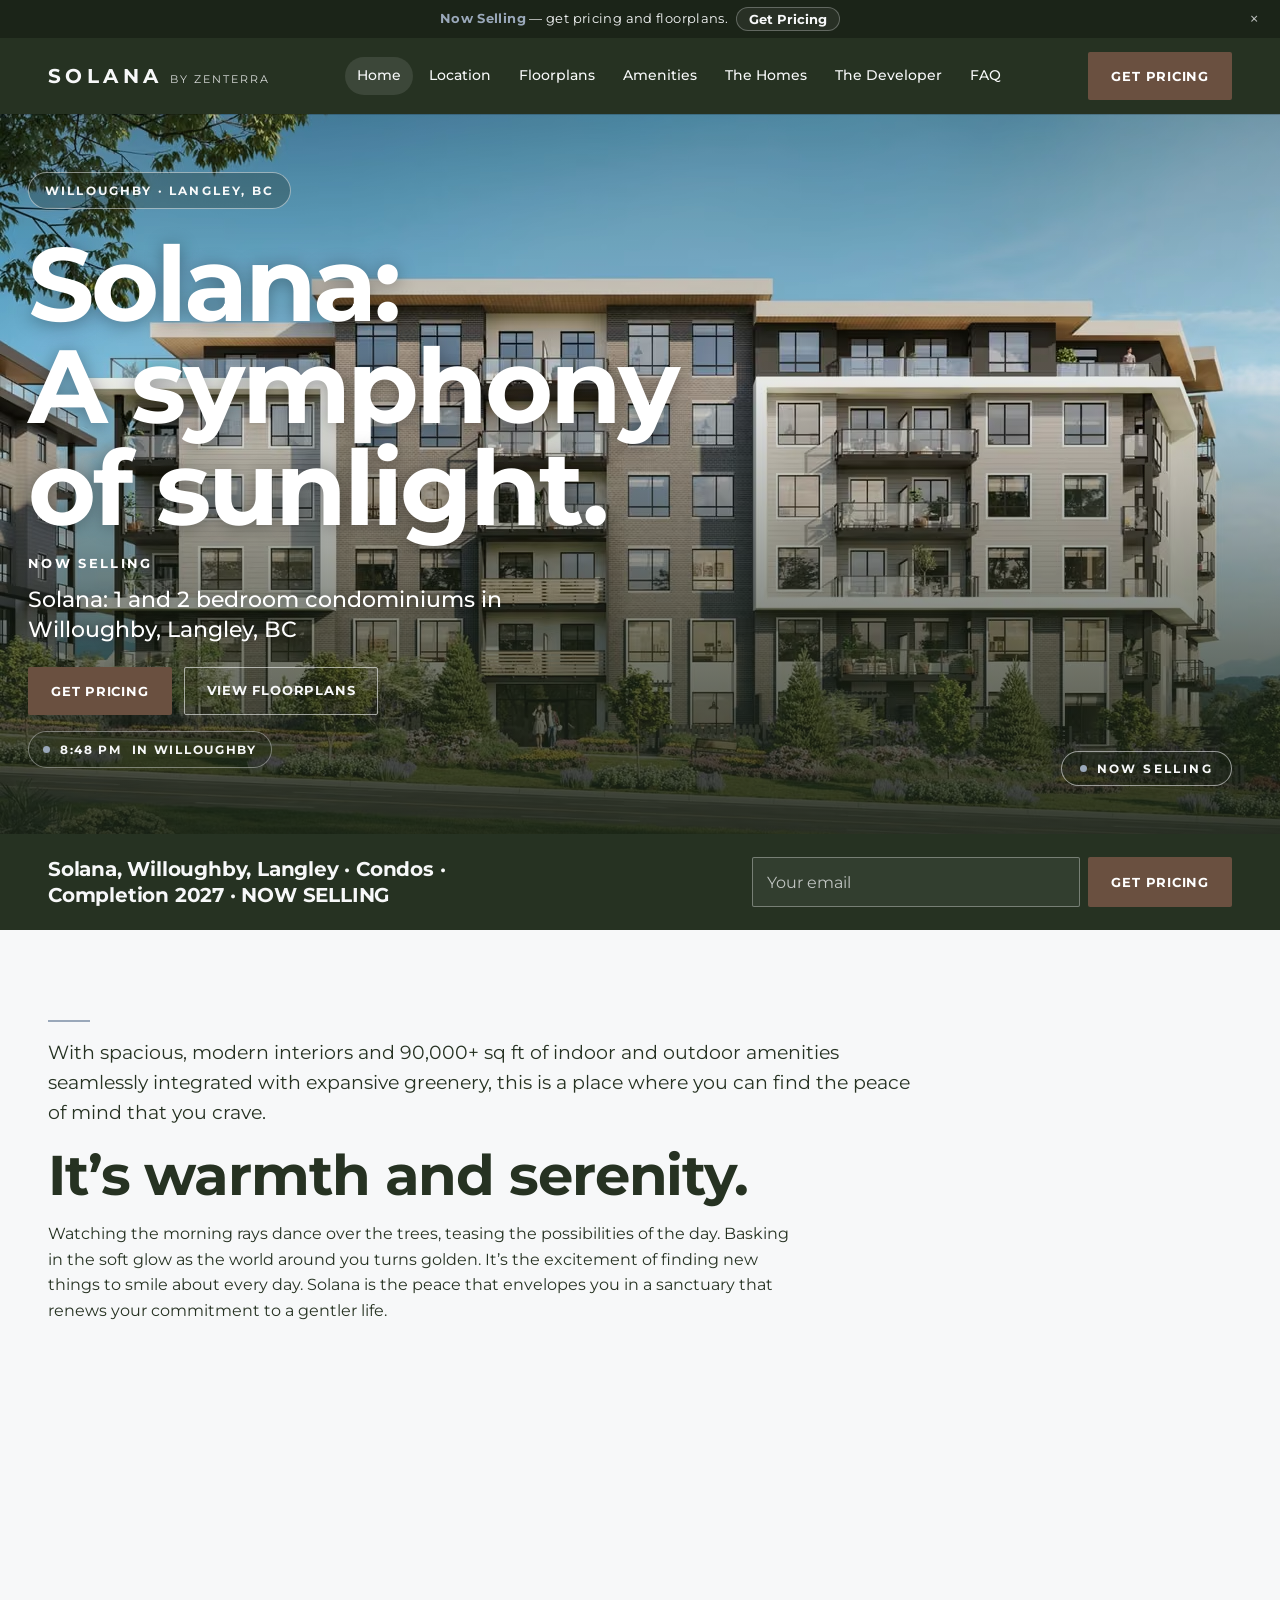
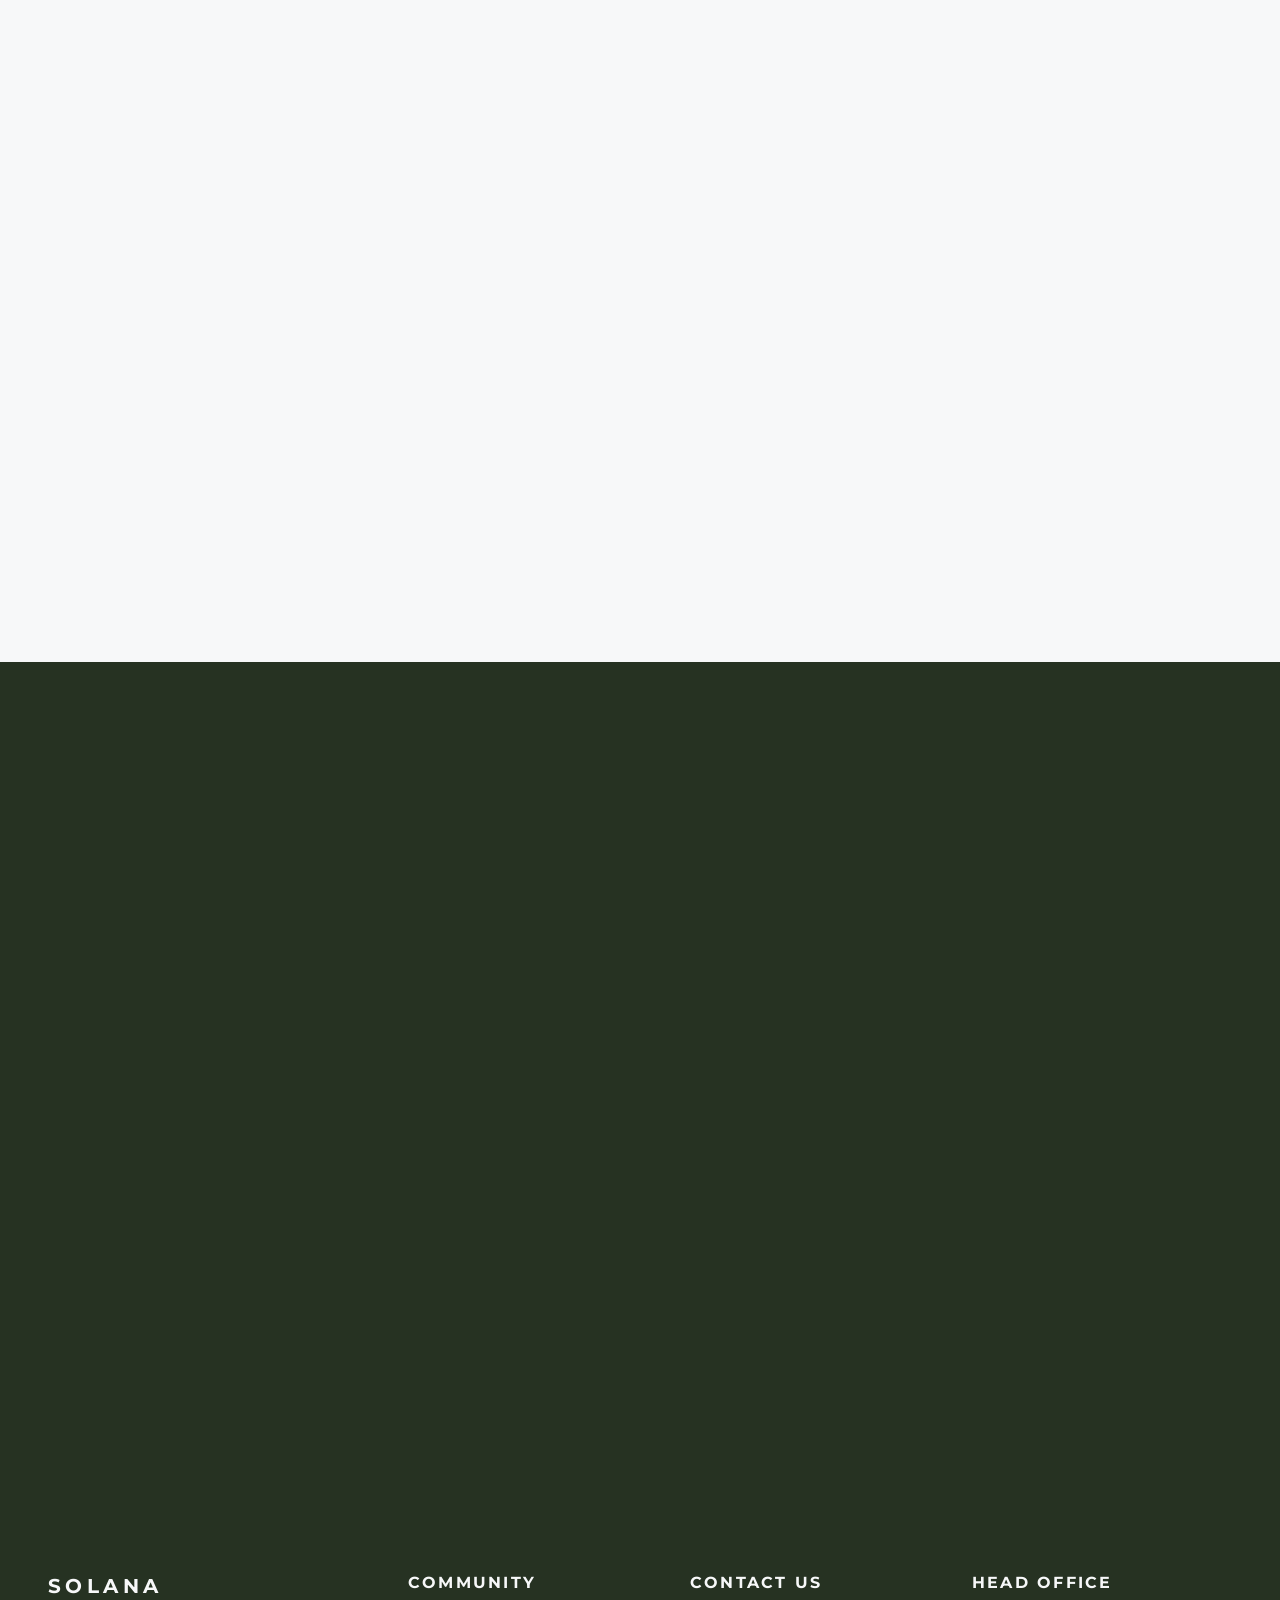
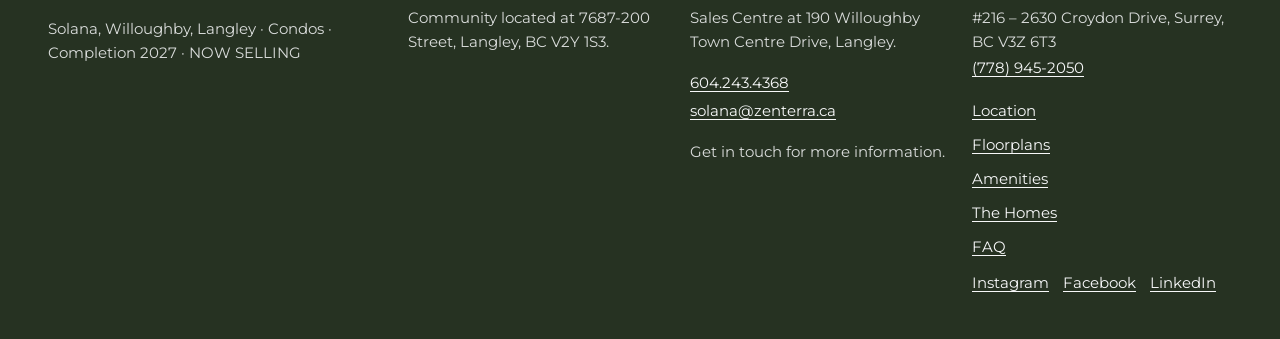
==== index.html @ 67f63400 "Add a static Solana design preview. Replace the Eden pages on this branch with a noindex Solana site" ====
<!DOCTYPE html>
<html lang="en">
<head>
<meta charset="utf-8">
<meta name="viewport" content="width=device-width, initial-scale=1">
<meta http-equiv="Content-Security-Policy" content="default-src 'self'; script-src 'self'; style-src 'self'; img-src 'self' data:; font-src 'self'; connect-src 'self'; object-src 'none'; base-uri 'self'; form-action 'self'">
<meta name="robots" content="noindex, nofollow">
<title>Solana by Zenterra | Condos in Willoughby, Langley BC</title>
<meta name="description" content="Solana offers modern condos featuring 90,000+ sq ft of outdoor amenities and integrated greenery. Now selling! Ready to move-in Spring 2027.">
<meta property="og:title" content="Solana by Zenterra | Condos in Willoughby, Langley BC">
<meta property="og:description" content="Solana offers modern condos featuring 90,000+ sq ft of outdoor amenities and integrated greenery. Now selling! Ready to move-in Spring 2027.">
<meta property="og:type" content="website">
<meta property="og:site_name" content="Solana by Zenterra">
<meta property="og:locale" content="en_CA">
<meta property="og:image" content="/assets/images/og.jpg">
<meta property="og:image:width" content="1200">
<meta property="og:image:height" content="630">
<meta property="og:image:alt" content="Rendering of the Solana condo building front elevation on a sunny day with landscaped gardens">
<meta name="twitter:card" content="summary_large_image">
<meta name="twitter:title" content="Solana by Zenterra | Condos in Willoughby, Langley BC">
<meta name="twitter:description" content="Solana offers modern condos featuring 90,000+ sq ft of outdoor amenities and integrated greenery. Now selling! Ready to move-in Spring 2027.">
<meta name="twitter:image" content="/assets/images/og.jpg">
<meta name="theme-color" content="#263222">
<link rel="icon" href="/favicon.ico" sizes="any">
<link rel="icon" type="image/png" sizes="32x32" href="/favicon-32x32.png">
<link rel="apple-touch-icon" sizes="180x180" href="/apple-touch-icon.png">
<link rel="manifest" href="/site.webmanifest">
<link rel="preload" href="/assets/fonts/montserrat-latin.woff2" as="font" type="font/woff2" crossorigin>
<link rel="preload" as="image" type="image/avif" href="/assets/images/solana-exterior-front-elevation-day-960.avif" imagesrcset="/assets/images/solana-exterior-front-elevation-day-640.avif 640w, /assets/images/solana-exterior-front-elevation-day-960.avif 960w, /assets/images/solana-exterior-front-elevation-day-1280.avif 1280w, /assets/images/solana-exterior-front-elevation-day-1920.avif 1920w" imagesizes="100vw" fetchpriority="high">
<link rel="stylesheet" href="/assets/css/solana.css">
<noscript><link rel="stylesheet" href="/assets/css/noscript.css"></noscript>
<script type="application/ld+json">
{"@context":"https://schema.org","@graph":[{"@type":"ApartmentComplex","@id":"/#solana","name":"Solana by Zenterra","description":"Solana offers modern condos featuring 90,000+ sq ft of outdoor amenities and integrated greenery. Now selling! Ready to move-in Spring 2027.","url":"/","telephone":"+1-604-243-4368","email":"solana@zenterra.ca","numberOfBedroomsAvailable":["1","2"],"address":{"@type":"PostalAddress","streetAddress":"7687-200 Street","addressLocality":"Langley","addressRegion":"BC","postalCode":"V2Y 1S3","addressCountry":"CA"},"builder":{"@id":"https://zenterra.ca/#organization"},"developer":{"@id":"https://zenterra.ca/#organization"}},{"@type":["Organization","RealEstateDeveloper"],"@id":"https://zenterra.ca/#organization","name":"Zenterra Developments","url":"https://zenterra.ca","telephone":"+1-778-945-2050","email":"solana@zenterra.ca","address":{"@type":"PostalAddress","streetAddress":"#216 – 2630 Croydon Drive","addressLocality":"Surrey","addressRegion":"BC","postalCode":"V3Z 6T3","addressCountry":"CA"},"sameAs":["https://www.instagram.com/zenterra/","https://www.linkedin.com/company/zenterra-developments-ltd","https://www.facebook.com/ZenterraDevelopments/"]},{"@type":"FAQPage","mainEntity":[{"@type":"Question","name":"Where is Solana being built?","acceptedAnswer":{"@type":"Answer","text":"Community located at 7687-200 Street, Langley, BC V2Y 1S3."}},{"@type":"Question","name":"What homes does Solana offer?","acceptedAnswer":{"@type":"Answer","text":"Solana offers 1 and 2 bedroom condominiums."}},{"@type":"Question","name":"When will Solana be ready to move in?","acceptedAnswer":{"@type":"Answer","text":"Ready to move-in Spring 2027. Completion 2027."}},{"@type":"Question","name":"Who is building Solana?","acceptedAnswer":{"@type":"Answer","text":"Zenterra Developments. Head office: #216 – 2630 Croydon Drive, Surrey, BC V3Z 6T3. (778) 945-2050."}},{"@type":"Question","name":"Where is the sales centre?","acceptedAnswer":{"@type":"Answer","text":"Sales Centre at 190 Willoughby Town Centre Drive, Langley. 604.243.4368. solana@zenterra.ca."}},{"@type":"Question","name":"How much amenity space is there?","acceptedAnswer":{"@type":"Answer","text":"90,000+ sq ft of indoor and outdoor amenity space."}},{"@type":"Question","name":"How can I get pricing?","acceptedAnswer":{"@type":"Answer","text":"Pricing is not published on this page. Send the form and the sales team can follow up, or contact solana@zenterra.ca or call 604.243.4368."}},{"@type":"Question","name":"How do I get in touch?","acceptedAnswer":{"@type":"Answer","text":"Get in touch for more information. solana@zenterra.ca. 604.243.4368."}}]}]}
</script>
<script defer src="/assets/js/solana.js"></script>
</head>
<body>
<a class="skip" href="#main">Skip to content</a>
<header class="header">
  <div class="ann">
    <span class="ann-full"><strong>Now Selling</strong> <!-- EXTRAPOLATED --> — get pricing and floorplans.</span>
    <span class="ann-short"><strong>Now Selling</strong></span>
    <button type="button" class="ann-cta" data-open-drawer data-location="announcement">Get Pricing</button>
    <button type="button" class="ann-x" id="ann-x" aria-label="Dismiss">×</button>
  </div>
  <div class="nav">
    <a class="logo" href="#home" data-nav="home" aria-label="Solana by Zenterra home">
      <span class="logo-word">Solana</span>
      <span class="logo-by">By Zenterra</span>
    </a>
    <nav class="nav-links" aria-label="Primary">
      <a href="#home" data-nav="home">Home</a>
      <a href="#location" data-nav="location">Location</a>
      <a href="#floorplans" data-nav="floorplans">Floorplans</a>
      <a href="#amenities" data-nav="amenities">Amenities</a>
      <a href="#homes" data-nav="homes">The Homes</a>
      <a href="#developer" data-nav="developer">The Developer</a>
      <a href="#faq" data-nav="faq">FAQ</a>
    </nav>
    <button type="button" class="btn nav-cta" data-open-drawer data-location="header">Get Pricing</button>
    <button type="button" class="burger" id="burger" aria-label="Menu" aria-expanded="false" aria-controls="menu">
      <span></span><span></span><span></span>
    </button>
  </div>
  <div class="menu" id="menu">
    <a href="#home" data-nav="home">Home</a>
    <a href="#location" data-nav="location">Location</a>
    <a href="#floorplans" data-nav="floorplans">Floorplans</a>
    <a href="#amenities" data-nav="amenities">Amenities</a>
    <a href="#homes" data-nav="homes">The Homes</a>
    <a href="#developer" data-nav="developer">The Developer</a>
    <a href="#faq" data-nav="faq">FAQ</a>
    <button type="button" class="btn" data-open-drawer data-location="mobile_menu">Get Pricing</button>
  </div>
</header>
<main id="main">
  <div class="page is-on" id="page-home">
    <section class="hero" aria-label="Introduction">
      <div class="hero-media">
        <picture>
          <source type="image/avif" srcset="/assets/images/solana-exterior-front-elevation-day-640.avif 640w, /assets/images/solana-exterior-front-elevation-day-960.avif 960w, /assets/images/solana-exterior-front-elevation-day-1280.avif 1280w, /assets/images/solana-exterior-front-elevation-day-1920.avif 1920w" sizes="100vw">
          <source type="image/webp" srcset="/assets/images/solana-exterior-front-elevation-day-640.webp 640w, /assets/images/solana-exterior-front-elevation-day-960.webp 960w, /assets/images/solana-exterior-front-elevation-day-1280.webp 1280w, /assets/images/solana-exterior-front-elevation-day-1920.webp 1920w" sizes="100vw">
          <img src="/assets/images/solana-exterior-front-elevation-day-960.jpg" srcset="/assets/images/solana-exterior-front-elevation-day-640.jpg 640w, /assets/images/solana-exterior-front-elevation-day-960.jpg 960w, /assets/images/solana-exterior-front-elevation-day-1280.jpg 1280w, /assets/images/solana-exterior-front-elevation-day-1920.jpg 1920w" sizes="100vw" width="2000" height="1500" alt="Rendering of the Solana condo building front elevation on a sunny day with landscaped gardens" fetchpriority="high">
        </picture>
      </div>
      <div class="hero-shade"></div>
      <div class="hero-copy">
        <div class="wrap">
          <p class="eyebrow">Willoughby · Langley, BC</p>
          <p class="display">Solana:<br>A symphony<br>of sunlight.</p>
          <p class="kicker">Now Selling</p>
          <!-- EXTRAPOLATED: source heading named an additional home type this preview does not use -->
          <h1>Solana: 1 and 2 bedroom condominiums in Willoughby, Langley, BC</h1>
          <div class="hero-actions">
            <button type="button" class="btn" data-open-drawer data-location="hero">Get Pricing</button>
            <a class="btn btn-mist hero-secondary" href="#floorplans" data-nav="floorplans">View floorplans</a>
          </div>
          <p class="hero-meta"><span class="dot" aria-hidden="true"></span> <span id="clock">–</span> in Willoughby</p>
        </div>
      </div>
      <button type="button" class="now-pill" data-open-drawer data-location="hero_tile"><span class="dot" aria-hidden="true"></span> Now Selling</button>
    </section>
    <section class="band">
      <div class="wrap band-row">
        <p class="card-line">Solana, Willoughby, Langley · Condos · Completion 2027 · NOW SELLING</p>
        <form class="quick" id="quick-email">
          <input type="email" name="email" inputmode="email" autocomplete="email" autocapitalize="off" placeholder="Your email" aria-label="Your email">
          <button type="submit" class="btn">Get Pricing</button>
        </form>
      </div>
    </section>
    <section class="section">
      <div class="wrap prose">
        <hr class="rule">
        <p class="lede">With spacious, modern interiors and 90,000+ sq ft of indoor and outdoor amenities seamlessly integrated with expansive greenery, this is a place where you can find the peace of mind that you crave.</p>
        <h2>It’s warmth and serenity.</h2>
        <p>Watching the morning rays dance over the trees, teasing the possibilities of the day. Basking in the soft glow as the world around you turns golden. It’s the excitement of finding new things to smile about every day. Solana is the peace that envelopes you in a sanctuary that renews your commitment to a gentler life.</p>
      </div>
    </section>
    <section class="section flush fold">
      <div class="wrap split">
        <div class="frame r43">
          <picture>
            <source type="image/avif" srcset="/assets/images/solana-interior-bedside-window-trees-640.avif 640w, /assets/images/solana-interior-bedside-window-trees-1280.avif 1280w, /assets/images/solana-interior-bedside-window-trees-1920.avif 1920w" sizes="(min-width:1080px) 560px, calc(100vw - 48px)">
            <source type="image/webp" srcset="/assets/images/solana-interior-bedside-window-trees-640.webp 640w, /assets/images/solana-interior-bedside-window-trees-1280.webp 1280w, /assets/images/solana-interior-bedside-window-trees-1920.webp 1920w" sizes="(min-width:1080px) 560px, calc(100vw - 48px)">
            <img class="pos-right" src="/assets/images/solana-interior-bedside-window-trees-1280.jpg" alt="Bedside nightstand in a Solana bedroom beside a window overlooking evergreen trees" width="2304" height="1842" loading="lazy" decoding="async">
          </picture>
        </div>
        <div class="prose">
          <p class="eyebrow">A space to be mindful</p>
          <h2>A softer side of life awaits.</h2>
          <p>What does it mean to live a softer life? In our opinion, a good life isn’t about acquiring status symbols or leaning in, it’s more about laying back—prioritizing rest, the feel of grass under your feet, and the smell of fresh coffee being brewed while you’re still in bed. Be mindful. Embrace simplicity. Spend time in nature. Do these things and a softer, more enjoyable life awaits.</p>
        </div>
      </div>
    </section>
    <section class="section flush fold">
      <div class="wrap">
        <!-- EXTRAPOLATED -->
        <p class="eyebrow">Explore</p>
        <h2>Find your way through Solana</h2>
        <div class="explore">
          <a href="#location" data-nav="location"><picture><source type="image/avif" srcset="/assets/images/solana-exterior-streetscape-road-640.avif 640w, /assets/images/solana-exterior-streetscape-road-1280.avif 1280w" sizes="(min-width:1080px) 400px, calc(100vw - 48px)"><source type="image/webp" srcset="/assets/images/solana-exterior-streetscape-road-640.webp 640w, /assets/images/solana-exterior-streetscape-road-1280.webp 1280w" sizes="(min-width:1080px) 400px, calc(100vw - 48px)"><img src="/assets/images/solana-exterior-streetscape-road-640.jpg" alt="Rendering of the Solana buildings along a landscaped road with sidewalks" width="2000" height="1500" loading="lazy" decoding="async"></picture><span><small>01</small><b>Location</b></span></a>
          <a href="#floorplans" data-nav="floorplans"><picture><source type="image/avif" srcset="/assets/images/solana-interior-living-kitchen-panorama-640.avif 640w, /assets/images/solana-interior-living-kitchen-panorama-1280.avif 1280w" sizes="(min-width:1080px) 400px, calc(100vw - 48px)"><source type="image/webp" srcset="/assets/images/solana-interior-living-kitchen-panorama-640.webp 640w, /assets/images/solana-interior-living-kitchen-panorama-1280.webp 1280w" sizes="(min-width:1080px) 400px, calc(100vw - 48px)"><img src="/assets/images/solana-interior-living-kitchen-panorama-640.jpg" alt="Bright open-plan Solana living room, dining area and kitchen" width="1739" height="608" loading="lazy" decoding="async"></picture><span><small>02</small><b>Floorplans</b></span></a>
          <a href="#amenities" data-nav="amenities"><picture><source type="image/avif" srcset="/assets/images/solana-courtyard-seating-640.avif 640w, /assets/images/solana-courtyard-seating-1280.avif 1280w" sizes="(min-width:1080px) 400px, calc(100vw - 48px)"><source type="image/webp" srcset="/assets/images/solana-courtyard-seating-640.webp 640w, /assets/images/solana-courtyard-seating-1280.webp 1280w" sizes="(min-width:1080px) 400px, calc(100vw - 48px)"><img src="/assets/images/solana-courtyard-seating-640.jpg" alt="Rendering of Solana's landscaped courtyard with seating, trees and gardens between the buildings" width="5000" height="3750" loading="lazy" decoding="async"></picture><span><small>03</small><b>Amenities</b></span></a>
          <a href="#homes" data-nav="homes"><picture><source type="image/avif" srcset="/assets/images/solana-interior-bedroom-slat-wall-640.avif 640w, /assets/images/solana-interior-bedroom-slat-wall-1280.avif 1280w" sizes="(min-width:1080px) 400px, calc(100vw - 48px)"><source type="image/webp" srcset="/assets/images/solana-interior-bedroom-slat-wall-640.webp 640w, /assets/images/solana-interior-bedroom-slat-wall-1280.webp 1280w" sizes="(min-width:1080px) 400px, calc(100vw - 48px)"><img src="/assets/images/solana-interior-bedroom-slat-wall-640.jpg" alt="Solana bedroom with a wood slat feature wall, wall sconce and floating nightstand" width="2304" height="1842" loading="lazy" decoding="async"></picture><span><small>04</small><b>The Homes</b></span></a>
          <a href="#developer" data-nav="developer"><picture><source type="image/avif" srcset="/assets/images/solana-exterior-facade-entrance-dusk-640.avif 640w, /assets/images/solana-exterior-facade-entrance-dusk-1280.avif 1280w" sizes="(min-width:1080px) 400px, calc(100vw - 48px)"><source type="image/webp" srcset="/assets/images/solana-exterior-facade-entrance-dusk-640.webp 640w, /assets/images/solana-exterior-facade-entrance-dusk-1280.webp 1280w" sizes="(min-width:1080px) 400px, calc(100vw - 48px)"><img src="/assets/images/solana-exterior-facade-entrance-dusk-640.jpg" alt="Close-up rendering of the Solana building facade and entrance at dusk" width="2016" height="2102" loading="lazy" decoding="async"></picture><span><small>05</small><b>The Developer</b></span></a>
          <a href="#faq" data-nav="faq"><picture><source type="image/avif" srcset="/assets/images/solana-interior-bedding-texture-640.avif 640w, /assets/images/solana-interior-bedding-texture-1280.avif 1280w" sizes="(min-width:1080px) 400px, calc(100vw - 48px)"><source type="image/webp" srcset="/assets/images/solana-interior-bedding-texture-640.webp 640w, /assets/images/solana-interior-bedding-texture-1280.webp 1280w" sizes="(min-width:1080px) 400px, calc(100vw - 48px)"><img src="/assets/images/solana-interior-bedding-texture-640.jpg" alt="Close-up of soft grey bedding in a Solana bedroom" width="2304" height="1842" loading="lazy" decoding="async"></picture><span><small>06</small><b>FAQ</b></span></a>
        </div>
      </div>
    </section>
    <section class="section flush fold">
      <div class="wrap">
        <p class="eyebrow">Questions</p>
        <h2>A few answers</h2>
        <div class="faq-tease">
          <article>
            <h3>Where is Solana being built?</h3>
            <p>Community located at 7687-200 Street, Langley, BC V2Y 1S3.</p>
          </article>
          <article>
            <h3>When will Solana be ready to move in?</h3>
            <p>Ready to move-in Spring 2027. Completion 2027.</p>
          </article>
          <article>
            <h3>Who is building Solana?</h3>
            <p>Zenterra Developments. Head office: #216 – 2630 Croydon Drive, Surrey, BC V3Z 6T3. (778) 945-2050.</p>
          </article>
        </div>
        <p class="mt"><a href="#faq" data-nav="faq">Read the full FAQ</a></p>
      </div>
    </section>
    <section class="cta-band fold">
      <div class="wrap">
        <h2>Life at Solana awaits</h2>
        <p>Register to find out more about Solana.</p>
        <p class="mt"><a class="btn" href="#register" data-nav="register">Get Pricing</a></p>
      </div>
    </section>
  </div>

  <div class="page" id="page-location">
    <header class="page-hero">
      <picture>
        <source type="image/avif" srcset="/assets/images/solana-exterior-street-two-buildings-640.avif 640w, /assets/images/solana-exterior-street-two-buildings-1280.avif 1280w, /assets/images/solana-exterior-street-two-buildings-1920.avif 1920w" sizes="100vw">
        <source type="image/webp" srcset="/assets/images/solana-exterior-street-two-buildings-640.webp 640w, /assets/images/solana-exterior-street-two-buildings-1280.webp 1280w, /assets/images/solana-exterior-street-two-buildings-1920.webp 1920w" sizes="100vw">
        <img src="/assets/images/solana-exterior-street-two-buildings-1280.jpg" alt="Rendering of Solana's two condo buildings seen from a tree-lined Willoughby street" width="2000" height="1500" loading="lazy" decoding="async">
      </picture>
      <div class="shade"></div>
      <div class="wrap">
        <p class="eyebrow">Willoughby, Langley</p>
        <h1>Location</h1>
      </div>
    </header>
    <section class="section">
      <div class="wrap split">
        <div class="prose">
          <p class="lede">Community located at 7687-200 Street, Langley, BC V2Y 1S3.</p>
          <!-- EXTRAPOLATED -->
          <p>Solana is in Willoughby, Langley.</p>
          <h2>Sales Centre</h2>
          <p>Sales Centre at 190 Willoughby Town Centre Drive, Langley.</p>
          <p><a href="tel:+16042434368">604.243.4368</a><br><a href="mailto:solana@zenterra.ca">solana@zenterra.ca</a></p>
          <p>Get in touch for more information.</p>
          <!-- EXTRAPOLATED -->
          <p class="muted">Sales centre hours have not been published for this preview.</p>
        </div>
        <div class="frame r43">
          <picture>
            <source type="image/avif" srcset="/assets/images/solana-exterior-front-elevation-day-trees-640.avif 640w, /assets/images/solana-exterior-front-elevation-day-trees-1280.avif 1280w, /assets/images/solana-exterior-front-elevation-day-trees-1920.avif 1920w" sizes="(min-width:1080px) 560px, calc(100vw - 48px)">
            <source type="image/webp" srcset="/assets/images/solana-exterior-front-elevation-day-trees-640.webp 640w, /assets/images/solana-exterior-front-elevation-day-trees-1280.webp 1280w, /assets/images/solana-exterior-front-elevation-day-trees-1920.webp 1920w" sizes="(min-width:1080px) 560px, calc(100vw - 48px)">
            <img src="/assets/images/solana-exterior-front-elevation-day-trees-1280.jpg" alt="Rendering of a Solana condo building framed by trees on a sunny day" width="2000" height="1500" loading="lazy" decoding="async">
          </picture>
        </div>
      </div>
    </section>
  </div>

  <div class="page" id="page-floorplans">
    <header class="page-hero">
      <picture>
        <source type="image/avif" srcset="/assets/images/solana-exterior-front-elevation-day-trees-640.avif 640w, /assets/images/solana-exterior-front-elevation-day-trees-1280.avif 1280w, /assets/images/solana-exterior-front-elevation-day-trees-1920.avif 1920w" sizes="100vw">
        <source type="image/webp" srcset="/assets/images/solana-exterior-front-elevation-day-trees-640.webp 640w, /assets/images/solana-exterior-front-elevation-day-trees-1280.webp 1280w, /assets/images/solana-exterior-front-elevation-day-trees-1920.webp 1920w" sizes="100vw">
        <img src="/assets/images/solana-exterior-front-elevation-day-trees-1280.jpg" alt="Rendering of a Solana condo building framed by trees on a sunny day" width="2000" height="1500" loading="lazy" decoding="async">
      </picture>
      <div class="shade"></div>
      <div class="wrap">
        <p class="eyebrow">Building A and Building B</p>
        <h1>Floorplans</h1>
      </div>
    </header>
    <section class="section">
      <div class="wrap">
        <!-- EXTRAPOLATED -->
        <p class="lede">Five floorplans are available to view. Areas below are taken from the plan sheets.</p>
        <div id="plan-browser">
          <div class="filters" role="group" aria-label="Bedrooms">
            <button type="button" data-beds="all" aria-pressed="true">All plans</button>
            <button type="button" data-beds="1" aria-pressed="false">1 bedroom</button>
            <button type="button" data-beds="2" aria-pressed="false">2 bedroom</button>
          </div>
          <div class="filters" role="group" aria-label="Building">
            <button type="button" data-building="all" aria-pressed="true">Both buildings</button>
            <button type="button" data-building="A" aria-pressed="false">Building A</button>
            <button type="button" data-building="B" aria-pressed="false">Building B</button>
          </div>
          <p id="plan-count" class="muted">Showing 5 of 5</p>
          <div class="plan-grid">
            <article class="plan-card" data-id="b2-a" data-beds="1" data-building="A" data-plan="B2 · Building A" data-summary="1 Bedroom + 1 Bath · 635 sq ft interior">
              <button type="button" class="plan-media" data-open-detail="b2-a" aria-label="View Plan B2, Building A">
                <picture><source type="image/webp" srcset="/assets/plans/solana-plan-b2-bldg-a.webp"><img src="/assets/plans/solana-plan-b2-bldg-a.png" alt="Floorplan drawing for Solana Plan B2 in Building A, 1 bedroom and 1 bathroom" width="935" height="1210" loading="lazy" decoding="async"></picture>
              </button>
              <div class="plan-body">
                <p class="eyebrow">Building A</p>
                <h3>Plan B2</h3>
                <p>1 Bedroom + 1 Bath</p>
                <p class="sq">635 sq ft <span>interior · exterior not printed on this sheet</span></p>
                <div class="plan-actions">
                  <button type="button" class="btn btn-line" data-compare="b2-a" aria-pressed="false">Compare</button>
                  <a class="btn btn-line" href="/assets/plans/solana-plan-b2-bldg-a.pdf" download>Download PDF</a>
                  <button type="button" class="btn" data-open-drawer data-location="floorplan_card" data-plan="B2 · Building A">Get Pricing</button>
                </div>
              </div>
            </article>
            <article class="plan-card" data-id="b2a-a" data-beds="1" data-building="A" data-plan="B2a · Building A" data-summary="1 Bedroom + 1 Bath · 752 sq ft total">
              <button type="button" class="plan-media" data-open-detail="b2a-a" aria-label="View Plan B2a, Building A">
                <picture><source type="image/webp" srcset="/assets/plans/solana-plan-b2a-bldg-a.webp"><img src="/assets/plans/solana-plan-b2a-bldg-a.png" alt="Floorplan drawing for Solana Plan B2a in Building A, 1 bedroom and 1 bathroom" width="935" height="1210" loading="lazy" decoding="async"></picture>
              </button>
              <div class="plan-body">
                <p class="eyebrow">Building A</p>
                <h3>Plan B2a</h3>
                <p>1 Bedroom + 1 Bath</p>
                <p class="sq">752 sq ft <span>total · 635 interior + 115 exterior</span></p>
                <div class="plan-actions">
                  <button type="button" class="btn btn-line" data-compare="b2a-a" aria-pressed="false">Compare</button>
                  <a class="btn btn-line" href="/assets/plans/solana-plan-b2a-bldg-a.pdf" download>Download PDF</a>
                  <button type="button" class="btn" data-open-drawer data-location="floorplan_card" data-plan="B2a · Building A">Get Pricing</button>
                </div>
              </div>
            </article>
            <article class="plan-card" data-id="b9-a" data-beds="1" data-building="A" data-plan="B9 · Building A" data-summary="1 Bedroom + 1 Bath · 684 sq ft total">
              <button type="button" class="plan-media" data-open-detail="b9-a" aria-label="View Plan B9, Building A">
                <picture><source type="image/webp" srcset="/assets/plans/solana-plan-b9-bldg-a.webp"><img src="/assets/plans/solana-plan-b9-bldg-a.png" alt="Floorplan drawing for Solana Plan B9 in Building A, 1 bedroom and 1 bathroom" width="935" height="1210" loading="lazy" decoding="async"></picture>
              </button>
              <div class="plan-body">
                <p class="eyebrow">Building A</p>
                <h3>Plan B9</h3>
                <p>1 Bedroom + 1 Bath</p>
                <p class="sq">684 sq ft <span>total · 648 interior + 36 exterior</span></p>
                <div class="plan-actions">
                  <button type="button" class="btn btn-line" data-compare="b9-a" aria-pressed="false">Compare</button>
                  <a class="btn btn-line" href="/assets/plans/solana-plan-b9-bldg-a.pdf" download>Download PDF</a>
                  <button type="button" class="btn" data-open-drawer data-location="floorplan_card" data-plan="B9 · Building A">Get Pricing</button>
                </div>
              </div>
            </article>
            <article class="plan-card" data-id="b2-b" data-beds="1" data-building="B" data-plan="B2 · Building B" data-summary="1 Bedroom + 1 Bath · 742 sq ft total">
              <button type="button" class="plan-media" data-open-detail="b2-b" aria-label="View Plan B2, Building B">
                <picture><source type="image/webp" srcset="/assets/plans/solana-plan-b2-bldg-b.webp"><img src="/assets/plans/solana-plan-b2-bldg-b.png" alt="Floorplan drawing for Solana Plan B2 in Building B, 1 bedroom and 1 bathroom" width="935" height="1210" loading="lazy" decoding="async"></picture>
              </button>
              <div class="plan-body">
                <p class="eyebrow">Building B</p>
                <h3>Plan B2</h3>
                <p>1 Bedroom + 1 Bath</p>
                <p class="sq">742 sq ft <span>total · 635 interior + 107 exterior</span></p>
                <div class="plan-actions">
                  <button type="button" class="btn btn-line" data-compare="b2-b" aria-pressed="false">Compare</button>
                  <a class="btn btn-line" href="/assets/plans/solana-plan-b2-bldg-b.pdf" download>Download PDF</a>
                  <button type="button" class="btn" data-open-drawer data-location="floorplan_card" data-plan="B2 · Building B">Get Pricing</button>
                </div>
              </div>
            </article>
            <article class="plan-card" data-id="d1-b" data-beds="2" data-building="B" data-plan="D1 · Building B" data-summary="2 Bedroom + 2 Bath · 928 sq ft total">
              <button type="button" class="plan-media" data-open-detail="d1-b" aria-label="View Plan D1, Building B">
                <picture><source type="image/webp" srcset="/assets/plans/solana-plan-d1-bldg-b.webp"><img src="/assets/plans/solana-plan-d1-bldg-b.png" alt="Floorplan drawing for Solana Plan D1 in Building B, 2 bedroom and 2 bathroom" width="935" height="1210" loading="lazy" decoding="async"></picture>
              </button>
              <div class="plan-body">
                <p class="eyebrow">Building B</p>
                <h3>Plan D1</h3>
                <p>2 Bedroom + 2 Bath</p>
                <p class="sq">928 sq ft <span>total · 848 interior + 80 exterior</span></p>
                <div class="plan-actions">
                  <button type="button" class="btn btn-line" data-compare="d1-b" aria-pressed="false">Compare</button>
                  <a class="btn btn-line" href="/assets/plans/solana-plan-d1-bldg-b.pdf" download>Download PDF</a>
                  <button type="button" class="btn" data-open-drawer data-location="floorplan_card" data-plan="D1 · Building B">Get Pricing</button>
                </div>
              </div>
            </article>
          </div>
        </div>

        <article class="plan-detail" id="detail-b2-a" hidden>
          <picture><source type="image/webp" srcset="/assets/plans/solana-plan-b2-bldg-a.webp"><img src="/assets/plans/solana-plan-b2-bldg-a.png" alt="Floorplan drawing for Solana Plan B2 in Building A, 1 bedroom and 1 bathroom" width="935" height="1210" loading="lazy" decoding="async"></picture>
          <div class="spec">
            <button type="button" class="back" data-close-detail>Back to all plans</button>
            <h2 tabindex="-1">Plan B2 · Building A</h2>
            <p>1 Bedroom + 1 Bath</p>
            <dl>
              <div><dt>Interior</dt><dd>635 sq ft</dd></div>
              <div><dt>Exterior</dt><dd>Not printed on this plan</dd></div>
              <div><dt>Bathrooms</dt><dd>1</dd></div>
              <div><dt>Unit</dt><dd>110</dd></div>
            </dl>
            <p><a class="btn btn-line" href="/assets/plans/solana-plan-b2-bldg-a.pdf" download>Download PDF</a></p>
            <p><button type="button" class="btn" data-open-drawer data-location="plan_detail" data-plan="B2 · Building A">Get Pricing</button></p>
          </div>
        </article>
        <article class="plan-detail" id="detail-b2a-a" hidden>
          <picture><source type="image/webp" srcset="/assets/plans/solana-plan-b2a-bldg-a.webp"><img src="/assets/plans/solana-plan-b2a-bldg-a.png" alt="Floorplan drawing for Solana Plan B2a in Building A, 1 bedroom and 1 bathroom" width="935" height="1210" loading="lazy" decoding="async"></picture>
          <div class="spec">
            <button type="button" class="back" data-close-detail>Back to all plans</button>
            <h2 tabindex="-1">Plan B2a · Building A</h2>
            <p>1 Bedroom + 1 Bath</p>
            <dl>
              <div><dt>Interior</dt><dd>635 sq ft</dd></div>
              <div><dt>Exterior</dt><dd>115 sq ft</dd></div>
              <div><dt>Total</dt><dd>752 sq ft</dd></div>
              <div><dt>Unit</dt><dd>109</dd></div>
            </dl>
            <p><a class="btn btn-line" href="/assets/plans/solana-plan-b2a-bldg-a.pdf" download>Download PDF</a></p>
            <p><button type="button" class="btn" data-open-drawer data-location="plan_detail" data-plan="B2a · Building A">Get Pricing</button></p>
          </div>
        </article>
        <article class="plan-detail" id="detail-b9-a" hidden>
          <picture><source type="image/webp" srcset="/assets/plans/solana-plan-b9-bldg-a.webp"><img src="/assets/plans/solana-plan-b9-bldg-a.png" alt="Floorplan drawing for Solana Plan B9 in Building A, 1 bedroom and 1 bathroom" width="935" height="1210" loading="lazy" decoding="async"></picture>
          <div class="spec">
            <button type="button" class="back" data-close-detail>Back to all plans</button>
            <h2 tabindex="-1">Plan B9 · Building A</h2>
            <p>1 Bedroom + 1 Bath</p>
            <dl>
              <div><dt>Interior</dt><dd>648 sq ft</dd></div>
              <div><dt>Exterior</dt><dd>36 sq ft</dd></div>
              <div><dt>Total</dt><dd>684 sq ft</dd></div>
              <div><dt>Unit</dt><dd>104</dd></div>
            </dl>
            <p><a class="btn btn-line" href="/assets/plans/solana-plan-b9-bldg-a.pdf" download>Download PDF</a></p>
            <p><button type="button" class="btn" data-open-drawer data-location="plan_detail" data-plan="B9 · Building A">Get Pricing</button></p>
          </div>
        </article>
        <article class="plan-detail" id="detail-b2-b" hidden>
          <picture><source type="image/webp" srcset="/assets/plans/solana-plan-b2-bldg-b.webp"><img src="/assets/plans/solana-plan-b2-bldg-b.png" alt="Floorplan drawing for Solana Plan B2 in Building B, 1 bedroom and 1 bathroom" width="935" height="1210" loading="lazy" decoding="async"></picture>
          <div class="spec">
            <button type="button" class="back" data-close-detail>Back to all plans</button>
            <h2 tabindex="-1">Plan B2 · Building B</h2>
            <p>1 Bedroom + 1 Bath</p>
            <dl>
              <div><dt>Interior</dt><dd>635 sq ft</dd></div>
              <div><dt>Exterior</dt><dd>107 sq ft</dd></div>
              <div><dt>Total</dt><dd>742 sq ft</dd></div>
              <div><dt>Unit</dt><dd>110</dd></div>
              <div><dt>Mirrored unit</dt><dd>111</dd></div>
            </dl>
            <p><a class="btn btn-line" href="/assets/plans/solana-plan-b2-bldg-b.pdf" download>Download PDF</a></p>
            <p><button type="button" class="btn" data-open-drawer data-location="plan_detail" data-plan="B2 · Building B">Get Pricing</button></p>
          </div>
        </article>
        <article class="plan-detail" id="detail-d1-b" hidden>
          <picture><source type="image/webp" srcset="/assets/plans/solana-plan-d1-bldg-b.webp"><img src="/assets/plans/solana-plan-d1-bldg-b.png" alt="Floorplan drawing for Solana Plan D1 in Building B, 2 bedroom and 2 bathroom" width="935" height="1210" loading="lazy" decoding="async"></picture>
          <div class="spec">
            <button type="button" class="back" data-close-detail>Back to all plans</button>
            <h2 tabindex="-1">Plan D1 · Building B</h2>
            <p>2 Bedroom + 2 Bath</p>
            <dl>
              <div><dt>Interior</dt><dd>848 sq ft</dd></div>
              <div><dt>Exterior</dt><dd>80 sq ft</dd></div>
              <div><dt>Total</dt><dd>928 sq ft</dd></div>
              <div><dt>Units</dt><dd>108, 208, 308, 408, 508</dd></div>
              <div><dt>Mirrored units</dt><dd>109, 209, 309, 409, 509</dd></div>
            </dl>
            <p><a class="btn btn-line" href="/assets/plans/solana-plan-d1-bldg-b.pdf" download>Download PDF</a></p>
            <p><button type="button" class="btn" data-open-drawer data-location="plan_detail" data-plan="D1 · Building B">Get Pricing</button></p>
          </div>
        </article>

        <div class="compare-panel" id="compare-panel" hidden>
          <h2>Compare floorplans</h2>
          <div class="cmp-grid" id="compare-grid"></div>
          <p class="row-actions">
            <button type="button" class="btn" data-open-drawer data-location="compare" data-plan-compare>Get Pricing</button>
            <button type="button" class="btn btn-line" data-close-compare>Close</button>
            <button type="button" class="btn btn-line" data-clear-compare>Clear</button>
          </p>
        </div>

        <div class="form-card mt-xl" id="floorplans-slot" data-form-slot data-location="floorplans_inline">
          <div class="form-intro">
            <p class="eyebrow">Pricing and floorplans</p>
            <!-- EXTRAPOLATED -->
            <h2 data-form-title>Get Pricing</h2>
            <p>Current pricing and the Solana floorplans, sent to your inbox. No obligation.</p>
            <p class="plan-pill" data-plan-pill hidden>Preferred plan: <span></span></p>
          </div>
        </div>
      </div>
    </section>
  </div>

  <div class="page" id="page-amenities">
    <header class="page-hero">
      <picture>
        <source type="image/avif" srcset="/assets/images/solana-balcony-view-courtyard-sunset-640.avif 640w, /assets/images/solana-balcony-view-courtyard-sunset-1280.avif 1280w, /assets/images/solana-balcony-view-courtyard-sunset-1920.avif 1920w" sizes="100vw">
        <source type="image/webp" srcset="/assets/images/solana-balcony-view-courtyard-sunset-640.webp 640w, /assets/images/solana-balcony-view-courtyard-sunset-1280.webp 1280w, /assets/images/solana-balcony-view-courtyard-sunset-1920.webp 1920w" sizes="100vw">
        <img src="/assets/images/solana-balcony-view-courtyard-sunset-1280.jpg" alt="View from a Solana balcony over the landscaped courtyard and playground at sunset" width="2486" height="1728" loading="lazy" decoding="async">
      </picture>
      <div class="shade"></div>
      <div class="wrap">
        <p class="eyebrow">A space to play</p>
        <h1 class="long">90,000+ sq ft of indoor and outdoor amenity space.</h1>
      </div>
    </header>
    <section class="section">
      <div class="wrap">
        <p class="lede">For centuries, cultures around the world have prioritized spending time in nature. It relieves anxiety, reduces stress and creates a better sense of wellbeing. Being surrounded by fresh air and greenery encourages you to be more active and more social. It transforms you, strengthening both your body and your community.</p>
        <!-- SOURCED names from the September 2024 announcement. No per-item descriptions added. -->
        <div class="amen-grid mt-lg">
          <ul>
            <li>Playgrounds</li>
            <li>Table tennis</li>
            <li>BBQ dining</li>
            <li>Community gardens</li>
            <li>Dog park</li>
            <li>Pickleball</li>
            <li>Bocce</li>
            <li>Rock garden</li>
            <li>Sensory garden</li>
          </ul>
        </div>
        <div class="frame r43 mt-lg">
          <picture>
            <source type="image/avif" srcset="/assets/images/solana-courtyard-seating-640.avif 640w, /assets/images/solana-courtyard-seating-1280.avif 1280w, /assets/images/solana-courtyard-seating-1920.avif 1920w" sizes="(min-width:1080px) 1100px, 100vw">
            <source type="image/webp" srcset="/assets/images/solana-courtyard-seating-640.webp 640w, /assets/images/solana-courtyard-seating-1280.webp 1280w, /assets/images/solana-courtyard-seating-1920.webp 1920w" sizes="(min-width:1080px) 1100px, 100vw">
            <img src="/assets/images/solana-courtyard-seating-1280.jpg" alt="Rendering of Solana's landscaped courtyard with seating, trees and gardens between the buildings" width="5000" height="3750" loading="lazy" decoding="async">
          </picture>
        </div>
        <div class="form-card mt-xl" id="amenities-slot" data-form-slot data-location="amenities_inline">
          <div class="form-intro">
            <p class="eyebrow">Pricing and floorplans</p>
            <!-- EXTRAPOLATED -->
            <h2 data-form-title>Get Pricing</h2>
            <p>See the amenity spaces in the renderings. Pricing and floorplans are sent by request. No obligation.</p>
          </div>
        </div>
      </div>
    </section>
  </div>

  <div class="page" id="page-homes">
    <header class="page-hero">
      <picture>
        <source type="image/avif" srcset="/assets/images/solana-interior-bedroom-slat-wall-640.avif 640w, /assets/images/solana-interior-bedroom-slat-wall-1280.avif 1280w, /assets/images/solana-interior-bedroom-slat-wall-1920.avif 1920w" sizes="100vw">
        <source type="image/webp" srcset="/assets/images/solana-interior-bedroom-slat-wall-640.webp 640w, /assets/images/solana-interior-bedroom-slat-wall-1280.webp 1280w, /assets/images/solana-interior-bedroom-slat-wall-1920.webp 1920w" sizes="100vw">
        <img src="/assets/images/solana-interior-bedroom-slat-wall-1280.jpg" alt="Solana bedroom with a wood slat feature wall, wall sconce and floating nightstand" width="2304" height="1842" loading="lazy" decoding="async">
      </picture>
      <div class="shade"></div>
      <div class="wrap">
        <p class="eyebrow">A space to breathe</p>
        <!-- EXTRAPOLATED: the published heading named an additional home type this preview does not use -->
        <h1>1 and 2 bedroom condos.</h1>
      </div>
    </header>
    <section class="section">
      <div class="wrap">
        <p class="lede">It’s a beautiful feeling when you find a place that truly grounds you. A space where you can be unburdened by the outside world. Where you can celebrate life’s simple joys like watching your favourite tree as it blooms and changes colours. When you find a space to breathe, it’s easier to put your wellbeing first. Because, suddenly, you realize that slowing down just means you have more time to stop and smell the flowers.</p>
        <div class="gallery mt-lg">
          <div class="frame wide">
            <picture>
              <source type="image/avif" srcset="/assets/images/solana-interior-living-kitchen-panorama-640.avif 640w, /assets/images/solana-interior-living-kitchen-panorama-1280.avif 1280w, /assets/images/solana-interior-living-kitchen-panorama-1739.avif 1739w" sizes="(min-width:1080px) 1100px, 100vw">
              <source type="image/webp" srcset="/assets/images/solana-interior-living-kitchen-panorama-640.webp 640w, /assets/images/solana-interior-living-kitchen-panorama-1280.webp 1280w, /assets/images/solana-interior-living-kitchen-panorama-1739.webp 1739w" sizes="(min-width:1080px) 1100px, 100vw">
              <img src="/assets/images/solana-interior-living-kitchen-panorama-1280.jpg" alt="Bright open-plan Solana living room, dining area and kitchen" width="1739" height="608" loading="lazy" decoding="async">
            </picture>
          </div>
          <div class="frame r43">
            <picture>
              <source type="image/avif" srcset="/assets/images/solana-interior-bedside-window-trees-640.avif 640w, /assets/images/solana-interior-bedside-window-trees-1280.avif 1280w" sizes="(min-width:720px) 50vw, 100vw">
              <source type="image/webp" srcset="/assets/images/solana-interior-bedside-window-trees-640.webp 640w, /assets/images/solana-interior-bedside-window-trees-1280.webp 1280w" sizes="(min-width:720px) 50vw, 100vw">
              <img class="pos-right" src="/assets/images/solana-interior-bedside-window-trees-1280.jpg" alt="Bedside nightstand in a Solana bedroom beside a window overlooking evergreen trees" width="2304" height="1842" loading="lazy" decoding="async">
            </picture>
          </div>
          <div class="frame r43">
            <picture>
              <source type="image/avif" srcset="/assets/images/solana-interior-bedding-texture-640.avif 640w, /assets/images/solana-interior-bedding-texture-1280.avif 1280w" sizes="(min-width:720px) 50vw, 100vw">
              <source type="image/webp" srcset="/assets/images/solana-interior-bedding-texture-640.webp 640w, /assets/images/solana-interior-bedding-texture-1280.webp 1280w" sizes="(min-width:720px) 50vw, 100vw">
              <img src="/assets/images/solana-interior-bedding-texture-1280.jpg" alt="Close-up of soft grey bedding in a Solana bedroom" width="2304" height="1842" loading="lazy" decoding="async">
            </picture>
          </div>
        </div>
        <!-- EXTRAPOLATED: facts named in the September 2024 announcement, wording composed for this page -->
        <div class="stats mt-lg">
          <div><b>Six storeys</b><span class="muted">Condominium buildings</span></div>
          <div><b>230 homes</b><span class="muted">In the community</span></div>
          <div><b>Focus Architecture</b><span class="muted">Design</span></div>
          <div><b>Sand and Slate</b><span class="muted">Colour schemes</span></div>
        </div>
      </div>
    </section>
  </div>

  <div class="page" id="page-developer">
    <header class="page-hero">
      <picture>
        <source type="image/avif" srcset="/assets/images/solana-exterior-facade-entrance-dusk-640.avif 640w, /assets/images/solana-exterior-facade-entrance-dusk-1280.avif 1280w, /assets/images/solana-exterior-facade-entrance-dusk-1920.avif 1920w" sizes="100vw">
        <source type="image/webp" srcset="/assets/images/solana-exterior-facade-entrance-dusk-640.webp 640w, /assets/images/solana-exterior-facade-entrance-dusk-1280.webp 1280w, /assets/images/solana-exterior-facade-entrance-dusk-1920.webp 1920w" sizes="100vw">
        <img src="/assets/images/solana-exterior-facade-entrance-dusk-1280.jpg" alt="Close-up rendering of the Solana building facade and entrance at dusk" width="2016" height="2102" loading="lazy" decoding="async">
      </picture>
      <div class="shade"></div>
      <div class="wrap">
        <p class="eyebrow">Zenterra Developments</p>
        <h1>The Developer</h1>
      </div>
    </header>
    <section class="section">
      <div class="wrap prose">
        <h2>Zenterra Developments</h2>
        <p>Head office: #216 – 2630 Croydon Drive, Surrey, BC V3Z 6T3.</p>
        <p><a href="tel:+17789452050">(778) 945-2050</a></p>
        <!-- EXTRAPOLATED -->
        <p>Zenterra Developments is the builder of Solana and the marketing and sales agent for the community.</p>
        <p><a href="https://zenterra.ca" rel="noopener">zenterra.ca</a></p>
      </div>
    </section>
  </div>

  <div class="page" id="page-faq">
    <header class="page-hero">
      <picture>
        <source type="image/avif" srcset="/assets/images/solana-exterior-front-elevation-sunset-640.avif 640w, /assets/images/solana-exterior-front-elevation-sunset-1280.avif 1280w, /assets/images/solana-exterior-front-elevation-sunset-1600.avif 1600w" sizes="100vw">
        <source type="image/webp" srcset="/assets/images/solana-exterior-front-elevation-sunset-640.webp 640w, /assets/images/solana-exterior-front-elevation-sunset-1280.webp 1280w, /assets/images/solana-exterior-front-elevation-sunset-1600.webp 1600w" sizes="100vw">
        <img src="/assets/images/solana-exterior-front-elevation-sunset-1280.jpg" alt="Rendering of the Solana condo building front elevation glowing at sunset" width="1600" height="1200" loading="lazy" decoding="async">
      </picture>
      <div class="shade"></div>
      <div class="wrap">
        <p class="eyebrow">Solana</p>
        <h1>Frequently asked questions</h1>
      </div>
    </header>
    <section class="section">
      <div class="wrap faq">
        <details open>
          <summary>Where is Solana being built?</summary>
          <p>Community located at 7687-200 Street, Langley, BC V2Y 1S3.</p>
        </details>
        <!-- EXTRAPOLATED -->
        <details>
          <summary>What homes does Solana offer?</summary>
          <p>Solana offers 1 and 2 bedroom condominiums.</p>
        </details>
        <details>
          <summary>When will Solana be ready to move in?</summary>
          <p>Ready to move-in Spring 2027. Completion 2027.</p>
        </details>
        <details>
          <summary>Who is building Solana?</summary>
          <p>Zenterra Developments. Head office: #216 – 2630 Croydon Drive, Surrey, BC V3Z 6T3. (778) 945-2050.</p>
        </details>
        <details>
          <summary>Where is the sales centre?</summary>
          <p>Sales Centre at 190 Willoughby Town Centre Drive, Langley. 604.243.4368. solana@zenterra.ca.</p>
        </details>
        <details>
          <summary>How much amenity space is there?</summary>
          <p>90,000+ sq ft of indoor and outdoor amenity space.</p>
        </details>
        <!-- EXTRAPOLATED -->
        <details>
          <summary>How can I get pricing?</summary>
          <p>Pricing is not published on this page. Send the form and the sales team can follow up, or contact solana@zenterra.ca or call 604.243.4368.</p>
        </details>
        <details>
          <summary>How do I get in touch?</summary>
          <p>Get in touch for more information. solana@zenterra.ca. 604.243.4368.</p>
        </details>
      </div>
    </section>
  </div>

  <div class="page" id="page-register">
    <section class="section">
      <div class="wrap reg-grid">
        <div class="reg-copy">
          <p class="eyebrow">Register Today</p>
          <h1>Life at Solana awaits</h1>
          <p class="lede">Register to find out more about Solana.</p>
        </div>
        <div class="form-card reg-form" id="register-slot" data-form-slot data-location="register_page">
          <div class="form-intro">
            <p class="eyebrow">Pricing and floorplans</p>
            <h2 data-form-title>Get Pricing</h2>
            <!-- EXTRAPOLATED -->
            <p>Current pricing and the Solana floorplans, sent to your inbox. No obligation.</p>
            <p class="plan-pill" data-plan-pill hidden>Preferred plan: <span></span></p>
          </div>
        </div>
        <div class="reg-meta prose">
          <h2>Sales Centre</h2>
          <p>Sales Centre at 190 Willoughby Town Centre Drive, Langley.</p>
          <p><a href="tel:+16042434368">604.243.4368</a><br><a href="mailto:solana@zenterra.ca">solana@zenterra.ca</a></p>
          <p>Community located at 7687-200 Street, Langley, BC V2Y 1S3.</p>
          <div class="frame r43">
            <picture>
              <source type="image/avif" srcset="/assets/images/solana-exterior-front-elevation-sunset-640.avif 640w, /assets/images/solana-exterior-front-elevation-sunset-1280.avif 1280w, /assets/images/solana-exterior-front-elevation-sunset-1600.avif 1600w" sizes="(min-width:1080px) 520px, 100vw">
              <source type="image/webp" srcset="/assets/images/solana-exterior-front-elevation-sunset-640.webp 640w, /assets/images/solana-exterior-front-elevation-sunset-1280.webp 1280w, /assets/images/solana-exterior-front-elevation-sunset-1600.webp 1600w" sizes="(min-width:1080px) 520px, 100vw">
              <img src="/assets/images/solana-exterior-front-elevation-sunset-1280.jpg" alt="Rendering of the Solana condo building front elevation glowing at sunset" width="1600" height="1200" loading="lazy" decoding="async">
            </picture>
          </div>
        </div>
      </div>
    </section>
  </div>
</main>

<footer class="footer">
  <div class="wrap">
    <div class="foot-grid">
      <div>
        <a class="logo logo-foot" href="#home" data-nav="home" aria-label="Solana by Zenterra home"><span class="logo-word">Solana</span></a>
        <p>Solana, Willoughby, Langley · Condos · Completion 2027 · NOW SELLING</p>
      </div>
      <div>
        <h2>Community</h2>
        <p>Community located at 7687-200 Street, Langley, BC V2Y 1S3.</p>
      </div>
      <div>
        <h2>Contact us</h2>
        <p>Sales Centre at 190 Willoughby Town Centre Drive, Langley.</p>
        <p><a href="tel:+16042434368">604.243.4368</a><br><a href="mailto:solana@zenterra.ca">solana@zenterra.ca</a></p>
        <p>Get in touch for more information.</p>
      </div>
      <div>
        <h2>Head office</h2>
        <p>#216 – 2630 Croydon Drive, Surrey, BC V3Z 6T3<br><a href="tel:+17789452050">(778) 945-2050</a></p>
        <nav aria-label="Footer">
          <ul>
            <li><a href="#location" data-nav="location">Location</a></li>
            <li><a href="#floorplans" data-nav="floorplans">Floorplans</a></li>
            <li><a href="#amenities" data-nav="amenities">Amenities</a></li>
            <li><a href="#homes" data-nav="homes">The Homes</a></li>
            <li><a href="#faq" data-nav="faq">FAQ</a></li>
          </ul>
        </nav>
        <p class="socials">
          <a href="https://www.instagram.com/zenterra/" rel="noopener">Instagram</a>
          <a href="https://www.facebook.com/ZenterraDevelopments/" rel="noopener">Facebook</a>
          <a href="https://www.linkedin.com/company/zenterra-developments-ltd" rel="noopener">LinkedIn</a>
        </p>
      </div>
    </div>
    <!-- EXTRAPOLATED: placeholder until final realtor and REDMA wording is supplied -->
    <p class="disclaimer">This is not an offering for sale. Renderings are artistic representations. E.&amp;O.E. Zenterra Developments is the marketing and sales agent for Solana. Realtors may offer buyer representation only. Final realtor, privacy and REDMA disclaimer text to be confirmed. © 2026 Zenterra Developments.</p>
  </div>
</footer>

<div class="sticky-bar" id="sticky-bar">
  <p>Now Selling</p>
  <button type="button" class="btn" data-open-drawer data-location="sticky">Get Pricing</button>
</div>
<div class="compare-bar" id="compare-bar">
  <p id="compare-label">Compare floorplans</p>
  <button type="button" class="btn" data-open-compare>Compare</button>
</div>

<div class="drawer" id="drawer" hidden>
  <div class="drawer-backdrop" data-close-drawer></div>
  <div class="drawer-sheet" role="dialog" aria-modal="true" aria-labelledby="drawer-heading" tabindex="-1">
    <button type="button" class="drawer-x" data-close-drawer aria-label="Close">×</button>
    <div id="drawer-slot" data-form-slot data-location="drawer">
      <div class="form-intro">
        <p class="eyebrow">Pricing and floorplans</p>
        <h2 id="drawer-heading" data-form-title>Get Pricing</h2>
        <!-- EXTRAPOLATED -->
        <p>Current pricing and the Solana floorplans, sent to your inbox. No obligation.</p>
        <p class="plan-pill" data-plan-pill hidden>Preferred plan: <span></span></p>
      </div>
    </div>
  </div>
</div>

<div class="nudge" id="nudge" hidden>
  <div class="nudge-card">
    <div class="nudge-top">
      <!-- EXTRAPOLATED -->
      <h2>Want pricing and floorplans?</h2>
      <button type="button" class="ann-x nudge-x" data-close-nudge aria-label="Dismiss">×</button>
    </div>
    <div id="nudge-slot" data-form-slot data-location="nudge">
      <div class="form-intro">
        <p class="plan-pill" data-plan-pill hidden>Preferred plan: <span></span></p>
      </div>
    </div>
  </div>
</div>

<template id="lead-tpl">
  <form class="lead-form" novalidate>
    <input type="hidden" name="preferred_plan" value="">
    <div class="lead-grid">
      <label class="field">First name *
        <input name="firstName" required autocomplete="given-name" autocapitalize="words" placeholder="First name">
        <span class="err"></span>
      </label>
      <label class="field">Last name *
        <input name="lastName" required autocomplete="family-name" autocapitalize="words" placeholder="Last name">
        <span class="err"></span>
      </label>
      <label class="field">Email *
        <input type="email" name="email" required inputmode="email" autocomplete="email" autocapitalize="off" spellcheck="false" placeholder="you@email.com">
        <span class="err"></span>
      </label>
      <label class="field">Phone number *
        <input type="tel" name="phone" required inputmode="tel" autocomplete="tel" placeholder="Phone number">
        <span class="err"></span>
      </label>
    </div>
    <fieldset class="segset">
      <legend>Are you a realtor? *</legend>
      <div class="seg" data-seg="realtor" role="radiogroup" aria-label="Are you a realtor?">
        <button type="button" role="radio" value="Yes" aria-checked="false">Yes</button>
        <button type="button" role="radio" value="No" aria-checked="false">No</button>
      </div>
      <span class="err"></span>
    </fieldset>
    <fieldset class="segset" data-wrap="working" hidden>
      <legend>Are you working with a realtor? *</legend>
      <div class="seg" data-seg="working" role="radiogroup" aria-label="Are you working with a realtor?">
        <button type="button" role="radio" value="Yes" aria-checked="false">Yes</button>
        <button type="button" role="radio" value="No" aria-checked="false">No</button>
      </div>
      <span class="err"></span>
    </fieldset>
    <button type="submit" class="btn btn-block lead-submit" data-submit>Get Pricing</button>
    <!-- EXTRAPOLATED -->
    <p class="fine">No obligation. Willoughby, Langley. Built by Zenterra.</p>
    <p class="consent">I consent to receiving marketing and customer service calls, as well as text messages from Zenterra Developments. Consent is not a condition of purchase. Standard message and data rates may apply, and message frequency may vary. To opt out, simply reply STOP. Please refer to our Privacy Policy and Terms of Service for more information.</p>
  </form>
  <div class="lead-done" hidden tabindex="-1" role="status">
    <div class="check" aria-hidden="true">✓</div>
    <h3>Thanks, pricing is on its way.</h3>
    <p>Your request is in. Here is what happens next.</p>
    <ol>
      <!-- EXTRAPOLATED -->
      <li><span>1</span> The Solana floorplan package is sent to your inbox.</li>
      <!-- EXTRAPOLATED -->
      <li><span>2</span> A member of the Solana sales team follows up by phone or email.</li>
      <li><span>3</span> Sales Centre at 190 Willoughby Town Centre Drive, Langley. <a href="tel:+16042434368">604.243.4368</a></li>
    </ol>
  </div>
</template>
<noscript><p class="noscript-note">Call <a href="tel:+16042434368">604.243.4368</a> or email <a href="mailto:solana@zenterra.ca">solana@zenterra.ca</a>.</p></noscript>
</body>
</html>
---- assets/css/solana.css ----
@font-face{
  font-family:"Montserrat";
  font-style:normal;
  font-weight:400 700;
  font-display:swap;
  src:url("../fonts/montserrat-latin.woff2") format("woff2");
  unicode-range:U+0000-00FF,U+0131,U+0152-0153,U+02BB-02BC,U+02C6,U+02DA,U+02DC,U+0304,U+0308,U+0329,U+2000-206F,U+20AC,U+2122,U+2191,U+2193,U+2212,U+2215,U+FEFF,U+FFFD;
}
:root{
  --charcoal:#263222;
  --charcoal-deep:#1b2418;
  --taupe:#6A5040;
  --rose:#8F776F;
  --olive:#949575;
  --sky:#9AA8BA;
  --mist:#F7F8F9;
  --white:#fff;
  --line:rgba(38,50,34,.14);
  --err:#7A3418;
  --maxw:1240px;
  --font:"Montserrat","Helvetica Neue",Arial,sans-serif;
  --header:114px;
  --nav:76px;
  --ann:38px;
}
*{box-sizing:border-box}
html,body{margin:0;padding:0}
html{scroll-behavior:auto}
body{
  font-family:var(--font);
  font-weight:400;
  color:var(--charcoal);
  background:var(--mist);
  font-size:16px;
  line-height:1.6;
  -webkit-font-smoothing:antialiased;
}
img{max-width:100%;height:auto}
button,input{font-family:inherit}
a{color:var(--taupe);text-decoration-thickness:1px;text-underline-offset:3px}
a:hover{color:var(--charcoal)}
:focus-visible{outline:3px solid var(--charcoal);outline-offset:2px}
.header :focus-visible,.hero :focus-visible,.page-hero :focus-visible,.sticky-bar :focus-visible{outline-color:var(--mist)}
.skip{
  position:absolute;left:12px;top:-48px;z-index:300;
  background:var(--white);color:var(--charcoal);padding:10px 14px;font-weight:700;
}
.skip:focus{top:8px}
.wrap{max-width:var(--maxw);margin:0 auto;width:100%;padding:0 28px}
.eyebrow{
  margin:0 0 10px;
  font-size:12px;letter-spacing:.18em;text-transform:uppercase;font-weight:700;color:var(--taupe);
}
h1,h2,h3{font-weight:700;letter-spacing:-.02em;line-height:1.08;margin:0}
.lede{font-size:clamp(17px,2vw,19px);line-height:1.6;max-width:68ch}
.muted{color:var(--taupe)}
.page{display:none}
.page.is-on{display:block}
html.is-ready .page.is-on{animation:solFade .4s ease both}
@keyframes solFade{from{opacity:0;transform:translateY(8px)}to{opacity:1;transform:none}}
@media (prefers-reduced-motion:reduce){
  html.is-ready .page.is-on{animation:none}
  *{scroll-behavior:auto!important}
}

/* Header */
.header{position:fixed;top:0;left:0;right:0;z-index:140;background:var(--charcoal);box-shadow:0 1px 0 rgba(0,0,0,.18)}
.ann{
  background:var(--charcoal-deep);color:var(--mist);
  height:var(--ann);padding:0 44px;display:flex;align-items:center;justify-content:center;gap:8px;
  font-size:12.5px;letter-spacing:.03em;white-space:nowrap;position:relative;
}
.ann strong{color:var(--sky);font-weight:700}
.ann-full{display:none}
.ann-short{display:inline}
.ann-cta{
  display:none;color:var(--mist);font-weight:700;border:1px solid rgba(247,248,249,.28);
  border-radius:999px;padding:3px 12px;text-decoration:none;background:rgba(255,255,255,.06);
}
.ann-x{
  position:absolute;right:10px;top:50%;transform:translateY(-50%);
  background:none;border:none;color:rgba(247,248,249,.7);cursor:pointer;
  width:32px;height:32px;border-radius:999px;font-size:18px;
}
.nav{
  max-width:var(--maxw);margin:0 auto;padding:0 28px;height:var(--nav);
  display:flex;align-items:center;justify-content:space-between;gap:18px;
}
.logo{display:flex;align-items:flex-end;gap:12px;text-decoration:none;color:var(--mist);flex:none;min-width:0}
.logo-word{font-weight:700;letter-spacing:.22em;text-transform:uppercase;font-size:20px;line-height:1;margin-right:-.22em}
.logo-by{font-weight:400;letter-spacing:.18em;text-transform:uppercase;font-size:11px;line-height:1;opacity:.85;padding-bottom:1px}
.nav-links{display:none;align-items:center;gap:4px}
.nav-links a{
  color:var(--mist);text-decoration:none;padding:8px 12px;font-size:13.5px;font-weight:500;
  border-radius:999px;white-space:nowrap;
}
.nav-links a[aria-current="page"]{background:rgba(255,255,255,.1);color:var(--mist)}
.nav-links a:hover{background:rgba(255,255,255,.14)}
.btn{
  display:inline-flex;align-items:center;justify-content:center;min-height:48px;
  padding:12px 22px;border-radius:2px;border:1px solid transparent;cursor:pointer;
  font-weight:700;letter-spacing:.06em;text-transform:uppercase;font-size:13px;
  text-decoration:none;background:var(--taupe);color:var(--white);
}
.btn:hover{background:#563f32;color:var(--white)}
.btn-mist{background:transparent;color:var(--mist);border-color:rgba(247,248,249,.6)}
.btn-mist:hover{background:rgba(255,255,255,.12);color:var(--white)}
.btn-line{background:transparent;color:var(--charcoal);border-color:rgba(38,50,34,.28)}
.btn-line:hover{background:var(--charcoal);color:var(--mist)}
.btn-block{width:100%}
.nav-cta{display:none;flex:none}
.burger{
  display:block;background:none;border:none;cursor:pointer;padding:8px;color:var(--mist);width:44px;height:44px;
}
.burger span{display:block;width:22px;height:2px;background:currentColor;margin:5px 0}
.menu{
  display:none;background:var(--charcoal);padding:8px 22px 22px;
}
.menu.is-on{display:block}
.menu a{
  display:block;color:var(--mist);text-decoration:none;padding:14px 8px;
  border-bottom:1px solid rgba(247,248,249,.12);font-weight:600;
}
.menu .btn{margin-top:16px;width:100%}
body.ann-off{--header:var(--nav)}
body.ann-off .ann{display:none}
main{padding-top:var(--header)}

/* Hero */
.hero{position:relative;height:calc(100svh - var(--header));min-height:440px;overflow:hidden;color:var(--white)}
.hero-media,.hero-media picture{position:absolute;inset:0}
.hero-media img{width:100%;height:100%;object-fit:cover;display:block}
.hero-shade{position:absolute;inset:0;background:linear-gradient(180deg,rgba(24,33,22,.30) 0%,rgba(24,33,22,.08) 36%,rgba(24,33,22,.58) 74%,rgba(24,33,22,.84) 100%)}
.hero-copy{position:absolute;inset:0;display:flex;flex-direction:column;justify-content:flex-end;padding:0 28px clamp(24px,6vh,72px)}
.hero-copy .wrap{padding:0}
.hero .eyebrow{color:var(--mist);border:1px solid rgba(247,248,249,.5);display:inline-block;border-radius:999px;padding:8px 16px;background:rgba(27,36,24,.28)}
.display{
  font-weight:700;letter-spacing:-.03em;line-height:.98;
  font-size:clamp(46px,8.4vw,104px);margin:14px 0 0;text-shadow:0 2px 18px rgba(0,0,0,.35);
}
.kicker{margin:14px 0 0;letter-spacing:.18em;text-transform:uppercase;font-weight:700;font-size:13px}
.hero h1{font-weight:500;letter-spacing:0;font-size:clamp(17px,2.2vw,22px);line-height:1.35;max-width:40ch;margin-top:12px;text-shadow:0 1px 8px rgba(0,0,0,.4)}
.hero-actions{display:flex;flex-wrap:wrap;gap:12px;margin-top:22px}
.hero-actions .btn{flex:1 1 100%}
.hero-secondary{display:none}
.hero-meta{
  display:inline-flex;margin-top:16px;align-items:center;gap:10px;
  font-size:12px;letter-spacing:.14em;text-transform:uppercase;font-weight:700;color:var(--mist);
  border:1px solid rgba(247,248,249,.4);border-radius:999px;padding:8px 14px;background:rgba(27,36,24,.28);
}
.dot{width:7px;height:7px;border-radius:50%;background:var(--sky);display:inline-block}
.now-pill{display:none}

/* Band */
.band{background:var(--charcoal);color:var(--mist);padding:22px 0}
.band-row{display:flex;flex-wrap:wrap;gap:16px;align-items:center;justify-content:space-between}
.band p{margin:0}
.band .card-line{font-weight:700;font-size:clamp(16px,2vw,20px);letter-spacing:-.01em;line-height:1.3;max-width:36ch}
.quick{display:flex;gap:8px;flex:1 1 280px;max-width:480px}
.quick input{
  flex:1;min-width:0;min-height:50px;padding:12px 14px;border-radius:2px;
  border:1px solid rgba(247,248,249,.35);background:rgba(255,255,255,.06);color:var(--mist);font-size:16px;
}
.quick input::placeholder{color:rgba(247,248,249,.72)}

/* Sections */
.section{padding:clamp(48px,7vw,96px) 0}
.fold{content-visibility:auto;contain-intrinsic-size:auto 720px}
.section.flush{padding-top:0}
.mt{margin-top:18px}
.mt-lg{margin-top:28px}
.mt-xl{margin-top:36px}
.row-actions{display:flex;gap:8px;flex-wrap:wrap;margin-top:14px}
.plan-media{display:block;width:100%;padding:0;border:0;background:var(--white);cursor:pointer}
.plan-media img{width:100%;height:auto;display:block}
img.pos-right{object-position:72% center}
.nudge-x{position:static;transform:none;color:var(--charcoal);background:transparent}
.page-hero h1.long{font-size:clamp(28px,4vw,46px);max-width:14em;line-height:1.08}
.footer li{margin:10px 0}
.footer a{display:inline-block;padding:2px 0}
.section h2{font-size:clamp(32px,5vw,56px);margin:0 0 16px}
.split{display:grid;gap:28px;align-items:center}
.split img,.frame img{width:100%;height:100%;object-fit:cover;display:block}
.frame picture,.explore picture,.page-hero picture,.hero-media picture{display:block;height:100%}
.frame{overflow:hidden;border-radius:3px;background:var(--charcoal)}
.frame.r43{aspect-ratio:4/3}
.frame.wide{aspect-ratio:1739/608}
.prose p{margin:0 0 16px;max-width:68ch}
.rule{width:42px;height:2px;background:var(--sky);border:0;margin:0 0 16px}

/* Explore */
.explore{display:grid;gap:12px}
.explore a{
  position:relative;display:block;aspect-ratio:16/10;overflow:hidden;text-decoration:none;color:var(--white);
  background:var(--charcoal);border-radius:3px;
}
.explore img{width:100%;height:100%;object-fit:cover;display:block;transition:transform .4s ease}
.explore a:hover img{transform:scale(1.04)}
.explore span{
  position:absolute;left:0;right:0;bottom:0;padding:16px 18px;
  background:linear-gradient(180deg,transparent,rgba(27,36,24,.82));
  display:flex;flex-direction:column;gap:2px;
}
.explore b{font-size:18px;letter-spacing:-.01em}
.explore small{font-size:12px;letter-spacing:.14em;text-transform:uppercase;font-weight:700;color:var(--mist)}
.faq-tease{display:grid;gap:12px}
.faq-tease article,.faq details{
  background:var(--white);border:1px solid var(--line);border-radius:3px;padding:18px 20px;
}
.faq-tease h3{font-size:18px;margin-bottom:8px}
.cta-band{
  background:var(--charcoal);color:var(--mist);padding:clamp(40px,6vw,72px) 0;text-align:left;
}
.cta-band h2{color:var(--white);font-size:clamp(32px,5vw,52px);margin-bottom:12px}
.cta-band p{max-width:46ch}

/* Interior heroes */
.page-hero{position:relative;min-height:clamp(320px,48vh,480px);display:flex;align-items:flex-end;color:var(--white);overflow:hidden}
.page-hero picture{position:absolute;inset:0}
.page-hero img{width:100%;height:100%;object-fit:cover}
.page-hero .shade{position:absolute;inset:0;background:linear-gradient(180deg,rgba(27,36,24,.15),rgba(27,36,24,.78))}
.page-hero .wrap{position:relative;padding-bottom:36px;padding-top:36px}
.page-hero h1{font-size:clamp(36px,6vw,68px);text-shadow:0 2px 12px rgba(0,0,0,.35)}
.page-hero .eyebrow{color:var(--mist)}

/* Floorplans */
.filters{display:flex;flex-wrap:wrap;gap:8px;margin:8px 0 22px}
.filters button{
  min-height:44px;padding:10px 16px;border-radius:2px;cursor:pointer;font-weight:700;
  letter-spacing:.04em;text-transform:uppercase;font-size:12px;
  border:1px solid rgba(38,50,34,.28);background:transparent;color:var(--charcoal);
}
.filters button[aria-pressed="true"]{background:var(--charcoal);color:var(--mist);border-color:var(--charcoal)}
.plan-grid{display:grid;gap:16px}
.plan-card{background:var(--white);border:1px solid var(--line);border-radius:3px;overflow:hidden;display:flex;flex-direction:column}
.plan-card img{width:100%;height:auto;background:var(--white);display:block}
.plan-body{padding:16px 16px 18px;display:flex;flex-direction:column;gap:6px;flex:1}
.plan-body h3{font-size:22px}
.sq{font-weight:700;font-size:18px;margin:4px 0}
.sq span{display:block;font-weight:500;font-size:13px;color:var(--taupe);letter-spacing:.04em}
.plan-actions{display:flex;flex-wrap:wrap;gap:8px;margin-top:auto;padding-top:10px}
.plan-actions .btn,.plan-actions a.btn{flex:1 1 auto}
.plan-detail{display:none;background:var(--white);border:1px solid var(--line);border-radius:3px;overflow:hidden}
.plan-detail.is-on{display:grid}
.plan-detail .spec{padding:22px}
.plan-detail dl{display:grid;grid-template-columns:1fr 1fr;gap:10px 18px;margin:16px 0}
.plan-detail dt{font-size:12px;letter-spacing:.12em;text-transform:uppercase;font-weight:700;color:var(--taupe)}
.plan-detail dd{margin:0 0 8px}
.back{background:none;border:none;color:var(--taupe);font-weight:700;cursor:pointer;padding:0 0 12px;min-height:44px}

/* Amenities + homes */
.amen-grid{display:grid;gap:12px}
.amen-grid li{
  list-style:none;background:var(--white);border:1px solid var(--line);border-radius:3px;
  padding:18px 16px;display:flex;align-items:center;gap:12px;font-weight:700;
}
.amen-grid ul{margin:0;padding:0}
.icon{width:36px;height:36px;flex:none;color:var(--taupe)}
.gallery{display:grid;gap:12px}
.gallery .wide{grid-column:1/-1}
.stats{display:grid;gap:12px}
.stats div{background:var(--white);border:1px solid var(--line);border-radius:3px;padding:18px}
.stats b{display:block;font-size:22px;letter-spacing:-.02em;margin-bottom:4px}

/* FAQ */
.faq details{padding:0;margin-bottom:10px}
.faq summary{
  cursor:pointer;font-weight:700;padding:18px 20px;list-style:none;font-size:17px;
}
.faq summary::-webkit-details-marker{display:none}
.faq summary:after{content:"+";float:right;color:var(--taupe);font-weight:500}
.faq details[open] summary:after{content:"–"}
.faq details p{margin:0;padding:0 20px 18px;max-width:70ch}

/* Register + forms */
.reg-grid{display:grid;gap:22px}
.form-card{background:var(--white);border:1px solid var(--line);border-radius:4px;padding:22px 18px}
.form-card h2,.form-card h3{font-size:clamp(26px,3vw,34px);margin-bottom:8px}
.lead-grid{display:grid;gap:14px}
label.field{display:block;font-size:12px;letter-spacing:.06em;text-transform:uppercase;font-weight:700;color:var(--taupe)}
.field input{
  display:block;width:100%;min-height:50px;margin-top:6px;padding:12px 14px;
  border:1px solid rgba(38,50,34,.28);border-radius:2px;background:var(--white);
  font-size:16px;color:var(--charcoal);
}
.field input[aria-invalid="true"]{border-color:var(--err)}
.err{display:block;min-height:0;color:var(--err);font-size:14px;letter-spacing:0;text-transform:none;font-weight:500;margin-top:6px}
.err:empty{display:none}
fieldset.segset{border:none;margin:16px 0 0;padding:0;min-width:0}
.segset legend{font-size:12px;letter-spacing:.06em;text-transform:uppercase;font-weight:700;color:var(--taupe);padding:0}
.seg{display:flex;gap:8px;margin-top:8px}
.seg button{
  flex:1;min-height:50px;border-radius:2px;border:1px solid rgba(38,50,34,.28);
  background:var(--white);color:var(--charcoal);font-weight:700;font-size:16px;cursor:pointer;
}
.seg button[aria-checked="true"]{background:var(--charcoal);color:var(--mist);border-color:var(--charcoal)}
.plan-pill{
  display:inline-flex;margin:0 0 12px;padding:7px 12px;border-radius:999px;
  border:1px solid var(--line);background:var(--mist);font-weight:700;font-size:14px;
}
.lead-submit{margin-top:16px}
.fine{font-size:13px;line-height:1.5;color:var(--taupe);margin:12px 0 0}
.consent{font-size:12px;line-height:1.5;color:var(--taupe);margin:12px 0 0}
.lead-done h3{font-size:28px;margin:8px 0}
.lead-done ol{margin:12px 0 0;padding:0;list-style:none;display:grid;gap:10px}
.lead-done li{display:grid;grid-template-columns:28px 1fr;gap:8px}
.lead-done li span{color:var(--taupe);font-weight:700}
.check{
  width:48px;height:48px;border-radius:50%;background:var(--charcoal);color:var(--mist);
  display:flex;align-items:center;justify-content:center;font-size:22px;margin-bottom:8px;
}

/* Footer */
.footer{background:var(--charcoal);color:var(--mist);padding:48px 0 28px;font-size:15px}
.footer a{color:var(--mist)}
.foot-grid{display:grid;gap:22px}
.footer h2{font-size:16px;letter-spacing:.14em;text-transform:uppercase;margin-bottom:8px}
.footer p,.footer li{color:rgba(247,248,249,.86)}
.footer ul{list-style:none;margin:0;padding:0}
.footer li{margin:6px 0}
.disclaimer{margin-top:28px;padding-top:16px;border-top:1px solid rgba(247,248,249,.16);font-size:12.5px;line-height:1.55;color:rgba(247,248,249,.75)}
.socials{display:flex;gap:14px;flex-wrap:wrap;margin-top:8px}
.logo-foot{color:var(--mist);text-decoration:none}

/* Drawer, nudge, sticky */
.drawer{position:fixed;inset:0;z-index:200;display:none}
.drawer.is-on{display:block}
.drawer-backdrop{position:absolute;inset:0;background:rgba(20,28,18,.55)}
.drawer-sheet{
  position:absolute;left:0;right:0;bottom:0;max-height:92dvh;overflow:auto;
  background:var(--mist);border-radius:12px 12px 0 0;padding:18px 18px calc(18px + env(safe-area-inset-bottom));
  box-shadow:0 -10px 40px rgba(20,28,18,.35);outline:none;
}
.drawer-x{
  position:sticky;top:0;float:right;z-index:2;width:40px;height:40px;border:none;border-radius:999px;
  background:var(--white);cursor:pointer;font-size:20px;color:var(--charcoal);
}
.drawer-sheet .lead-submit{position:sticky;bottom:0;z-index:2;box-shadow:0 -14px 14px -6px var(--mist)}
.nudge{position:fixed;z-index:160;display:none;left:0;right:0;bottom:0}
.nudge.is-on{display:block}
.nudge-card{
  background:var(--mist);border-radius:12px 12px 0 0;padding:12px 16px calc(16px + env(safe-area-inset-bottom));
  box-shadow:0 -10px 40px rgba(20,28,18,.3);max-height:86dvh;overflow:auto;
}
.nudge-top{display:flex;justify-content:space-between;align-items:flex-start;gap:8px}
.sticky-bar{
  display:none;position:fixed;left:0;right:0;bottom:0;z-index:120;
  padding:10px 14px calc(10px + env(safe-area-inset-bottom));
  background:rgba(247,248,249,.94);border-top:1px solid var(--line);
  gap:10px;align-items:center;justify-content:space-between;
}
.sticky-bar p{margin:0;font-size:13px;font-weight:700}
.sticky-bar .btn{min-height:46px;padding:10px 16px}
.compare-bar{
  display:none;position:fixed;left:14px;right:14px;bottom:84px;z-index:130;
  background:var(--charcoal);color:var(--mist);border-radius:4px;padding:12px 14px;
  align-items:center;justify-content:space-between;gap:10px;
}
.compare-bar.is-on{display:flex}
.compare-panel{display:none;margin-top:18px}
.compare-panel.is-on{display:block}
.cmp-grid{display:grid;gap:12px}
.cmp-card{background:var(--white);border:1px solid var(--line);border-radius:3px;padding:12px}
.cmp-card img{width:100%;height:auto}

@media (max-width:1079px){
  body{padding-bottom:74px}
  .sticky-bar{display:flex}
  body.bar-off .sticky-bar, body.menu-open .sticky-bar{visibility:hidden}
  .logo{flex-direction:column;align-items:flex-start;justify-content:center;gap:3px}
  .logo-word{font-size:18px;letter-spacing:.18em}
  .logo-by{font-size:10px;letter-spacing:.16em;padding:0}
}
@media (min-width:720px){
  .explore{grid-template-columns:1fr 1fr}
  .plan-grid{grid-template-columns:1fr 1fr}
  .amen-grid ul{display:grid;grid-template-columns:1fr 1fr;gap:12px}
  .stats{grid-template-columns:1fr 1fr}
  .gallery{grid-template-columns:1fr 1fr}
  .lead-grid{grid-template-columns:1fr 1fr}
  .foot-grid{grid-template-columns:1fr 1fr}
  .plan-detail.is-on{grid-template-columns:1.1fr .9fr}
  .split{grid-template-columns:1.05fr .95fr}
}
@media (min-width:1080px){
  .ann-full{display:inline}
  .ann-short{display:none}
  .ann-cta{display:inline-block}
  .nav-links{display:flex}
  .nav-cta{display:inline-flex}
  .burger,.menu{display:none!important}
  .hero{height:80vh;min-height:640px}
  .hero-actions .btn{flex:0 0 auto}
  .hero-secondary{display:inline-flex}
  .now-pill{
    display:flex;position:absolute;right:clamp(20px,4vw,48px);bottom:clamp(20px,4vw,48px);
    align-items:center;gap:10px;color:var(--mist);text-decoration:none;font-size:12px;font-weight:700;
    letter-spacing:.2em;text-transform:uppercase;border:1px solid rgba(247,248,249,.55);
    border-radius:999px;padding:9px 18px;background:rgba(27,36,24,.28);
  }
  .explore{grid-template-columns:repeat(3,1fr)}
  .explore a{aspect-ratio:1/1}
  .amen-grid ul{grid-template-columns:repeat(3,1fr)}
  .stats{grid-template-columns:repeat(4,1fr)}
  .reg-grid{grid-template-columns:1fr 1fr;align-items:start;column-gap:48px}
  .reg-form{grid-column:2;grid-row:1/span 2}
  .foot-grid{grid-template-columns:1.3fr 1fr 1fr 1fr}
  .nudge{left:auto;right:24px;bottom:24px;width:440px}
  .nudge-card{border-radius:4px;max-height:calc(100vh - 48px)}
  .drawer-sheet{
    left:50%;right:auto;bottom:auto;top:50%;transform:translate(-50%,-50%);
    width:min(620px,calc(100% - 48px));max-height:min(860px,calc(100vh - 48px));
    border-radius:4px;padding:28px 32px 32px;
  }
  .compare-bar{bottom:22px;left:50%;right:auto;transform:translateX(-50%);width:min(720px,calc(100% - 48px))}
  .cmp-grid{grid-template-columns:repeat(3,1fr)}
  body{padding-bottom:0}
}
@media (prefers-reduced-motion:reduce){
  .explore img{transition:none}
}
---- assets/css/noscript.css ----
.page{display:block!important}
.drawer,.nudge,.sticky-bar,.menu,.compare-bar,.plan-detail{display:none!important}
.noscript-note{padding:16px 28px;background:#263222;color:#F7F8F9}
.noscript-note a{color:#F7F8F9}
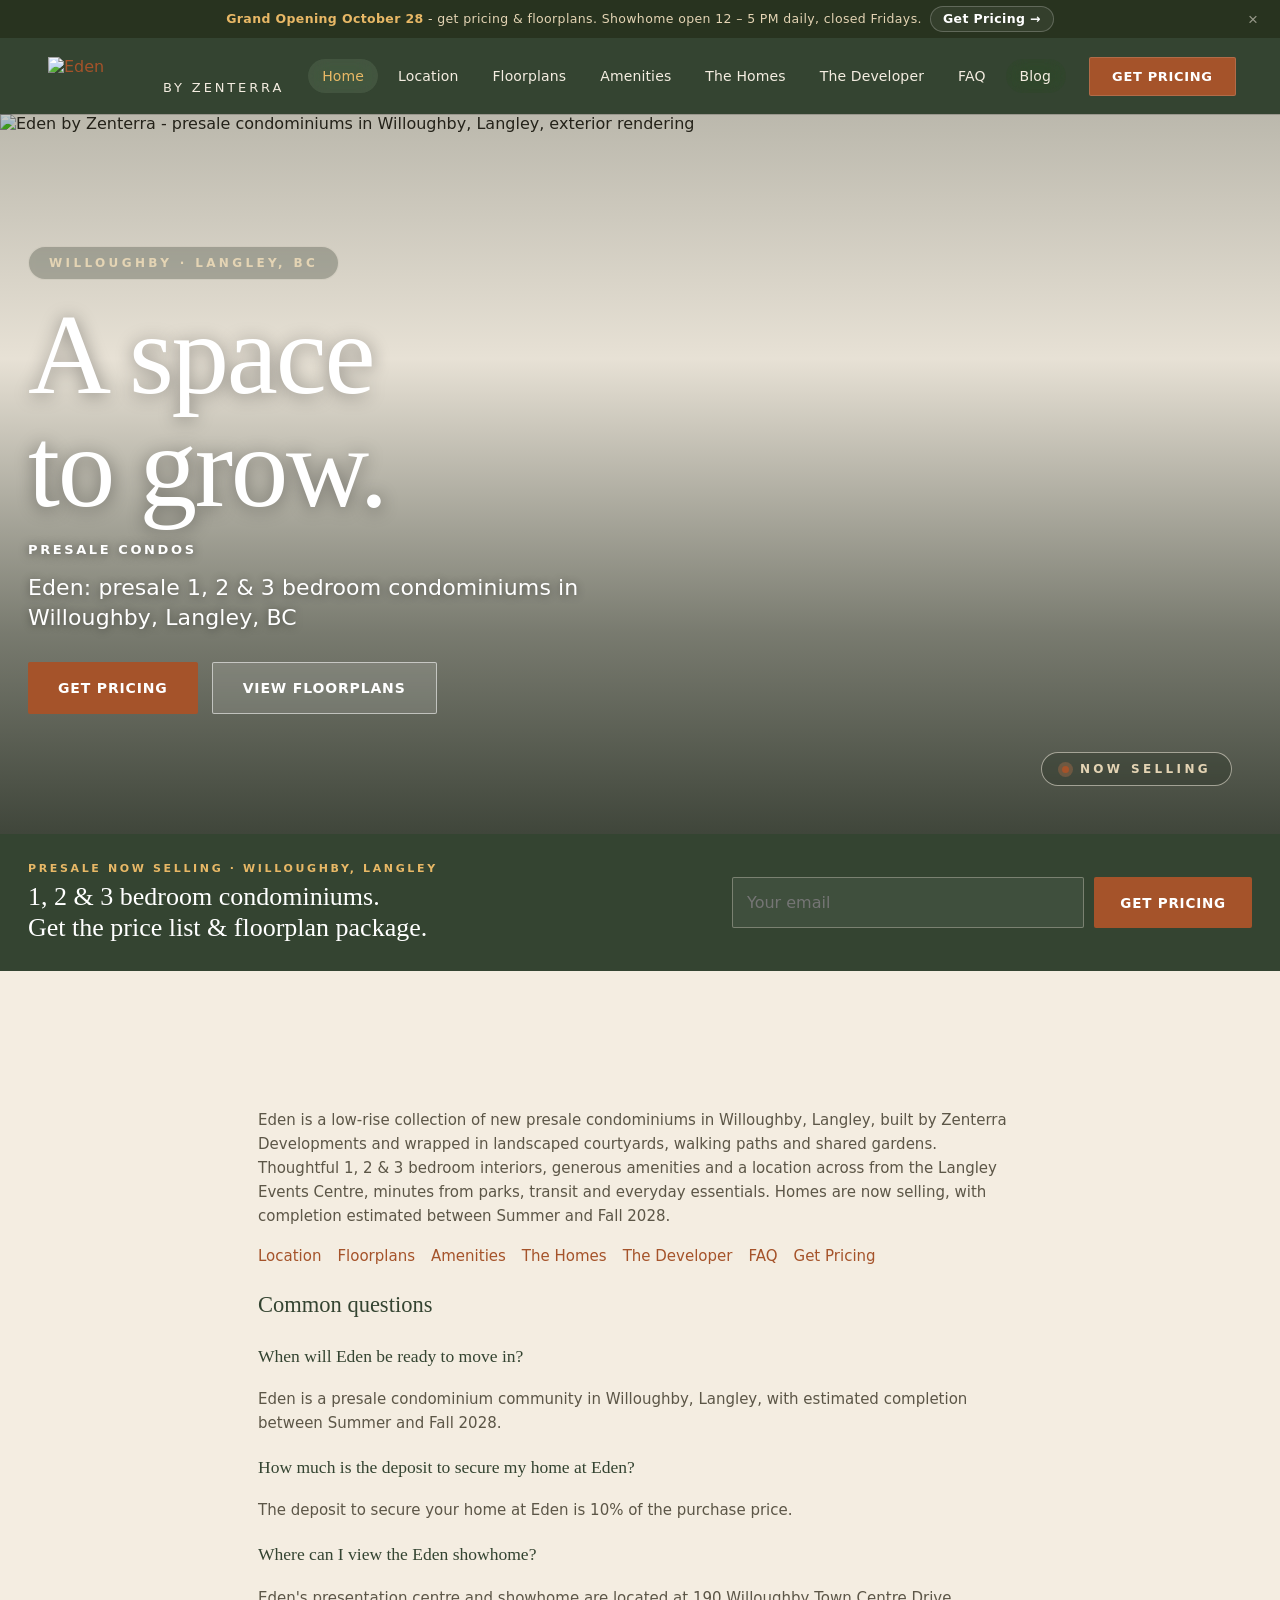
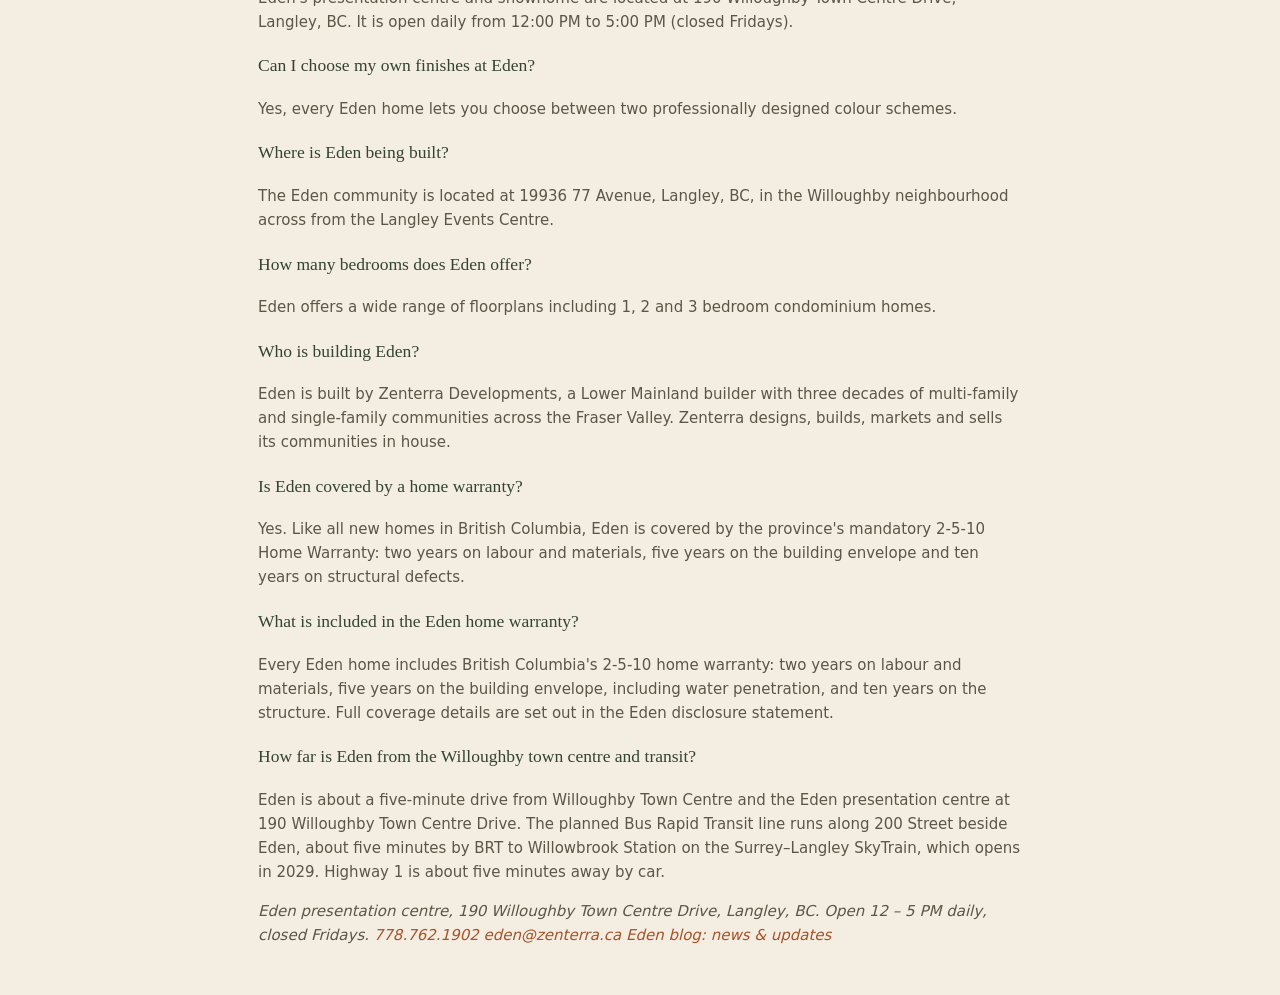
==== commit 4e17eebb: "Update the top banner lead to Grand Opening October 28. Replace the gold "Now selling" announcement " ====
--- a/index.html
+++ b/index.html
@@ -3,786 +3,169 @@
 <head>
 <meta charset="utf-8">
 <meta name="viewport" content="width=device-width, initial-scale=1">
-<meta http-equiv="Content-Security-Policy" content="default-src 'self'; script-src 'self'; style-src 'self'; img-src 'self' data:; font-src 'self'; connect-src 'self'; object-src 'none'; base-uri 'self'; form-action 'self'">
-<meta name="robots" content="noindex, nofollow">
-<title>Solana by Zenterra | Condos in Willoughby, Langley BC</title>
-<meta name="description" content="Solana offers modern condos featuring 90,000+ sq ft of outdoor amenities and integrated greenery. Now selling! Ready to move-in Spring 2027.">
-<meta property="og:title" content="Solana by Zenterra | Condos in Willoughby, Langley BC">
-<meta property="og:description" content="Solana offers modern condos featuring 90,000+ sq ft of outdoor amenities and integrated greenery. Now selling! Ready to move-in Spring 2027.">
+<!-- Google Tag Manager -->
+<script>(function(w,d,s,l,i){w[l]=w[l]||[];w[l].push({'gtm.start':new Date().getTime(),event:'gtm.js'});var f=d.getElementsByTagName(s)[0],j=d.createElement(s),dl=l!='dataLayer'?'&l='+l:'';j.async=true;j.src='https://www.googletagmanager.com/gtm.js?id='+i+dl;f.parentNode.insertBefore(j,f);})(window,document,'script','dataLayer','GTM-M4MNHS77');</script>
+<!-- End Google Tag Manager -->
+<!-- Google Ads AW-16577438747, GA4 G-QF7ZLEP0B3 and Microsoft Clarity yisp6n61s6 fire from inside GTM-M4MNHS77. A second gtag.js config for AW-16577438747 is not loaded here, because the live container already sends that tag and a duplicate would double-count. -->
+<title>Eden by Zenterra | Presale 1, 2 &amp; 3 Bedroom Condos in Willoughby, Langley BC</title>
+<meta name="description" content="Eden by Zenterra is a new presale condominium community in Willoughby, Langley, BC - 1, 2 &amp; 3 bedroom condos across from the Langley Events Centre. Completion estimated Summer–Fall 2028. Now selling - book a private appointment to view current pricing and floorplans.">
+<meta property="og:title" content="Eden by Zenterra | Presale Condos in Willoughby, Langley BC">
+<meta property="og:description" content="New 1, 2 &amp; 3 bedroom presale condominiums in Willoughby, Langley. Completion Summer–Fall 2028. Now selling - book your appointment today.">
 <meta property="og:type" content="website">
-<meta property="og:site_name" content="Solana by Zenterra">
+<meta property="og:url" content="https://www.edenbyzenterra.ca/">
+<meta property="og:site_name" content="Eden by Zenterra">
 <meta property="og:locale" content="en_CA">
-<meta property="og:image" content="/assets/images/og.jpg">
+<meta name="twitter:card" content="summary_large_image">
+<meta name="twitter:title" content="Eden by Zenterra | Presale Condos in Willoughby, Langley BC">
+<meta name="twitter:description" content="New 1, 2 &amp; 3 bedroom presale condominiums in Willoughby, Langley. Completion Summer–Fall 2028. Now selling - book your appointment today.">
+<link rel="alternate" type="application/rss+xml" title="Eden by Zenterra Blog" href="https://www.edenbyzenterra.ca/blog/feed.xml">
+<link rel="canonical" href="https://www.edenbyzenterra.ca/">
+
+<meta property="og:image" content="https://res.cloudinary.com/jvsvq2qw/image/upload/c_fill,w_1200,h_630,f_jpg,q_80/v1787252254/home-hero-exterior_a0ieal.jpg">
 <meta property="og:image:width" content="1200">
 <meta property="og:image:height" content="630">
-<meta property="og:image:alt" content="Rendering of the Solana condo building front elevation on a sunny day with landscaped gardens">
-<meta name="twitter:card" content="summary_large_image">
-<meta name="twitter:title" content="Solana by Zenterra | Condos in Willoughby, Langley BC">
-<meta name="twitter:description" content="Solana offers modern condos featuring 90,000+ sq ft of outdoor amenities and integrated greenery. Now selling! Ready to move-in Spring 2027.">
-<meta name="twitter:image" content="/assets/images/og.jpg">
-<meta name="theme-color" content="#263222">
+<meta property="og:image:alt" content="Eden by Zenterra presale condominiums in Willoughby, Langley">
+<meta name="twitter:image" content="https://res.cloudinary.com/jvsvq2qw/image/upload/c_fill,w_1200,h_630,f_jpg,q_80/v1787252254/home-hero-exterior_a0ieal.jpg">
 <link rel="icon" href="/favicon.ico" sizes="any">
 <link rel="icon" type="image/png" sizes="32x32" href="/favicon-32x32.png">
 <link rel="apple-touch-icon" sizes="180x180" href="/apple-touch-icon.png">
 <link rel="manifest" href="/site.webmanifest">
-<link rel="preload" href="/assets/fonts/montserrat-latin.woff2" as="font" type="font/woff2" crossorigin>
-<link rel="preload" as="image" type="image/avif" href="/assets/images/solana-exterior-front-elevation-day-960.avif" imagesrcset="/assets/images/solana-exterior-front-elevation-day-640.avif 640w, /assets/images/solana-exterior-front-elevation-day-960.avif 960w, /assets/images/solana-exterior-front-elevation-day-1280.avif 1280w, /assets/images/solana-exterior-front-elevation-day-1920.avif 1920w" imagesizes="100vw" fetchpriority="high">
-<link rel="stylesheet" href="/assets/css/solana.css">
-<noscript><link rel="stylesheet" href="/assets/css/noscript.css"></noscript>
+<meta name="theme-color" content="#344431">
 <script type="application/ld+json">
-{"@context":"https://schema.org","@graph":[{"@type":"ApartmentComplex","@id":"/#solana","name":"Solana by Zenterra","description":"Solana offers modern condos featuring 90,000+ sq ft of outdoor amenities and integrated greenery. Now selling! Ready to move-in Spring 2027.","url":"/","telephone":"+1-604-243-4368","email":"solana@zenterra.ca","numberOfBedroomsAvailable":["1","2"],"address":{"@type":"PostalAddress","streetAddress":"7687-200 Street","addressLocality":"Langley","addressRegion":"BC","postalCode":"V2Y 1S3","addressCountry":"CA"},"builder":{"@id":"https://zenterra.ca/#organization"},"developer":{"@id":"https://zenterra.ca/#organization"}},{"@type":["Organization","RealEstateDeveloper"],"@id":"https://zenterra.ca/#organization","name":"Zenterra Developments","url":"https://zenterra.ca","telephone":"+1-778-945-2050","email":"solana@zenterra.ca","address":{"@type":"PostalAddress","streetAddress":"#216 – 2630 Croydon Drive","addressLocality":"Surrey","addressRegion":"BC","postalCode":"V3Z 6T3","addressCountry":"CA"},"sameAs":["https://www.instagram.com/zenterra/","https://www.linkedin.com/company/zenterra-developments-ltd","https://www.facebook.com/ZenterraDevelopments/"]},{"@type":"FAQPage","mainEntity":[{"@type":"Question","name":"Where is Solana being built?","acceptedAnswer":{"@type":"Answer","text":"Community located at 7687-200 Street, Langley, BC V2Y 1S3."}},{"@type":"Question","name":"What homes does Solana offer?","acceptedAnswer":{"@type":"Answer","text":"Solana offers 1 and 2 bedroom condominiums."}},{"@type":"Question","name":"When will Solana be ready to move in?","acceptedAnswer":{"@type":"Answer","text":"Ready to move-in Spring 2027. Completion 2027."}},{"@type":"Question","name":"Who is building Solana?","acceptedAnswer":{"@type":"Answer","text":"Zenterra Developments. Head office: #216 – 2630 Croydon Drive, Surrey, BC V3Z 6T3. (778) 945-2050."}},{"@type":"Question","name":"Where is the sales centre?","acceptedAnswer":{"@type":"Answer","text":"Sales Centre at 190 Willoughby Town Centre Drive, Langley. 604.243.4368. solana@zenterra.ca."}},{"@type":"Question","name":"How much amenity space is there?","acceptedAnswer":{"@type":"Answer","text":"90,000+ sq ft of indoor and outdoor amenity space."}},{"@type":"Question","name":"How can I get pricing?","acceptedAnswer":{"@type":"Answer","text":"Pricing is not published on this page. Send the form and the sales team can follow up, or contact solana@zenterra.ca or call 604.243.4368."}},{"@type":"Question","name":"How do I get in touch?","acceptedAnswer":{"@type":"Answer","text":"Get in touch for more information. solana@zenterra.ca. 604.243.4368."}}]}]}
+{"@context":"https://schema.org","@type":"ApartmentComplex","@id":"https://www.edenbyzenterra.ca/#eden","name":"Eden by Zenterra","description":"New presale condominium community in Willoughby, Langley, BC offering 1, 2 and 3 bedroom condominium homes across from the Langley Events Centre. Estimated completion Summer to Fall 2028.","url":"https://www.edenbyzenterra.ca/","image":"https://res.cloudinary.com/jvsvq2qw/image/upload/f_auto,q_auto,w_1600/v1787252254/home-hero-exterior_a0ieal.jpg","telephone":"+1-778-762-1902","email":"eden@zenterra.ca","numberOfBedroomsAvailable":["1","2","3"],"petsAllowed":true,"areaServed":[{"@type":"Place","name":"Willoughby, Langley, BC"},{"@type":"Place","name":"Langley, BC"},{"@type":"Place","name":"Fraser Valley, BC"}],"address":{"@type":"PostalAddress","streetAddress":"19936 77 Avenue","addressLocality":"Langley","addressRegion":"BC","postalCode":"V2Y 1S3","addressCountry":"CA"},"builder":{"@id":"https://zenterra.ca/#organization"},"developer":{"@id":"https://zenterra.ca/#organization"},"offers":{"@type":"AggregateOffer","lowPrice":374990,"priceCurrency":"CAD","availability":"https://schema.org/PreSale","url":"https://www.edenbyzenterra.ca/"}}
 </script>
-<script defer src="/assets/js/solana.js"></script>
+<script type="application/ld+json">
+{"@context":"https://schema.org","@type":["Organization","RealEstateDeveloper"],"@id":"https://zenterra.ca/#organization","name":"Zenterra Developments","url":"https://zenterra.ca","logo":"https://res.cloudinary.com/jvsvq2qw/image/upload/f_auto,q_auto,w_600/v1787251810/zenterra-logo_qqwugd.png","telephone":"+1-778-945-2050","address":{"@type":"PostalAddress","streetAddress":"#216 - 2630 Croydon Drive","addressLocality":"Surrey","addressRegion":"BC","postalCode":"V3Z 6T3","addressCountry":"CA"},"sameAs":["https://www.instagram.com/zenterra/","https://www.linkedin.com/company/zenterra-developments-ltd","https://twitter.com/ZenterraDev","https://www.facebook.com/ZenterraDevelopments/"]}
+</script>
+<script type="application/ld+json">
+{"@context":"https://schema.org","@type":"FAQPage","mainEntity":[{"@type":"Question","name":"When will Eden be ready to move in?","acceptedAnswer":{"@type":"Answer","text":"Eden is a presale condominium community in Willoughby, Langley, with estimated completion between Summer and Fall 2028."}},{"@type":"Question","name":"How much is the deposit to secure my home at Eden?","acceptedAnswer":{"@type":"Answer","text":"The deposit to secure your home at Eden is 10% of the purchase price."}},{"@type":"Question","name":"Where can I view the Eden showhome?","acceptedAnswer":{"@type":"Answer","text":"Eden's presentation centre and showhome are located at 190 Willoughby Town Centre Drive, Langley, BC. It is open daily from 12:00 PM to 5:00 PM (closed Fridays)."}},{"@type":"Question","name":"Can I choose my own finishes at Eden?","acceptedAnswer":{"@type":"Answer","text":"Yes, every Eden home lets you choose between two professionally designed colour schemes."}},{"@type":"Question","name":"Where is Eden being built?","acceptedAnswer":{"@type":"Answer","text":"The Eden community is located at 19936 77 Avenue, Langley, BC, in the Willoughby neighbourhood across from the Langley Events Centre."}},{"@type":"Question","name":"How many bedrooms does Eden offer?","acceptedAnswer":{"@type":"Answer","text":"Eden offers a wide range of floorplans including 1, 2 and 3 bedroom condominium homes."}},{"@type":"Question","name":"Who is building Eden?","acceptedAnswer":{"@type":"Answer","text":"Eden is built by Zenterra Developments, a Lower Mainland builder with three decades of multi-family and single-family communities across the Fraser Valley. Zenterra designs, builds, markets and sells its communities in house."}},{"@type":"Question","name":"Is Eden covered by a home warranty?","acceptedAnswer":{"@type":"Answer","text":"Yes. Like all new homes in British Columbia, Eden is covered by the province's mandatory 2-5-10 Home Warranty: two years on labour and materials, five years on the building envelope and ten years on structural defects."}},{"@type":"Question","name":"What is included in the Eden home warranty?","acceptedAnswer":{"@type":"Answer","text":"Every Eden home includes British Columbia's 2-5-10 home warranty: two years on labour and materials, five years on the building envelope, including water penetration, and ten years on the structure. Full coverage details are set out in the Eden disclosure statement."}},{"@type":"Question","name":"How far is Eden from the Willoughby town centre and transit?","acceptedAnswer":{"@type":"Answer","text":"Eden is about a five-minute drive from Willoughby Town Centre and the Eden presentation centre at 190 Willoughby Town Centre Drive. The planned Bus Rapid Transit line runs along 200 Street beside Eden, about five minutes by BRT to Willowbrook Station on the Surrey–Langley SkyTrain, which opens in 2029. Highway 1 is about five minutes away by car."}}]}
+</script>
+<link rel="preconnect" href="https://res.cloudinary.com">
+<link rel="preload" href="assets/fonts/newsreader-var.woff2" as="font" type="font/woff2" crossorigin>
+<script>(function () {
+  var BASE = "https://res.cloudinary.com/jvsvq2qw/image/upload/";
+  var MAP = {"dev-p8":"v1790965635/magazine_cover_soft_300dpi_6144x4096_vypal1.jpg","dev-p1":"v1790965635/dev-p1_lhbww4.webp","home-hero-exterior":"v1787252254/home-hero-exterior_a0ieal.jpg","home-explore-register":"v1787252253/home-explore-register_hnfi5p.png","home-explore-homes":"v1787252252/home-explore-homes_r9tg7i.png","home-explore-amenities":"v1787252250/home-explore-amenities_zxploq.png","fp-e2":"v1787252249/fp-e2_dkkzp5.webp","fp-e1":"v1787252247/fp-e1_vujb18.webp","fp-d1":"v1787252246/fp-d1_zr3dyu.webp","fp-c11a":"v1787252244/fp-c11a_oh5egl.webp","fp-c11":"v1787252243/fp-c11_htpmho.webp","fp-c9":"v1787252242/fp-c9_m0uyg4.webp","fp-c6":"v1787252240/fp-c6_xcvngc.webp","fp-c5e":"v1787252239/fp-c5e_ebk7ei.webp","fp-c5":"v1787252237/fp-c5_fp9e0t.webp","fp-c4":"v1787252236/fp-c4_g07om9.webp","fp-c2e":"v1787252235/fp-c2e_q5kjgw.webp","fp-c2":"v1787252233/fp-c2_yezw0s.webp","fp-b12":"v1787252232/fp-b12_u42cum.webp","fp-b11":"v1787252230/fp-b11_kwtrg6.webp","fp-b10":"v1787252229/fp-b10_mybwmv.webp","fp-b8d":"v1787252227/fp-b8d_rjiktq.webp","fp-b8":"v1787252226/fp-b8_zh5eqy.webp","fp-b5":"v1787252225/fp-b5_kmrwa4.webp","fp-b4":"v1787252223/fp-b4_u8yty2.webp","fp-b3a":"v1787252222/fp-b3a_zdmlus.webp","fp-b2":"v1787252221/fp-b2_k65xbt.webp","fp-b1":"v1787252219/fp-b1_n4fnxm.webp","fp-a7":"v1787252218/fp-a7_a1lxnp.webp","fp-a6":"v1787252216/fp-a6_zeigbd.webp","dev-p12":"v1787252215/dev-p12_ixeduq.webp","dev-p10":"v1787252214/dev-p10_qfztrh.webp","dev-p11":"v1787252212/dev-p11_z6kqxt.webp","dev-p7":"v1787252210/dev-p7_ukgkq9.webp","dev-p4":"v1787252208/dev-p4_rtbfmm.webp","dev-p3":"v1787252207/dev-p3_o3ruh0.webp","dev-p2":"v1787252206/dev-p2_sxfcva.webp","amen-g3":"v1787252203/amen-g3_qahsie.webp","amen-g2":"v1787252201/amen-g2_ad9g7e.webp","amen-g1":"v1787252199/amen-g1_r7ix70.webp","amen-6":"v1787252189/amen-3_sv5lg2.webp","amen-5":"v1787252192/amen-5_ixx4am.webp","homes-finishes":"v1787252185/homes-finishes_kcmica.webp","home-hero":"v1787252182/home-hero_wggmpw.webp","hero-homes":"v1787252179/hero-homes_whmyzx.webp","hero-floorplans":"v1787252178/hero-floorplans_gmstao.webp","hero-faq":"v1787252177/hero-faq_przlzm.webp","hero-developer":"v1787252175/hero-developer_qv26to.webp","hero-amenities":"v1787252174/hero-amenities_fxybri.webp","fp-pe":"v1787252172/fp-pe_eaagv1.webp","fp-pd":"v1787252171/fp-pd_t99kav.webp","fp-e4":"v1787252169/fp-e4_pgrw8r.webp","fp-e3":"v1787252168/fp-e3_wpppoz.webp","5-lawn":"v1787251898/5-lawn_vt3cs0.jpg","6-picnic-dog":"v1787251897/6-picnic-dog_ospeaj.jpg","4-playground":"v1787251891/4-playground_mowzkr.jpg","3-putting-green":"v1787251890/3-putting-green_sfxjhw.jpg","2-bocce":"v1787251889/2-bocce_ikfxd0.jpg","1-pickleball":"v1787251888/1-pickleball_i6ze1u.jpg","7-balcony-sunset":"v1787251888/7-balcony-sunset_bquyoa.jpg","GA-WINNER-V_2026":"v1787251916/GA-WINNER-V_2026_xxwgiv.png","GA-WINNER-V":"v1787251916/GA-WINNER-V_2026_xxwgiv.png","HAVAN_2026":"v1787251915/HAVAN_2026_jkltpn.png","HAVAN":"v1787251915/HAVAN_2026_jkltpn.png","GA-WINNER-H_2026":"v1787251914/GA-WINNER-H_2026_plosor.png","GA-WINNER-H":"v1787251914/GA-WINNER-H_2026_plosor.png","4-primary-bedroom":"v1787251959/4-primary-bedroom_qjb4r8.jpg","3-kitchen":"v1787251958/3-kitchen_jloji8.jpg","2-living-details":"v1787251957/2-living-details_kr1zrl.jpg","1-living-dining":"v1787251955/1-living-dining_zsiol4.jpg","8-living-outlook":"v1787251954/8-living-outlook_zeji7r.jpg","7-open-plan":"v1787251952/7-open-plan_ykpcuu.jpg","6-bath":"v1787251951/6-bath_y52ush.jpg","5-bedroom-outlook":"v1787251950/5-bedroom-outlook_cxxsma.jpg","10-kitchen-dark":"v1787251948/10-kitchen-dark_z5d94x.jpg","9-kitchen-light":"v1787251946/9-kitchen-light_lq7rlp.jpg","illustration-rabbit-jumping":"v1787251819/illustration-rabbit-jumping_yl3cic.png","illustration-rabbit-sitting":"v1787251819/illustration-rabbit-sitting_ugmuty.png","illustration-flower-vase":"v1787251818/illustration-flower-vase_mjscru.png","illustration-flower":"v1787251817/illustration-flower_kajo9s.png","illustration-door-flowers":"v1787251817/illustration-door-flowers_u4xu6f.png","eden-zenterra-stacked":"v1787251816/eden-zenterra-stacked_ojmohj.png","eden-zenterra-lockup":"v1787251815/eden-zenterra-lockup_vmxdtb.png","eden-logo-mark":"v1787251814/eden-logo-mark_vrwbeu.png","eden-logo":"v1787251813/eden-logo_bcs3k0.png","eden-logo-ivory":"v1787251813/eden-logo-ivory_pziaut.png","zenterra-logo-white":"v1787251812/zenterra-logo-white_isaqk7.png","zenterra-logo-black":"v1787251811/zenterra-logo-black_ouw5ht.png","zenterra-logo-green":"v1787251811/zenterra-logo-green_cnyalg.png","zenterra-logo":"v1787251810/zenterra-logo_qqwugd.png","5-yellow_1":"v1787252078/5-yellow_1_zi5puz.jpg","5-yellow":"v1787252078/5-yellow_1_zi5puz.jpg","6-sunset":"v1787251978/6-sunset_cxbiic.jpg","1-park":"v1787251977/1-park_f2cfqu.jpg","7-poppy":"v1787251974/7-poppy_wpb47g.jpg","4-meadow":"v1787251972/4-meadow_oast0x.jpg","3-putting":"v1787251970/3-putting_mri9vp.jpg","2-pickleball":"v1787251969/2-pickleball_o63jdt.jpg","C9":"v1784309878/C9_wbjdcd.jpg","C6":"v1784309876/C6_cjefvp.jpg","C5e":"v1784309875/C5e_i62kca.jpg","C5":"v1784309873/C5_ranxhh.jpg","C4":"v1784309872/C4_m82tqa.jpg","C2e":"v1784309870/C2e_xok4lo.jpg","C2":"v1784309869/C2_ecceaf.jpg","B12":"v1784309867/B12_i90pux.jpg","B11":"v1784309866/B11_iinb4x.jpg","B10":"v1784309864/B10_xmshhz.jpg","B8d":"v1784309863/B8d_abpxhg.jpg","B8":"v1784309861/B8_ek6xd4.jpg","B5":"v1784309860/B5_d0ub7g.jpg","B4":"v1784309858/B4_jhagaf.jpg","B3a":"v1784309856/B3a_xdotxj.jpg","B2":"v1784309854/B2_vymnl1.jpg","B1":"v1784309853/B1_shbay4.jpg","A7":"v1784309851/A7_ydy1it.jpg","A6":"v1784309850/A6_hfjpdq.jpg","E4":"v1784309849/E4_e9gb2p.jpg","E3":"v1784309847/E3_dkomru.jpg","E1":"v1784309846/E1_y3ueye.jpg","E2":"v1784309844/E2_w3kovo.jpg","E":"v1784309843/E_rtgdrl.jpg","D1":"v1784309842/D1_hqsrnb.jpg","C11a":"v1784309840/C11a_qiq7q1.jpg","D":"v1784309839/D_anabwx.jpg","C11":"v1784309838/C11_fqhs6j.jpg","loc-near-willowbrook":"v1787266930/loc-near-willowbrook_ikxyx9.webp","loc-near-wcp":"v1787266928/loc-near-wcp_kivo5t.webp","loc-near-remountain":"v1787266925/loc-near-remountain_w8ae3x.webp","loc-near-lec":"v1787266923/loc-near-lec_wp5cxc.webp","loc-near-hwy1":"v1787266920/loc-near-hwy1_xbmzgx.webp","loc-near-colossus":"v1787266917/loc-near-colossus_y69fyt.webp","loc-near-carvolth":"v1787266915/loc-near-carvolth_nerklf.webp","loc-map":"v1787266912/loc-map_un4bui.webp","loc-brt-station":"v1787266910/loc-brt-station_zbjjwt.webp","loc-brt-skytrain":"v1787266907/loc-brt-skytrain_xpw3dg.webp","loc-brt-lanes":"v1787266905/loc-brt-lanes_q44dnd.webp","home-slide-4":"v1787266902/home-slide-4_boop8m.webp","home-slide-3":"v1787266900/home-slide-3_ubvj7n.webp","home-slide-2":"v1787266898/home-slide-2_zncpvn.webp","home-slide-1":"v1787266894/home-slide-1_oogn3p.webp","home-slide-0":"v1787266892/home-slide-0_cotb8n.webp","loc-near-wtc":"v1787266890/loc-near-wtc_z5dqmh.webp","amen-7":"v1787345130/amen-7_a55pxw.webp","amen-4":"v1787345130/amen-4_hjnyzr.webp","amen-3":"v1787345130/amen-3_zzw226.webp","hero-location":"v1787345130/hero-location_dsuduo.webp","amen-2":"v1787345130/amen-2_joetp2.webp","amen-1":"v1787345130/amen-1_iqsqvd.webp","dev-p5":"v1787345130/dev-p5_vksbhi.webp","amen-8":"v1787345129/amen-8_ytya2f.webp","home-hero-lateafternoon":"v1788189621/home-hero-lateafternoon_fmco42.jpg","home-hero-afternoon":"v1788189621/home-hero-afternoon_qz1i1w.jpg","home-hero-evening-v2":"v1788189621/home-hero-evening-v2_jy736x.jpg","home-hero-morning":"v1788189622/home-hero-morning_aqjgp4.jpg","home-hero-latemorning":"v1788189622/home-hero-latemorning_z1m8zj.png"};
+  var HERO = { morning:"home-hero-morning", latemorning:"home-hero-latemorning",
+    afternoon:"home-hero-afternoon", lateafternoon:"home-hero-lateafternoon",
+    evening:"home-hero-evening-v2" };
+  var LAT = 49.1044, LON = -122.6603;
+
+  function cdn(id, tr) {
+    var p = MAP[id];
+    return p ? BASE + (tr || "f_auto,q_auto") + "/" + p : "";
+  }
+  function phase(now) {
+    now = now || new Date();
+    var rad = Math.PI / 180;
+    var d = (now.getTime() / 86400000) + 2440587.5 - 2451545.0;
+    var g = (357.529 + 0.98560028 * d) * rad;
+    var q = 280.459 + 0.98564736 * d;
+    var L = (q + 1.915 * Math.sin(g) + 0.020 * Math.sin(2 * g)) * rad;
+    var e = (23.439 - 0.00000036 * d) * rad;
+    var dec = Math.asin(Math.sin(e) * Math.sin(L));
+    var ra = Math.atan2(Math.cos(e) * Math.sin(L), Math.cos(L)) / rad / 15;
+    var gmst = (18.697374558 + 24.06570982441908 * d) % 24;
+    var lst = ((gmst + LON / 15) % 24 + 24) % 24;
+    var haH = lst - ra;
+    while (haH < -12) haH += 24;
+    while (haH > 12) haH -= 24;
+    var ha = haH * 15 * rad;
+    var alt = Math.asin(Math.sin(LAT * rad) * Math.sin(dec) +
+      Math.cos(LAT * rad) * Math.cos(dec) * Math.cos(ha)) / rad;
+    var rising = haH < 0;
+    var maxAlt = Math.max(6, 90 - LAT + dec / rad);
+    var frac = alt / maxAlt;
+    if (alt < -2) return "evening";
+    if (rising) return frac < 0.55 ? "morning" : "latemorning";
+    if (frac > 0.55) return "afternoon";
+    if (frac > 0.18) return "lateafternoon";
+    return "evening";
+  }
+  var WIDTHS = [640, 960, 1280, 1600, 2000];
+  function heroSrc(p, w) { return cdn(HERO[p] || HERO.morning, "f_auto,q_auto,w_" + (w || 1600)); }
+  function heroSrcset(p) {
+    return WIDTHS.map(function (w) { return heroSrc(p, w) + " " + w + "w"; }).join(", ");
+  }
+  function preloadHero() {
+    try {
+      if (document.querySelector('link[data-eden-hero]')) return;
+      var p = phase();
+      var l = document.createElement("link");
+      l.rel = "preload"; l.as = "image"; l.setAttribute("data-eden-hero", "");
+      l.href = heroSrc(p, 1600);
+      l.setAttribute("imagesrcset", heroSrcset(p));
+      l.setAttribute("imagesizes", "100vw");
+      l.setAttribute("fetchpriority", "high");
+      document.head.appendChild(l);
+    } catch (err) { /* preload is best-effort */ }
+  }
+  window.EdenBoot = { BASE: BASE, MAP: MAP, HERO: HERO, cdn: cdn, phase: phase,
+    heroSrc: heroSrc, heroSrcset: heroSrcset, preloadHero: preloadHero };
+})();
+if(window.EdenBoot)window.EdenBoot.preloadHero();</script>
+<style>
+@font-face{font-family:'Newsreader';font-style:normal;font-weight:300 500;font-display:swap;src:url(assets/fonts/newsreader-var.woff2) format('woff2');unicode-range:U+0000-00FF,U+0131,U+0152-0153,U+02BB-02BC,U+02C6,U+02DA,U+02DC,U+0304,U+0308,U+0329,U+2000-206F,U+20AC,U+2122,U+2191,U+2193,U+2212,U+2215,U+FEFF,U+FFFD;}
+@font-face{font-family:'Newsreader';font-style:italic;font-weight:400;font-display:swap;src:url(assets/fonts/newsreader-italic-var.woff2) format('woff2');unicode-range:U+0000-00FF,U+0131,U+0152-0153,U+02BB-02BC,U+02C6,U+02DA,U+02DC,U+0304,U+0308,U+0329,U+2000-206F,U+20AC,U+2122,U+2191,U+2193,U+2212,U+2215,U+FEFF,U+FFFD;}
+@font-face{font-family:'Hanken Grotesk';font-style:normal;font-weight:300 700;font-display:swap;src:url(assets/fonts/hanken-grotesk-var.woff2) format('woff2');unicode-range:U+0000-00FF,U+0131,U+0152-0153,U+02BB-02BC,U+02C6,U+02DA,U+02DC,U+0304,U+0308,U+0329,U+2000-206F,U+20AC,U+2122,U+2191,U+2193,U+2212,U+2215,U+FEFF,U+FFFD;}
+:root{--eden-moss:#344431;--eden-moss-soft:#45583f;--eden-sage:#66674b;--eden-sage-soft:#a9aa8e;--eden-terracotta:#a5532a;--eden-clay:#b0765e;--eden-wheat:#e8b866;--eden-sand:#e4d4b4;--eden-ivory:#f4ede1;--eden-ivory-2:#efe6d6;--eden-ink:#2b2721;--font-serif:"Newsreader",Georgia,"Times New Roman",serif;--font-sans:"Hanken Grotesk",system-ui,-apple-system,sans-serif;--maxw:1240px}*{box-sizing:border-box}html,body{margin:0;padding:0}body{font-family:var(--font-sans);color:var(--eden-ink);background:var(--eden-ivory);-webkit-font-smoothing:antialiased;-moz-osx-font-smoothing:grayscale}a{color:var(--eden-terracotta);text-decoration:none}a:hover{color:var(--eden-clay)}image-slot::part(image){touch-action:pan-y pinch-zoom}@keyframes edenFade{from{opacity:0;transform:translateY(10px)}to{opacity:1;transform:none}}@keyframes edenBob{0%,100%{transform:translateY(0)}50%{transform:translateY(-6px)}}@keyframes edenDrawLine{from{stroke-dashoffset:1760}to{stroke-dashoffset:0}}@keyframes edenMapPulse{0%{opacity:.4;transform:scale(1)}70%,100%{opacity:0;transform:scale(2.1)}}@keyframes edenRide{from{offset-distance:0%}to{offset-distance:100%}}[data-eden-drawer] [data-eden-submit]{position:sticky;bottom:0;z-index:2;box-shadow:0 -14px 14px -6px #fff}@keyframes edenBusRoute{0%,4%{offset-distance:0%}28%,34%{offset-distance:50%}46%,52%{offset-distance:66.7%}60%,68%{offset-distance:75%}94%,100%{offset-distance:100%}}
+.p0:hover{background:rgba(255,255,255,.18) !important;border-color:rgba(255,255,255,.4) !important;-webkit-backdrop-filter:blur(14px) saturate(180%) !important;backdrop-filter:blur(14px) saturate(180%) !important;box-shadow:inset 0 1px 0 rgba(255,255,255,.5),0 6px 16px -6px rgba(0,0,0,.5) !important}.p1:hover{background:rgba(255,255,255,.16) !important;color:#fff !important;-webkit-backdrop-filter:blur(12px) saturate(170%) !important;backdrop-filter:blur(12px) saturate(170%) !important;box-shadow:inset 0 1px 0 rgba(255,255,255,.45) !important}.p2:hover{color:#fff !important;background:rgba(255,255,255,.16) !important;border-color:rgba(255,255,255,.34) !important;-webkit-backdrop-filter:blur(16px) saturate(180%) !important;backdrop-filter:blur(16px) saturate(180%) !important;box-shadow:inset 0 1px 0 rgba(255,255,255,.5),inset 0 -6px 12px -8px rgba(255,255,255,.35),0 8px 20px -6px rgba(20,28,18,.45) !important;transform:translateY(-1px) !important}.p3:hover{background:linear-gradient(180deg,rgba(255,255,255,.28),rgba(255,255,255,.04)),var(--eden-terracotta) !important;border-color:rgba(255,255,255,.42) !important;box-shadow:inset 0 1px 0 rgba(255,255,255,.55),0 10px 24px -8px rgba(20,28,18,.55) !important;transform:translateY(-1px) !important}.p4:hover{background:#8c4523 !important;color:#fff !important}.p5:hover{background:rgba(30,40,28,.42) !important;border-color:rgba(244,237,225,.8) !important}.p6:hover{border-color:rgba(52,68,49,.26) !important;box-shadow:0 12px 28px rgba(28,38,26,.1) !important;transform:translateY(-3px) !important}.p7:hover{border-color:rgba(52,68,49,.3) !important;box-shadow:0 10px 26px -14px rgba(28,38,26,.35) !important;transform:translateY(-4px) !important;background:var(--eden-ivory-2) !important}.p8:hover{background:#8c4523 !important}.p9:hover{border-color:rgba(52,68,49,.34) !important;box-shadow:0 10px 26px -14px rgba(28,38,26,.35) !important;transform:translateY(-4px) !important;background:var(--eden-ivory-2) !important}.pa:hover{border-color:rgba(52,68,49,.3) !important;box-shadow:0 10px 26px -14px rgba(28,38,26,.35) !important;transform:translateY(-4px) !important}.pb:hover{box-shadow:0 14px 32px rgba(28,38,26,.14) !important;border-color:rgba(52,68,49,.24) !important;transform:translateY(-4px) !important}
+#eden-ssr [data-hero=meta]{visibility:hidden}@media (min-width:1080px){#eden-ssr [data-nav=desktop]{display:flex!important}#eden-ssr [data-nav=cta]{display:inline-block!important}#eden-ssr [data-nav=burger]{display:none!important}#eden-ssr [data-hero=section]{height:80vh!important;min-height:640px!important}#eden-ssr [data-hero=tile]{display:flex!important}#eden-ssr [data-hero=secondary]{display:inline-flex!important}#eden-ssr [data-hero=primary]{flex:0 0 auto!important}#eden-ssr [data-ann=full]{display:block!important}#eden-ssr [data-ann=short]{display:none!important}}#eden-static{max-width:820px;margin:0 auto;padding:48px 28px;font-size:15px;line-height:1.6;color:#5c5647}#eden-static h2,#eden-static h3{font-family:var(--font-serif);font-weight:400;color:var(--eden-moss)}#eden-static nav{display:flex;flex-wrap:wrap;gap:8px 16px;margin:16px 0}
+</style>
+<script defer src="assets/js/react.3c3bdae9.js"></script>
+<script defer src="assets/js/eden.54565482.js"></script>
 </head>
 <body>
-<a class="skip" href="#main">Skip to content</a>
-<header class="header">
-  <div class="ann">
-    <span class="ann-full"><strong>Now Selling</strong> <!-- EXTRAPOLATED --> — get pricing and floorplans.</span>
-    <span class="ann-short"><strong>Now Selling</strong></span>
-    <button type="button" class="ann-cta" data-open-drawer data-location="announcement">Get Pricing</button>
-    <button type="button" class="ann-x" id="ann-x" aria-label="Dismiss">×</button>
+<!-- Google Tag Manager (noscript) -->
+<noscript><iframe src="https://www.googletagmanager.com/ns.html?id=GTM-M4MNHS77" height="0" width="0" style="display:none;visibility:hidden" title="Google Tag Manager"></iframe></noscript>
+<!-- End Google Tag Manager (noscript) -->
+<div id="eden-root"><div class="sc-host" id="eden-ssr" data-sc-name="Eden"><div style="min-height:100vh;display:flex;flex-direction:column"><header style="position:fixed;top:0;left:0;right:0;z-index:100;background:var(--eden-moss);box-shadow:0 1px 0 rgba(0,0,0,.18)">  <div style="background:#28331f;color:var(--eden-sand);font-size:12.5px;letter-spacing:.03em;height:38px;box-sizing:border-box;padding:0 44px;position:relative;line-height:1.4;display:flex;align-items:center;justify-content:center;gap:4px;white-space:nowrap;overflow:hidden"> <span data-ann="full" style="display:none;min-width:0;overflow:hidden;text-overflow:ellipsis;pointer-events:none;-webkit-user-select:none;user-select:none;-webkit-tap-highlight-color:transparent;cursor:default"><strong style="color:var(--eden-wheat);font-weight:600">Grand Opening October 28</strong> - get pricing &amp; floorplans. Showhome open 12 – 5 PM daily, closed Fridays.</span><span data-ann="short" style="display:block;min-width:0;overflow:hidden;text-overflow:ellipsis;pointer-events:none;-webkit-user-select:none;user-select:none;-webkit-tap-highlight-color:transparent;cursor:default"><strong style="color:var(--eden-wheat);font-weight:600">Grand Opening October 28</strong> · Showhome 12 – 5 PM, closed Fridays</span><a href="#" data-ann="full" style="display:none;flex:none;color:#fff;font-weight:600;border:1px solid rgba(255,255,255,.22);border-radius:999px;padding:3px 12px;margin-left:4px;background:rgba(255,255,255,.06);transition:background .28s ease,border-color .28s ease,box-shadow .28s ease" class="p0">Get Pricing →</a> <button aria-label="Dismiss" style="position:absolute;right:14px;top:50%;transform:translateY(-50%);background:none;border:none;color:rgba(244,237,225,.55);cursor:pointer;font-size:17px;line-height:1;padding:4px;width:26px;height:26px;border-radius:999px;transition:background .28s ease,color .28s ease,box-shadow .28s ease" class="p1">×</button> </div>  <div style="max-width:var(--maxw);margin:0 auto;padding:0 28px;height:76px;display:flex;align-items:center;justify-content:space-between;gap:24px"> <a href="#" aria-label="Eden by Zenterra home" style="display:flex;align-items:center;text-decoration:none;flex:none"> <img src="https://res.cloudinary.com/jvsvq2qw/image/upload/f_auto,q_auto,w_400/v1787251813/eden-logo-ivory_pziaut.png" alt="Eden" width="101" height="38" style="height:38px;width:101px;display:block"> <span style="align-self:flex-end;margin-left:14px;margin-bottom:0;font-size:13px;letter-spacing:.22em;text-transform:uppercase;font-weight:300;color:#f4ede1;white-space:nowrap">By Zenterra</span> </a> <nav style="display:none;align-items:center;gap:6px" data-nav="desktop">  <a href="#" style="position:relative;padding:8px 13px;font-size:14px;font-weight:500;white-space:nowrap;color:var(--eden-wheat);letter-spacing:.01em;border-radius:999px;border:1px solid transparent;background:rgba(255,255,255,.09);-webkit-backdrop-filter:blur(10px) saturate(150%);backdrop-filter:blur(10px) saturate(150%);transition:color .2s ease,background .28s ease,border-color .28s ease,box-shadow .28s ease,transform .28s cubic-bezier(.22,.9,.28,1)" class="p2"><span class="sc-interp">Home</span></a>  <a href="#" style="position:relative;padding:8px 13px;font-size:14px;font-weight:500;white-space:nowrap;color:var(--eden-ivory);letter-spacing:.01em;border-radius:999px;border:1px solid transparent;background:transparent;-webkit-backdrop-filter:none;backdrop-filter:none;transition:color .2s ease,background .28s ease,border-color .28s ease,box-shadow .28s ease,transform .28s cubic-bezier(.22,.9,.28,1)" class="p2"><span class="sc-interp">Location</span></a>  <a href="#" style="position:relative;padding:8px 13px;font-size:14px;font-weight:500;white-space:nowrap;color:var(--eden-ivory);letter-spacing:.01em;border-radius:999px;border:1px solid transparent;background:transparent;-webkit-backdrop-filter:none;backdrop-filter:none;transition:color .2s ease,background .28s ease,border-color .28s ease,box-shadow .28s ease,transform .28s cubic-bezier(.22,.9,.28,1)" class="p2"><span class="sc-interp">Floorplans</span></a>  <a href="#" style="position:relative;padding:8px 13px;font-size:14px;font-weight:500;white-space:nowrap;color:var(--eden-ivory);letter-spacing:.01em;border-radius:999px;border:1px solid transparent;background:transparent;-webkit-backdrop-filter:none;backdrop-filter:none;transition:color .2s ease,background .28s ease,border-color .28s ease,box-shadow .28s ease,transform .28s cubic-bezier(.22,.9,.28,1)" class="p2"><span class="sc-interp">Amenities</span></a>  <a href="#" style="position:relative;padding:8px 13px;font-size:14px;font-weight:500;white-space:nowrap;color:var(--eden-ivory);letter-spacing:.01em;border-radius:999px;border:1px solid transparent;background:transparent;-webkit-backdrop-filter:none;backdrop-filter:none;transition:color .2s ease,background .28s ease,border-color .28s ease,box-shadow .28s ease,transform .28s cubic-bezier(.22,.9,.28,1)" class="p2"><span class="sc-interp">The Homes</span></a>  <a href="#" style="position:relative;padding:8px 13px;font-size:14px;font-weight:500;white-space:nowrap;color:var(--eden-ivory);letter-spacing:.01em;border-radius:999px;border:1px solid transparent;background:transparent;-webkit-backdrop-filter:none;backdrop-filter:none;transition:color .2s ease,background .28s ease,border-color .28s ease,box-shadow .28s ease,transform .28s cubic-bezier(.22,.9,.28,1)" class="p2"><span class="sc-interp">The Developer</span></a>  <a href="#" style="position:relative;padding:8px 13px;font-size:14px;font-weight:500;white-space:nowrap;color:var(--eden-ivory);letter-spacing:.01em;border-radius:999px;border:1px solid transparent;background:transparent;-webkit-backdrop-filter:none;backdrop-filter:none;transition:color .2s ease,background .28s ease,border-color .28s ease,box-shadow .28s ease,transform .28s cubic-bezier(.22,.9,.28,1)" class="p2"><span class="sc-interp">FAQ</span></a>  <a href="#" style="position:relative;padding:8px 13px;font-size:14px;font-weight:500;white-space:nowrap;color:var(--eden-ivory);letter-spacing:.01em;border-radius:999px;border:1px solid transparent;background:transparent;-webkit-backdrop-filter:blur(10px) saturate(150%);backdrop-filter:blur(10px) saturate(150%);transition:color .2s ease,background .28s ease,border-color .28s ease,box-shadow .28s ease,transform .28s cubic-bezier(.22,.9,.28,1)" class="p2"><span class="sc-interp">Blog</span></a>  </nav> <a href="#" style="display:none;background:var(--eden-terracotta);color:#fff;padding:11px 22px;font-size:13px;letter-spacing:.05em;text-transform:uppercase;font-weight:600;border-radius:2px;flex:none;position:relative;overflow:hidden;border:1px solid rgba(255,255,255,.14);transition:background .28s ease,box-shadow .28s ease,border-color .28s ease,transform .28s cubic-bezier(.22,.9,.28,1)" data-nav="cta" class="p3">Get Pricing</a> <button aria-label="Menu" aria-expanded="false" data-nav="burger" style="display:block;background:none;border:none;cursor:pointer;padding:6px;color:var(--eden-ivory)"> <span style="display:block;width:22px;height:2px;background:currentColor;margin:4px 0"></span> <span style="display:block;width:22px;height:2px;background:currentColor;margin:4px 0"></span> <span style="display:block;width:22px;height:2px;background:currentColor;margin:4px 0"></span> </button> </div>  </header><main style="flex:1;display:flex;flex-direction:column;padding-top:114px;padding-bottom:74px"><div style="flex:1;"><section data-hero="section" style="position:relative;height:calc(100svh - 114px);min-height:440px;width:100%;overflow:hidden"> <div style="position:absolute;inset:0;filter:saturate(1.24) contrast(1.07) brightness(1.05)"> <img sizes="100vw" width="1600" height="900" fetchpriority="high" decoding="async" alt="Eden by Zenterra - presale condominiums in Willoughby, Langley, exterior rendering" style="position:absolute;inset:0;width:100%;height:100%;object-fit:cover" id="eden-hero-img">  </div> <div style="position:absolute;inset:0;background:linear-gradient(180deg,rgba(24,33,22,.26) 0%,rgba(24,33,22,.06) 34%,rgba(24,33,22,.56) 72%,rgba(24,33,22,.82) 100%);pointer-events:none"></div> <div style="position:absolute;inset:0;display:flex;flex-direction:column;justify-content:flex-end;padding:0 28px clamp(26px,7vh,86px);pointer-events:none"> <div style="max-width:var(--maxw);margin:0 auto;width:100%"> <p style="margin:0 0 clamp(12px,2vh,18px)"><span style="display:inline-block;font-size:12px;letter-spacing:.28em;text-transform:uppercase;color:var(--eden-sand);font-weight:600;border:1px solid rgba(244,237,225,.55);border-radius:999px;padding:9px 20px;background:rgba(30,40,28,.28);backdrop-filter:blur(3px);white-space:nowrap">Willoughby · Langley, BC</span></p> <p style="font-family:var(--font-serif);font-weight:300;color:#fff;font-size:clamp(48px,9vw,116px);line-height:.98;margin:0;letter-spacing:-.02em;text-shadow:0 2px 18px rgba(0,0,0,.4)">A space<br>to grow.</p> <p style="margin:clamp(12px,2vh,18px) 0 0;font-size:13px;letter-spacing:.2em;text-transform:uppercase;color:#fff;font-weight:700;text-shadow:0 1px 10px rgba(0,0,0,.55)">Presale condos</p> <h1 style="font-family:var(--font-sans);color:#fff;font-size:clamp(17px,2.3vw,22px);font-weight:500;line-height:1.35;max-width:620px;margin:clamp(10px,1.8vh,18px) 0 0;letter-spacing:.005em;text-shadow:0 1px 8px rgba(0,0,0,.45)">Eden: presale 1, 2 &amp; 3 bedroom condominiums in Willoughby, Langley, BC</h1>  <div style="display:flex;gap:14px;flex-wrap:wrap;margin-top:clamp(16px,3.2vh,34px);pointer-events:auto"> <a href="#" data-hero="primary" data-cta="hero" style="flex:1 1 100%;display:inline-flex;align-items:center;justify-content:center;min-height:52px;box-sizing:border-box;background:var(--eden-terracotta);color:#fff;padding:16px 30px;font-size:14px;letter-spacing:.06em;text-transform:uppercase;font-weight:600;border-radius:2px" class="p4">Get Pricing</a> <a href="#" data-hero="secondary" style="display:none;align-items:center;justify-content:center;min-height:52px;box-sizing:border-box;background:rgba(255,255,255,.12);border:1px solid rgba(255,255,255,.55);color:#fff;padding:16px 30px;font-size:14px;letter-spacing:.06em;text-transform:uppercase;font-weight:600;border-radius:2px;backdrop-filter:blur(2px)">View floorplans</a> </div> <div data-hero="meta" style="display:inline-flex;margin-top:clamp(12px,2.6vh,30px);align-items:center;gap:clamp(10px,2.4vw,14px);font-size:clamp(10px,2.7vw,12px);letter-spacing:.16em;text-transform:uppercase;color:var(--eden-sand);font-weight:600;border:1px solid rgba(244,237,225,.4);border-radius:999px;padding:clamp(7px,1.8vw,9px) clamp(13px,3.4vw,20px);background:rgba(30,40,28,.24);-webkit-backdrop-filter:blur(3px);backdrop-filter:blur(3px);white-space:nowrap"> <span style="display:flex;align-items:center;gap:8px"> <span style="width:6px;height:6px;border-radius:50%;background:var(--eden-wheat);opacity:.85"></span> <span class="sc-interp">1:06 PM</span> in Willoughby </span>  </div> </div> </div> <a href="#" data-hero="tile" style="display:none;position:absolute;right:clamp(20px,4vw,48px);bottom:clamp(20px,4vw,48px);z-index:3;align-items:center;gap:11px;font-size:12px;letter-spacing:.28em;text-transform:uppercase;color:var(--eden-sand);font-weight:600;text-decoration:none;border:1px solid rgba(244,237,225,.55);border-radius:999px;padding:9px 20px;background:rgba(30,40,28,.28);-webkit-backdrop-filter:blur(3px);backdrop-filter:blur(3px);white-space:nowrap;transition:background .3s ease,border-color .3s ease" class="p5"> <span style="width:7px;height:7px;border-radius:50%;background:var(--eden-terracotta);box-shadow:0 0 0 4px rgba(208,122,76,.3)"></span> Now selling </a> </section><section style="background:var(--eden-moss);padding:clamp(18px,3vw,28px) 28px"> <div style="max-width:var(--maxw);margin:0 auto;display:flex;align-items:center;justify-content:space-between;gap:clamp(14px,2.4vw,32px);flex-wrap:wrap"> <div style="min-width:0;flex:1 1 300px"> <p style="margin:0 0 6px;font-size:11px;letter-spacing:.24em;text-transform:uppercase;color:var(--eden-wheat);font-weight:700">Presale now selling · Willoughby, Langley</p> <p style="margin:0;font-family:var(--font-serif);font-size:clamp(19px,2.6vw,26px);line-height:1.2;color:#fff;font-weight:300">1, 2 &amp; 3 bedroom condominiums. <br>Get the price list &amp; floorplan package.</p> </div> <form style="display:flex;gap:10px;flex:1 1 320px;max-width:520px;flex-wrap:wrap"> <input type="email" name="email" inputmode="email" autocomplete="email" autocapitalize="off" placeholder="Your email" aria-label="Your email" style="flex:1 1 180px;min-width:0;min-height:50px;padding:15px 14px;border:1px solid rgba(244,237,225,.32);border-radius:2px;background:rgba(255,255,255,.06);font-family:var(--font-sans);font-size:16px;color:#fff;box-sizing:border-box" value=""> <button type="submit" style="flex:0 0 auto;min-height:50px;background:var(--eden-terracotta);color:#fff;padding:15px 26px;font-size:13.5px;letter-spacing:.06em;text-transform:uppercase;font-weight:600;border:none;border-radius:2px;cursor:pointer;font-family:var(--font-sans);white-space:nowrap">Get Pricing</button> </form> </div> </section></div></main></div></div></div>
+<script>(function(){var B=window.EdenBoot,im=document.getElementById("eden-hero-img");if(B&&im){var p=B.phase();im.srcset=B.heroSrcset(p);im.sizes="100vw";im.src=B.heroSrc(p,1600);im.setAttribute("data-eden-set","1");}
+document.addEventListener("click",function(e){if(window.__edenBooted)return;var a=e.target.closest&&e.target.closest("#eden-ssr a,#eden-ssr button");if(!a)return;e.preventDefault();
+if(a.getAttribute("data-hero")==="secondary"){location.hash="floorplans";return;}
+var s=a.getAttribute("data-hero")==="primary"?"hero":a.getAttribute("data-nav")==="cta"?"header":a.getAttribute("data-hero")==="tile"?"cta_band":a.getAttribute("data-ann")==="full"?"announcement":a.type==="submit"?"hero_band":null;
+if(s)window.__edenPending=s;},true);})();</script>
+<div id="eden-static">
+    <p>Eden is a low-rise collection of new presale condominiums in Willoughby, Langley, built by Zenterra Developments and wrapped in landscaped courtyards, walking paths and shared gardens. Thoughtful 1, 2 &amp; 3 bedroom interiors, generous amenities and a location across from the Langley Events Centre, minutes from parks, transit and everyday essentials. Homes are now selling, with completion estimated between Summer and Fall 2028.</p>
+    <nav aria-label="Sections">
+      <a href="#location">Location</a>
+      <a href="#floorplans">Floorplans</a>
+      <a href="#amenities">Amenities</a>
+      <a href="#homes">The Homes</a>
+      <a href="#developer">The Developer</a>
+      <a href="#faq">FAQ</a>
+      <a href="#register">Get Pricing</a>
+    </nav>
+    <section>
+      <h2>Common questions</h2>
+      <h3>When will Eden be ready to move in?</h3>
+      <p>Eden is a presale condominium community in Willoughby, Langley, with estimated completion between Summer and Fall 2028.</p>
+      <h3>How much is the deposit to secure my home at Eden?</h3>
+      <p>The deposit to secure your home at Eden is 10% of the purchase price.</p>
+      <h3>Where can I view the Eden showhome?</h3>
+      <p>Eden's presentation centre and showhome are located at 190 Willoughby Town Centre Drive, Langley, BC. It is open daily from 12:00 PM to 5:00 PM (closed Fridays).</p>
+      <h3>Can I choose my own finishes at Eden?</h3>
+      <p>Yes, every Eden home lets you choose between two professionally designed colour schemes.</p>
+      <h3>Where is Eden being built?</h3>
+      <p>The Eden community is located at 19936 77 Avenue, Langley, BC, in the Willoughby neighbourhood across from the Langley Events Centre.</p>
+      <h3>How many bedrooms does Eden offer?</h3>
+      <p>Eden offers a wide range of floorplans including 1, 2 and 3 bedroom condominium homes.</p>
+      <h3>Who is building Eden?</h3>
+      <p>Eden is built by Zenterra Developments, a Lower Mainland builder with three decades of multi-family and single-family communities across the Fraser Valley. Zenterra designs, builds, markets and sells its communities in house.</p>
+      <h3>Is Eden covered by a home warranty?</h3>
+      <p>Yes. Like all new homes in British Columbia, Eden is covered by the province's mandatory 2-5-10 Home Warranty: two years on labour and materials, five years on the building envelope and ten years on structural defects.</p>
+      <h3>What is included in the Eden home warranty?</h3>
+      <p>Every Eden home includes British Columbia's 2-5-10 home warranty: two years on labour and materials, five years on the building envelope, including water penetration, and ten years on the structure. Full coverage details are set out in the Eden disclosure statement.</p>
+      <h3>How far is Eden from the Willoughby town centre and transit?</h3>
+      <p>Eden is about a five-minute drive from Willoughby Town Centre and the Eden presentation centre at 190 Willoughby Town Centre Drive. The planned Bus Rapid Transit line runs along 200 Street beside Eden, about five minutes by BRT to Willowbrook Station on the Surrey–Langley SkyTrain, which opens in 2029. Highway 1 is about five minutes away by car.</p>
+    </section>
+    <address>
+      Eden presentation centre, 190 Willoughby Town Centre Drive, Langley, BC.
+      Open 12 &ndash; 5 PM daily, closed Fridays.
+      <a href="tel:+17787621902">778.762.1902</a>
+      <a href="mailto:eden@zenterra.ca">eden@zenterra.ca</a>
+      <a href="/blog">Eden blog: news &amp; updates</a>
+    </address>
   </div>
-  <div class="nav">
-    <a class="logo" href="#home" data-nav="home" aria-label="Solana by Zenterra home">
-      <span class="logo-word">Solana</span>
-      <span class="logo-by">By Zenterra</span>
-    </a>
-    <nav class="nav-links" aria-label="Primary">
-      <a href="#home" data-nav="home">Home</a>
-      <a href="#location" data-nav="location">Location</a>
-      <a href="#floorplans" data-nav="floorplans">Floorplans</a>
-      <a href="#amenities" data-nav="amenities">Amenities</a>
-      <a href="#homes" data-nav="homes">The Homes</a>
-      <a href="#developer" data-nav="developer">The Developer</a>
-      <a href="#faq" data-nav="faq">FAQ</a>
-    </nav>
-    <button type="button" class="btn nav-cta" data-open-drawer data-location="header">Get Pricing</button>
-    <button type="button" class="burger" id="burger" aria-label="Menu" aria-expanded="false" aria-controls="menu">
-      <span></span><span></span><span></span>
-    </button>
-  </div>
-  <div class="menu" id="menu">
-    <a href="#home" data-nav="home">Home</a>
-    <a href="#location" data-nav="location">Location</a>
-    <a href="#floorplans" data-nav="floorplans">Floorplans</a>
-    <a href="#amenities" data-nav="amenities">Amenities</a>
-    <a href="#homes" data-nav="homes">The Homes</a>
-    <a href="#developer" data-nav="developer">The Developer</a>
-    <a href="#faq" data-nav="faq">FAQ</a>
-    <button type="button" class="btn" data-open-drawer data-location="mobile_menu">Get Pricing</button>
-  </div>
-</header>
-<main id="main">
-  <div class="page is-on" id="page-home">
-    <section class="hero" aria-label="Introduction">
-      <div class="hero-media">
-        <picture>
-          <source type="image/avif" srcset="/assets/images/solana-exterior-front-elevation-day-640.avif 640w, /assets/images/solana-exterior-front-elevation-day-960.avif 960w, /assets/images/solana-exterior-front-elevation-day-1280.avif 1280w, /assets/images/solana-exterior-front-elevation-day-1920.avif 1920w" sizes="100vw">
-          <source type="image/webp" srcset="/assets/images/solana-exterior-front-elevation-day-640.webp 640w, /assets/images/solana-exterior-front-elevation-day-960.webp 960w, /assets/images/solana-exterior-front-elevation-day-1280.webp 1280w, /assets/images/solana-exterior-front-elevation-day-1920.webp 1920w" sizes="100vw">
-          <img src="/assets/images/solana-exterior-front-elevation-day-960.jpg" srcset="/assets/images/solana-exterior-front-elevation-day-640.jpg 640w, /assets/images/solana-exterior-front-elevation-day-960.jpg 960w, /assets/images/solana-exterior-front-elevation-day-1280.jpg 1280w, /assets/images/solana-exterior-front-elevation-day-1920.jpg 1920w" sizes="100vw" width="2000" height="1500" alt="Rendering of the Solana condo building front elevation on a sunny day with landscaped gardens" fetchpriority="high">
-        </picture>
-      </div>
-      <div class="hero-shade"></div>
-      <div class="hero-copy">
-        <div class="wrap">
-          <p class="eyebrow">Willoughby · Langley, BC</p>
-          <p class="display">Solana:<br>A symphony<br>of sunlight.</p>
-          <p class="kicker">Now Selling</p>
-          <!-- EXTRAPOLATED: source heading named an additional home type this preview does not use -->
-          <h1>Solana: 1 and 2 bedroom condominiums in Willoughby, Langley, BC</h1>
-          <div class="hero-actions">
-            <button type="button" class="btn" data-open-drawer data-location="hero">Get Pricing</button>
-            <a class="btn btn-mist hero-secondary" href="#floorplans" data-nav="floorplans">View floorplans</a>
-          </div>
-          <p class="hero-meta"><span class="dot" aria-hidden="true"></span> <span id="clock">–</span> in Willoughby</p>
-        </div>
-      </div>
-      <button type="button" class="now-pill" data-open-drawer data-location="hero_tile"><span class="dot" aria-hidden="true"></span> Now Selling</button>
-    </section>
-    <section class="band">
-      <div class="wrap band-row">
-        <p class="card-line">Solana, Willoughby, Langley · Condos · Completion 2027 · NOW SELLING</p>
-        <form class="quick" id="quick-email">
-          <input type="email" name="email" inputmode="email" autocomplete="email" autocapitalize="off" placeholder="Your email" aria-label="Your email">
-          <button type="submit" class="btn">Get Pricing</button>
-        </form>
-      </div>
-    </section>
-    <section class="section">
-      <div class="wrap prose">
-        <hr class="rule">
-        <p class="lede">With spacious, modern interiors and 90,000+ sq ft of indoor and outdoor amenities seamlessly integrated with expansive greenery, this is a place where you can find the peace of mind that you crave.</p>
-        <h2>It’s warmth and serenity.</h2>
-        <p>Watching the morning rays dance over the trees, teasing the possibilities of the day. Basking in the soft glow as the world around you turns golden. It’s the excitement of finding new things to smile about every day. Solana is the peace that envelopes you in a sanctuary that renews your commitment to a gentler life.</p>
-      </div>
-    </section>
-    <section class="section flush fold">
-      <div class="wrap split">
-        <div class="frame r43">
-          <picture>
-            <source type="image/avif" srcset="/assets/images/solana-interior-bedside-window-trees-640.avif 640w, /assets/images/solana-interior-bedside-window-trees-1280.avif 1280w, /assets/images/solana-interior-bedside-window-trees-1920.avif 1920w" sizes="(min-width:1080px) 560px, calc(100vw - 48px)">
-            <source type="image/webp" srcset="/assets/images/solana-interior-bedside-window-trees-640.webp 640w, /assets/images/solana-interior-bedside-window-trees-1280.webp 1280w, /assets/images/solana-interior-bedside-window-trees-1920.webp 1920w" sizes="(min-width:1080px) 560px, calc(100vw - 48px)">
-            <img class="pos-right" src="/assets/images/solana-interior-bedside-window-trees-1280.jpg" alt="Bedside nightstand in a Solana bedroom beside a window overlooking evergreen trees" width="2304" height="1842" loading="lazy" decoding="async">
-          </picture>
-        </div>
-        <div class="prose">
-          <p class="eyebrow">A space to be mindful</p>
-          <h2>A softer side of life awaits.</h2>
-          <p>What does it mean to live a softer life? In our opinion, a good life isn’t about acquiring status symbols or leaning in, it’s more about laying back—prioritizing rest, the feel of grass under your feet, and the smell of fresh coffee being brewed while you’re still in bed. Be mindful. Embrace simplicity. Spend time in nature. Do these things and a softer, more enjoyable life awaits.</p>
-        </div>
-      </div>
-    </section>
-    <section class="section flush fold">
-      <div class="wrap">
-        <!-- EXTRAPOLATED -->
-        <p class="eyebrow">Explore</p>
-        <h2>Find your way through Solana</h2>
-        <div class="explore">
-          <a href="#location" data-nav="location"><picture><source type="image/avif" srcset="/assets/images/solana-exterior-streetscape-road-640.avif 640w, /assets/images/solana-exterior-streetscape-road-1280.avif 1280w" sizes="(min-width:1080px) 400px, calc(100vw - 48px)"><source type="image/webp" srcset="/assets/images/solana-exterior-streetscape-road-640.webp 640w, /assets/images/solana-exterior-streetscape-road-1280.webp 1280w" sizes="(min-width:1080px) 400px, calc(100vw - 48px)"><img src="/assets/images/solana-exterior-streetscape-road-640.jpg" alt="Rendering of the Solana buildings along a landscaped road with sidewalks" width="2000" height="1500" loading="lazy" decoding="async"></picture><span><small>01</small><b>Location</b></span></a>
-          <a href="#floorplans" data-nav="floorplans"><picture><source type="image/avif" srcset="/assets/images/solana-interior-living-kitchen-panorama-640.avif 640w, /assets/images/solana-interior-living-kitchen-panorama-1280.avif 1280w" sizes="(min-width:1080px) 400px, calc(100vw - 48px)"><source type="image/webp" srcset="/assets/images/solana-interior-living-kitchen-panorama-640.webp 640w, /assets/images/solana-interior-living-kitchen-panorama-1280.webp 1280w" sizes="(min-width:1080px) 400px, calc(100vw - 48px)"><img src="/assets/images/solana-interior-living-kitchen-panorama-640.jpg" alt="Bright open-plan Solana living room, dining area and kitchen" width="1739" height="608" loading="lazy" decoding="async"></picture><span><small>02</small><b>Floorplans</b></span></a>
-          <a href="#amenities" data-nav="amenities"><picture><source type="image/avif" srcset="/assets/images/solana-courtyard-seating-640.avif 640w, /assets/images/solana-courtyard-seating-1280.avif 1280w" sizes="(min-width:1080px) 400px, calc(100vw - 48px)"><source type="image/webp" srcset="/assets/images/solana-courtyard-seating-640.webp 640w, /assets/images/solana-courtyard-seating-1280.webp 1280w" sizes="(min-width:1080px) 400px, calc(100vw - 48px)"><img src="/assets/images/solana-courtyard-seating-640.jpg" alt="Rendering of Solana's landscaped courtyard with seating, trees and gardens between the buildings" width="5000" height="3750" loading="lazy" decoding="async"></picture><span><small>03</small><b>Amenities</b></span></a>
-          <a href="#homes" data-nav="homes"><picture><source type="image/avif" srcset="/assets/images/solana-interior-bedroom-slat-wall-640.avif 640w, /assets/images/solana-interior-bedroom-slat-wall-1280.avif 1280w" sizes="(min-width:1080px) 400px, calc(100vw - 48px)"><source type="image/webp" srcset="/assets/images/solana-interior-bedroom-slat-wall-640.webp 640w, /assets/images/solana-interior-bedroom-slat-wall-1280.webp 1280w" sizes="(min-width:1080px) 400px, calc(100vw - 48px)"><img src="/assets/images/solana-interior-bedroom-slat-wall-640.jpg" alt="Solana bedroom with a wood slat feature wall, wall sconce and floating nightstand" width="2304" height="1842" loading="lazy" decoding="async"></picture><span><small>04</small><b>The Homes</b></span></a>
-          <a href="#developer" data-nav="developer"><picture><source type="image/avif" srcset="/assets/images/solana-exterior-facade-entrance-dusk-640.avif 640w, /assets/images/solana-exterior-facade-entrance-dusk-1280.avif 1280w" sizes="(min-width:1080px) 400px, calc(100vw - 48px)"><source type="image/webp" srcset="/assets/images/solana-exterior-facade-entrance-dusk-640.webp 640w, /assets/images/solana-exterior-facade-entrance-dusk-1280.webp 1280w" sizes="(min-width:1080px) 400px, calc(100vw - 48px)"><img src="/assets/images/solana-exterior-facade-entrance-dusk-640.jpg" alt="Close-up rendering of the Solana building facade and entrance at dusk" width="2016" height="2102" loading="lazy" decoding="async"></picture><span><small>05</small><b>The Developer</b></span></a>
-          <a href="#faq" data-nav="faq"><picture><source type="image/avif" srcset="/assets/images/solana-interior-bedding-texture-640.avif 640w, /assets/images/solana-interior-bedding-texture-1280.avif 1280w" sizes="(min-width:1080px) 400px, calc(100vw - 48px)"><source type="image/webp" srcset="/assets/images/solana-interior-bedding-texture-640.webp 640w, /assets/images/solana-interior-bedding-texture-1280.webp 1280w" sizes="(min-width:1080px) 400px, calc(100vw - 48px)"><img src="/assets/images/solana-interior-bedding-texture-640.jpg" alt="Close-up of soft grey bedding in a Solana bedroom" width="2304" height="1842" loading="lazy" decoding="async"></picture><span><small>06</small><b>FAQ</b></span></a>
-        </div>
-      </div>
-    </section>
-    <section class="section flush fold">
-      <div class="wrap">
-        <p class="eyebrow">Questions</p>
-        <h2>A few answers</h2>
-        <div class="faq-tease">
-          <article>
-            <h3>Where is Solana being built?</h3>
-            <p>Community located at 7687-200 Street, Langley, BC V2Y 1S3.</p>
-          </article>
-          <article>
-            <h3>When will Solana be ready to move in?</h3>
-            <p>Ready to move-in Spring 2027. Completion 2027.</p>
-          </article>
-          <article>
-            <h3>Who is building Solana?</h3>
-            <p>Zenterra Developments. Head office: #216 – 2630 Croydon Drive, Surrey, BC V3Z 6T3. (778) 945-2050.</p>
-          </article>
-        </div>
-        <p class="mt"><a href="#faq" data-nav="faq">Read the full FAQ</a></p>
-      </div>
-    </section>
-    <section class="cta-band fold">
-      <div class="wrap">
-        <h2>Life at Solana awaits</h2>
-        <p>Register to find out more about Solana.</p>
-        <p class="mt"><a class="btn" href="#register" data-nav="register">Get Pricing</a></p>
-      </div>
-    </section>
-  </div>
-
-  <div class="page" id="page-location">
-    <header class="page-hero">
-      <picture>
-        <source type="image/avif" srcset="/assets/images/solana-exterior-street-two-buildings-640.avif 640w, /assets/images/solana-exterior-street-two-buildings-1280.avif 1280w, /assets/images/solana-exterior-street-two-buildings-1920.avif 1920w" sizes="100vw">
-        <source type="image/webp" srcset="/assets/images/solana-exterior-street-two-buildings-640.webp 640w, /assets/images/solana-exterior-street-two-buildings-1280.webp 1280w, /assets/images/solana-exterior-street-two-buildings-1920.webp 1920w" sizes="100vw">
-        <img src="/assets/images/solana-exterior-street-two-buildings-1280.jpg" alt="Rendering of Solana's two condo buildings seen from a tree-lined Willoughby street" width="2000" height="1500" loading="lazy" decoding="async">
-      </picture>
-      <div class="shade"></div>
-      <div class="wrap">
-        <p class="eyebrow">Willoughby, Langley</p>
-        <h1>Location</h1>
-      </div>
-    </header>
-    <section class="section">
-      <div class="wrap split">
-        <div class="prose">
-          <p class="lede">Community located at 7687-200 Street, Langley, BC V2Y 1S3.</p>
-          <!-- EXTRAPOLATED -->
-          <p>Solana is in Willoughby, Langley.</p>
-          <h2>Sales Centre</h2>
-          <p>Sales Centre at 190 Willoughby Town Centre Drive, Langley.</p>
-          <p><a href="tel:+16042434368">604.243.4368</a><br><a href="mailto:solana@zenterra.ca">solana@zenterra.ca</a></p>
-          <p>Get in touch for more information.</p>
-          <!-- EXTRAPOLATED -->
-          <p class="muted">Sales centre hours have not been published for this preview.</p>
-        </div>
-        <div class="frame r43">
-          <picture>
-            <source type="image/avif" srcset="/assets/images/solana-exterior-front-elevation-day-trees-640.avif 640w, /assets/images/solana-exterior-front-elevation-day-trees-1280.avif 1280w, /assets/images/solana-exterior-front-elevation-day-trees-1920.avif 1920w" sizes="(min-width:1080px) 560px, calc(100vw - 48px)">
-            <source type="image/webp" srcset="/assets/images/solana-exterior-front-elevation-day-trees-640.webp 640w, /assets/images/solana-exterior-front-elevation-day-trees-1280.webp 1280w, /assets/images/solana-exterior-front-elevation-day-trees-1920.webp 1920w" sizes="(min-width:1080px) 560px, calc(100vw - 48px)">
-            <img src="/assets/images/solana-exterior-front-elevation-day-trees-1280.jpg" alt="Rendering of a Solana condo building framed by trees on a sunny day" width="2000" height="1500" loading="lazy" decoding="async">
-          </picture>
-        </div>
-      </div>
-    </section>
-  </div>
-
-  <div class="page" id="page-floorplans">
-    <header class="page-hero">
-      <picture>
-        <source type="image/avif" srcset="/assets/images/solana-exterior-front-elevation-day-trees-640.avif 640w, /assets/images/solana-exterior-front-elevation-day-trees-1280.avif 1280w, /assets/images/solana-exterior-front-elevation-day-trees-1920.avif 1920w" sizes="100vw">
-        <source type="image/webp" srcset="/assets/images/solana-exterior-front-elevation-day-trees-640.webp 640w, /assets/images/solana-exterior-front-elevation-day-trees-1280.webp 1280w, /assets/images/solana-exterior-front-elevation-day-trees-1920.webp 1920w" sizes="100vw">
-        <img src="/assets/images/solana-exterior-front-elevation-day-trees-1280.jpg" alt="Rendering of a Solana condo building framed by trees on a sunny day" width="2000" height="1500" loading="lazy" decoding="async">
-      </picture>
-      <div class="shade"></div>
-      <div class="wrap">
-        <p class="eyebrow">Building A and Building B</p>
-        <h1>Floorplans</h1>
-      </div>
-    </header>
-    <section class="section">
-      <div class="wrap">
-        <!-- EXTRAPOLATED -->
-        <p class="lede">Five floorplans are available to view. Areas below are taken from the plan sheets.</p>
-        <div id="plan-browser">
-          <div class="filters" role="group" aria-label="Bedrooms">
-            <button type="button" data-beds="all" aria-pressed="true">All plans</button>
-            <button type="button" data-beds="1" aria-pressed="false">1 bedroom</button>
-            <button type="button" data-beds="2" aria-pressed="false">2 bedroom</button>
-          </div>
-          <div class="filters" role="group" aria-label="Building">
-            <button type="button" data-building="all" aria-pressed="true">Both buildings</button>
-            <button type="button" data-building="A" aria-pressed="false">Building A</button>
-            <button type="button" data-building="B" aria-pressed="false">Building B</button>
-          </div>
-          <p id="plan-count" class="muted">Showing 5 of 5</p>
-          <div class="plan-grid">
-            <article class="plan-card" data-id="b2-a" data-beds="1" data-building="A" data-plan="B2 · Building A" data-summary="1 Bedroom + 1 Bath · 635 sq ft interior">
-              <button type="button" class="plan-media" data-open-detail="b2-a" aria-label="View Plan B2, Building A">
-                <picture><source type="image/webp" srcset="/assets/plans/solana-plan-b2-bldg-a.webp"><img src="/assets/plans/solana-plan-b2-bldg-a.png" alt="Floorplan drawing for Solana Plan B2 in Building A, 1 bedroom and 1 bathroom" width="935" height="1210" loading="lazy" decoding="async"></picture>
-              </button>
-              <div class="plan-body">
-                <p class="eyebrow">Building A</p>
-                <h3>Plan B2</h3>
-                <p>1 Bedroom + 1 Bath</p>
-                <p class="sq">635 sq ft <span>interior · exterior not printed on this sheet</span></p>
-                <div class="plan-actions">
-                  <button type="button" class="btn btn-line" data-compare="b2-a" aria-pressed="false">Compare</button>
-                  <a class="btn btn-line" href="/assets/plans/solana-plan-b2-bldg-a.pdf" download>Download PDF</a>
-                  <button type="button" class="btn" data-open-drawer data-location="floorplan_card" data-plan="B2 · Building A">Get Pricing</button>
-                </div>
-              </div>
-            </article>
-            <article class="plan-card" data-id="b2a-a" data-beds="1" data-building="A" data-plan="B2a · Building A" data-summary="1 Bedroom + 1 Bath · 752 sq ft total">
-              <button type="button" class="plan-media" data-open-detail="b2a-a" aria-label="View Plan B2a, Building A">
-                <picture><source type="image/webp" srcset="/assets/plans/solana-plan-b2a-bldg-a.webp"><img src="/assets/plans/solana-plan-b2a-bldg-a.png" alt="Floorplan drawing for Solana Plan B2a in Building A, 1 bedroom and 1 bathroom" width="935" height="1210" loading="lazy" decoding="async"></picture>
-              </button>
-              <div class="plan-body">
-                <p class="eyebrow">Building A</p>
-                <h3>Plan B2a</h3>
-                <p>1 Bedroom + 1 Bath</p>
-                <p class="sq">752 sq ft <span>total · 635 interior + 115 exterior</span></p>
-                <div class="plan-actions">
-                  <button type="button" class="btn btn-line" data-compare="b2a-a" aria-pressed="false">Compare</button>
-                  <a class="btn btn-line" href="/assets/plans/solana-plan-b2a-bldg-a.pdf" download>Download PDF</a>
-                  <button type="button" class="btn" data-open-drawer data-location="floorplan_card" data-plan="B2a · Building A">Get Pricing</button>
-                </div>
-              </div>
-            </article>
-            <article class="plan-card" data-id="b9-a" data-beds="1" data-building="A" data-plan="B9 · Building A" data-summary="1 Bedroom + 1 Bath · 684 sq ft total">
-              <button type="button" class="plan-media" data-open-detail="b9-a" aria-label="View Plan B9, Building A">
-                <picture><source type="image/webp" srcset="/assets/plans/solana-plan-b9-bldg-a.webp"><img src="/assets/plans/solana-plan-b9-bldg-a.png" alt="Floorplan drawing for Solana Plan B9 in Building A, 1 bedroom and 1 bathroom" width="935" height="1210" loading="lazy" decoding="async"></picture>
-              </button>
-              <div class="plan-body">
-                <p class="eyebrow">Building A</p>
-                <h3>Plan B9</h3>
-                <p>1 Bedroom + 1 Bath</p>
-                <p class="sq">684 sq ft <span>total · 648 interior + 36 exterior</span></p>
-                <div class="plan-actions">
-                  <button type="button" class="btn btn-line" data-compare="b9-a" aria-pressed="false">Compare</button>
-                  <a class="btn btn-line" href="/assets/plans/solana-plan-b9-bldg-a.pdf" download>Download PDF</a>
-                  <button type="button" class="btn" data-open-drawer data-location="floorplan_card" data-plan="B9 · Building A">Get Pricing</button>
-                </div>
-              </div>
-            </article>
-            <article class="plan-card" data-id="b2-b" data-beds="1" data-building="B" data-plan="B2 · Building B" data-summary="1 Bedroom + 1 Bath · 742 sq ft total">
-              <button type="button" class="plan-media" data-open-detail="b2-b" aria-label="View Plan B2, Building B">
-                <picture><source type="image/webp" srcset="/assets/plans/solana-plan-b2-bldg-b.webp"><img src="/assets/plans/solana-plan-b2-bldg-b.png" alt="Floorplan drawing for Solana Plan B2 in Building B, 1 bedroom and 1 bathroom" width="935" height="1210" loading="lazy" decoding="async"></picture>
-              </button>
-              <div class="plan-body">
-                <p class="eyebrow">Building B</p>
-                <h3>Plan B2</h3>
-                <p>1 Bedroom + 1 Bath</p>
-                <p class="sq">742 sq ft <span>total · 635 interior + 107 exterior</span></p>
-                <div class="plan-actions">
-                  <button type="button" class="btn btn-line" data-compare="b2-b" aria-pressed="false">Compare</button>
-                  <a class="btn btn-line" href="/assets/plans/solana-plan-b2-bldg-b.pdf" download>Download PDF</a>
-                  <button type="button" class="btn" data-open-drawer data-location="floorplan_card" data-plan="B2 · Building B">Get Pricing</button>
-                </div>
-              </div>
-            </article>
-            <article class="plan-card" data-id="d1-b" data-beds="2" data-building="B" data-plan="D1 · Building B" data-summary="2 Bedroom + 2 Bath · 928 sq ft total">
-              <button type="button" class="plan-media" data-open-detail="d1-b" aria-label="View Plan D1, Building B">
-                <picture><source type="image/webp" srcset="/assets/plans/solana-plan-d1-bldg-b.webp"><img src="/assets/plans/solana-plan-d1-bldg-b.png" alt="Floorplan drawing for Solana Plan D1 in Building B, 2 bedroom and 2 bathroom" width="935" height="1210" loading="lazy" decoding="async"></picture>
-              </button>
-              <div class="plan-body">
-                <p class="eyebrow">Building B</p>
-                <h3>Plan D1</h3>
-                <p>2 Bedroom + 2 Bath</p>
-                <p class="sq">928 sq ft <span>total · 848 interior + 80 exterior</span></p>
-                <div class="plan-actions">
-                  <button type="button" class="btn btn-line" data-compare="d1-b" aria-pressed="false">Compare</button>
-                  <a class="btn btn-line" href="/assets/plans/solana-plan-d1-bldg-b.pdf" download>Download PDF</a>
-                  <button type="button" class="btn" data-open-drawer data-location="floorplan_card" data-plan="D1 · Building B">Get Pricing</button>
-                </div>
-              </div>
-            </article>
-          </div>
-        </div>
-
-        <article class="plan-detail" id="detail-b2-a" hidden>
-          <picture><source type="image/webp" srcset="/assets/plans/solana-plan-b2-bldg-a.webp"><img src="/assets/plans/solana-plan-b2-bldg-a.png" alt="Floorplan drawing for Solana Plan B2 in Building A, 1 bedroom and 1 bathroom" width="935" height="1210" loading="lazy" decoding="async"></picture>
-          <div class="spec">
-            <button type="button" class="back" data-close-detail>Back to all plans</button>
-            <h2 tabindex="-1">Plan B2 · Building A</h2>
-            <p>1 Bedroom + 1 Bath</p>
-            <dl>
-              <div><dt>Interior</dt><dd>635 sq ft</dd></div>
-              <div><dt>Exterior</dt><dd>Not printed on this plan</dd></div>
-              <div><dt>Bathrooms</dt><dd>1</dd></div>
-              <div><dt>Unit</dt><dd>110</dd></div>
-            </dl>
-            <p><a class="btn btn-line" href="/assets/plans/solana-plan-b2-bldg-a.pdf" download>Download PDF</a></p>
-            <p><button type="button" class="btn" data-open-drawer data-location="plan_detail" data-plan="B2 · Building A">Get Pricing</button></p>
-          </div>
-        </article>
-        <article class="plan-detail" id="detail-b2a-a" hidden>
-          <picture><source type="image/webp" srcset="/assets/plans/solana-plan-b2a-bldg-a.webp"><img src="/assets/plans/solana-plan-b2a-bldg-a.png" alt="Floorplan drawing for Solana Plan B2a in Building A, 1 bedroom and 1 bathroom" width="935" height="1210" loading="lazy" decoding="async"></picture>
-          <div class="spec">
-            <button type="button" class="back" data-close-detail>Back to all plans</button>
-            <h2 tabindex="-1">Plan B2a · Building A</h2>
-            <p>1 Bedroom + 1 Bath</p>
-            <dl>
-              <div><dt>Interior</dt><dd>635 sq ft</dd></div>
-              <div><dt>Exterior</dt><dd>115 sq ft</dd></div>
-              <div><dt>Total</dt><dd>752 sq ft</dd></div>
-              <div><dt>Unit</dt><dd>109</dd></div>
-            </dl>
-            <p><a class="btn btn-line" href="/assets/plans/solana-plan-b2a-bldg-a.pdf" download>Download PDF</a></p>
-            <p><button type="button" class="btn" data-open-drawer data-location="plan_detail" data-plan="B2a · Building A">Get Pricing</button></p>
-          </div>
-        </article>
-        <article class="plan-detail" id="detail-b9-a" hidden>
-          <picture><source type="image/webp" srcset="/assets/plans/solana-plan-b9-bldg-a.webp"><img src="/assets/plans/solana-plan-b9-bldg-a.png" alt="Floorplan drawing for Solana Plan B9 in Building A, 1 bedroom and 1 bathroom" width="935" height="1210" loading="lazy" decoding="async"></picture>
-          <div class="spec">
-            <button type="button" class="back" data-close-detail>Back to all plans</button>
-            <h2 tabindex="-1">Plan B9 · Building A</h2>
-            <p>1 Bedroom + 1 Bath</p>
-            <dl>
-              <div><dt>Interior</dt><dd>648 sq ft</dd></div>
-              <div><dt>Exterior</dt><dd>36 sq ft</dd></div>
-              <div><dt>Total</dt><dd>684 sq ft</dd></div>
-              <div><dt>Unit</dt><dd>104</dd></div>
-            </dl>
-            <p><a class="btn btn-line" href="/assets/plans/solana-plan-b9-bldg-a.pdf" download>Download PDF</a></p>
-            <p><button type="button" class="btn" data-open-drawer data-location="plan_detail" data-plan="B9 · Building A">Get Pricing</button></p>
-          </div>
-        </article>
-        <article class="plan-detail" id="detail-b2-b" hidden>
-          <picture><source type="image/webp" srcset="/assets/plans/solana-plan-b2-bldg-b.webp"><img src="/assets/plans/solana-plan-b2-bldg-b.png" alt="Floorplan drawing for Solana Plan B2 in Building B, 1 bedroom and 1 bathroom" width="935" height="1210" loading="lazy" decoding="async"></picture>
-          <div class="spec">
-            <button type="button" class="back" data-close-detail>Back to all plans</button>
-            <h2 tabindex="-1">Plan B2 · Building B</h2>
-            <p>1 Bedroom + 1 Bath</p>
-            <dl>
-              <div><dt>Interior</dt><dd>635 sq ft</dd></div>
-              <div><dt>Exterior</dt><dd>107 sq ft</dd></div>
-              <div><dt>Total</dt><dd>742 sq ft</dd></div>
-              <div><dt>Unit</dt><dd>110</dd></div>
-              <div><dt>Mirrored unit</dt><dd>111</dd></div>
-            </dl>
-            <p><a class="btn btn-line" href="/assets/plans/solana-plan-b2-bldg-b.pdf" download>Download PDF</a></p>
-            <p><button type="button" class="btn" data-open-drawer data-location="plan_detail" data-plan="B2 · Building B">Get Pricing</button></p>
-          </div>
-        </article>
-        <article class="plan-detail" id="detail-d1-b" hidden>
-          <picture><source type="image/webp" srcset="/assets/plans/solana-plan-d1-bldg-b.webp"><img src="/assets/plans/solana-plan-d1-bldg-b.png" alt="Floorplan drawing for Solana Plan D1 in Building B, 2 bedroom and 2 bathroom" width="935" height="1210" loading="lazy" decoding="async"></picture>
-          <div class="spec">
-            <button type="button" class="back" data-close-detail>Back to all plans</button>
-            <h2 tabindex="-1">Plan D1 · Building B</h2>
-            <p>2 Bedroom + 2 Bath</p>
-            <dl>
-              <div><dt>Interior</dt><dd>848 sq ft</dd></div>
-              <div><dt>Exterior</dt><dd>80 sq ft</dd></div>
-              <div><dt>Total</dt><dd>928 sq ft</dd></div>
-              <div><dt>Units</dt><dd>108, 208, 308, 408, 508</dd></div>
-              <div><dt>Mirrored units</dt><dd>109, 209, 309, 409, 509</dd></div>
-            </dl>
-            <p><a class="btn btn-line" href="/assets/plans/solana-plan-d1-bldg-b.pdf" download>Download PDF</a></p>
-            <p><button type="button" class="btn" data-open-drawer data-location="plan_detail" data-plan="D1 · Building B">Get Pricing</button></p>
-          </div>
-        </article>
-
-        <div class="compare-panel" id="compare-panel" hidden>
-          <h2>Compare floorplans</h2>
-          <div class="cmp-grid" id="compare-grid"></div>
-          <p class="row-actions">
-            <button type="button" class="btn" data-open-drawer data-location="compare" data-plan-compare>Get Pricing</button>
-            <button type="button" class="btn btn-line" data-close-compare>Close</button>
-            <button type="button" class="btn btn-line" data-clear-compare>Clear</button>
-          </p>
-        </div>
-
-        <div class="form-card mt-xl" id="floorplans-slot" data-form-slot data-location="floorplans_inline">
-          <div class="form-intro">
-            <p class="eyebrow">Pricing and floorplans</p>
-            <!-- EXTRAPOLATED -->
-            <h2 data-form-title>Get Pricing</h2>
-            <p>Current pricing and the Solana floorplans, sent to your inbox. No obligation.</p>
-            <p class="plan-pill" data-plan-pill hidden>Preferred plan: <span></span></p>
-          </div>
-        </div>
-      </div>
-    </section>
-  </div>
-
-  <div class="page" id="page-amenities">
-    <header class="page-hero">
-      <picture>
-        <source type="image/avif" srcset="/assets/images/solana-balcony-view-courtyard-sunset-640.avif 640w, /assets/images/solana-balcony-view-courtyard-sunset-1280.avif 1280w, /assets/images/solana-balcony-view-courtyard-sunset-1920.avif 1920w" sizes="100vw">
-        <source type="image/webp" srcset="/assets/images/solana-balcony-view-courtyard-sunset-640.webp 640w, /assets/images/solana-balcony-view-courtyard-sunset-1280.webp 1280w, /assets/images/solana-balcony-view-courtyard-sunset-1920.webp 1920w" sizes="100vw">
-        <img src="/assets/images/solana-balcony-view-courtyard-sunset-1280.jpg" alt="View from a Solana balcony over the landscaped courtyard and playground at sunset" width="2486" height="1728" loading="lazy" decoding="async">
-      </picture>
-      <div class="shade"></div>
-      <div class="wrap">
-        <p class="eyebrow">A space to play</p>
-        <h1 class="long">90,000+ sq ft of indoor and outdoor amenity space.</h1>
-      </div>
-    </header>
-    <section class="section">
-      <div class="wrap">
-        <p class="lede">For centuries, cultures around the world have prioritized spending time in nature. It relieves anxiety, reduces stress and creates a better sense of wellbeing. Being surrounded by fresh air and greenery encourages you to be more active and more social. It transforms you, strengthening both your body and your community.</p>
-        <!-- SOURCED names from the September 2024 announcement. No per-item descriptions added. -->
-        <div class="amen-grid mt-lg">
-          <ul>
-            <li>Playgrounds</li>
-            <li>Table tennis</li>
-            <li>BBQ dining</li>
-            <li>Community gardens</li>
-            <li>Dog park</li>
-            <li>Pickleball</li>
-            <li>Bocce</li>
-            <li>Rock garden</li>
-            <li>Sensory garden</li>
-          </ul>
-        </div>
-        <div class="frame r43 mt-lg">
-          <picture>
-            <source type="image/avif" srcset="/assets/images/solana-courtyard-seating-640.avif 640w, /assets/images/solana-courtyard-seating-1280.avif 1280w, /assets/images/solana-courtyard-seating-1920.avif 1920w" sizes="(min-width:1080px) 1100px, 100vw">
-            <source type="image/webp" srcset="/assets/images/solana-courtyard-seating-640.webp 640w, /assets/images/solana-courtyard-seating-1280.webp 1280w, /assets/images/solana-courtyard-seating-1920.webp 1920w" sizes="(min-width:1080px) 1100px, 100vw">
-            <img src="/assets/images/solana-courtyard-seating-1280.jpg" alt="Rendering of Solana's landscaped courtyard with seating, trees and gardens between the buildings" width="5000" height="3750" loading="lazy" decoding="async">
-          </picture>
-        </div>
-        <div class="form-card mt-xl" id="amenities-slot" data-form-slot data-location="amenities_inline">
-          <div class="form-intro">
-            <p class="eyebrow">Pricing and floorplans</p>
-            <!-- EXTRAPOLATED -->
-            <h2 data-form-title>Get Pricing</h2>
-            <p>See the amenity spaces in the renderings. Pricing and floorplans are sent by request. No obligation.</p>
-          </div>
-        </div>
-      </div>
-    </section>
-  </div>
-
-  <div class="page" id="page-homes">
-    <header class="page-hero">
-      <picture>
-        <source type="image/avif" srcset="/assets/images/solana-interior-bedroom-slat-wall-640.avif 640w, /assets/images/solana-interior-bedroom-slat-wall-1280.avif 1280w, /assets/images/solana-interior-bedroom-slat-wall-1920.avif 1920w" sizes="100vw">
-        <source type="image/webp" srcset="/assets/images/solana-interior-bedroom-slat-wall-640.webp 640w, /assets/images/solana-interior-bedroom-slat-wall-1280.webp 1280w, /assets/images/solana-interior-bedroom-slat-wall-1920.webp 1920w" sizes="100vw">
-        <img src="/assets/images/solana-interior-bedroom-slat-wall-1280.jpg" alt="Solana bedroom with a wood slat feature wall, wall sconce and floating nightstand" width="2304" height="1842" loading="lazy" decoding="async">
-      </picture>
-      <div class="shade"></div>
-      <div class="wrap">
-        <p class="eyebrow">A space to breathe</p>
-        <!-- EXTRAPOLATED: the published heading named an additional home type this preview does not use -->
-        <h1>1 and 2 bedroom condos.</h1>
-      </div>
-    </header>
-    <section class="section">
-      <div class="wrap">
-        <p class="lede">It’s a beautiful feeling when you find a place that truly grounds you. A space where you can be unburdened by the outside world. Where you can celebrate life’s simple joys like watching your favourite tree as it blooms and changes colours. When you find a space to breathe, it’s easier to put your wellbeing first. Because, suddenly, you realize that slowing down just means you have more time to stop and smell the flowers.</p>
-        <div class="gallery mt-lg">
-          <div class="frame wide">
-            <picture>
-              <source type="image/avif" srcset="/assets/images/solana-interior-living-kitchen-panorama-640.avif 640w, /assets/images/solana-interior-living-kitchen-panorama-1280.avif 1280w, /assets/images/solana-interior-living-kitchen-panorama-1739.avif 1739w" sizes="(min-width:1080px) 1100px, 100vw">
-              <source type="image/webp" srcset="/assets/images/solana-interior-living-kitchen-panorama-640.webp 640w, /assets/images/solana-interior-living-kitchen-panorama-1280.webp 1280w, /assets/images/solana-interior-living-kitchen-panorama-1739.webp 1739w" sizes="(min-width:1080px) 1100px, 100vw">
-              <img src="/assets/images/solana-interior-living-kitchen-panorama-1280.jpg" alt="Bright open-plan Solana living room, dining area and kitchen" width="1739" height="608" loading="lazy" decoding="async">
-            </picture>
-          </div>
-          <div class="frame r43">
-            <picture>
-              <source type="image/avif" srcset="/assets/images/solana-interior-bedside-window-trees-640.avif 640w, /assets/images/solana-interior-bedside-window-trees-1280.avif 1280w" sizes="(min-width:720px) 50vw, 100vw">
-              <source type="image/webp" srcset="/assets/images/solana-interior-bedside-window-trees-640.webp 640w, /assets/images/solana-interior-bedside-window-trees-1280.webp 1280w" sizes="(min-width:720px) 50vw, 100vw">
-              <img class="pos-right" src="/assets/images/solana-interior-bedside-window-trees-1280.jpg" alt="Bedside nightstand in a Solana bedroom beside a window overlooking evergreen trees" width="2304" height="1842" loading="lazy" decoding="async">
-            </picture>
-          </div>
-          <div class="frame r43">
-            <picture>
-              <source type="image/avif" srcset="/assets/images/solana-interior-bedding-texture-640.avif 640w, /assets/images/solana-interior-bedding-texture-1280.avif 1280w" sizes="(min-width:720px) 50vw, 100vw">
-              <source type="image/webp" srcset="/assets/images/solana-interior-bedding-texture-640.webp 640w, /assets/images/solana-interior-bedding-texture-1280.webp 1280w" sizes="(min-width:720px) 50vw, 100vw">
-              <img src="/assets/images/solana-interior-bedding-texture-1280.jpg" alt="Close-up of soft grey bedding in a Solana bedroom" width="2304" height="1842" loading="lazy" decoding="async">
-            </picture>
-          </div>
-        </div>
-        <!-- EXTRAPOLATED: facts named in the September 2024 announcement, wording composed for this page -->
-        <div class="stats mt-lg">
-          <div><b>Six storeys</b><span class="muted">Condominium buildings</span></div>
-          <div><b>230 homes</b><span class="muted">In the community</span></div>
-          <div><b>Focus Architecture</b><span class="muted">Design</span></div>
-          <div><b>Sand and Slate</b><span class="muted">Colour schemes</span></div>
-        </div>
-      </div>
-    </section>
-  </div>
-
-  <div class="page" id="page-developer">
-    <header class="page-hero">
-      <picture>
-        <source type="image/avif" srcset="/assets/images/solana-exterior-facade-entrance-dusk-640.avif 640w, /assets/images/solana-exterior-facade-entrance-dusk-1280.avif 1280w, /assets/images/solana-exterior-facade-entrance-dusk-1920.avif 1920w" sizes="100vw">
-        <source type="image/webp" srcset="/assets/images/solana-exterior-facade-entrance-dusk-640.webp 640w, /assets/images/solana-exterior-facade-entrance-dusk-1280.webp 1280w, /assets/images/solana-exterior-facade-entrance-dusk-1920.webp 1920w" sizes="100vw">
-        <img src="/assets/images/solana-exterior-facade-entrance-dusk-1280.jpg" alt="Close-up rendering of the Solana building facade and entrance at dusk" width="2016" height="2102" loading="lazy" decoding="async">
-      </picture>
-      <div class="shade"></div>
-      <div class="wrap">
-        <p class="eyebrow">Zenterra Developments</p>
-        <h1>The Developer</h1>
-      </div>
-    </header>
-    <section class="section">
-      <div class="wrap prose">
-        <h2>Zenterra Developments</h2>
-        <p>Head office: #216 – 2630 Croydon Drive, Surrey, BC V3Z 6T3.</p>
-        <p><a href="tel:+17789452050">(778) 945-2050</a></p>
-        <!-- EXTRAPOLATED -->
-        <p>Zenterra Developments is the builder of Solana and the marketing and sales agent for the community.</p>
-        <p><a href="https://zenterra.ca" rel="noopener">zenterra.ca</a></p>
-      </div>
-    </section>
-  </div>
-
-  <div class="page" id="page-faq">
-    <header class="page-hero">
-      <picture>
-        <source type="image/avif" srcset="/assets/images/solana-exterior-front-elevation-sunset-640.avif 640w, /assets/images/solana-exterior-front-elevation-sunset-1280.avif 1280w, /assets/images/solana-exterior-front-elevation-sunset-1600.avif 1600w" sizes="100vw">
-        <source type="image/webp" srcset="/assets/images/solana-exterior-front-elevation-sunset-640.webp 640w, /assets/images/solana-exterior-front-elevation-sunset-1280.webp 1280w, /assets/images/solana-exterior-front-elevation-sunset-1600.webp 1600w" sizes="100vw">
-        <img src="/assets/images/solana-exterior-front-elevation-sunset-1280.jpg" alt="Rendering of the Solana condo building front elevation glowing at sunset" width="1600" height="1200" loading="lazy" decoding="async">
-      </picture>
-      <div class="shade"></div>
-      <div class="wrap">
-        <p class="eyebrow">Solana</p>
-        <h1>Frequently asked questions</h1>
-      </div>
-    </header>
-    <section class="section">
-      <div class="wrap faq">
-        <details open>
-          <summary>Where is Solana being built?</summary>
-          <p>Community located at 7687-200 Street, Langley, BC V2Y 1S3.</p>
-        </details>
-        <!-- EXTRAPOLATED -->
-        <details>
-          <summary>What homes does Solana offer?</summary>
-          <p>Solana offers 1 and 2 bedroom condominiums.</p>
-        </details>
-        <details>
-          <summary>When will Solana be ready to move in?</summary>
-          <p>Ready to move-in Spring 2027. Completion 2027.</p>
-        </details>
-        <details>
-          <summary>Who is building Solana?</summary>
-          <p>Zenterra Developments. Head office: #216 – 2630 Croydon Drive, Surrey, BC V3Z 6T3. (778) 945-2050.</p>
-        </details>
-        <details>
-          <summary>Where is the sales centre?</summary>
-          <p>Sales Centre at 190 Willoughby Town Centre Drive, Langley. 604.243.4368. solana@zenterra.ca.</p>
-        </details>
-        <details>
-          <summary>How much amenity space is there?</summary>
-          <p>90,000+ sq ft of indoor and outdoor amenity space.</p>
-        </details>
-        <!-- EXTRAPOLATED -->
-        <details>
-          <summary>How can I get pricing?</summary>
-          <p>Pricing is not published on this page. Send the form and the sales team can follow up, or contact solana@zenterra.ca or call 604.243.4368.</p>
-        </details>
-        <details>
-          <summary>How do I get in touch?</summary>
-          <p>Get in touch for more information. solana@zenterra.ca. 604.243.4368.</p>
-        </details>
-      </div>
-    </section>
-  </div>
-
-  <div class="page" id="page-register">
-    <section class="section">
-      <div class="wrap reg-grid">
-        <div class="reg-copy">
-          <p class="eyebrow">Register Today</p>
-          <h1>Life at Solana awaits</h1>
-          <p class="lede">Register to find out more about Solana.</p>
-        </div>
-        <div class="form-card reg-form" id="register-slot" data-form-slot data-location="register_page">
-          <div class="form-intro">
-            <p class="eyebrow">Pricing and floorplans</p>
-            <h2 data-form-title>Get Pricing</h2>
-            <!-- EXTRAPOLATED -->
-            <p>Current pricing and the Solana floorplans, sent to your inbox. No obligation.</p>
-            <p class="plan-pill" data-plan-pill hidden>Preferred plan: <span></span></p>
-          </div>
-        </div>
-        <div class="reg-meta prose">
-          <h2>Sales Centre</h2>
-          <p>Sales Centre at 190 Willoughby Town Centre Drive, Langley.</p>
-          <p><a href="tel:+16042434368">604.243.4368</a><br><a href="mailto:solana@zenterra.ca">solana@zenterra.ca</a></p>
-          <p>Community located at 7687-200 Street, Langley, BC V2Y 1S3.</p>
-          <div class="frame r43">
-            <picture>
-              <source type="image/avif" srcset="/assets/images/solana-exterior-front-elevation-sunset-640.avif 640w, /assets/images/solana-exterior-front-elevation-sunset-1280.avif 1280w, /assets/images/solana-exterior-front-elevation-sunset-1600.avif 1600w" sizes="(min-width:1080px) 520px, 100vw">
-              <source type="image/webp" srcset="/assets/images/solana-exterior-front-elevation-sunset-640.webp 640w, /assets/images/solana-exterior-front-elevation-sunset-1280.webp 1280w, /assets/images/solana-exterior-front-elevation-sunset-1600.webp 1600w" sizes="(min-width:1080px) 520px, 100vw">
-              <img src="/assets/images/solana-exterior-front-elevation-sunset-1280.jpg" alt="Rendering of the Solana condo building front elevation glowing at sunset" width="1600" height="1200" loading="lazy" decoding="async">
-            </picture>
-          </div>
-        </div>
-      </div>
-    </section>
-  </div>
-</main>
-
-<footer class="footer">
-  <div class="wrap">
-    <div class="foot-grid">
-      <div>
-        <a class="logo logo-foot" href="#home" data-nav="home" aria-label="Solana by Zenterra home"><span class="logo-word">Solana</span></a>
-        <p>Solana, Willoughby, Langley · Condos · Completion 2027 · NOW SELLING</p>
-      </div>
-      <div>
-        <h2>Community</h2>
-        <p>Community located at 7687-200 Street, Langley, BC V2Y 1S3.</p>
-      </div>
-      <div>
-        <h2>Contact us</h2>
-        <p>Sales Centre at 190 Willoughby Town Centre Drive, Langley.</p>
-        <p><a href="tel:+16042434368">604.243.4368</a><br><a href="mailto:solana@zenterra.ca">solana@zenterra.ca</a></p>
-        <p>Get in touch for more information.</p>
-      </div>
-      <div>
-        <h2>Head office</h2>
-        <p>#216 – 2630 Croydon Drive, Surrey, BC V3Z 6T3<br><a href="tel:+17789452050">(778) 945-2050</a></p>
-        <nav aria-label="Footer">
-          <ul>
-            <li><a href="#location" data-nav="location">Location</a></li>
-            <li><a href="#floorplans" data-nav="floorplans">Floorplans</a></li>
-            <li><a href="#amenities" data-nav="amenities">Amenities</a></li>
-            <li><a href="#homes" data-nav="homes">The Homes</a></li>
-            <li><a href="#faq" data-nav="faq">FAQ</a></li>
-          </ul>
-        </nav>
-        <p class="socials">
-          <a href="https://www.instagram.com/zenterra/" rel="noopener">Instagram</a>
-          <a href="https://www.facebook.com/ZenterraDevelopments/" rel="noopener">Facebook</a>
-          <a href="https://www.linkedin.com/company/zenterra-developments-ltd" rel="noopener">LinkedIn</a>
-        </p>
-      </div>
-    </div>
-    <!-- EXTRAPOLATED: placeholder until final realtor and REDMA wording is supplied -->
-    <p class="disclaimer">This is not an offering for sale. Renderings are artistic representations. E.&amp;O.E. Zenterra Developments is the marketing and sales agent for Solana. Realtors may offer buyer representation only. Final realtor, privacy and REDMA disclaimer text to be confirmed. © 2026 Zenterra Developments.</p>
-  </div>
-</footer>
-
-<div class="sticky-bar" id="sticky-bar">
-  <p>Now Selling</p>
-  <button type="button" class="btn" data-open-drawer data-location="sticky">Get Pricing</button>
-</div>
-<div class="compare-bar" id="compare-bar">
-  <p id="compare-label">Compare floorplans</p>
-  <button type="button" class="btn" data-open-compare>Compare</button>
-</div>
-
-<div class="drawer" id="drawer" hidden>
-  <div class="drawer-backdrop" data-close-drawer></div>
-  <div class="drawer-sheet" role="dialog" aria-modal="true" aria-labelledby="drawer-heading" tabindex="-1">
-    <button type="button" class="drawer-x" data-close-drawer aria-label="Close">×</button>
-    <div id="drawer-slot" data-form-slot data-location="drawer">
-      <div class="form-intro">
-        <p class="eyebrow">Pricing and floorplans</p>
-        <h2 id="drawer-heading" data-form-title>Get Pricing</h2>
-        <!-- EXTRAPOLATED -->
-        <p>Current pricing and the Solana floorplans, sent to your inbox. No obligation.</p>
-        <p class="plan-pill" data-plan-pill hidden>Preferred plan: <span></span></p>
-      </div>
-    </div>
-  </div>
-</div>
-
-<div class="nudge" id="nudge" hidden>
-  <div class="nudge-card">
-    <div class="nudge-top">
-      <!-- EXTRAPOLATED -->
-      <h2>Want pricing and floorplans?</h2>
-      <button type="button" class="ann-x nudge-x" data-close-nudge aria-label="Dismiss">×</button>
-    </div>
-    <div id="nudge-slot" data-form-slot data-location="nudge">
-      <div class="form-intro">
-        <p class="plan-pill" data-plan-pill hidden>Preferred plan: <span></span></p>
-      </div>
-    </div>
-  </div>
-</div>
-
-<template id="lead-tpl">
-  <form class="lead-form" novalidate>
-    <input type="hidden" name="preferred_plan" value="">
-    <div class="lead-grid">
-      <label class="field">First name *
-        <input name="firstName" required autocomplete="given-name" autocapitalize="words" placeholder="First name">
-        <span class="err"></span>
-      </label>
-      <label class="field">Last name *
-        <input name="lastName" required autocomplete="family-name" autocapitalize="words" placeholder="Last name">
-        <span class="err"></span>
-      </label>
-      <label class="field">Email *
-        <input type="email" name="email" required inputmode="email" autocomplete="email" autocapitalize="off" spellcheck="false" placeholder="you@email.com">
-        <span class="err"></span>
-      </label>
-      <label class="field">Phone number *
-        <input type="tel" name="phone" required inputmode="tel" autocomplete="tel" placeholder="Phone number">
-        <span class="err"></span>
-      </label>
-    </div>
-    <fieldset class="segset">
-      <legend>Are you a realtor? *</legend>
-      <div class="seg" data-seg="realtor" role="radiogroup" aria-label="Are you a realtor?">
-        <button type="button" role="radio" value="Yes" aria-checked="false">Yes</button>
-        <button type="button" role="radio" value="No" aria-checked="false">No</button>
-      </div>
-      <span class="err"></span>
-    </fieldset>
-    <fieldset class="segset" data-wrap="working" hidden>
-      <legend>Are you working with a realtor? *</legend>
-      <div class="seg" data-seg="working" role="radiogroup" aria-label="Are you working with a realtor?">
-        <button type="button" role="radio" value="Yes" aria-checked="false">Yes</button>
-        <button type="button" role="radio" value="No" aria-checked="false">No</button>
-      </div>
-      <span class="err"></span>
-    </fieldset>
-    <button type="submit" class="btn btn-block lead-submit" data-submit>Get Pricing</button>
-    <!-- EXTRAPOLATED -->
-    <p class="fine">No obligation. Willoughby, Langley. Built by Zenterra.</p>
-    <p class="consent">I consent to receiving marketing and customer service calls, as well as text messages from Zenterra Developments. Consent is not a condition of purchase. Standard message and data rates may apply, and message frequency may vary. To opt out, simply reply STOP. Please refer to our Privacy Policy and Terms of Service for more information.</p>
-  </form>
-  <div class="lead-done" hidden tabindex="-1" role="status">
-    <div class="check" aria-hidden="true">✓</div>
-    <h3>Thanks, pricing is on its way.</h3>
-    <p>Your request is in. Here is what happens next.</p>
-    <ol>
-      <!-- EXTRAPOLATED -->
-      <li><span>1</span> The Solana floorplan package is sent to your inbox.</li>
-      <!-- EXTRAPOLATED -->
-      <li><span>2</span> A member of the Solana sales team follows up by phone or email.</li>
-      <li><span>3</span> Sales Centre at 190 Willoughby Town Centre Drive, Langley. <a href="tel:+16042434368">604.243.4368</a></li>
-    </ol>
-  </div>
-</template>
-<noscript><p class="noscript-note">Call <a href="tel:+16042434368">604.243.4368</a> or email <a href="mailto:solana@zenterra.ca">solana@zenterra.ca</a>.</p></noscript>
+<noscript><p style="max-width:820px;margin:0 auto;padding:24px 28px;">Call <a href="tel:+17787621902">778.762.1902</a> or email <a href="mailto:eden@zenterra.ca">eden@zenterra.ca</a> for Eden pricing and floorplans.</p></noscript>
 </body>
 </html>
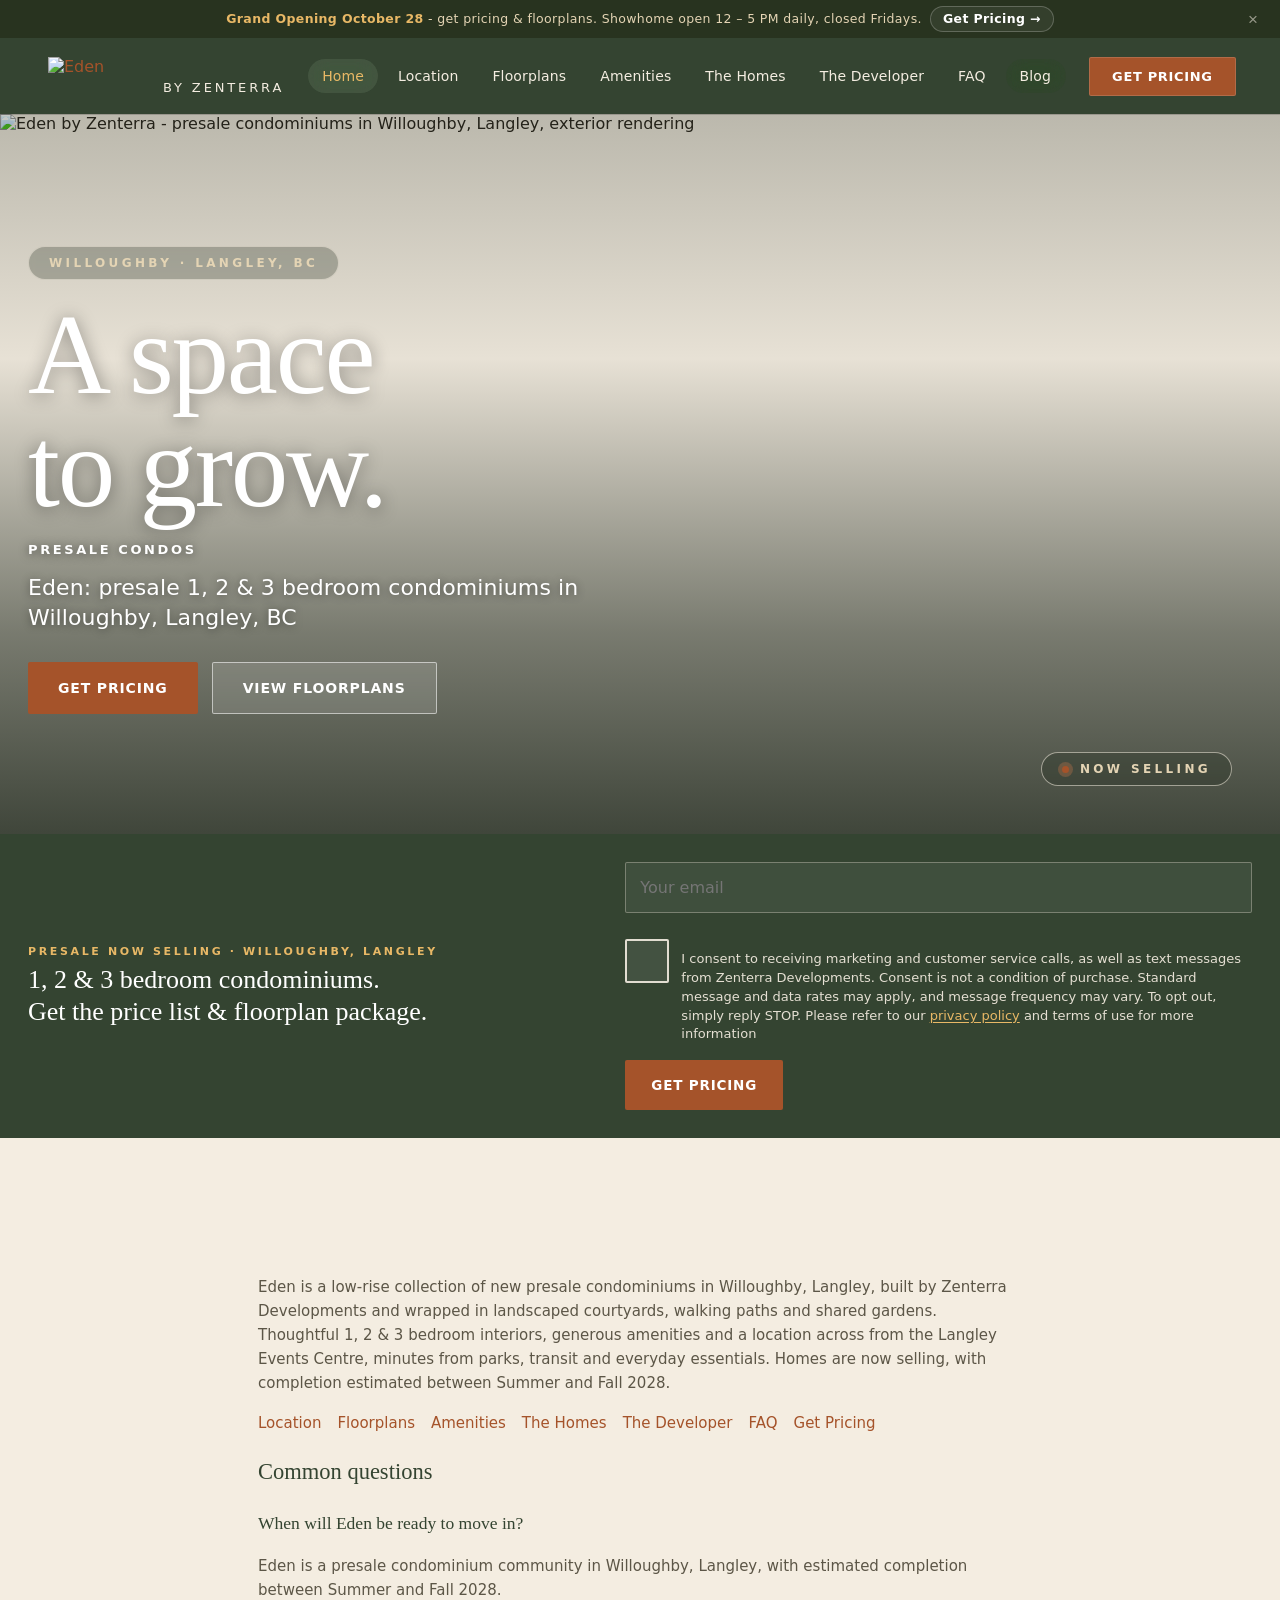
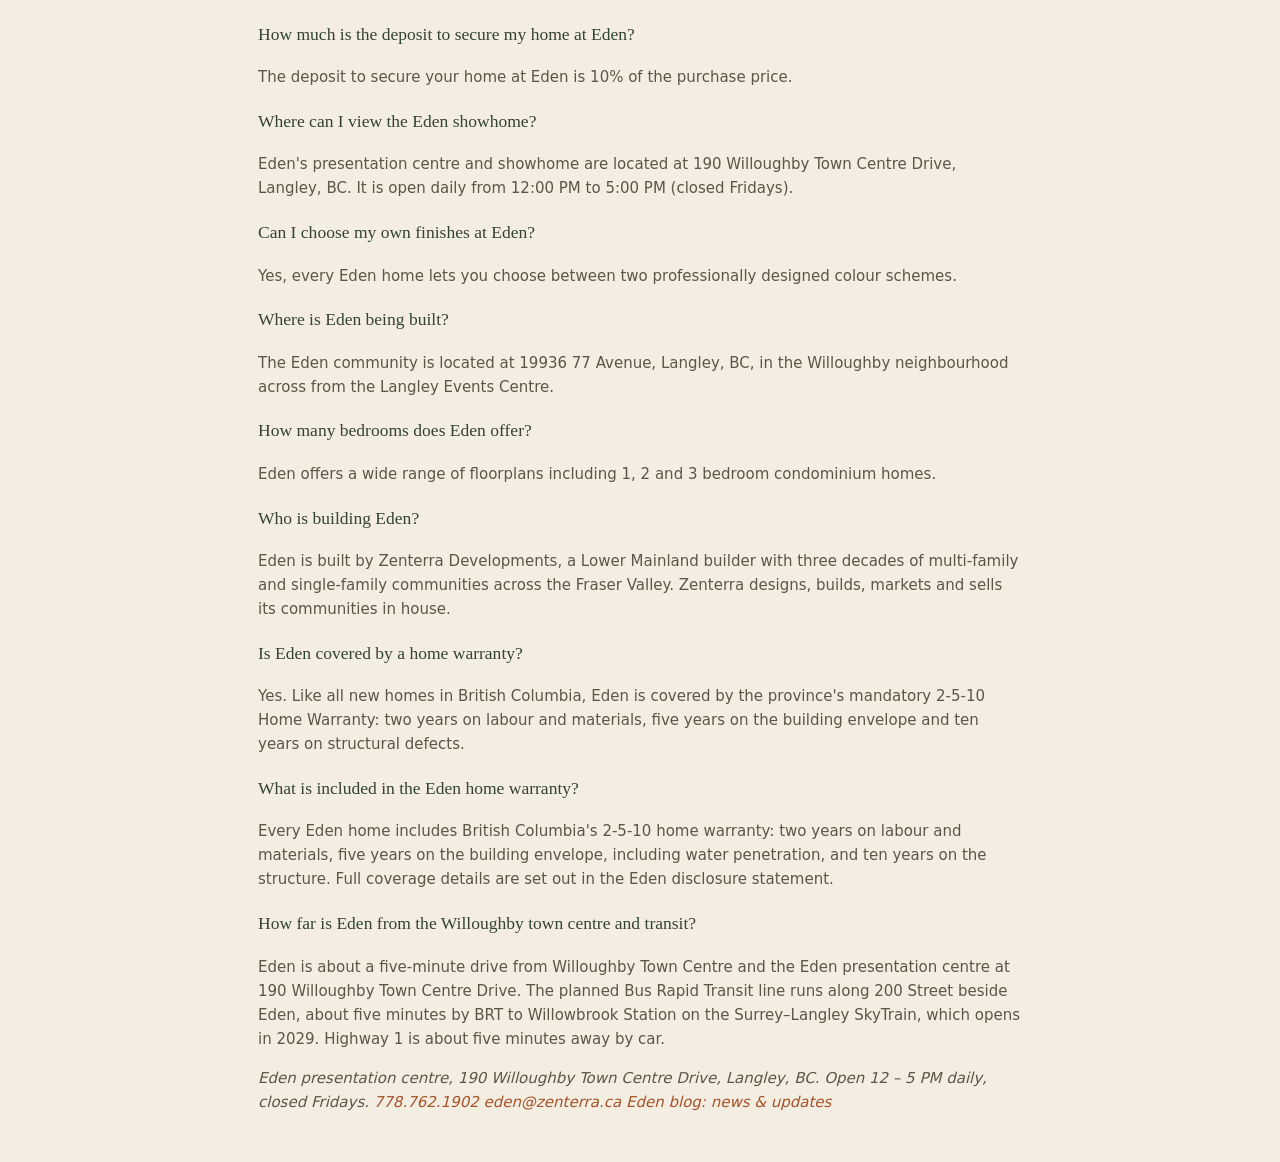
==== commit 38b585d1: "Add a required CASL consent checkbox to every Eden lead form. The checkbox blocks submit until it is" ====
--- a/index.html
+++ b/index.html
@@ -111,16 +111,34 @@
 .p0:hover{background:rgba(255,255,255,.18) !important;border-color:rgba(255,255,255,.4) !important;-webkit-backdrop-filter:blur(14px) saturate(180%) !important;backdrop-filter:blur(14px) saturate(180%) !important;box-shadow:inset 0 1px 0 rgba(255,255,255,.5),0 6px 16px -6px rgba(0,0,0,.5) !important}.p1:hover{background:rgba(255,255,255,.16) !important;color:#fff !important;-webkit-backdrop-filter:blur(12px) saturate(170%) !important;backdrop-filter:blur(12px) saturate(170%) !important;box-shadow:inset 0 1px 0 rgba(255,255,255,.45) !important}.p2:hover{color:#fff !important;background:rgba(255,255,255,.16) !important;border-color:rgba(255,255,255,.34) !important;-webkit-backdrop-filter:blur(16px) saturate(180%) !important;backdrop-filter:blur(16px) saturate(180%) !important;box-shadow:inset 0 1px 0 rgba(255,255,255,.5),inset 0 -6px 12px -8px rgba(255,255,255,.35),0 8px 20px -6px rgba(20,28,18,.45) !important;transform:translateY(-1px) !important}.p3:hover{background:linear-gradient(180deg,rgba(255,255,255,.28),rgba(255,255,255,.04)),var(--eden-terracotta) !important;border-color:rgba(255,255,255,.42) !important;box-shadow:inset 0 1px 0 rgba(255,255,255,.55),0 10px 24px -8px rgba(20,28,18,.55) !important;transform:translateY(-1px) !important}.p4:hover{background:#8c4523 !important;color:#fff !important}.p5:hover{background:rgba(30,40,28,.42) !important;border-color:rgba(244,237,225,.8) !important}.p6:hover{border-color:rgba(52,68,49,.26) !important;box-shadow:0 12px 28px rgba(28,38,26,.1) !important;transform:translateY(-3px) !important}.p7:hover{border-color:rgba(52,68,49,.3) !important;box-shadow:0 10px 26px -14px rgba(28,38,26,.35) !important;transform:translateY(-4px) !important;background:var(--eden-ivory-2) !important}.p8:hover{background:#8c4523 !important}.p9:hover{border-color:rgba(52,68,49,.34) !important;box-shadow:0 10px 26px -14px rgba(28,38,26,.35) !important;transform:translateY(-4px) !important;background:var(--eden-ivory-2) !important}.pa:hover{border-color:rgba(52,68,49,.3) !important;box-shadow:0 10px 26px -14px rgba(28,38,26,.35) !important;transform:translateY(-4px) !important}.pb:hover{box-shadow:0 14px 32px rgba(28,38,26,.14) !important;border-color:rgba(52,68,49,.24) !important;transform:translateY(-4px) !important}
 #eden-ssr [data-hero=meta]{visibility:hidden}@media (min-width:1080px){#eden-ssr [data-nav=desktop]{display:flex!important}#eden-ssr [data-nav=cta]{display:inline-block!important}#eden-ssr [data-nav=burger]{display:none!important}#eden-ssr [data-hero=section]{height:80vh!important;min-height:640px!important}#eden-ssr [data-hero=tile]{display:flex!important}#eden-ssr [data-hero=secondary]{display:inline-flex!important}#eden-ssr [data-hero=primary]{flex:0 0 auto!important}#eden-ssr [data-ann=full]{display:block!important}#eden-ssr [data-ann=short]{display:none!important}}#eden-static{max-width:820px;margin:0 auto;padding:48px 28px;font-size:15px;line-height:1.6;color:#5c5647}#eden-static h2,#eden-static h3{font-family:var(--font-serif);font-weight:400;color:var(--eden-moss)}#eden-static nav{display:flex;flex-wrap:wrap;gap:8px 16px;margin:16px 0}
 </style>
+<style id="eden-consent-css">
+.eden-consent{display:flex;align-items:flex-start;gap:12px;margin:16px 0 0;text-align:left}
+.eden-consent input[type=checkbox]{appearance:none;-webkit-appearance:none;width:44px;height:44px;min-width:44px;min-height:44px;margin:0;flex:none;box-sizing:border-box;cursor:pointer;border:2px solid #344431;border-radius:2px;background-color:#fff;background-repeat:no-repeat;background-position:center;background-size:22px 22px}
+.eden-consent input[type=checkbox]:checked{background-color:#344431;border-color:#344431;background-image:url("data:image/svg+xml;utf8,<svg xmlns='http://www.w3.org/2000/svg' viewBox='0 0 24 24' fill='none' stroke='%23fff' stroke-width='3' stroke-linecap='round' stroke-linejoin='round'><path d='M5 12.5 10 17.5 19 7'/></svg>")}
+.eden-consent input[type=checkbox]:focus,.eden-consent input[type=checkbox]:focus-visible{outline:2px solid #a5532a;outline-offset:2px}
+.eden-consent-copy{flex:1;min-width:0;padding-top:11px}
+.eden-consent label{display:block;margin:0;font-family:var(--font-sans),var(--sans),system-ui,sans-serif;font-size:13px;line-height:1.45;font-weight:400;letter-spacing:0;text-transform:none;color:#5c5647;cursor:pointer}
+.eden-consent a{color:#a5532a;text-decoration:underline;text-underline-offset:2px}
+.eden-consent a:focus-visible{outline:2px solid #a5532a;outline-offset:2px}
+.eden-consent-err{display:block;margin-top:6px;font-size:13.5px;line-height:1.4;color:#a3401f}
+.eden-consent.on-dark label{color:rgba(244,237,225,.92)}
+.eden-consent.on-dark a{color:#e8b866}
+.eden-consent.on-dark a:focus-visible{outline-color:#e8b866}
+.eden-consent.on-dark input[type=checkbox]{border-color:rgba(244,237,225,.9);background-color:rgba(255,255,255,.08)}
+.eden-consent.on-dark input[type=checkbox]:checked{background-color:#e4d4b4;border-color:#e4d4b4;background-image:url("data:image/svg+xml;utf8,<svg xmlns='http://www.w3.org/2000/svg' viewBox='0 0 24 24' fill='none' stroke='%23344431' stroke-width='3' stroke-linecap='round' stroke-linejoin='round'><path d='M5 12.5 10 17.5 19 7'/></svg>")}
+.eden-consent.on-dark input[type=checkbox]:focus,.eden-consent.on-dark input[type=checkbox]:focus-visible{outline-color:#e8b866}
+.eden-consent.on-dark .eden-consent-err{color:#ffd0c2}
+</style>
 <script defer src="assets/js/react.3c3bdae9.js"></script>
-<script defer src="assets/js/eden.54565482.js"></script>
+<script defer src="assets/js/eden.83d02ee7.js"></script>
 </head>
 <body>
 <!-- Google Tag Manager (noscript) -->
 <noscript><iframe src="https://www.googletagmanager.com/ns.html?id=GTM-M4MNHS77" height="0" width="0" style="display:none;visibility:hidden" title="Google Tag Manager"></iframe></noscript>
 <!-- End Google Tag Manager (noscript) -->
-<div id="eden-root"><div class="sc-host" id="eden-ssr" data-sc-name="Eden"><div style="min-height:100vh;display:flex;flex-direction:column"><header style="position:fixed;top:0;left:0;right:0;z-index:100;background:var(--eden-moss);box-shadow:0 1px 0 rgba(0,0,0,.18)">  <div style="background:#28331f;color:var(--eden-sand);font-size:12.5px;letter-spacing:.03em;height:38px;box-sizing:border-box;padding:0 44px;position:relative;line-height:1.4;display:flex;align-items:center;justify-content:center;gap:4px;white-space:nowrap;overflow:hidden"> <span data-ann="full" style="display:none;min-width:0;overflow:hidden;text-overflow:ellipsis;pointer-events:none;-webkit-user-select:none;user-select:none;-webkit-tap-highlight-color:transparent;cursor:default"><strong style="color:var(--eden-wheat);font-weight:600">Grand Opening October 28</strong> - get pricing &amp; floorplans. Showhome open 12 – 5 PM daily, closed Fridays.</span><span data-ann="short" style="display:block;min-width:0;overflow:hidden;text-overflow:ellipsis;pointer-events:none;-webkit-user-select:none;user-select:none;-webkit-tap-highlight-color:transparent;cursor:default"><strong style="color:var(--eden-wheat);font-weight:600">Grand Opening October 28</strong> · Showhome 12 – 5 PM, closed Fridays</span><a href="#" data-ann="full" style="display:none;flex:none;color:#fff;font-weight:600;border:1px solid rgba(255,255,255,.22);border-radius:999px;padding:3px 12px;margin-left:4px;background:rgba(255,255,255,.06);transition:background .28s ease,border-color .28s ease,box-shadow .28s ease" class="p0">Get Pricing →</a> <button aria-label="Dismiss" style="position:absolute;right:14px;top:50%;transform:translateY(-50%);background:none;border:none;color:rgba(244,237,225,.55);cursor:pointer;font-size:17px;line-height:1;padding:4px;width:26px;height:26px;border-radius:999px;transition:background .28s ease,color .28s ease,box-shadow .28s ease" class="p1">×</button> </div>  <div style="max-width:var(--maxw);margin:0 auto;padding:0 28px;height:76px;display:flex;align-items:center;justify-content:space-between;gap:24px"> <a href="#" aria-label="Eden by Zenterra home" style="display:flex;align-items:center;text-decoration:none;flex:none"> <img src="https://res.cloudinary.com/jvsvq2qw/image/upload/f_auto,q_auto,w_400/v1787251813/eden-logo-ivory_pziaut.png" alt="Eden" width="101" height="38" style="height:38px;width:101px;display:block"> <span style="align-self:flex-end;margin-left:14px;margin-bottom:0;font-size:13px;letter-spacing:.22em;text-transform:uppercase;font-weight:300;color:#f4ede1;white-space:nowrap">By Zenterra</span> </a> <nav style="display:none;align-items:center;gap:6px" data-nav="desktop">  <a href="#" style="position:relative;padding:8px 13px;font-size:14px;font-weight:500;white-space:nowrap;color:var(--eden-wheat);letter-spacing:.01em;border-radius:999px;border:1px solid transparent;background:rgba(255,255,255,.09);-webkit-backdrop-filter:blur(10px) saturate(150%);backdrop-filter:blur(10px) saturate(150%);transition:color .2s ease,background .28s ease,border-color .28s ease,box-shadow .28s ease,transform .28s cubic-bezier(.22,.9,.28,1)" class="p2"><span class="sc-interp">Home</span></a>  <a href="#" style="position:relative;padding:8px 13px;font-size:14px;font-weight:500;white-space:nowrap;color:var(--eden-ivory);letter-spacing:.01em;border-radius:999px;border:1px solid transparent;background:transparent;-webkit-backdrop-filter:none;backdrop-filter:none;transition:color .2s ease,background .28s ease,border-color .28s ease,box-shadow .28s ease,transform .28s cubic-bezier(.22,.9,.28,1)" class="p2"><span class="sc-interp">Location</span></a>  <a href="#" style="position:relative;padding:8px 13px;font-size:14px;font-weight:500;white-space:nowrap;color:var(--eden-ivory);letter-spacing:.01em;border-radius:999px;border:1px solid transparent;background:transparent;-webkit-backdrop-filter:none;backdrop-filter:none;transition:color .2s ease,background .28s ease,border-color .28s ease,box-shadow .28s ease,transform .28s cubic-bezier(.22,.9,.28,1)" class="p2"><span class="sc-interp">Floorplans</span></a>  <a href="#" style="position:relative;padding:8px 13px;font-size:14px;font-weight:500;white-space:nowrap;color:var(--eden-ivory);letter-spacing:.01em;border-radius:999px;border:1px solid transparent;background:transparent;-webkit-backdrop-filter:none;backdrop-filter:none;transition:color .2s ease,background .28s ease,border-color .28s ease,box-shadow .28s ease,transform .28s cubic-bezier(.22,.9,.28,1)" class="p2"><span class="sc-interp">Amenities</span></a>  <a href="#" style="position:relative;padding:8px 13px;font-size:14px;font-weight:500;white-space:nowrap;color:var(--eden-ivory);letter-spacing:.01em;border-radius:999px;border:1px solid transparent;background:transparent;-webkit-backdrop-filter:none;backdrop-filter:none;transition:color .2s ease,background .28s ease,border-color .28s ease,box-shadow .28s ease,transform .28s cubic-bezier(.22,.9,.28,1)" class="p2"><span class="sc-interp">The Homes</span></a>  <a href="#" style="position:relative;padding:8px 13px;font-size:14px;font-weight:500;white-space:nowrap;color:var(--eden-ivory);letter-spacing:.01em;border-radius:999px;border:1px solid transparent;background:transparent;-webkit-backdrop-filter:none;backdrop-filter:none;transition:color .2s ease,background .28s ease,border-color .28s ease,box-shadow .28s ease,transform .28s cubic-bezier(.22,.9,.28,1)" class="p2"><span class="sc-interp">The Developer</span></a>  <a href="#" style="position:relative;padding:8px 13px;font-size:14px;font-weight:500;white-space:nowrap;color:var(--eden-ivory);letter-spacing:.01em;border-radius:999px;border:1px solid transparent;background:transparent;-webkit-backdrop-filter:none;backdrop-filter:none;transition:color .2s ease,background .28s ease,border-color .28s ease,box-shadow .28s ease,transform .28s cubic-bezier(.22,.9,.28,1)" class="p2"><span class="sc-interp">FAQ</span></a>  <a href="#" style="position:relative;padding:8px 13px;font-size:14px;font-weight:500;white-space:nowrap;color:var(--eden-ivory);letter-spacing:.01em;border-radius:999px;border:1px solid transparent;background:transparent;-webkit-backdrop-filter:blur(10px) saturate(150%);backdrop-filter:blur(10px) saturate(150%);transition:color .2s ease,background .28s ease,border-color .28s ease,box-shadow .28s ease,transform .28s cubic-bezier(.22,.9,.28,1)" class="p2"><span class="sc-interp">Blog</span></a>  </nav> <a href="#" style="display:none;background:var(--eden-terracotta);color:#fff;padding:11px 22px;font-size:13px;letter-spacing:.05em;text-transform:uppercase;font-weight:600;border-radius:2px;flex:none;position:relative;overflow:hidden;border:1px solid rgba(255,255,255,.14);transition:background .28s ease,box-shadow .28s ease,border-color .28s ease,transform .28s cubic-bezier(.22,.9,.28,1)" data-nav="cta" class="p3">Get Pricing</a> <button aria-label="Menu" aria-expanded="false" data-nav="burger" style="display:block;background:none;border:none;cursor:pointer;padding:6px;color:var(--eden-ivory)"> <span style="display:block;width:22px;height:2px;background:currentColor;margin:4px 0"></span> <span style="display:block;width:22px;height:2px;background:currentColor;margin:4px 0"></span> <span style="display:block;width:22px;height:2px;background:currentColor;margin:4px 0"></span> </button> </div>  </header><main style="flex:1;display:flex;flex-direction:column;padding-top:114px;padding-bottom:74px"><div style="flex:1;"><section data-hero="section" style="position:relative;height:calc(100svh - 114px);min-height:440px;width:100%;overflow:hidden"> <div style="position:absolute;inset:0;filter:saturate(1.24) contrast(1.07) brightness(1.05)"> <img sizes="100vw" width="1600" height="900" fetchpriority="high" decoding="async" alt="Eden by Zenterra - presale condominiums in Willoughby, Langley, exterior rendering" style="position:absolute;inset:0;width:100%;height:100%;object-fit:cover" id="eden-hero-img">  </div> <div style="position:absolute;inset:0;background:linear-gradient(180deg,rgba(24,33,22,.26) 0%,rgba(24,33,22,.06) 34%,rgba(24,33,22,.56) 72%,rgba(24,33,22,.82) 100%);pointer-events:none"></div> <div style="position:absolute;inset:0;display:flex;flex-direction:column;justify-content:flex-end;padding:0 28px clamp(26px,7vh,86px);pointer-events:none"> <div style="max-width:var(--maxw);margin:0 auto;width:100%"> <p style="margin:0 0 clamp(12px,2vh,18px)"><span style="display:inline-block;font-size:12px;letter-spacing:.28em;text-transform:uppercase;color:var(--eden-sand);font-weight:600;border:1px solid rgba(244,237,225,.55);border-radius:999px;padding:9px 20px;background:rgba(30,40,28,.28);backdrop-filter:blur(3px);white-space:nowrap">Willoughby · Langley, BC</span></p> <p style="font-family:var(--font-serif);font-weight:300;color:#fff;font-size:clamp(48px,9vw,116px);line-height:.98;margin:0;letter-spacing:-.02em;text-shadow:0 2px 18px rgba(0,0,0,.4)">A space<br>to grow.</p> <p style="margin:clamp(12px,2vh,18px) 0 0;font-size:13px;letter-spacing:.2em;text-transform:uppercase;color:#fff;font-weight:700;text-shadow:0 1px 10px rgba(0,0,0,.55)">Presale condos</p> <h1 style="font-family:var(--font-sans);color:#fff;font-size:clamp(17px,2.3vw,22px);font-weight:500;line-height:1.35;max-width:620px;margin:clamp(10px,1.8vh,18px) 0 0;letter-spacing:.005em;text-shadow:0 1px 8px rgba(0,0,0,.45)">Eden: presale 1, 2 &amp; 3 bedroom condominiums in Willoughby, Langley, BC</h1>  <div style="display:flex;gap:14px;flex-wrap:wrap;margin-top:clamp(16px,3.2vh,34px);pointer-events:auto"> <a href="#" data-hero="primary" data-cta="hero" style="flex:1 1 100%;display:inline-flex;align-items:center;justify-content:center;min-height:52px;box-sizing:border-box;background:var(--eden-terracotta);color:#fff;padding:16px 30px;font-size:14px;letter-spacing:.06em;text-transform:uppercase;font-weight:600;border-radius:2px" class="p4">Get Pricing</a> <a href="#" data-hero="secondary" style="display:none;align-items:center;justify-content:center;min-height:52px;box-sizing:border-box;background:rgba(255,255,255,.12);border:1px solid rgba(255,255,255,.55);color:#fff;padding:16px 30px;font-size:14px;letter-spacing:.06em;text-transform:uppercase;font-weight:600;border-radius:2px;backdrop-filter:blur(2px)">View floorplans</a> </div> <div data-hero="meta" style="display:inline-flex;margin-top:clamp(12px,2.6vh,30px);align-items:center;gap:clamp(10px,2.4vw,14px);font-size:clamp(10px,2.7vw,12px);letter-spacing:.16em;text-transform:uppercase;color:var(--eden-sand);font-weight:600;border:1px solid rgba(244,237,225,.4);border-radius:999px;padding:clamp(7px,1.8vw,9px) clamp(13px,3.4vw,20px);background:rgba(30,40,28,.24);-webkit-backdrop-filter:blur(3px);backdrop-filter:blur(3px);white-space:nowrap"> <span style="display:flex;align-items:center;gap:8px"> <span style="width:6px;height:6px;border-radius:50%;background:var(--eden-wheat);opacity:.85"></span> <span class="sc-interp">1:06 PM</span> in Willoughby </span>  </div> </div> </div> <a href="#" data-hero="tile" style="display:none;position:absolute;right:clamp(20px,4vw,48px);bottom:clamp(20px,4vw,48px);z-index:3;align-items:center;gap:11px;font-size:12px;letter-spacing:.28em;text-transform:uppercase;color:var(--eden-sand);font-weight:600;text-decoration:none;border:1px solid rgba(244,237,225,.55);border-radius:999px;padding:9px 20px;background:rgba(30,40,28,.28);-webkit-backdrop-filter:blur(3px);backdrop-filter:blur(3px);white-space:nowrap;transition:background .3s ease,border-color .3s ease" class="p5"> <span style="width:7px;height:7px;border-radius:50%;background:var(--eden-terracotta);box-shadow:0 0 0 4px rgba(208,122,76,.3)"></span> Now selling </a> </section><section style="background:var(--eden-moss);padding:clamp(18px,3vw,28px) 28px"> <div style="max-width:var(--maxw);margin:0 auto;display:flex;align-items:center;justify-content:space-between;gap:clamp(14px,2.4vw,32px);flex-wrap:wrap"> <div style="min-width:0;flex:1 1 300px"> <p style="margin:0 0 6px;font-size:11px;letter-spacing:.24em;text-transform:uppercase;color:var(--eden-wheat);font-weight:700">Presale now selling · Willoughby, Langley</p> <p style="margin:0;font-family:var(--font-serif);font-size:clamp(19px,2.6vw,26px);line-height:1.2;color:#fff;font-weight:300">1, 2 &amp; 3 bedroom condominiums. <br>Get the price list &amp; floorplan package.</p> </div> <form style="display:flex;gap:10px;flex:1 1 320px;max-width:520px;flex-wrap:wrap"> <input type="email" name="email" inputmode="email" autocomplete="email" autocapitalize="off" placeholder="Your email" aria-label="Your email" style="flex:1 1 180px;min-width:0;min-height:50px;padding:15px 14px;border:1px solid rgba(244,237,225,.32);border-radius:2px;background:rgba(255,255,255,.06);font-family:var(--font-sans);font-size:16px;color:#fff;box-sizing:border-box" value=""> <button type="submit" style="flex:0 0 auto;min-height:50px;background:var(--eden-terracotta);color:#fff;padding:15px 26px;font-size:13.5px;letter-spacing:.06em;text-transform:uppercase;font-weight:600;border:none;border-radius:2px;cursor:pointer;font-family:var(--font-sans);white-space:nowrap">Get Pricing</button> </form> </div> </section></div></main></div></div></div>
+<div id="eden-root"><div class="sc-host" id="eden-ssr" data-sc-name="Eden"><div style="min-height:100vh;display:flex;flex-direction:column"><header style="position:fixed;top:0;left:0;right:0;z-index:100;background:var(--eden-moss);box-shadow:0 1px 0 rgba(0,0,0,.18)">  <div style="background:#28331f;color:var(--eden-sand);font-size:12.5px;letter-spacing:.03em;height:38px;box-sizing:border-box;padding:0 44px;position:relative;line-height:1.4;display:flex;align-items:center;justify-content:center;gap:4px;white-space:nowrap;overflow:hidden"> <span data-ann="full" style="display:none;min-width:0;overflow:hidden;text-overflow:ellipsis;pointer-events:none;-webkit-user-select:none;user-select:none;-webkit-tap-highlight-color:transparent;cursor:default"><strong style="color:var(--eden-wheat);font-weight:600">Grand Opening October 28</strong> - get pricing &amp; floorplans. Showhome open 12 – 5 PM daily, closed Fridays.</span><span data-ann="short" style="display:block;min-width:0;overflow:hidden;text-overflow:ellipsis;pointer-events:none;-webkit-user-select:none;user-select:none;-webkit-tap-highlight-color:transparent;cursor:default"><strong style="color:var(--eden-wheat);font-weight:600">Grand Opening October 28</strong> · Showhome 12 – 5 PM, closed Fridays</span><a href="#" data-ann="full" style="display:none;flex:none;color:#fff;font-weight:600;border:1px solid rgba(255,255,255,.22);border-radius:999px;padding:3px 12px;margin-left:4px;background:rgba(255,255,255,.06);transition:background .28s ease,border-color .28s ease,box-shadow .28s ease" class="p0">Get Pricing →</a> <button aria-label="Dismiss" style="position:absolute;right:14px;top:50%;transform:translateY(-50%);background:none;border:none;color:rgba(244,237,225,.55);cursor:pointer;font-size:17px;line-height:1;padding:4px;width:26px;height:26px;border-radius:999px;transition:background .28s ease,color .28s ease,box-shadow .28s ease" class="p1">×</button> </div>  <div style="max-width:var(--maxw);margin:0 auto;padding:0 28px;height:76px;display:flex;align-items:center;justify-content:space-between;gap:24px"> <a href="#" aria-label="Eden by Zenterra home" style="display:flex;align-items:center;text-decoration:none;flex:none"> <img src="https://res.cloudinary.com/jvsvq2qw/image/upload/f_auto,q_auto,w_400/v1787251813/eden-logo-ivory_pziaut.png" alt="Eden" width="101" height="38" style="height:38px;width:101px;display:block"> <span style="align-self:flex-end;margin-left:14px;margin-bottom:0;font-size:13px;letter-spacing:.22em;text-transform:uppercase;font-weight:300;color:#f4ede1;white-space:nowrap">By Zenterra</span> </a> <nav style="display:none;align-items:center;gap:6px" data-nav="desktop">  <a href="#" style="position:relative;padding:8px 13px;font-size:14px;font-weight:500;white-space:nowrap;color:var(--eden-wheat);letter-spacing:.01em;border-radius:999px;border:1px solid transparent;background:rgba(255,255,255,.09);-webkit-backdrop-filter:blur(10px) saturate(150%);backdrop-filter:blur(10px) saturate(150%);transition:color .2s ease,background .28s ease,border-color .28s ease,box-shadow .28s ease,transform .28s cubic-bezier(.22,.9,.28,1)" class="p2"><span class="sc-interp">Home</span></a>  <a href="#" style="position:relative;padding:8px 13px;font-size:14px;font-weight:500;white-space:nowrap;color:var(--eden-ivory);letter-spacing:.01em;border-radius:999px;border:1px solid transparent;background:transparent;-webkit-backdrop-filter:none;backdrop-filter:none;transition:color .2s ease,background .28s ease,border-color .28s ease,box-shadow .28s ease,transform .28s cubic-bezier(.22,.9,.28,1)" class="p2"><span class="sc-interp">Location</span></a>  <a href="#" style="position:relative;padding:8px 13px;font-size:14px;font-weight:500;white-space:nowrap;color:var(--eden-ivory);letter-spacing:.01em;border-radius:999px;border:1px solid transparent;background:transparent;-webkit-backdrop-filter:none;backdrop-filter:none;transition:color .2s ease,background .28s ease,border-color .28s ease,box-shadow .28s ease,transform .28s cubic-bezier(.22,.9,.28,1)" class="p2"><span class="sc-interp">Floorplans</span></a>  <a href="#" style="position:relative;padding:8px 13px;font-size:14px;font-weight:500;white-space:nowrap;color:var(--eden-ivory);letter-spacing:.01em;border-radius:999px;border:1px solid transparent;background:transparent;-webkit-backdrop-filter:none;backdrop-filter:none;transition:color .2s ease,background .28s ease,border-color .28s ease,box-shadow .28s ease,transform .28s cubic-bezier(.22,.9,.28,1)" class="p2"><span class="sc-interp">Amenities</span></a>  <a href="#" style="position:relative;padding:8px 13px;font-size:14px;font-weight:500;white-space:nowrap;color:var(--eden-ivory);letter-spacing:.01em;border-radius:999px;border:1px solid transparent;background:transparent;-webkit-backdrop-filter:none;backdrop-filter:none;transition:color .2s ease,background .28s ease,border-color .28s ease,box-shadow .28s ease,transform .28s cubic-bezier(.22,.9,.28,1)" class="p2"><span class="sc-interp">The Homes</span></a>  <a href="#" style="position:relative;padding:8px 13px;font-size:14px;font-weight:500;white-space:nowrap;color:var(--eden-ivory);letter-spacing:.01em;border-radius:999px;border:1px solid transparent;background:transparent;-webkit-backdrop-filter:none;backdrop-filter:none;transition:color .2s ease,background .28s ease,border-color .28s ease,box-shadow .28s ease,transform .28s cubic-bezier(.22,.9,.28,1)" class="p2"><span class="sc-interp">The Developer</span></a>  <a href="#" style="position:relative;padding:8px 13px;font-size:14px;font-weight:500;white-space:nowrap;color:var(--eden-ivory);letter-spacing:.01em;border-radius:999px;border:1px solid transparent;background:transparent;-webkit-backdrop-filter:none;backdrop-filter:none;transition:color .2s ease,background .28s ease,border-color .28s ease,box-shadow .28s ease,transform .28s cubic-bezier(.22,.9,.28,1)" class="p2"><span class="sc-interp">FAQ</span></a>  <a href="#" style="position:relative;padding:8px 13px;font-size:14px;font-weight:500;white-space:nowrap;color:var(--eden-ivory);letter-spacing:.01em;border-radius:999px;border:1px solid transparent;background:transparent;-webkit-backdrop-filter:blur(10px) saturate(150%);backdrop-filter:blur(10px) saturate(150%);transition:color .2s ease,background .28s ease,border-color .28s ease,box-shadow .28s ease,transform .28s cubic-bezier(.22,.9,.28,1)" class="p2"><span class="sc-interp">Blog</span></a>  </nav> <a href="#" style="display:none;background:var(--eden-terracotta);color:#fff;padding:11px 22px;font-size:13px;letter-spacing:.05em;text-transform:uppercase;font-weight:600;border-radius:2px;flex:none;position:relative;overflow:hidden;border:1px solid rgba(255,255,255,.14);transition:background .28s ease,box-shadow .28s ease,border-color .28s ease,transform .28s cubic-bezier(.22,.9,.28,1)" data-nav="cta" class="p3">Get Pricing</a> <button aria-label="Menu" aria-expanded="false" data-nav="burger" style="display:block;background:none;border:none;cursor:pointer;padding:6px;color:var(--eden-ivory)"> <span style="display:block;width:22px;height:2px;background:currentColor;margin:4px 0"></span> <span style="display:block;width:22px;height:2px;background:currentColor;margin:4px 0"></span> <span style="display:block;width:22px;height:2px;background:currentColor;margin:4px 0"></span> </button> </div>  </header><main style="flex:1;display:flex;flex-direction:column;padding-top:114px;padding-bottom:74px"><div style="flex:1;"><section data-hero="section" style="position:relative;height:calc(100svh - 114px);min-height:440px;width:100%;overflow:hidden"> <div style="position:absolute;inset:0;filter:saturate(1.24) contrast(1.07) brightness(1.05)"> <img sizes="100vw" width="1600" height="900" fetchpriority="high" decoding="async" alt="Eden by Zenterra - presale condominiums in Willoughby, Langley, exterior rendering" style="position:absolute;inset:0;width:100%;height:100%;object-fit:cover" id="eden-hero-img">  </div> <div style="position:absolute;inset:0;background:linear-gradient(180deg,rgba(24,33,22,.26) 0%,rgba(24,33,22,.06) 34%,rgba(24,33,22,.56) 72%,rgba(24,33,22,.82) 100%);pointer-events:none"></div> <div style="position:absolute;inset:0;display:flex;flex-direction:column;justify-content:flex-end;padding:0 28px clamp(26px,7vh,86px);pointer-events:none"> <div style="max-width:var(--maxw);margin:0 auto;width:100%"> <p style="margin:0 0 clamp(12px,2vh,18px)"><span style="display:inline-block;font-size:12px;letter-spacing:.28em;text-transform:uppercase;color:var(--eden-sand);font-weight:600;border:1px solid rgba(244,237,225,.55);border-radius:999px;padding:9px 20px;background:rgba(30,40,28,.28);backdrop-filter:blur(3px);white-space:nowrap">Willoughby · Langley, BC</span></p> <p style="font-family:var(--font-serif);font-weight:300;color:#fff;font-size:clamp(48px,9vw,116px);line-height:.98;margin:0;letter-spacing:-.02em;text-shadow:0 2px 18px rgba(0,0,0,.4)">A space<br>to grow.</p> <p style="margin:clamp(12px,2vh,18px) 0 0;font-size:13px;letter-spacing:.2em;text-transform:uppercase;color:#fff;font-weight:700;text-shadow:0 1px 10px rgba(0,0,0,.55)">Presale condos</p> <h1 style="font-family:var(--font-sans);color:#fff;font-size:clamp(17px,2.3vw,22px);font-weight:500;line-height:1.35;max-width:620px;margin:clamp(10px,1.8vh,18px) 0 0;letter-spacing:.005em;text-shadow:0 1px 8px rgba(0,0,0,.45)">Eden: presale 1, 2 &amp; 3 bedroom condominiums in Willoughby, Langley, BC</h1>  <div style="display:flex;gap:14px;flex-wrap:wrap;margin-top:clamp(16px,3.2vh,34px);pointer-events:auto"> <a href="#" data-hero="primary" data-cta="hero" style="flex:1 1 100%;display:inline-flex;align-items:center;justify-content:center;min-height:52px;box-sizing:border-box;background:var(--eden-terracotta);color:#fff;padding:16px 30px;font-size:14px;letter-spacing:.06em;text-transform:uppercase;font-weight:600;border-radius:2px" class="p4">Get Pricing</a> <a href="#" data-hero="secondary" style="display:none;align-items:center;justify-content:center;min-height:52px;box-sizing:border-box;background:rgba(255,255,255,.12);border:1px solid rgba(255,255,255,.55);color:#fff;padding:16px 30px;font-size:14px;letter-spacing:.06em;text-transform:uppercase;font-weight:600;border-radius:2px;backdrop-filter:blur(2px)">View floorplans</a> </div> <div data-hero="meta" style="display:inline-flex;margin-top:clamp(12px,2.6vh,30px);align-items:center;gap:clamp(10px,2.4vw,14px);font-size:clamp(10px,2.7vw,12px);letter-spacing:.16em;text-transform:uppercase;color:var(--eden-sand);font-weight:600;border:1px solid rgba(244,237,225,.4);border-radius:999px;padding:clamp(7px,1.8vw,9px) clamp(13px,3.4vw,20px);background:rgba(30,40,28,.24);-webkit-backdrop-filter:blur(3px);backdrop-filter:blur(3px);white-space:nowrap"> <span style="display:flex;align-items:center;gap:8px"> <span style="width:6px;height:6px;border-radius:50%;background:var(--eden-wheat);opacity:.85"></span> <span class="sc-interp">1:06 PM</span> in Willoughby </span>  </div> </div> </div> <a href="#" data-hero="tile" style="display:none;position:absolute;right:clamp(20px,4vw,48px);bottom:clamp(20px,4vw,48px);z-index:3;align-items:center;gap:11px;font-size:12px;letter-spacing:.28em;text-transform:uppercase;color:var(--eden-sand);font-weight:600;text-decoration:none;border:1px solid rgba(244,237,225,.55);border-radius:999px;padding:9px 20px;background:rgba(30,40,28,.28);-webkit-backdrop-filter:blur(3px);backdrop-filter:blur(3px);white-space:nowrap;transition:background .3s ease,border-color .3s ease" class="p5"> <span style="width:7px;height:7px;border-radius:50%;background:var(--eden-terracotta);box-shadow:0 0 0 4px rgba(208,122,76,.3)"></span> Now selling </a> </section><section style="background:var(--eden-moss);padding:clamp(18px,3vw,28px) 28px"> <div style="max-width:var(--maxw);margin:0 auto;display:flex;align-items:center;justify-content:space-between;gap:clamp(14px,2.4vw,32px);flex-wrap:wrap"> <div style="min-width:0;flex:1 1 300px"> <p style="margin:0 0 6px;font-size:11px;letter-spacing:.24em;text-transform:uppercase;color:var(--eden-wheat);font-weight:700">Presale now selling · Willoughby, Langley</p> <p style="margin:0;font-family:var(--font-serif);font-size:clamp(19px,2.6vw,26px);line-height:1.2;color:#fff;font-weight:300">1, 2 &amp; 3 bedroom condominiums. <br>Get the price list &amp; floorplan package.</p> </div> <form novalidate style="display:flex;gap:10px;flex:1 1 360px;max-width:640px;flex-wrap:wrap"> <input type="email" name="email" inputmode="email" autocomplete="email" autocapitalize="off" placeholder="Your email" aria-label="Your email" style="flex:1 1 100%;min-width:0;min-height:50px;padding:15px 14px;border:1px solid rgba(244,237,225,.32);border-radius:2px;background:rgba(255,255,255,.06);font-family:var(--font-sans);font-size:16px;color:#fff;box-sizing:border-box" value=""> <div class="eden-consent on-dark" style="flex:1 1 100%"> <input id="eden-sms-hero" name="sms_consent" type="checkbox" value="yes" required autocomplete="off" aria-invalid="false" aria-describedby="eden-sms-hero-err"> <div class="eden-consent-copy"><label for="eden-sms-hero">I consent to receiving marketing and customer service calls, as well as text messages from Zenterra Developments. Consent is not a condition of purchase. Standard message and data rates may apply, and message frequency may vary. To opt out, simply reply STOP. Please refer to our <a href="https://www.zenterra.ca/privacy-policy-terms-of-use/" target="_blank" rel="noopener">privacy policy</a> and terms of use for more information</label><span id="eden-sms-hero-err" class="eden-consent-err" data-consent-err role="alert" hidden></span></div></div> <button type="submit" style="flex:0 0 auto;min-height:50px;background:var(--eden-terracotta);color:#fff;padding:15px 26px;font-size:13.5px;letter-spacing:.06em;text-transform:uppercase;font-weight:600;border:none;border-radius:2px;cursor:pointer;font-family:var(--font-sans);white-space:nowrap">Get Pricing</button> </form> </div> </section></div></main></div></div></div>
 <script>(function(){var B=window.EdenBoot,im=document.getElementById("eden-hero-img");if(B&&im){var p=B.phase();im.srcset=B.heroSrcset(p);im.sizes="100vw";im.src=B.heroSrc(p,1600);im.setAttribute("data-eden-set","1");}
-document.addEventListener("click",function(e){if(window.__edenBooted)return;var a=e.target.closest&&e.target.closest("#eden-ssr a,#eden-ssr button");if(!a)return;e.preventDefault();
+document.addEventListener("click",function(e){if(window.__edenBooted)return;var a=e.target.closest&&e.target.closest("#eden-ssr a,#eden-ssr button");if(!a)return;if(a.type==="submit"){var form=a.form,box=form&&form.elements.sms_consent,err=form&&form.querySelector("[data-consent-err]");if(box&&!box.checked){e.preventDefault();if(err){err.hidden=false;err.textContent="Please tick the consent box to continue.";}box.setAttribute("aria-invalid","true");box.focus();return;}if(box&&box.checked)window.__edenConsent=true;}e.preventDefault();
 if(a.getAttribute("data-hero")==="secondary"){location.hash="floorplans";return;}
 var s=a.getAttribute("data-hero")==="primary"?"hero":a.getAttribute("data-nav")==="cta"?"header":a.getAttribute("data-hero")==="tile"?"cta_band":a.getAttribute("data-ann")==="full"?"announcement":a.type==="submit"?"hero_band":null;
 if(s)window.__edenPending=s;},true);})();</script>
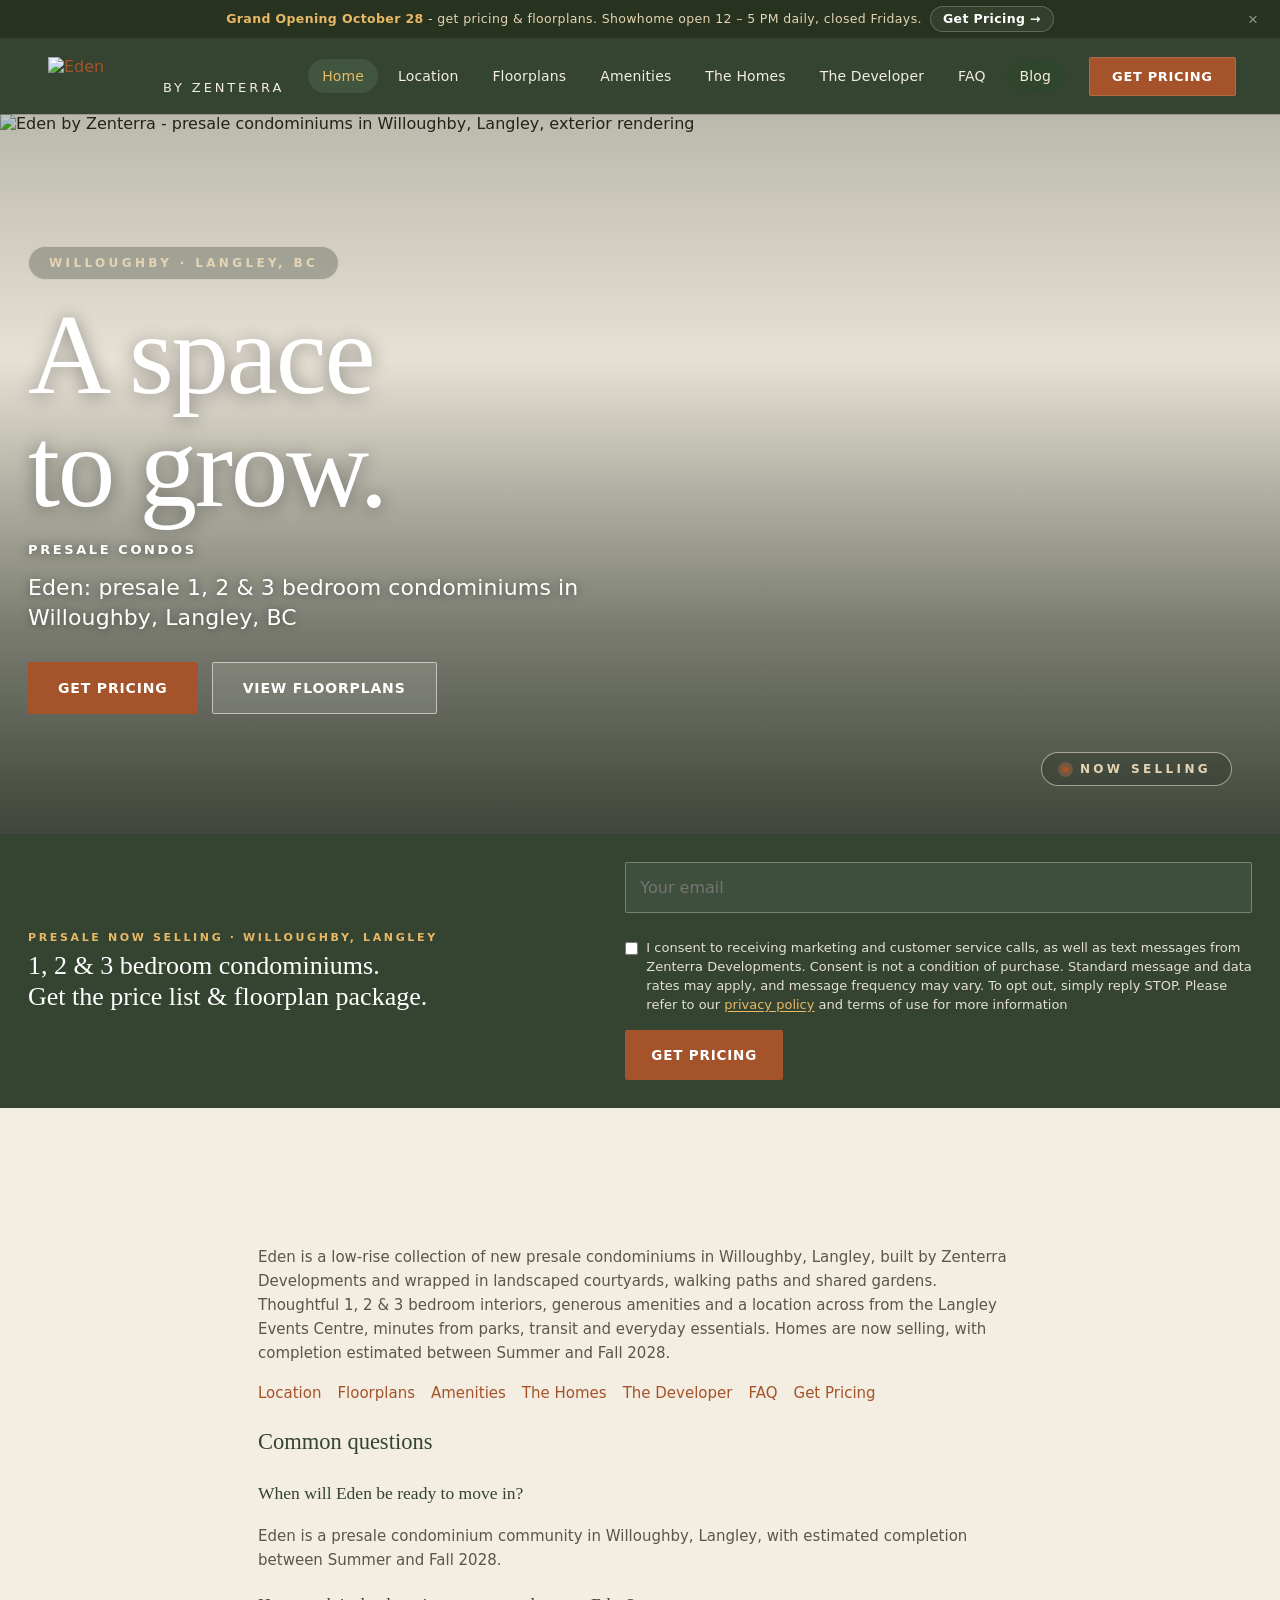
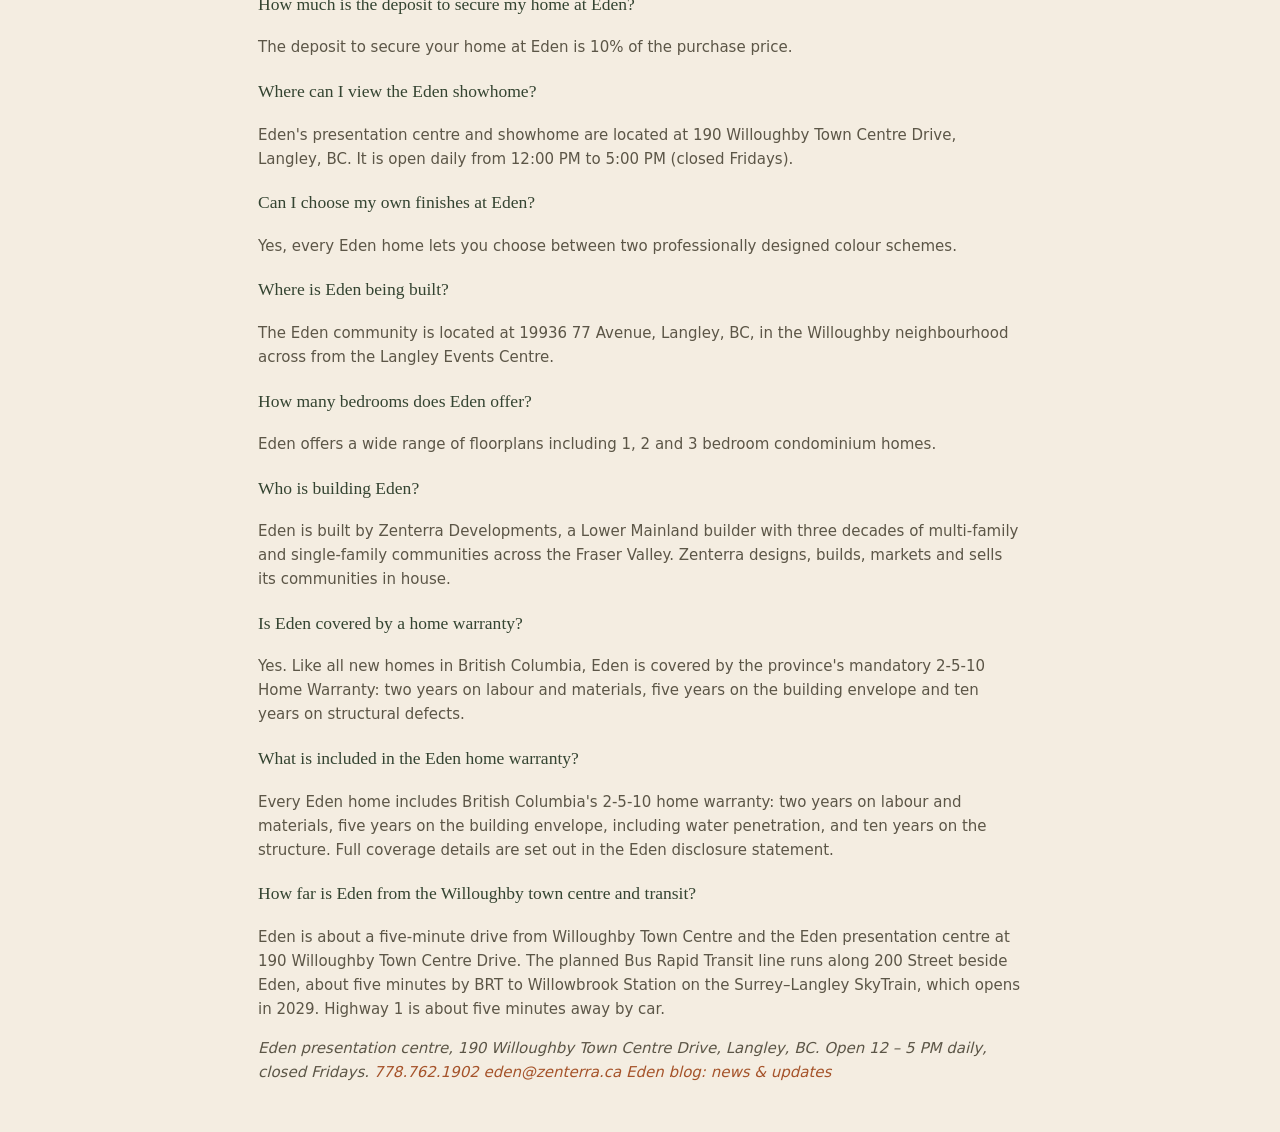
==== commit f7176cf1: "Use the browser's native checkbox for CASL consent. The visible control is no longer drawn at 44px. " ====
--- a/index.html
+++ b/index.html
@@ -112,25 +112,22 @@
 #eden-ssr [data-hero=meta]{visibility:hidden}@media (min-width:1080px){#eden-ssr [data-nav=desktop]{display:flex!important}#eden-ssr [data-nav=cta]{display:inline-block!important}#eden-ssr [data-nav=burger]{display:none!important}#eden-ssr [data-hero=section]{height:80vh!important;min-height:640px!important}#eden-ssr [data-hero=tile]{display:flex!important}#eden-ssr [data-hero=secondary]{display:inline-flex!important}#eden-ssr [data-hero=primary]{flex:0 0 auto!important}#eden-ssr [data-ann=full]{display:block!important}#eden-ssr [data-ann=short]{display:none!important}}#eden-static{max-width:820px;margin:0 auto;padding:48px 28px;font-size:15px;line-height:1.6;color:#5c5647}#eden-static h2,#eden-static h3{font-family:var(--font-serif);font-weight:400;color:var(--eden-moss)}#eden-static nav{display:flex;flex-wrap:wrap;gap:8px 16px;margin:16px 0}
 </style>
 <style id="eden-consent-css">
-.eden-consent{display:flex;align-items:flex-start;gap:12px;margin:16px 0 0;text-align:left}
-.eden-consent input[type=checkbox]{appearance:none;-webkit-appearance:none;width:44px;height:44px;min-width:44px;min-height:44px;margin:0;flex:none;box-sizing:border-box;cursor:pointer;border:2px solid #344431;border-radius:2px;background-color:#fff;background-repeat:no-repeat;background-position:center;background-size:22px 22px}
-.eden-consent input[type=checkbox]:checked{background-color:#344431;border-color:#344431;background-image:url("data:image/svg+xml;utf8,<svg xmlns='http://www.w3.org/2000/svg' viewBox='0 0 24 24' fill='none' stroke='%23fff' stroke-width='3' stroke-linecap='round' stroke-linejoin='round'><path d='M5 12.5 10 17.5 19 7'/></svg>")}
+.eden-consent{display:flex;align-items:flex-start;gap:8px;margin:16px 0 0;text-align:left}
+.eden-consent input[type=checkbox]{margin:3px 0 0;flex:none;cursor:pointer}
 .eden-consent input[type=checkbox]:focus,.eden-consent input[type=checkbox]:focus-visible{outline:2px solid #a5532a;outline-offset:2px}
-.eden-consent-copy{flex:1;min-width:0;padding-top:11px}
-.eden-consent label{display:block;margin:0;font-family:var(--font-sans),var(--sans),system-ui,sans-serif;font-size:13px;line-height:1.45;font-weight:400;letter-spacing:0;text-transform:none;color:#5c5647;cursor:pointer}
+.eden-consent-copy{flex:1;min-width:0}
+.eden-consent label{display:block;position:relative;margin:0;min-height:44px;font-family:var(--font-sans),var(--sans),system-ui,sans-serif;font-size:13px;line-height:1.45;font-weight:400;letter-spacing:0;text-transform:none;color:#5c5647;cursor:pointer}
+.eden-consent label::before{content:'';position:absolute;left:-38px;top:-14px;width:44px;height:44px}
 .eden-consent a{color:#a5532a;text-decoration:underline;text-underline-offset:2px}
 .eden-consent a:focus-visible{outline:2px solid #a5532a;outline-offset:2px}
 .eden-consent-err{display:block;margin-top:6px;font-size:13.5px;line-height:1.4;color:#a3401f}
 .eden-consent.on-dark label{color:rgba(244,237,225,.92)}
 .eden-consent.on-dark a{color:#e8b866}
-.eden-consent.on-dark a:focus-visible{outline-color:#e8b866}
-.eden-consent.on-dark input[type=checkbox]{border-color:rgba(244,237,225,.9);background-color:rgba(255,255,255,.08)}
-.eden-consent.on-dark input[type=checkbox]:checked{background-color:#e4d4b4;border-color:#e4d4b4;background-image:url("data:image/svg+xml;utf8,<svg xmlns='http://www.w3.org/2000/svg' viewBox='0 0 24 24' fill='none' stroke='%23344431' stroke-width='3' stroke-linecap='round' stroke-linejoin='round'><path d='M5 12.5 10 17.5 19 7'/></svg>")}
-.eden-consent.on-dark input[type=checkbox]:focus,.eden-consent.on-dark input[type=checkbox]:focus-visible{outline-color:#e8b866}
+.eden-consent.on-dark a:focus-visible,.eden-consent.on-dark input[type=checkbox]:focus,.eden-consent.on-dark input[type=checkbox]:focus-visible{outline-color:#e8b866}
 .eden-consent.on-dark .eden-consent-err{color:#ffd0c2}
 </style>
 <script defer src="assets/js/react.3c3bdae9.js"></script>
-<script defer src="assets/js/eden.83d02ee7.js"></script>
+<script defer src="assets/js/eden.7503e28e.js"></script>
 </head>
 <body>
 <!-- Google Tag Manager (noscript) -->
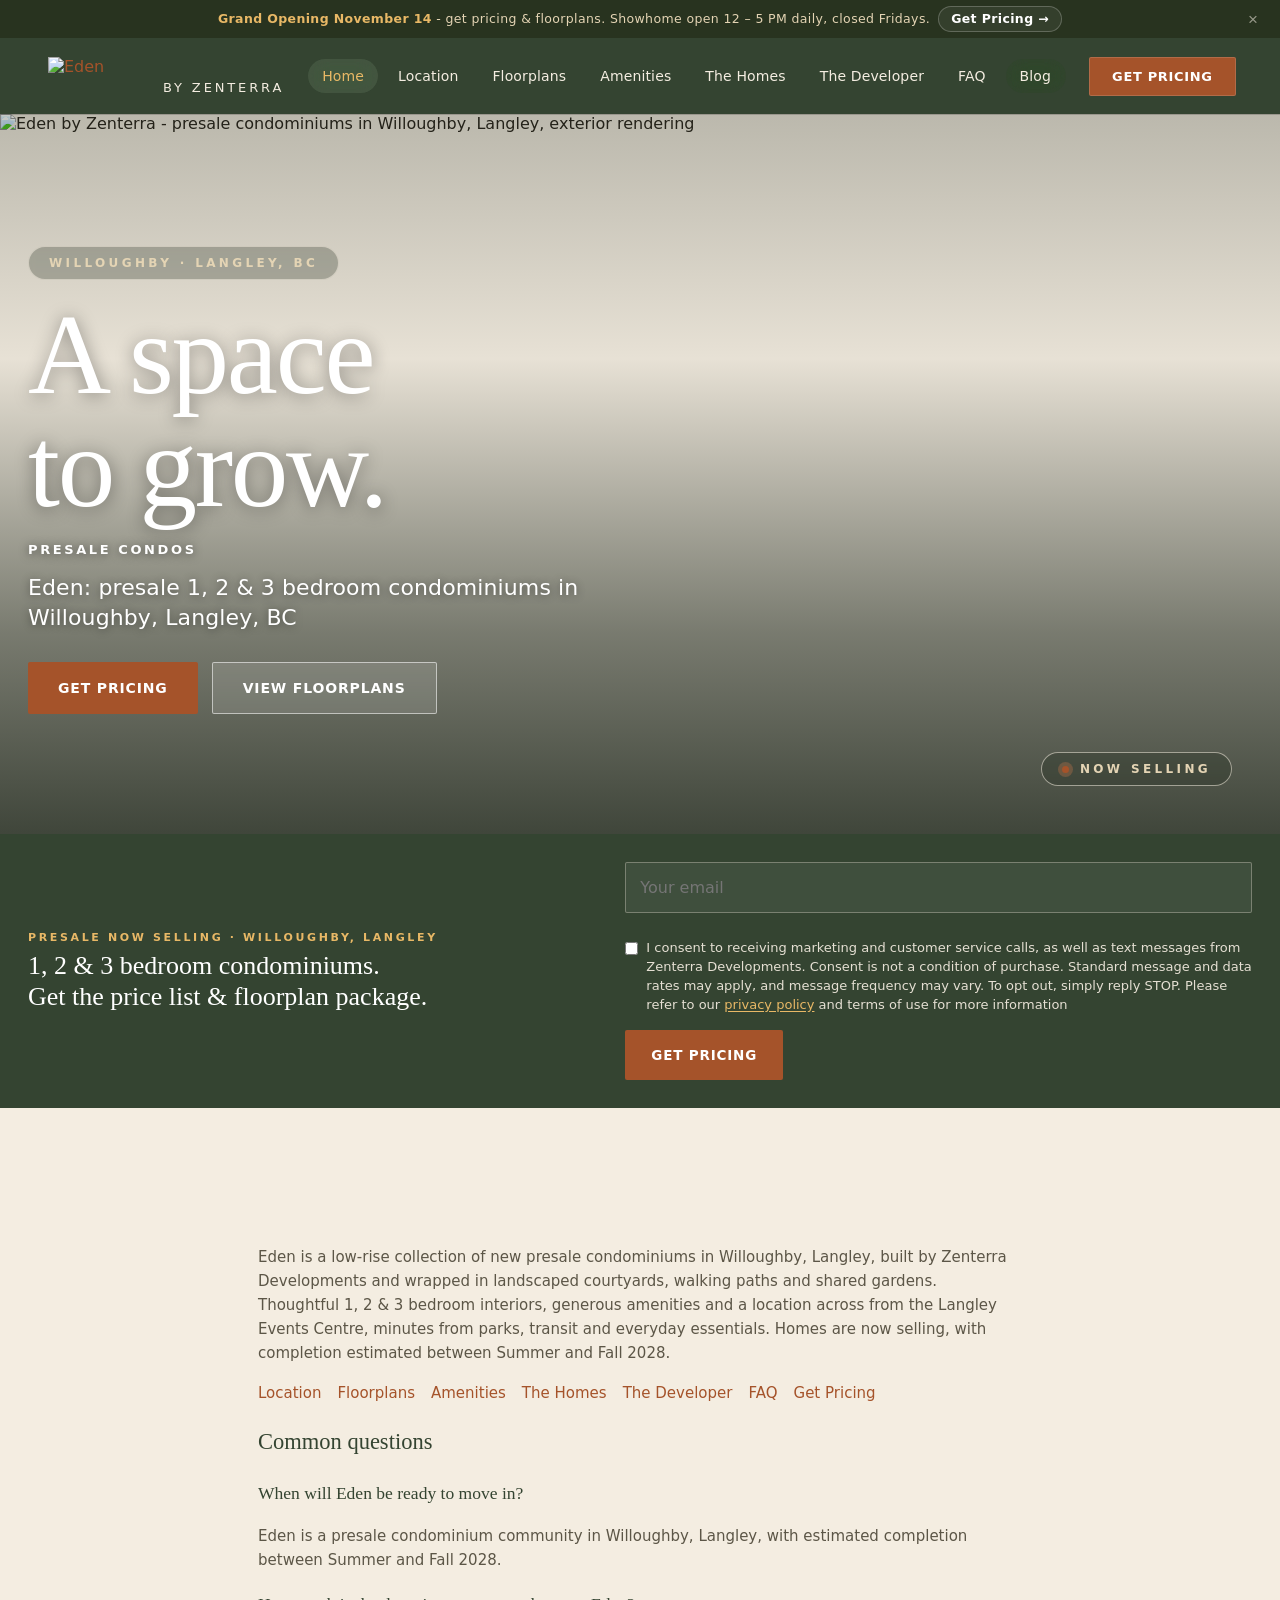
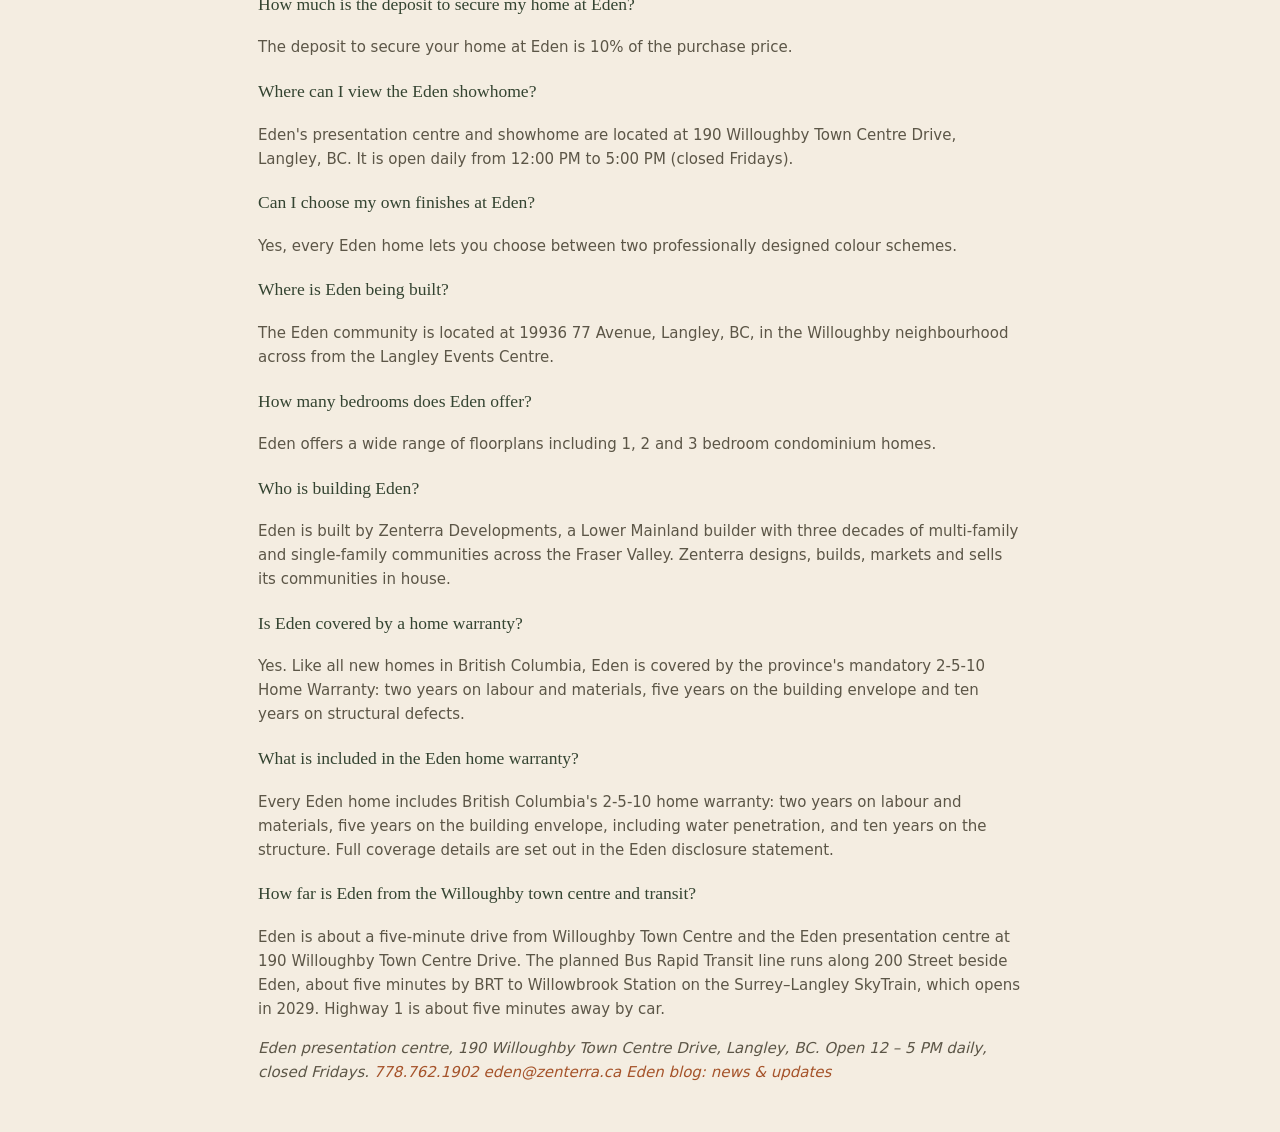
==== commit 9f387e34: "Update the Grand Opening banner to November 14 The homepage announcement, blog headers, and a new ha" ====
--- a/index.html
+++ b/index.html
@@ -127,13 +127,13 @@
 .eden-consent.on-dark .eden-consent-err{color:#ffd0c2}
 </style>
 <script defer src="assets/js/react.3c3bdae9.js"></script>
-<script defer src="assets/js/eden.7503e28e.js"></script>
+<script defer src="assets/js/eden.2f8b1dc5.js"></script>
 </head>
 <body>
 <!-- Google Tag Manager (noscript) -->
 <noscript><iframe src="https://www.googletagmanager.com/ns.html?id=GTM-M4MNHS77" height="0" width="0" style="display:none;visibility:hidden" title="Google Tag Manager"></iframe></noscript>
 <!-- End Google Tag Manager (noscript) -->
-<div id="eden-root"><div class="sc-host" id="eden-ssr" data-sc-name="Eden"><div style="min-height:100vh;display:flex;flex-direction:column"><header style="position:fixed;top:0;left:0;right:0;z-index:100;background:var(--eden-moss);box-shadow:0 1px 0 rgba(0,0,0,.18)">  <div style="background:#28331f;color:var(--eden-sand);font-size:12.5px;letter-spacing:.03em;height:38px;box-sizing:border-box;padding:0 44px;position:relative;line-height:1.4;display:flex;align-items:center;justify-content:center;gap:4px;white-space:nowrap;overflow:hidden"> <span data-ann="full" style="display:none;min-width:0;overflow:hidden;text-overflow:ellipsis;pointer-events:none;-webkit-user-select:none;user-select:none;-webkit-tap-highlight-color:transparent;cursor:default"><strong style="color:var(--eden-wheat);font-weight:600">Grand Opening October 28</strong> - get pricing &amp; floorplans. Showhome open 12 – 5 PM daily, closed Fridays.</span><span data-ann="short" style="display:block;min-width:0;overflow:hidden;text-overflow:ellipsis;pointer-events:none;-webkit-user-select:none;user-select:none;-webkit-tap-highlight-color:transparent;cursor:default"><strong style="color:var(--eden-wheat);font-weight:600">Grand Opening October 28</strong> · Showhome 12 – 5 PM, closed Fridays</span><a href="#" data-ann="full" style="display:none;flex:none;color:#fff;font-weight:600;border:1px solid rgba(255,255,255,.22);border-radius:999px;padding:3px 12px;margin-left:4px;background:rgba(255,255,255,.06);transition:background .28s ease,border-color .28s ease,box-shadow .28s ease" class="p0">Get Pricing →</a> <button aria-label="Dismiss" style="position:absolute;right:14px;top:50%;transform:translateY(-50%);background:none;border:none;color:rgba(244,237,225,.55);cursor:pointer;font-size:17px;line-height:1;padding:4px;width:26px;height:26px;border-radius:999px;transition:background .28s ease,color .28s ease,box-shadow .28s ease" class="p1">×</button> </div>  <div style="max-width:var(--maxw);margin:0 auto;padding:0 28px;height:76px;display:flex;align-items:center;justify-content:space-between;gap:24px"> <a href="#" aria-label="Eden by Zenterra home" style="display:flex;align-items:center;text-decoration:none;flex:none"> <img src="https://res.cloudinary.com/jvsvq2qw/image/upload/f_auto,q_auto,w_400/v1787251813/eden-logo-ivory_pziaut.png" alt="Eden" width="101" height="38" style="height:38px;width:101px;display:block"> <span style="align-self:flex-end;margin-left:14px;margin-bottom:0;font-size:13px;letter-spacing:.22em;text-transform:uppercase;font-weight:300;color:#f4ede1;white-space:nowrap">By Zenterra</span> </a> <nav style="display:none;align-items:center;gap:6px" data-nav="desktop">  <a href="#" style="position:relative;padding:8px 13px;font-size:14px;font-weight:500;white-space:nowrap;color:var(--eden-wheat);letter-spacing:.01em;border-radius:999px;border:1px solid transparent;background:rgba(255,255,255,.09);-webkit-backdrop-filter:blur(10px) saturate(150%);backdrop-filter:blur(10px) saturate(150%);transition:color .2s ease,background .28s ease,border-color .28s ease,box-shadow .28s ease,transform .28s cubic-bezier(.22,.9,.28,1)" class="p2"><span class="sc-interp">Home</span></a>  <a href="#" style="position:relative;padding:8px 13px;font-size:14px;font-weight:500;white-space:nowrap;color:var(--eden-ivory);letter-spacing:.01em;border-radius:999px;border:1px solid transparent;background:transparent;-webkit-backdrop-filter:none;backdrop-filter:none;transition:color .2s ease,background .28s ease,border-color .28s ease,box-shadow .28s ease,transform .28s cubic-bezier(.22,.9,.28,1)" class="p2"><span class="sc-interp">Location</span></a>  <a href="#" style="position:relative;padding:8px 13px;font-size:14px;font-weight:500;white-space:nowrap;color:var(--eden-ivory);letter-spacing:.01em;border-radius:999px;border:1px solid transparent;background:transparent;-webkit-backdrop-filter:none;backdrop-filter:none;transition:color .2s ease,background .28s ease,border-color .28s ease,box-shadow .28s ease,transform .28s cubic-bezier(.22,.9,.28,1)" class="p2"><span class="sc-interp">Floorplans</span></a>  <a href="#" style="position:relative;padding:8px 13px;font-size:14px;font-weight:500;white-space:nowrap;color:var(--eden-ivory);letter-spacing:.01em;border-radius:999px;border:1px solid transparent;background:transparent;-webkit-backdrop-filter:none;backdrop-filter:none;transition:color .2s ease,background .28s ease,border-color .28s ease,box-shadow .28s ease,transform .28s cubic-bezier(.22,.9,.28,1)" class="p2"><span class="sc-interp">Amenities</span></a>  <a href="#" style="position:relative;padding:8px 13px;font-size:14px;font-weight:500;white-space:nowrap;color:var(--eden-ivory);letter-spacing:.01em;border-radius:999px;border:1px solid transparent;background:transparent;-webkit-backdrop-filter:none;backdrop-filter:none;transition:color .2s ease,background .28s ease,border-color .28s ease,box-shadow .28s ease,transform .28s cubic-bezier(.22,.9,.28,1)" class="p2"><span class="sc-interp">The Homes</span></a>  <a href="#" style="position:relative;padding:8px 13px;font-size:14px;font-weight:500;white-space:nowrap;color:var(--eden-ivory);letter-spacing:.01em;border-radius:999px;border:1px solid transparent;background:transparent;-webkit-backdrop-filter:none;backdrop-filter:none;transition:color .2s ease,background .28s ease,border-color .28s ease,box-shadow .28s ease,transform .28s cubic-bezier(.22,.9,.28,1)" class="p2"><span class="sc-interp">The Developer</span></a>  <a href="#" style="position:relative;padding:8px 13px;font-size:14px;font-weight:500;white-space:nowrap;color:var(--eden-ivory);letter-spacing:.01em;border-radius:999px;border:1px solid transparent;background:transparent;-webkit-backdrop-filter:none;backdrop-filter:none;transition:color .2s ease,background .28s ease,border-color .28s ease,box-shadow .28s ease,transform .28s cubic-bezier(.22,.9,.28,1)" class="p2"><span class="sc-interp">FAQ</span></a>  <a href="#" style="position:relative;padding:8px 13px;font-size:14px;font-weight:500;white-space:nowrap;color:var(--eden-ivory);letter-spacing:.01em;border-radius:999px;border:1px solid transparent;background:transparent;-webkit-backdrop-filter:blur(10px) saturate(150%);backdrop-filter:blur(10px) saturate(150%);transition:color .2s ease,background .28s ease,border-color .28s ease,box-shadow .28s ease,transform .28s cubic-bezier(.22,.9,.28,1)" class="p2"><span class="sc-interp">Blog</span></a>  </nav> <a href="#" style="display:none;background:var(--eden-terracotta);color:#fff;padding:11px 22px;font-size:13px;letter-spacing:.05em;text-transform:uppercase;font-weight:600;border-radius:2px;flex:none;position:relative;overflow:hidden;border:1px solid rgba(255,255,255,.14);transition:background .28s ease,box-shadow .28s ease,border-color .28s ease,transform .28s cubic-bezier(.22,.9,.28,1)" data-nav="cta" class="p3">Get Pricing</a> <button aria-label="Menu" aria-expanded="false" data-nav="burger" style="display:block;background:none;border:none;cursor:pointer;padding:6px;color:var(--eden-ivory)"> <span style="display:block;width:22px;height:2px;background:currentColor;margin:4px 0"></span> <span style="display:block;width:22px;height:2px;background:currentColor;margin:4px 0"></span> <span style="display:block;width:22px;height:2px;background:currentColor;margin:4px 0"></span> </button> </div>  </header><main style="flex:1;display:flex;flex-direction:column;padding-top:114px;padding-bottom:74px"><div style="flex:1;"><section data-hero="section" style="position:relative;height:calc(100svh - 114px);min-height:440px;width:100%;overflow:hidden"> <div style="position:absolute;inset:0;filter:saturate(1.24) contrast(1.07) brightness(1.05)"> <img sizes="100vw" width="1600" height="900" fetchpriority="high" decoding="async" alt="Eden by Zenterra - presale condominiums in Willoughby, Langley, exterior rendering" style="position:absolute;inset:0;width:100%;height:100%;object-fit:cover" id="eden-hero-img">  </div> <div style="position:absolute;inset:0;background:linear-gradient(180deg,rgba(24,33,22,.26) 0%,rgba(24,33,22,.06) 34%,rgba(24,33,22,.56) 72%,rgba(24,33,22,.82) 100%);pointer-events:none"></div> <div style="position:absolute;inset:0;display:flex;flex-direction:column;justify-content:flex-end;padding:0 28px clamp(26px,7vh,86px);pointer-events:none"> <div style="max-width:var(--maxw);margin:0 auto;width:100%"> <p style="margin:0 0 clamp(12px,2vh,18px)"><span style="display:inline-block;font-size:12px;letter-spacing:.28em;text-transform:uppercase;color:var(--eden-sand);font-weight:600;border:1px solid rgba(244,237,225,.55);border-radius:999px;padding:9px 20px;background:rgba(30,40,28,.28);backdrop-filter:blur(3px);white-space:nowrap">Willoughby · Langley, BC</span></p> <p style="font-family:var(--font-serif);font-weight:300;color:#fff;font-size:clamp(48px,9vw,116px);line-height:.98;margin:0;letter-spacing:-.02em;text-shadow:0 2px 18px rgba(0,0,0,.4)">A space<br>to grow.</p> <p style="margin:clamp(12px,2vh,18px) 0 0;font-size:13px;letter-spacing:.2em;text-transform:uppercase;color:#fff;font-weight:700;text-shadow:0 1px 10px rgba(0,0,0,.55)">Presale condos</p> <h1 style="font-family:var(--font-sans);color:#fff;font-size:clamp(17px,2.3vw,22px);font-weight:500;line-height:1.35;max-width:620px;margin:clamp(10px,1.8vh,18px) 0 0;letter-spacing:.005em;text-shadow:0 1px 8px rgba(0,0,0,.45)">Eden: presale 1, 2 &amp; 3 bedroom condominiums in Willoughby, Langley, BC</h1>  <div style="display:flex;gap:14px;flex-wrap:wrap;margin-top:clamp(16px,3.2vh,34px);pointer-events:auto"> <a href="#" data-hero="primary" data-cta="hero" style="flex:1 1 100%;display:inline-flex;align-items:center;justify-content:center;min-height:52px;box-sizing:border-box;background:var(--eden-terracotta);color:#fff;padding:16px 30px;font-size:14px;letter-spacing:.06em;text-transform:uppercase;font-weight:600;border-radius:2px" class="p4">Get Pricing</a> <a href="#" data-hero="secondary" style="display:none;align-items:center;justify-content:center;min-height:52px;box-sizing:border-box;background:rgba(255,255,255,.12);border:1px solid rgba(255,255,255,.55);color:#fff;padding:16px 30px;font-size:14px;letter-spacing:.06em;text-transform:uppercase;font-weight:600;border-radius:2px;backdrop-filter:blur(2px)">View floorplans</a> </div> <div data-hero="meta" style="display:inline-flex;margin-top:clamp(12px,2.6vh,30px);align-items:center;gap:clamp(10px,2.4vw,14px);font-size:clamp(10px,2.7vw,12px);letter-spacing:.16em;text-transform:uppercase;color:var(--eden-sand);font-weight:600;border:1px solid rgba(244,237,225,.4);border-radius:999px;padding:clamp(7px,1.8vw,9px) clamp(13px,3.4vw,20px);background:rgba(30,40,28,.24);-webkit-backdrop-filter:blur(3px);backdrop-filter:blur(3px);white-space:nowrap"> <span style="display:flex;align-items:center;gap:8px"> <span style="width:6px;height:6px;border-radius:50%;background:var(--eden-wheat);opacity:.85"></span> <span class="sc-interp">1:06 PM</span> in Willoughby </span>  </div> </div> </div> <a href="#" data-hero="tile" style="display:none;position:absolute;right:clamp(20px,4vw,48px);bottom:clamp(20px,4vw,48px);z-index:3;align-items:center;gap:11px;font-size:12px;letter-spacing:.28em;text-transform:uppercase;color:var(--eden-sand);font-weight:600;text-decoration:none;border:1px solid rgba(244,237,225,.55);border-radius:999px;padding:9px 20px;background:rgba(30,40,28,.28);-webkit-backdrop-filter:blur(3px);backdrop-filter:blur(3px);white-space:nowrap;transition:background .3s ease,border-color .3s ease" class="p5"> <span style="width:7px;height:7px;border-radius:50%;background:var(--eden-terracotta);box-shadow:0 0 0 4px rgba(208,122,76,.3)"></span> Now selling </a> </section><section style="background:var(--eden-moss);padding:clamp(18px,3vw,28px) 28px"> <div style="max-width:var(--maxw);margin:0 auto;display:flex;align-items:center;justify-content:space-between;gap:clamp(14px,2.4vw,32px);flex-wrap:wrap"> <div style="min-width:0;flex:1 1 300px"> <p style="margin:0 0 6px;font-size:11px;letter-spacing:.24em;text-transform:uppercase;color:var(--eden-wheat);font-weight:700">Presale now selling · Willoughby, Langley</p> <p style="margin:0;font-family:var(--font-serif);font-size:clamp(19px,2.6vw,26px);line-height:1.2;color:#fff;font-weight:300">1, 2 &amp; 3 bedroom condominiums. <br>Get the price list &amp; floorplan package.</p> </div> <form novalidate style="display:flex;gap:10px;flex:1 1 360px;max-width:640px;flex-wrap:wrap"> <input type="email" name="email" inputmode="email" autocomplete="email" autocapitalize="off" placeholder="Your email" aria-label="Your email" style="flex:1 1 100%;min-width:0;min-height:50px;padding:15px 14px;border:1px solid rgba(244,237,225,.32);border-radius:2px;background:rgba(255,255,255,.06);font-family:var(--font-sans);font-size:16px;color:#fff;box-sizing:border-box" value=""> <div class="eden-consent on-dark" style="flex:1 1 100%"> <input id="eden-sms-hero" name="sms_consent" type="checkbox" value="yes" required autocomplete="off" aria-invalid="false" aria-describedby="eden-sms-hero-err"> <div class="eden-consent-copy"><label for="eden-sms-hero">I consent to receiving marketing and customer service calls, as well as text messages from Zenterra Developments. Consent is not a condition of purchase. Standard message and data rates may apply, and message frequency may vary. To opt out, simply reply STOP. Please refer to our <a href="https://www.zenterra.ca/privacy-policy-terms-of-use/" target="_blank" rel="noopener">privacy policy</a> and terms of use for more information</label><span id="eden-sms-hero-err" class="eden-consent-err" data-consent-err role="alert" hidden></span></div></div> <button type="submit" style="flex:0 0 auto;min-height:50px;background:var(--eden-terracotta);color:#fff;padding:15px 26px;font-size:13.5px;letter-spacing:.06em;text-transform:uppercase;font-weight:600;border:none;border-radius:2px;cursor:pointer;font-family:var(--font-sans);white-space:nowrap">Get Pricing</button> </form> </div> </section></div></main></div></div></div>
+<div id="eden-root"><div class="sc-host" id="eden-ssr" data-sc-name="Eden"><div style="min-height:100vh;display:flex;flex-direction:column"><header style="position:fixed;top:0;left:0;right:0;z-index:100;background:var(--eden-moss);box-shadow:0 1px 0 rgba(0,0,0,.18)">  <div style="background:#28331f;color:var(--eden-sand);font-size:12.5px;letter-spacing:.03em;height:38px;box-sizing:border-box;padding:0 44px;position:relative;line-height:1.4;display:flex;align-items:center;justify-content:center;gap:4px;white-space:nowrap;overflow:hidden"> <span data-ann="full" style="display:none;min-width:0;overflow:hidden;text-overflow:ellipsis;pointer-events:none;-webkit-user-select:none;user-select:none;-webkit-tap-highlight-color:transparent;cursor:default"><strong style="color:var(--eden-wheat);font-weight:600">Grand Opening November 14</strong> - get pricing &amp; floorplans. Showhome open 12 – 5 PM daily, closed Fridays.</span><span data-ann="short" style="display:block;min-width:0;overflow:hidden;text-overflow:ellipsis;pointer-events:none;-webkit-user-select:none;user-select:none;-webkit-tap-highlight-color:transparent;cursor:default"><strong style="color:var(--eden-wheat);font-weight:600">Grand Opening November 14</strong> · Showhome 12 – 5 PM, closed Fridays</span><a href="#" data-ann="full" style="display:none;flex:none;color:#fff;font-weight:600;border:1px solid rgba(255,255,255,.22);border-radius:999px;padding:3px 12px;margin-left:4px;background:rgba(255,255,255,.06);transition:background .28s ease,border-color .28s ease,box-shadow .28s ease" class="p0">Get Pricing →</a> <button aria-label="Dismiss" style="position:absolute;right:14px;top:50%;transform:translateY(-50%);background:none;border:none;color:rgba(244,237,225,.55);cursor:pointer;font-size:17px;line-height:1;padding:4px;width:26px;height:26px;border-radius:999px;transition:background .28s ease,color .28s ease,box-shadow .28s ease" class="p1">×</button> </div>  <div style="max-width:var(--maxw);margin:0 auto;padding:0 28px;height:76px;display:flex;align-items:center;justify-content:space-between;gap:24px"> <a href="#" aria-label="Eden by Zenterra home" style="display:flex;align-items:center;text-decoration:none;flex:none"> <img src="https://res.cloudinary.com/jvsvq2qw/image/upload/f_auto,q_auto,w_400/v1787251813/eden-logo-ivory_pziaut.png" alt="Eden" width="101" height="38" style="height:38px;width:101px;display:block"> <span style="align-self:flex-end;margin-left:14px;margin-bottom:0;font-size:13px;letter-spacing:.22em;text-transform:uppercase;font-weight:300;color:#f4ede1;white-space:nowrap">By Zenterra</span> </a> <nav style="display:none;align-items:center;gap:6px" data-nav="desktop">  <a href="#" style="position:relative;padding:8px 13px;font-size:14px;font-weight:500;white-space:nowrap;color:var(--eden-wheat);letter-spacing:.01em;border-radius:999px;border:1px solid transparent;background:rgba(255,255,255,.09);-webkit-backdrop-filter:blur(10px) saturate(150%);backdrop-filter:blur(10px) saturate(150%);transition:color .2s ease,background .28s ease,border-color .28s ease,box-shadow .28s ease,transform .28s cubic-bezier(.22,.9,.28,1)" class="p2"><span class="sc-interp">Home</span></a>  <a href="#" style="position:relative;padding:8px 13px;font-size:14px;font-weight:500;white-space:nowrap;color:var(--eden-ivory);letter-spacing:.01em;border-radius:999px;border:1px solid transparent;background:transparent;-webkit-backdrop-filter:none;backdrop-filter:none;transition:color .2s ease,background .28s ease,border-color .28s ease,box-shadow .28s ease,transform .28s cubic-bezier(.22,.9,.28,1)" class="p2"><span class="sc-interp">Location</span></a>  <a href="#" style="position:relative;padding:8px 13px;font-size:14px;font-weight:500;white-space:nowrap;color:var(--eden-ivory);letter-spacing:.01em;border-radius:999px;border:1px solid transparent;background:transparent;-webkit-backdrop-filter:none;backdrop-filter:none;transition:color .2s ease,background .28s ease,border-color .28s ease,box-shadow .28s ease,transform .28s cubic-bezier(.22,.9,.28,1)" class="p2"><span class="sc-interp">Floorplans</span></a>  <a href="#" style="position:relative;padding:8px 13px;font-size:14px;font-weight:500;white-space:nowrap;color:var(--eden-ivory);letter-spacing:.01em;border-radius:999px;border:1px solid transparent;background:transparent;-webkit-backdrop-filter:none;backdrop-filter:none;transition:color .2s ease,background .28s ease,border-color .28s ease,box-shadow .28s ease,transform .28s cubic-bezier(.22,.9,.28,1)" class="p2"><span class="sc-interp">Amenities</span></a>  <a href="#" style="position:relative;padding:8px 13px;font-size:14px;font-weight:500;white-space:nowrap;color:var(--eden-ivory);letter-spacing:.01em;border-radius:999px;border:1px solid transparent;background:transparent;-webkit-backdrop-filter:none;backdrop-filter:none;transition:color .2s ease,background .28s ease,border-color .28s ease,box-shadow .28s ease,transform .28s cubic-bezier(.22,.9,.28,1)" class="p2"><span class="sc-interp">The Homes</span></a>  <a href="#" style="position:relative;padding:8px 13px;font-size:14px;font-weight:500;white-space:nowrap;color:var(--eden-ivory);letter-spacing:.01em;border-radius:999px;border:1px solid transparent;background:transparent;-webkit-backdrop-filter:none;backdrop-filter:none;transition:color .2s ease,background .28s ease,border-color .28s ease,box-shadow .28s ease,transform .28s cubic-bezier(.22,.9,.28,1)" class="p2"><span class="sc-interp">The Developer</span></a>  <a href="#" style="position:relative;padding:8px 13px;font-size:14px;font-weight:500;white-space:nowrap;color:var(--eden-ivory);letter-spacing:.01em;border-radius:999px;border:1px solid transparent;background:transparent;-webkit-backdrop-filter:none;backdrop-filter:none;transition:color .2s ease,background .28s ease,border-color .28s ease,box-shadow .28s ease,transform .28s cubic-bezier(.22,.9,.28,1)" class="p2"><span class="sc-interp">FAQ</span></a>  <a href="#" style="position:relative;padding:8px 13px;font-size:14px;font-weight:500;white-space:nowrap;color:var(--eden-ivory);letter-spacing:.01em;border-radius:999px;border:1px solid transparent;background:transparent;-webkit-backdrop-filter:blur(10px) saturate(150%);backdrop-filter:blur(10px) saturate(150%);transition:color .2s ease,background .28s ease,border-color .28s ease,box-shadow .28s ease,transform .28s cubic-bezier(.22,.9,.28,1)" class="p2"><span class="sc-interp">Blog</span></a>  </nav> <a href="#" style="display:none;background:var(--eden-terracotta);color:#fff;padding:11px 22px;font-size:13px;letter-spacing:.05em;text-transform:uppercase;font-weight:600;border-radius:2px;flex:none;position:relative;overflow:hidden;border:1px solid rgba(255,255,255,.14);transition:background .28s ease,box-shadow .28s ease,border-color .28s ease,transform .28s cubic-bezier(.22,.9,.28,1)" data-nav="cta" class="p3">Get Pricing</a> <button aria-label="Menu" aria-expanded="false" data-nav="burger" style="display:block;background:none;border:none;cursor:pointer;padding:6px;color:var(--eden-ivory)"> <span style="display:block;width:22px;height:2px;background:currentColor;margin:4px 0"></span> <span style="display:block;width:22px;height:2px;background:currentColor;margin:4px 0"></span> <span style="display:block;width:22px;height:2px;background:currentColor;margin:4px 0"></span> </button> </div>  </header><main style="flex:1;display:flex;flex-direction:column;padding-top:114px;padding-bottom:74px"><div style="flex:1;"><section data-hero="section" style="position:relative;height:calc(100svh - 114px);min-height:440px;width:100%;overflow:hidden"> <div style="position:absolute;inset:0;filter:saturate(1.24) contrast(1.07) brightness(1.05)"> <img sizes="100vw" width="1600" height="900" fetchpriority="high" decoding="async" alt="Eden by Zenterra - presale condominiums in Willoughby, Langley, exterior rendering" style="position:absolute;inset:0;width:100%;height:100%;object-fit:cover" id="eden-hero-img">  </div> <div style="position:absolute;inset:0;background:linear-gradient(180deg,rgba(24,33,22,.26) 0%,rgba(24,33,22,.06) 34%,rgba(24,33,22,.56) 72%,rgba(24,33,22,.82) 100%);pointer-events:none"></div> <div style="position:absolute;inset:0;display:flex;flex-direction:column;justify-content:flex-end;padding:0 28px clamp(26px,7vh,86px);pointer-events:none"> <div style="max-width:var(--maxw);margin:0 auto;width:100%"> <p style="margin:0 0 clamp(12px,2vh,18px)"><span style="display:inline-block;font-size:12px;letter-spacing:.28em;text-transform:uppercase;color:var(--eden-sand);font-weight:600;border:1px solid rgba(244,237,225,.55);border-radius:999px;padding:9px 20px;background:rgba(30,40,28,.28);backdrop-filter:blur(3px);white-space:nowrap">Willoughby · Langley, BC</span></p> <p style="font-family:var(--font-serif);font-weight:300;color:#fff;font-size:clamp(48px,9vw,116px);line-height:.98;margin:0;letter-spacing:-.02em;text-shadow:0 2px 18px rgba(0,0,0,.4)">A space<br>to grow.</p> <p style="margin:clamp(12px,2vh,18px) 0 0;font-size:13px;letter-spacing:.2em;text-transform:uppercase;color:#fff;font-weight:700;text-shadow:0 1px 10px rgba(0,0,0,.55)">Presale condos</p> <h1 style="font-family:var(--font-sans);color:#fff;font-size:clamp(17px,2.3vw,22px);font-weight:500;line-height:1.35;max-width:620px;margin:clamp(10px,1.8vh,18px) 0 0;letter-spacing:.005em;text-shadow:0 1px 8px rgba(0,0,0,.45)">Eden: presale 1, 2 &amp; 3 bedroom condominiums in Willoughby, Langley, BC</h1>  <div style="display:flex;gap:14px;flex-wrap:wrap;margin-top:clamp(16px,3.2vh,34px);pointer-events:auto"> <a href="#" data-hero="primary" data-cta="hero" style="flex:1 1 100%;display:inline-flex;align-items:center;justify-content:center;min-height:52px;box-sizing:border-box;background:var(--eden-terracotta);color:#fff;padding:16px 30px;font-size:14px;letter-spacing:.06em;text-transform:uppercase;font-weight:600;border-radius:2px" class="p4">Get Pricing</a> <a href="#" data-hero="secondary" style="display:none;align-items:center;justify-content:center;min-height:52px;box-sizing:border-box;background:rgba(255,255,255,.12);border:1px solid rgba(255,255,255,.55);color:#fff;padding:16px 30px;font-size:14px;letter-spacing:.06em;text-transform:uppercase;font-weight:600;border-radius:2px;backdrop-filter:blur(2px)">View floorplans</a> </div> <div data-hero="meta" style="display:inline-flex;margin-top:clamp(12px,2.6vh,30px);align-items:center;gap:clamp(10px,2.4vw,14px);font-size:clamp(10px,2.7vw,12px);letter-spacing:.16em;text-transform:uppercase;color:var(--eden-sand);font-weight:600;border:1px solid rgba(244,237,225,.4);border-radius:999px;padding:clamp(7px,1.8vw,9px) clamp(13px,3.4vw,20px);background:rgba(30,40,28,.24);-webkit-backdrop-filter:blur(3px);backdrop-filter:blur(3px);white-space:nowrap"> <span style="display:flex;align-items:center;gap:8px"> <span style="width:6px;height:6px;border-radius:50%;background:var(--eden-wheat);opacity:.85"></span> <span class="sc-interp">1:06 PM</span> in Willoughby </span>  </div> </div> </div> <a href="#" data-hero="tile" style="display:none;position:absolute;right:clamp(20px,4vw,48px);bottom:clamp(20px,4vw,48px);z-index:3;align-items:center;gap:11px;font-size:12px;letter-spacing:.28em;text-transform:uppercase;color:var(--eden-sand);font-weight:600;text-decoration:none;border:1px solid rgba(244,237,225,.55);border-radius:999px;padding:9px 20px;background:rgba(30,40,28,.28);-webkit-backdrop-filter:blur(3px);backdrop-filter:blur(3px);white-space:nowrap;transition:background .3s ease,border-color .3s ease" class="p5"> <span style="width:7px;height:7px;border-radius:50%;background:var(--eden-terracotta);box-shadow:0 0 0 4px rgba(208,122,76,.3)"></span> Now selling </a> </section><section style="background:var(--eden-moss);padding:clamp(18px,3vw,28px) 28px"> <div style="max-width:var(--maxw);margin:0 auto;display:flex;align-items:center;justify-content:space-between;gap:clamp(14px,2.4vw,32px);flex-wrap:wrap"> <div style="min-width:0;flex:1 1 300px"> <p style="margin:0 0 6px;font-size:11px;letter-spacing:.24em;text-transform:uppercase;color:var(--eden-wheat);font-weight:700">Presale now selling · Willoughby, Langley</p> <p style="margin:0;font-family:var(--font-serif);font-size:clamp(19px,2.6vw,26px);line-height:1.2;color:#fff;font-weight:300">1, 2 &amp; 3 bedroom condominiums. <br>Get the price list &amp; floorplan package.</p> </div> <form novalidate style="display:flex;gap:10px;flex:1 1 360px;max-width:640px;flex-wrap:wrap"> <input type="email" name="email" inputmode="email" autocomplete="email" autocapitalize="off" placeholder="Your email" aria-label="Your email" style="flex:1 1 100%;min-width:0;min-height:50px;padding:15px 14px;border:1px solid rgba(244,237,225,.32);border-radius:2px;background:rgba(255,255,255,.06);font-family:var(--font-sans);font-size:16px;color:#fff;box-sizing:border-box" value=""> <div class="eden-consent on-dark" style="flex:1 1 100%"> <input id="eden-sms-hero" name="sms_consent" type="checkbox" value="yes" required autocomplete="off" aria-invalid="false" aria-describedby="eden-sms-hero-err"> <div class="eden-consent-copy"><label for="eden-sms-hero">I consent to receiving marketing and customer service calls, as well as text messages from Zenterra Developments. Consent is not a condition of purchase. Standard message and data rates may apply, and message frequency may vary. To opt out, simply reply STOP. Please refer to our <a href="https://www.zenterra.ca/privacy-policy-terms-of-use/" target="_blank" rel="noopener">privacy policy</a> and terms of use for more information</label><span id="eden-sms-hero-err" class="eden-consent-err" data-consent-err role="alert" hidden></span></div></div> <button type="submit" style="flex:0 0 auto;min-height:50px;background:var(--eden-terracotta);color:#fff;padding:15px 26px;font-size:13.5px;letter-spacing:.06em;text-transform:uppercase;font-weight:600;border:none;border-radius:2px;cursor:pointer;font-family:var(--font-sans);white-space:nowrap">Get Pricing</button> </form> </div> </section></div></main></div></div></div>
 <script>(function(){var B=window.EdenBoot,im=document.getElementById("eden-hero-img");if(B&&im){var p=B.phase();im.srcset=B.heroSrcset(p);im.sizes="100vw";im.src=B.heroSrc(p,1600);im.setAttribute("data-eden-set","1");}
 document.addEventListener("click",function(e){if(window.__edenBooted)return;var a=e.target.closest&&e.target.closest("#eden-ssr a,#eden-ssr button");if(!a)return;if(a.type==="submit"){var form=a.form,box=form&&form.elements.sms_consent,err=form&&form.querySelector("[data-consent-err]");if(box&&!box.checked){e.preventDefault();if(err){err.hidden=false;err.textContent="Please tick the consent box to continue.";}box.setAttribute("aria-invalid","true");box.focus();return;}if(box&&box.checked)window.__edenConsent=true;}e.preventDefault();
 if(a.getAttribute("data-hero")==="secondary"){location.hash="floorplans";return;}
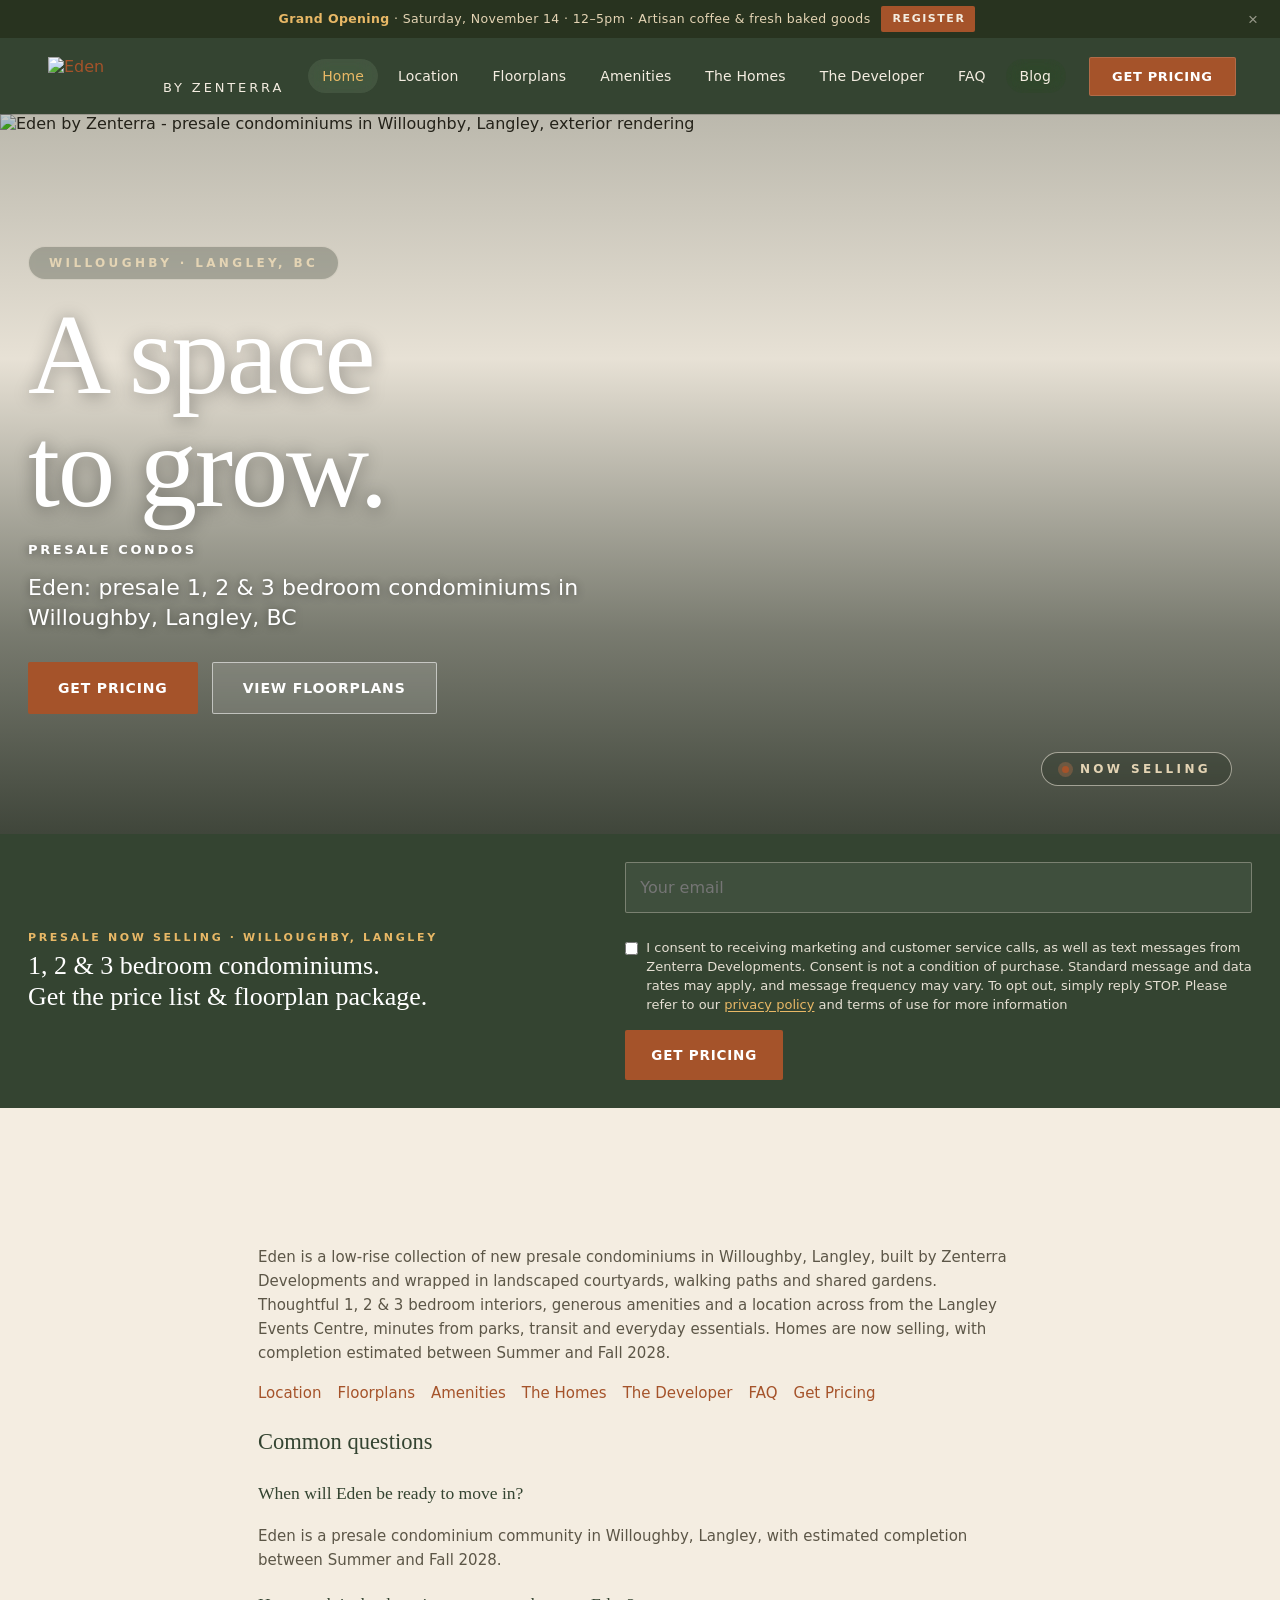
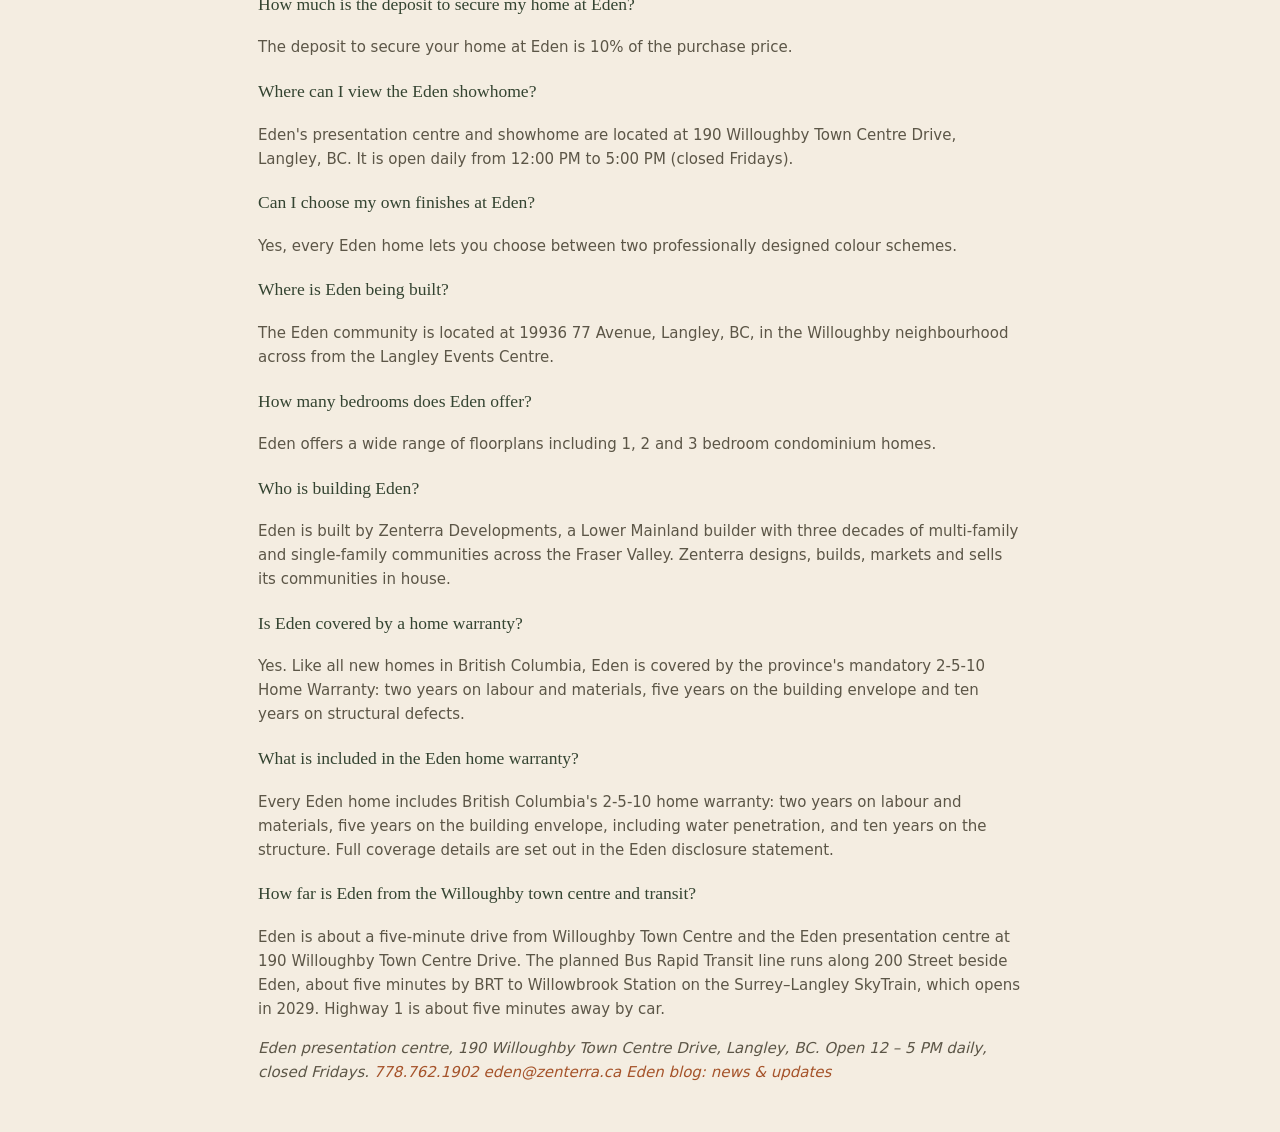
==== commit 6d51e3ee: "Add the November 14 Grand Opening popup and announcement bar. The Register control opens Acuity befo" ====
--- a/index.html
+++ b/index.html
@@ -32,7 +32,7 @@
 <link rel="manifest" href="/site.webmanifest">
 <meta name="theme-color" content="#344431">
 <script type="application/ld+json">
-{"@context":"https://schema.org","@type":"ApartmentComplex","@id":"https://www.edenbyzenterra.ca/#eden","name":"Eden by Zenterra","description":"New presale condominium community in Willoughby, Langley, BC offering 1, 2 and 3 bedroom condominium homes across from the Langley Events Centre. Estimated completion Summer to Fall 2028.","url":"https://www.edenbyzenterra.ca/","image":"https://res.cloudinary.com/jvsvq2qw/image/upload/f_auto,q_auto,w_1600/v1787252254/home-hero-exterior_a0ieal.jpg","telephone":"+1-778-762-1902","email":"eden@zenterra.ca","numberOfBedroomsAvailable":["1","2","3"],"petsAllowed":true,"areaServed":[{"@type":"Place","name":"Willoughby, Langley, BC"},{"@type":"Place","name":"Langley, BC"},{"@type":"Place","name":"Fraser Valley, BC"}],"address":{"@type":"PostalAddress","streetAddress":"19936 77 Avenue","addressLocality":"Langley","addressRegion":"BC","postalCode":"V2Y 1S3","addressCountry":"CA"},"builder":{"@id":"https://zenterra.ca/#organization"},"developer":{"@id":"https://zenterra.ca/#organization"},"offers":{"@type":"AggregateOffer","lowPrice":374990,"priceCurrency":"CAD","availability":"https://schema.org/PreSale","url":"https://www.edenbyzenterra.ca/"}}
+{"@context":"https://schema.org","@type":"ApartmentComplex","@id":"https://www.edenbyzenterra.ca/#eden","name":"Eden by Zenterra","description":"New presale condominium community in Willoughby, Langley, BC offering 1, 2 and 3 bedroom condominium homes across from the Langley Events Centre. Estimated completion Summer to Fall 2028.","url":"https://www.edenbyzenterra.ca/","image":"https://res.cloudinary.com/jvsvq2qw/image/upload/f_auto,q_auto,w_1600/v1787252254/home-hero-exterior_a0ieal.jpg","telephone":"+1-778-762-1902","email":"eden@zenterra.ca","numberOfBedroomsAvailable":["1","2","3"],"petsAllowed":true,"areaServed":[{"@type":"Place","name":"Willoughby, Langley, BC"},{"@type":"Place","name":"Langley, BC"},{"@type":"Place","name":"Fraser Valley, BC"}],"address":{"@type":"PostalAddress","streetAddress":"19936 77 Avenue","addressLocality":"Langley","addressRegion":"BC","postalCode":"V2Y 1S3","addressCountry":"CA"},"builder":{"@id":"https://zenterra.ca/#organization"},"developer":{"@id":"https://zenterra.ca/#organization"},"offers":{"@type":"AggregateOffer","lowPrice":490990,"priceCurrency":"CAD","availability":"https://schema.org/PreSale","url":"https://www.edenbyzenterra.ca/"}}
 </script>
 <script type="application/ld+json">
 {"@context":"https://schema.org","@type":["Organization","RealEstateDeveloper"],"@id":"https://zenterra.ca/#organization","name":"Zenterra Developments","url":"https://zenterra.ca","logo":"https://res.cloudinary.com/jvsvq2qw/image/upload/f_auto,q_auto,w_600/v1787251810/zenterra-logo_qqwugd.png","telephone":"+1-778-945-2050","address":{"@type":"PostalAddress","streetAddress":"#216 - 2630 Croydon Drive","addressLocality":"Surrey","addressRegion":"BC","postalCode":"V3Z 6T3","addressCountry":"CA"},"sameAs":["https://www.instagram.com/zenterra/","https://www.linkedin.com/company/zenterra-developments-ltd","https://twitter.com/ZenterraDev","https://www.facebook.com/ZenterraDevelopments/"]}
@@ -107,8 +107,8 @@
 @font-face{font-family:'Newsreader';font-style:normal;font-weight:300 500;font-display:swap;src:url(assets/fonts/newsreader-var.woff2) format('woff2');unicode-range:U+0000-00FF,U+0131,U+0152-0153,U+02BB-02BC,U+02C6,U+02DA,U+02DC,U+0304,U+0308,U+0329,U+2000-206F,U+20AC,U+2122,U+2191,U+2193,U+2212,U+2215,U+FEFF,U+FFFD;}
 @font-face{font-family:'Newsreader';font-style:italic;font-weight:400;font-display:swap;src:url(assets/fonts/newsreader-italic-var.woff2) format('woff2');unicode-range:U+0000-00FF,U+0131,U+0152-0153,U+02BB-02BC,U+02C6,U+02DA,U+02DC,U+0304,U+0308,U+0329,U+2000-206F,U+20AC,U+2122,U+2191,U+2193,U+2212,U+2215,U+FEFF,U+FFFD;}
 @font-face{font-family:'Hanken Grotesk';font-style:normal;font-weight:300 700;font-display:swap;src:url(assets/fonts/hanken-grotesk-var.woff2) format('woff2');unicode-range:U+0000-00FF,U+0131,U+0152-0153,U+02BB-02BC,U+02C6,U+02DA,U+02DC,U+0304,U+0308,U+0329,U+2000-206F,U+20AC,U+2122,U+2191,U+2193,U+2212,U+2215,U+FEFF,U+FFFD;}
-:root{--eden-moss:#344431;--eden-moss-soft:#45583f;--eden-sage:#66674b;--eden-sage-soft:#a9aa8e;--eden-terracotta:#a5532a;--eden-clay:#b0765e;--eden-wheat:#e8b866;--eden-sand:#e4d4b4;--eden-ivory:#f4ede1;--eden-ivory-2:#efe6d6;--eden-ink:#2b2721;--font-serif:"Newsreader",Georgia,"Times New Roman",serif;--font-sans:"Hanken Grotesk",system-ui,-apple-system,sans-serif;--maxw:1240px}*{box-sizing:border-box}html,body{margin:0;padding:0}body{font-family:var(--font-sans);color:var(--eden-ink);background:var(--eden-ivory);-webkit-font-smoothing:antialiased;-moz-osx-font-smoothing:grayscale}a{color:var(--eden-terracotta);text-decoration:none}a:hover{color:var(--eden-clay)}image-slot::part(image){touch-action:pan-y pinch-zoom}@keyframes edenFade{from{opacity:0;transform:translateY(10px)}to{opacity:1;transform:none}}@keyframes edenBob{0%,100%{transform:translateY(0)}50%{transform:translateY(-6px)}}@keyframes edenDrawLine{from{stroke-dashoffset:1760}to{stroke-dashoffset:0}}@keyframes edenMapPulse{0%{opacity:.4;transform:scale(1)}70%,100%{opacity:0;transform:scale(2.1)}}@keyframes edenRide{from{offset-distance:0%}to{offset-distance:100%}}[data-eden-drawer] [data-eden-submit]{position:sticky;bottom:0;z-index:2;box-shadow:0 -14px 14px -6px #fff}@keyframes edenBusRoute{0%,4%{offset-distance:0%}28%,34%{offset-distance:50%}46%,52%{offset-distance:66.7%}60%,68%{offset-distance:75%}94%,100%{offset-distance:100%}}
-.p0:hover{background:rgba(255,255,255,.18) !important;border-color:rgba(255,255,255,.4) !important;-webkit-backdrop-filter:blur(14px) saturate(180%) !important;backdrop-filter:blur(14px) saturate(180%) !important;box-shadow:inset 0 1px 0 rgba(255,255,255,.5),0 6px 16px -6px rgba(0,0,0,.5) !important}.p1:hover{background:rgba(255,255,255,.16) !important;color:#fff !important;-webkit-backdrop-filter:blur(12px) saturate(170%) !important;backdrop-filter:blur(12px) saturate(170%) !important;box-shadow:inset 0 1px 0 rgba(255,255,255,.45) !important}.p2:hover{color:#fff !important;background:rgba(255,255,255,.16) !important;border-color:rgba(255,255,255,.34) !important;-webkit-backdrop-filter:blur(16px) saturate(180%) !important;backdrop-filter:blur(16px) saturate(180%) !important;box-shadow:inset 0 1px 0 rgba(255,255,255,.5),inset 0 -6px 12px -8px rgba(255,255,255,.35),0 8px 20px -6px rgba(20,28,18,.45) !important;transform:translateY(-1px) !important}.p3:hover{background:linear-gradient(180deg,rgba(255,255,255,.28),rgba(255,255,255,.04)),var(--eden-terracotta) !important;border-color:rgba(255,255,255,.42) !important;box-shadow:inset 0 1px 0 rgba(255,255,255,.55),0 10px 24px -8px rgba(20,28,18,.55) !important;transform:translateY(-1px) !important}.p4:hover{background:#8c4523 !important;color:#fff !important}.p5:hover{background:rgba(30,40,28,.42) !important;border-color:rgba(244,237,225,.8) !important}.p6:hover{border-color:rgba(52,68,49,.26) !important;box-shadow:0 12px 28px rgba(28,38,26,.1) !important;transform:translateY(-3px) !important}.p7:hover{border-color:rgba(52,68,49,.3) !important;box-shadow:0 10px 26px -14px rgba(28,38,26,.35) !important;transform:translateY(-4px) !important;background:var(--eden-ivory-2) !important}.p8:hover{background:#8c4523 !important}.p9:hover{border-color:rgba(52,68,49,.34) !important;box-shadow:0 10px 26px -14px rgba(28,38,26,.35) !important;transform:translateY(-4px) !important;background:var(--eden-ivory-2) !important}.pa:hover{border-color:rgba(52,68,49,.3) !important;box-shadow:0 10px 26px -14px rgba(28,38,26,.35) !important;transform:translateY(-4px) !important}.pb:hover{box-shadow:0 14px 32px rgba(28,38,26,.14) !important;border-color:rgba(52,68,49,.24) !important;transform:translateY(-4px) !important}
+:root{--eden-moss:#344431;--eden-moss-soft:#45583f;--eden-sage:#66674b;--eden-sage-soft:#a9aa8e;--eden-terracotta:#a5532a;--eden-clay:#b0765e;--eden-wheat:#e8b866;--eden-sand:#e4d4b4;--eden-ivory:#f4ede1;--eden-ivory-2:#efe6d6;--eden-ink:#2b2721;--font-serif:"Newsreader",Georgia,"Times New Roman",serif;--font-sans:"Hanken Grotesk",system-ui,-apple-system,sans-serif;--maxw:1240px}*{box-sizing:border-box}html,body{margin:0;padding:0}body{font-family:var(--font-sans);color:var(--eden-ink);background:var(--eden-ivory);-webkit-font-smoothing:antialiased;-moz-osx-font-smoothing:grayscale}a{color:var(--eden-terracotta);text-decoration:none}a:hover{color:var(--eden-clay)}image-slot::part(image){touch-action:pan-y pinch-zoom}@keyframes edenFade{from{opacity:0;transform:translateY(10px)}to{opacity:1;transform:none}}@keyframes egPulseSm{0%{box-shadow:0 0 0 0 rgba(232,184,102,.6)}70%{box-shadow:0 0 0 6px rgba(232,184,102,0)}100%{box-shadow:0 0 0 0 rgba(232,184,102,0)}}@keyframes egShine{0%{left:-45%}55%,100%{left:145%}}@keyframes egPulse{0%{box-shadow:0 0 0 0 rgba(232,184,102,.55)}70%{box-shadow:0 0 0 14px rgba(232,184,102,0)}100%{box-shadow:0 0 0 0 rgba(232,184,102,0)}}@media (prefers-reduced-motion:reduce){[data-eg-anim]{animation:none !important}}@keyframes edenBob{0%,100%{transform:translateY(0)}50%{transform:translateY(-6px)}}@keyframes edenDrawLine{from{stroke-dashoffset:1760}to{stroke-dashoffset:0}}@keyframes edenMapPulse{0%{opacity:.4;transform:scale(1)}70%,100%{opacity:0;transform:scale(2.1)}}@keyframes edenRide{from{offset-distance:0%}to{offset-distance:100%}}[data-eden-drawer] [data-eden-submit]{position:sticky;bottom:0;z-index:2;box-shadow:0 -14px 14px -6px #fff}@keyframes edenBusRoute{0%,4%{offset-distance:0%}28%,34%{offset-distance:50%}46%,52%{offset-distance:66.7%}60%,68%{offset-distance:75%}94%,100%{offset-distance:100%}}
+.p0:hover{background:#8c4523 !important;color:#f4ede1 !important}.p1:hover{background:rgba(255,255,255,.18) !important;border-color:rgba(255,255,255,.4) !important;-webkit-backdrop-filter:blur(14px) saturate(180%) !important;backdrop-filter:blur(14px) saturate(180%) !important;box-shadow:inset 0 1px 0 rgba(255,255,255,.5),0 6px 16px -6px rgba(0,0,0,.5) !important}.p2:hover{background:rgba(255,255,255,.16) !important;color:#fff !important;-webkit-backdrop-filter:blur(12px) saturate(170%) !important;backdrop-filter:blur(12px) saturate(170%) !important;box-shadow:inset 0 1px 0 rgba(255,255,255,.45) !important}.p3:hover{color:#fff !important;background:rgba(255,255,255,.16) !important;border-color:rgba(255,255,255,.34) !important;-webkit-backdrop-filter:blur(16px) saturate(180%) !important;backdrop-filter:blur(16px) saturate(180%) !important;box-shadow:inset 0 1px 0 rgba(255,255,255,.5),inset 0 -6px 12px -8px rgba(255,255,255,.35),0 8px 20px -6px rgba(20,28,18,.45) !important;transform:translateY(-1px) !important}.p4:hover{background:linear-gradient(180deg,rgba(255,255,255,.28),rgba(255,255,255,.04)),var(--eden-terracotta) !important;border-color:rgba(255,255,255,.42) !important;box-shadow:inset 0 1px 0 rgba(255,255,255,.55),0 10px 24px -8px rgba(20,28,18,.55) !important;transform:translateY(-1px) !important}.p5:hover{background:#8c4523 !important;color:#fff !important}.p6:hover{background:rgba(30,40,28,.42) !important;border-color:rgba(244,237,225,.8) !important}.p7:hover{border-color:rgba(52,68,49,.26) !important;box-shadow:0 12px 28px rgba(28,38,26,.1) !important;transform:translateY(-3px) !important}.p8:hover{border-color:rgba(52,68,49,.3) !important;box-shadow:0 10px 26px -14px rgba(28,38,26,.35) !important;transform:translateY(-4px) !important;background:var(--eden-ivory-2) !important}.p9:hover{background:#8c4523 !important}.pa:hover{border-color:rgba(52,68,49,.34) !important;box-shadow:0 10px 26px -14px rgba(28,38,26,.35) !important;transform:translateY(-4px) !important;background:var(--eden-ivory-2) !important}.pb:hover{border-color:rgba(52,68,49,.3) !important;box-shadow:0 10px 26px -14px rgba(28,38,26,.35) !important;transform:translateY(-4px) !important}.pc:hover{box-shadow:0 14px 32px rgba(28,38,26,.14) !important;border-color:rgba(52,68,49,.24) !important;transform:translateY(-4px) !important}.pd:hover{background:rgba(52,68,49,0.9) !important}
 #eden-ssr [data-hero=meta]{visibility:hidden}@media (min-width:1080px){#eden-ssr [data-nav=desktop]{display:flex!important}#eden-ssr [data-nav=cta]{display:inline-block!important}#eden-ssr [data-nav=burger]{display:none!important}#eden-ssr [data-hero=section]{height:80vh!important;min-height:640px!important}#eden-ssr [data-hero=tile]{display:flex!important}#eden-ssr [data-hero=secondary]{display:inline-flex!important}#eden-ssr [data-hero=primary]{flex:0 0 auto!important}#eden-ssr [data-ann=full]{display:block!important}#eden-ssr [data-ann=short]{display:none!important}}#eden-static{max-width:820px;margin:0 auto;padding:48px 28px;font-size:15px;line-height:1.6;color:#5c5647}#eden-static h2,#eden-static h3{font-family:var(--font-serif);font-weight:400;color:var(--eden-moss)}#eden-static nav{display:flex;flex-wrap:wrap;gap:8px 16px;margin:16px 0}
 </style>
 <style id="eden-consent-css">
@@ -127,15 +127,15 @@
 .eden-consent.on-dark .eden-consent-err{color:#ffd0c2}
 </style>
 <script defer src="assets/js/react.3c3bdae9.js"></script>
-<script defer src="assets/js/eden.2f8b1dc5.js"></script>
+<script defer src="assets/js/eden.8df6a7bc.js"></script>
 </head>
 <body>
 <!-- Google Tag Manager (noscript) -->
 <noscript><iframe src="https://www.googletagmanager.com/ns.html?id=GTM-M4MNHS77" height="0" width="0" style="display:none;visibility:hidden" title="Google Tag Manager"></iframe></noscript>
 <!-- End Google Tag Manager (noscript) -->
-<div id="eden-root"><div class="sc-host" id="eden-ssr" data-sc-name="Eden"><div style="min-height:100vh;display:flex;flex-direction:column"><header style="position:fixed;top:0;left:0;right:0;z-index:100;background:var(--eden-moss);box-shadow:0 1px 0 rgba(0,0,0,.18)">  <div style="background:#28331f;color:var(--eden-sand);font-size:12.5px;letter-spacing:.03em;height:38px;box-sizing:border-box;padding:0 44px;position:relative;line-height:1.4;display:flex;align-items:center;justify-content:center;gap:4px;white-space:nowrap;overflow:hidden"> <span data-ann="full" style="display:none;min-width:0;overflow:hidden;text-overflow:ellipsis;pointer-events:none;-webkit-user-select:none;user-select:none;-webkit-tap-highlight-color:transparent;cursor:default"><strong style="color:var(--eden-wheat);font-weight:600">Grand Opening November 14</strong> - get pricing &amp; floorplans. Showhome open 12 – 5 PM daily, closed Fridays.</span><span data-ann="short" style="display:block;min-width:0;overflow:hidden;text-overflow:ellipsis;pointer-events:none;-webkit-user-select:none;user-select:none;-webkit-tap-highlight-color:transparent;cursor:default"><strong style="color:var(--eden-wheat);font-weight:600">Grand Opening November 14</strong> · Showhome 12 – 5 PM, closed Fridays</span><a href="#" data-ann="full" style="display:none;flex:none;color:#fff;font-weight:600;border:1px solid rgba(255,255,255,.22);border-radius:999px;padding:3px 12px;margin-left:4px;background:rgba(255,255,255,.06);transition:background .28s ease,border-color .28s ease,box-shadow .28s ease" class="p0">Get Pricing →</a> <button aria-label="Dismiss" style="position:absolute;right:14px;top:50%;transform:translateY(-50%);background:none;border:none;color:rgba(244,237,225,.55);cursor:pointer;font-size:17px;line-height:1;padding:4px;width:26px;height:26px;border-radius:999px;transition:background .28s ease,color .28s ease,box-shadow .28s ease" class="p1">×</button> </div>  <div style="max-width:var(--maxw);margin:0 auto;padding:0 28px;height:76px;display:flex;align-items:center;justify-content:space-between;gap:24px"> <a href="#" aria-label="Eden by Zenterra home" style="display:flex;align-items:center;text-decoration:none;flex:none"> <img src="https://res.cloudinary.com/jvsvq2qw/image/upload/f_auto,q_auto,w_400/v1787251813/eden-logo-ivory_pziaut.png" alt="Eden" width="101" height="38" style="height:38px;width:101px;display:block"> <span style="align-self:flex-end;margin-left:14px;margin-bottom:0;font-size:13px;letter-spacing:.22em;text-transform:uppercase;font-weight:300;color:#f4ede1;white-space:nowrap">By Zenterra</span> </a> <nav style="display:none;align-items:center;gap:6px" data-nav="desktop">  <a href="#" style="position:relative;padding:8px 13px;font-size:14px;font-weight:500;white-space:nowrap;color:var(--eden-wheat);letter-spacing:.01em;border-radius:999px;border:1px solid transparent;background:rgba(255,255,255,.09);-webkit-backdrop-filter:blur(10px) saturate(150%);backdrop-filter:blur(10px) saturate(150%);transition:color .2s ease,background .28s ease,border-color .28s ease,box-shadow .28s ease,transform .28s cubic-bezier(.22,.9,.28,1)" class="p2"><span class="sc-interp">Home</span></a>  <a href="#" style="position:relative;padding:8px 13px;font-size:14px;font-weight:500;white-space:nowrap;color:var(--eden-ivory);letter-spacing:.01em;border-radius:999px;border:1px solid transparent;background:transparent;-webkit-backdrop-filter:none;backdrop-filter:none;transition:color .2s ease,background .28s ease,border-color .28s ease,box-shadow .28s ease,transform .28s cubic-bezier(.22,.9,.28,1)" class="p2"><span class="sc-interp">Location</span></a>  <a href="#" style="position:relative;padding:8px 13px;font-size:14px;font-weight:500;white-space:nowrap;color:var(--eden-ivory);letter-spacing:.01em;border-radius:999px;border:1px solid transparent;background:transparent;-webkit-backdrop-filter:none;backdrop-filter:none;transition:color .2s ease,background .28s ease,border-color .28s ease,box-shadow .28s ease,transform .28s cubic-bezier(.22,.9,.28,1)" class="p2"><span class="sc-interp">Floorplans</span></a>  <a href="#" style="position:relative;padding:8px 13px;font-size:14px;font-weight:500;white-space:nowrap;color:var(--eden-ivory);letter-spacing:.01em;border-radius:999px;border:1px solid transparent;background:transparent;-webkit-backdrop-filter:none;backdrop-filter:none;transition:color .2s ease,background .28s ease,border-color .28s ease,box-shadow .28s ease,transform .28s cubic-bezier(.22,.9,.28,1)" class="p2"><span class="sc-interp">Amenities</span></a>  <a href="#" style="position:relative;padding:8px 13px;font-size:14px;font-weight:500;white-space:nowrap;color:var(--eden-ivory);letter-spacing:.01em;border-radius:999px;border:1px solid transparent;background:transparent;-webkit-backdrop-filter:none;backdrop-filter:none;transition:color .2s ease,background .28s ease,border-color .28s ease,box-shadow .28s ease,transform .28s cubic-bezier(.22,.9,.28,1)" class="p2"><span class="sc-interp">The Homes</span></a>  <a href="#" style="position:relative;padding:8px 13px;font-size:14px;font-weight:500;white-space:nowrap;color:var(--eden-ivory);letter-spacing:.01em;border-radius:999px;border:1px solid transparent;background:transparent;-webkit-backdrop-filter:none;backdrop-filter:none;transition:color .2s ease,background .28s ease,border-color .28s ease,box-shadow .28s ease,transform .28s cubic-bezier(.22,.9,.28,1)" class="p2"><span class="sc-interp">The Developer</span></a>  <a href="#" style="position:relative;padding:8px 13px;font-size:14px;font-weight:500;white-space:nowrap;color:var(--eden-ivory);letter-spacing:.01em;border-radius:999px;border:1px solid transparent;background:transparent;-webkit-backdrop-filter:none;backdrop-filter:none;transition:color .2s ease,background .28s ease,border-color .28s ease,box-shadow .28s ease,transform .28s cubic-bezier(.22,.9,.28,1)" class="p2"><span class="sc-interp">FAQ</span></a>  <a href="#" style="position:relative;padding:8px 13px;font-size:14px;font-weight:500;white-space:nowrap;color:var(--eden-ivory);letter-spacing:.01em;border-radius:999px;border:1px solid transparent;background:transparent;-webkit-backdrop-filter:blur(10px) saturate(150%);backdrop-filter:blur(10px) saturate(150%);transition:color .2s ease,background .28s ease,border-color .28s ease,box-shadow .28s ease,transform .28s cubic-bezier(.22,.9,.28,1)" class="p2"><span class="sc-interp">Blog</span></a>  </nav> <a href="#" style="display:none;background:var(--eden-terracotta);color:#fff;padding:11px 22px;font-size:13px;letter-spacing:.05em;text-transform:uppercase;font-weight:600;border-radius:2px;flex:none;position:relative;overflow:hidden;border:1px solid rgba(255,255,255,.14);transition:background .28s ease,box-shadow .28s ease,border-color .28s ease,transform .28s cubic-bezier(.22,.9,.28,1)" data-nav="cta" class="p3">Get Pricing</a> <button aria-label="Menu" aria-expanded="false" data-nav="burger" style="display:block;background:none;border:none;cursor:pointer;padding:6px;color:var(--eden-ivory)"> <span style="display:block;width:22px;height:2px;background:currentColor;margin:4px 0"></span> <span style="display:block;width:22px;height:2px;background:currentColor;margin:4px 0"></span> <span style="display:block;width:22px;height:2px;background:currentColor;margin:4px 0"></span> </button> </div>  </header><main style="flex:1;display:flex;flex-direction:column;padding-top:114px;padding-bottom:74px"><div style="flex:1;"><section data-hero="section" style="position:relative;height:calc(100svh - 114px);min-height:440px;width:100%;overflow:hidden"> <div style="position:absolute;inset:0;filter:saturate(1.24) contrast(1.07) brightness(1.05)"> <img sizes="100vw" width="1600" height="900" fetchpriority="high" decoding="async" alt="Eden by Zenterra - presale condominiums in Willoughby, Langley, exterior rendering" style="position:absolute;inset:0;width:100%;height:100%;object-fit:cover" id="eden-hero-img">  </div> <div style="position:absolute;inset:0;background:linear-gradient(180deg,rgba(24,33,22,.26) 0%,rgba(24,33,22,.06) 34%,rgba(24,33,22,.56) 72%,rgba(24,33,22,.82) 100%);pointer-events:none"></div> <div style="position:absolute;inset:0;display:flex;flex-direction:column;justify-content:flex-end;padding:0 28px clamp(26px,7vh,86px);pointer-events:none"> <div style="max-width:var(--maxw);margin:0 auto;width:100%"> <p style="margin:0 0 clamp(12px,2vh,18px)"><span style="display:inline-block;font-size:12px;letter-spacing:.28em;text-transform:uppercase;color:var(--eden-sand);font-weight:600;border:1px solid rgba(244,237,225,.55);border-radius:999px;padding:9px 20px;background:rgba(30,40,28,.28);backdrop-filter:blur(3px);white-space:nowrap">Willoughby · Langley, BC</span></p> <p style="font-family:var(--font-serif);font-weight:300;color:#fff;font-size:clamp(48px,9vw,116px);line-height:.98;margin:0;letter-spacing:-.02em;text-shadow:0 2px 18px rgba(0,0,0,.4)">A space<br>to grow.</p> <p style="margin:clamp(12px,2vh,18px) 0 0;font-size:13px;letter-spacing:.2em;text-transform:uppercase;color:#fff;font-weight:700;text-shadow:0 1px 10px rgba(0,0,0,.55)">Presale condos</p> <h1 style="font-family:var(--font-sans);color:#fff;font-size:clamp(17px,2.3vw,22px);font-weight:500;line-height:1.35;max-width:620px;margin:clamp(10px,1.8vh,18px) 0 0;letter-spacing:.005em;text-shadow:0 1px 8px rgba(0,0,0,.45)">Eden: presale 1, 2 &amp; 3 bedroom condominiums in Willoughby, Langley, BC</h1>  <div style="display:flex;gap:14px;flex-wrap:wrap;margin-top:clamp(16px,3.2vh,34px);pointer-events:auto"> <a href="#" data-hero="primary" data-cta="hero" style="flex:1 1 100%;display:inline-flex;align-items:center;justify-content:center;min-height:52px;box-sizing:border-box;background:var(--eden-terracotta);color:#fff;padding:16px 30px;font-size:14px;letter-spacing:.06em;text-transform:uppercase;font-weight:600;border-radius:2px" class="p4">Get Pricing</a> <a href="#" data-hero="secondary" style="display:none;align-items:center;justify-content:center;min-height:52px;box-sizing:border-box;background:rgba(255,255,255,.12);border:1px solid rgba(255,255,255,.55);color:#fff;padding:16px 30px;font-size:14px;letter-spacing:.06em;text-transform:uppercase;font-weight:600;border-radius:2px;backdrop-filter:blur(2px)">View floorplans</a> </div> <div data-hero="meta" style="display:inline-flex;margin-top:clamp(12px,2.6vh,30px);align-items:center;gap:clamp(10px,2.4vw,14px);font-size:clamp(10px,2.7vw,12px);letter-spacing:.16em;text-transform:uppercase;color:var(--eden-sand);font-weight:600;border:1px solid rgba(244,237,225,.4);border-radius:999px;padding:clamp(7px,1.8vw,9px) clamp(13px,3.4vw,20px);background:rgba(30,40,28,.24);-webkit-backdrop-filter:blur(3px);backdrop-filter:blur(3px);white-space:nowrap"> <span style="display:flex;align-items:center;gap:8px"> <span style="width:6px;height:6px;border-radius:50%;background:var(--eden-wheat);opacity:.85"></span> <span class="sc-interp">1:06 PM</span> in Willoughby </span>  </div> </div> </div> <a href="#" data-hero="tile" style="display:none;position:absolute;right:clamp(20px,4vw,48px);bottom:clamp(20px,4vw,48px);z-index:3;align-items:center;gap:11px;font-size:12px;letter-spacing:.28em;text-transform:uppercase;color:var(--eden-sand);font-weight:600;text-decoration:none;border:1px solid rgba(244,237,225,.55);border-radius:999px;padding:9px 20px;background:rgba(30,40,28,.28);-webkit-backdrop-filter:blur(3px);backdrop-filter:blur(3px);white-space:nowrap;transition:background .3s ease,border-color .3s ease" class="p5"> <span style="width:7px;height:7px;border-radius:50%;background:var(--eden-terracotta);box-shadow:0 0 0 4px rgba(208,122,76,.3)"></span> Now selling </a> </section><section style="background:var(--eden-moss);padding:clamp(18px,3vw,28px) 28px"> <div style="max-width:var(--maxw);margin:0 auto;display:flex;align-items:center;justify-content:space-between;gap:clamp(14px,2.4vw,32px);flex-wrap:wrap"> <div style="min-width:0;flex:1 1 300px"> <p style="margin:0 0 6px;font-size:11px;letter-spacing:.24em;text-transform:uppercase;color:var(--eden-wheat);font-weight:700">Presale now selling · Willoughby, Langley</p> <p style="margin:0;font-family:var(--font-serif);font-size:clamp(19px,2.6vw,26px);line-height:1.2;color:#fff;font-weight:300">1, 2 &amp; 3 bedroom condominiums. <br>Get the price list &amp; floorplan package.</p> </div> <form novalidate style="display:flex;gap:10px;flex:1 1 360px;max-width:640px;flex-wrap:wrap"> <input type="email" name="email" inputmode="email" autocomplete="email" autocapitalize="off" placeholder="Your email" aria-label="Your email" style="flex:1 1 100%;min-width:0;min-height:50px;padding:15px 14px;border:1px solid rgba(244,237,225,.32);border-radius:2px;background:rgba(255,255,255,.06);font-family:var(--font-sans);font-size:16px;color:#fff;box-sizing:border-box" value=""> <div class="eden-consent on-dark" style="flex:1 1 100%"> <input id="eden-sms-hero" name="sms_consent" type="checkbox" value="yes" required autocomplete="off" aria-invalid="false" aria-describedby="eden-sms-hero-err"> <div class="eden-consent-copy"><label for="eden-sms-hero">I consent to receiving marketing and customer service calls, as well as text messages from Zenterra Developments. Consent is not a condition of purchase. Standard message and data rates may apply, and message frequency may vary. To opt out, simply reply STOP. Please refer to our <a href="https://www.zenterra.ca/privacy-policy-terms-of-use/" target="_blank" rel="noopener">privacy policy</a> and terms of use for more information</label><span id="eden-sms-hero-err" class="eden-consent-err" data-consent-err role="alert" hidden></span></div></div> <button type="submit" style="flex:0 0 auto;min-height:50px;background:var(--eden-terracotta);color:#fff;padding:15px 26px;font-size:13.5px;letter-spacing:.06em;text-transform:uppercase;font-weight:600;border:none;border-radius:2px;cursor:pointer;font-family:var(--font-sans);white-space:nowrap">Get Pricing</button> </form> </div> </section></div></main></div></div></div>
+<div id="eden-root"><div class="sc-host" id="eden-ssr" data-sc-name="Eden"><div style="min-height:100vh;display:flex;flex-direction:column"><header style="position:fixed;top:0;left:0;right:0;z-index:100;background:var(--eden-moss);box-shadow:0 1px 0 rgba(0,0,0,.18)">  <div style="background:#28331f;color:var(--eden-sand);font-size:12.5px;letter-spacing:.03em;height:38px;box-sizing:border-box;padding:0 40px 0 14px;position:relative;line-height:1.4;display:flex;align-items:center;justify-content:center;gap:4px;white-space:nowrap;overflow:hidden">  <span data-ann="full" style="display:none;min-width:0;overflow:hidden;text-overflow:ellipsis;pointer-events:none;-webkit-user-select:none;user-select:none;cursor:default"><strong style="color:var(--eden-wheat);font-weight:600">Grand Opening</strong> · Saturday, November 14 · 12–5pm · Artisan coffee &amp; fresh baked goods</span><span data-ann="short" style="display:block;min-width:0;overflow:hidden;text-overflow:ellipsis;pointer-events:none;-webkit-user-select:none;user-select:none;cursor:default"><strong style="color:var(--eden-wheat);font-weight:600">Grand Opening</strong> · Nov 14 · 12–5pm</span><a href="https://app.acuityscheduling.com/schedule.php?owner=24668826&amp;calendarID=12477477" target="_blank" rel="noopener" data-eg-anim="" style="position:relative;overflow:hidden;flex:none;display:inline-flex;align-items:center;justify-content:center;height:26px;line-height:1;padding:0 10px 1px 12px;margin-left:6px;border-radius:2px;background:#a5532a;color:#f4ede1;font-weight:700;font-size:11px;letter-spacing:.14em;text-transform:uppercase;text-decoration:none;animation:egPulseSm 2.4s ease-out infinite" class="p0">Register<span data-eg-anim="" aria-hidden="true" style="position:absolute;top:0;bottom:0;left:-45%;width:32%;background:linear-gradient(105deg,rgba(255,255,255,0) 0%,rgba(255,244,222,.55) 50%,rgba(255,255,255,0) 100%);transform:skewX(-18deg);pointer-events:none;animation:egShine 3.2s ease-in-out infinite"></span></a>   <button aria-label="Dismiss" style="position:absolute;right:14px;top:50%;transform:translateY(-50%);background:none;border:none;color:rgba(244,237,225,.55);cursor:pointer;font-size:17px;line-height:1;padding:4px;width:26px;height:26px;border-radius:999px;transition:background .28s ease,color .28s ease,box-shadow .28s ease" class="p2">×</button> </div>  <div style="max-width:var(--maxw);margin:0 auto;padding:0 28px;height:76px;display:flex;align-items:center;justify-content:space-between;gap:24px"> <a href="#" aria-label="Eden by Zenterra home" style="display:flex;align-items:center;text-decoration:none;flex:none"> <img src="https://res.cloudinary.com/jvsvq2qw/image/upload/f_auto,q_auto,w_400/v1787251813/eden-logo-ivory_pziaut.png" alt="Eden" width="101" height="38" style="height:38px;width:101px;display:block"> <span style="align-self:flex-end;margin-left:14px;margin-bottom:0;font-size:13px;letter-spacing:.22em;text-transform:uppercase;font-weight:300;color:#f4ede1;white-space:nowrap">By Zenterra</span> </a> <nav style="display:none;align-items:center;gap:6px" data-nav="desktop">  <a href="#" style="position:relative;padding:8px 13px;font-size:14px;font-weight:500;white-space:nowrap;color:var(--eden-wheat);letter-spacing:.01em;border-radius:999px;border:1px solid transparent;background:rgba(255,255,255,.09);-webkit-backdrop-filter:blur(10px) saturate(150%);backdrop-filter:blur(10px) saturate(150%);transition:color .2s ease,background .28s ease,border-color .28s ease,box-shadow .28s ease,transform .28s cubic-bezier(.22,.9,.28,1)" class="p3"><span class="sc-interp">Home</span></a>  <a href="#" style="position:relative;padding:8px 13px;font-size:14px;font-weight:500;white-space:nowrap;color:var(--eden-ivory);letter-spacing:.01em;border-radius:999px;border:1px solid transparent;background:transparent;-webkit-backdrop-filter:none;backdrop-filter:none;transition:color .2s ease,background .28s ease,border-color .28s ease,box-shadow .28s ease,transform .28s cubic-bezier(.22,.9,.28,1)" class="p3"><span class="sc-interp">Location</span></a>  <a href="#" style="position:relative;padding:8px 13px;font-size:14px;font-weight:500;white-space:nowrap;color:var(--eden-ivory);letter-spacing:.01em;border-radius:999px;border:1px solid transparent;background:transparent;-webkit-backdrop-filter:none;backdrop-filter:none;transition:color .2s ease,background .28s ease,border-color .28s ease,box-shadow .28s ease,transform .28s cubic-bezier(.22,.9,.28,1)" class="p3"><span class="sc-interp">Floorplans</span></a>  <a href="#" style="position:relative;padding:8px 13px;font-size:14px;font-weight:500;white-space:nowrap;color:var(--eden-ivory);letter-spacing:.01em;border-radius:999px;border:1px solid transparent;background:transparent;-webkit-backdrop-filter:none;backdrop-filter:none;transition:color .2s ease,background .28s ease,border-color .28s ease,box-shadow .28s ease,transform .28s cubic-bezier(.22,.9,.28,1)" class="p3"><span class="sc-interp">Amenities</span></a>  <a href="#" style="position:relative;padding:8px 13px;font-size:14px;font-weight:500;white-space:nowrap;color:var(--eden-ivory);letter-spacing:.01em;border-radius:999px;border:1px solid transparent;background:transparent;-webkit-backdrop-filter:none;backdrop-filter:none;transition:color .2s ease,background .28s ease,border-color .28s ease,box-shadow .28s ease,transform .28s cubic-bezier(.22,.9,.28,1)" class="p3"><span class="sc-interp">The Homes</span></a>  <a href="#" style="position:relative;padding:8px 13px;font-size:14px;font-weight:500;white-space:nowrap;color:var(--eden-ivory);letter-spacing:.01em;border-radius:999px;border:1px solid transparent;background:transparent;-webkit-backdrop-filter:none;backdrop-filter:none;transition:color .2s ease,background .28s ease,border-color .28s ease,box-shadow .28s ease,transform .28s cubic-bezier(.22,.9,.28,1)" class="p3"><span class="sc-interp">The Developer</span></a>  <a href="#" style="position:relative;padding:8px 13px;font-size:14px;font-weight:500;white-space:nowrap;color:var(--eden-ivory);letter-spacing:.01em;border-radius:999px;border:1px solid transparent;background:transparent;-webkit-backdrop-filter:none;backdrop-filter:none;transition:color .2s ease,background .28s ease,border-color .28s ease,box-shadow .28s ease,transform .28s cubic-bezier(.22,.9,.28,1)" class="p3"><span class="sc-interp">FAQ</span></a>  <a href="#" style="position:relative;padding:8px 13px;font-size:14px;font-weight:500;white-space:nowrap;color:var(--eden-ivory);letter-spacing:.01em;border-radius:999px;border:1px solid transparent;background:transparent;-webkit-backdrop-filter:blur(10px) saturate(150%);backdrop-filter:blur(10px) saturate(150%);transition:color .2s ease,background .28s ease,border-color .28s ease,box-shadow .28s ease,transform .28s cubic-bezier(.22,.9,.28,1)" class="p3"><span class="sc-interp">Blog</span></a>  </nav> <a href="#" style="display:none;background:var(--eden-terracotta);color:#fff;padding:11px 22px;font-size:13px;letter-spacing:.05em;text-transform:uppercase;font-weight:600;border-radius:2px;flex:none;position:relative;overflow:hidden;border:1px solid rgba(255,255,255,.14);transition:background .28s ease,box-shadow .28s ease,border-color .28s ease,transform .28s cubic-bezier(.22,.9,.28,1)" data-nav="cta" class="p4">Get Pricing</a> <button aria-label="Menu" aria-expanded="false" data-nav="burger" style="display:block;background:none;border:none;cursor:pointer;padding:6px;color:var(--eden-ivory)"> <span style="display:block;width:22px;height:2px;background:currentColor;margin:4px 0"></span> <span style="display:block;width:22px;height:2px;background:currentColor;margin:4px 0"></span> <span style="display:block;width:22px;height:2px;background:currentColor;margin:4px 0"></span> </button> </div>  </header><main style="flex:1;display:flex;flex-direction:column;padding-top:114px;padding-bottom:74px"><div style="flex:1;"><section data-hero="section" style="position:relative;height:calc(100svh - 114px);min-height:440px;width:100%;overflow:hidden"> <div style="position:absolute;inset:0;filter:saturate(1.24) contrast(1.07) brightness(1.05)"> <img sizes="100vw" width="1600" height="900" fetchpriority="high" decoding="async" alt="Eden by Zenterra - presale condominiums in Willoughby, Langley, exterior rendering" style="position:absolute;inset:0;width:100%;height:100%;object-fit:cover" id="eden-hero-img">  </div> <div style="position:absolute;inset:0;background:linear-gradient(180deg,rgba(24,33,22,.26) 0%,rgba(24,33,22,.06) 34%,rgba(24,33,22,.56) 72%,rgba(24,33,22,.82) 100%);pointer-events:none"></div> <div style="position:absolute;inset:0;display:flex;flex-direction:column;justify-content:flex-end;padding:0 28px clamp(26px,7vh,86px);pointer-events:none"> <div style="max-width:var(--maxw);margin:0 auto;width:100%"> <p style="margin:0 0 clamp(12px,2vh,18px)"><span style="display:inline-block;font-size:12px;letter-spacing:.28em;text-transform:uppercase;color:var(--eden-sand);font-weight:600;border:1px solid rgba(244,237,225,.55);border-radius:999px;padding:9px 20px;background:rgba(30,40,28,.28);backdrop-filter:blur(3px);white-space:nowrap">Willoughby · Langley, BC</span></p> <p style="font-family:var(--font-serif);font-weight:300;color:#fff;font-size:clamp(48px,9vw,116px);line-height:.98;margin:0;letter-spacing:-.02em;text-shadow:0 2px 18px rgba(0,0,0,.4)">A space<br>to grow.</p> <p style="margin:clamp(12px,2vh,18px) 0 0;font-size:13px;letter-spacing:.2em;text-transform:uppercase;color:#fff;font-weight:700;text-shadow:0 1px 10px rgba(0,0,0,.55)">Presale condos</p> <h1 style="font-family:var(--font-sans);color:#fff;font-size:clamp(17px,2.3vw,22px);font-weight:500;line-height:1.35;max-width:620px;margin:clamp(10px,1.8vh,18px) 0 0;letter-spacing:.005em;text-shadow:0 1px 8px rgba(0,0,0,.45)">Eden: presale 1, 2 &amp; 3 bedroom condominiums in Willoughby, Langley, BC</h1>  <div style="display:flex;gap:14px;flex-wrap:wrap;margin-top:clamp(16px,3.2vh,34px);pointer-events:auto"> <a href="#" data-hero="primary" data-cta="hero" style="flex:1 1 100%;display:inline-flex;align-items:center;justify-content:center;min-height:52px;box-sizing:border-box;background:var(--eden-terracotta);color:#fff;padding:16px 30px;font-size:14px;letter-spacing:.06em;text-transform:uppercase;font-weight:600;border-radius:2px" class="p5">Get Pricing</a> <a href="#" data-hero="secondary" style="display:none;align-items:center;justify-content:center;min-height:52px;box-sizing:border-box;background:rgba(255,255,255,.12);border:1px solid rgba(255,255,255,.55);color:#fff;padding:16px 30px;font-size:14px;letter-spacing:.06em;text-transform:uppercase;font-weight:600;border-radius:2px;backdrop-filter:blur(2px)">View floorplans</a> </div> <div data-hero="meta" style="display:inline-flex;margin-top:clamp(12px,2.6vh,30px);align-items:center;gap:clamp(10px,2.4vw,14px);font-size:clamp(10px,2.7vw,12px);letter-spacing:.16em;text-transform:uppercase;color:var(--eden-sand);font-weight:600;border:1px solid rgba(244,237,225,.4);border-radius:999px;padding:clamp(7px,1.8vw,9px) clamp(13px,3.4vw,20px);background:rgba(30,40,28,.24);-webkit-backdrop-filter:blur(3px);backdrop-filter:blur(3px);white-space:nowrap"> <span style="display:flex;align-items:center;gap:8px"> <span style="width:6px;height:6px;border-radius:50%;background:var(--eden-wheat);opacity:.85"></span> <span class="sc-interp">4:02 PM</span> in Willoughby </span>  </div> </div> </div> <a href="#" data-hero="tile" style="display:none;position:absolute;right:clamp(20px,4vw,48px);bottom:clamp(20px,4vw,48px);z-index:3;align-items:center;gap:11px;font-size:12px;letter-spacing:.28em;text-transform:uppercase;color:var(--eden-sand);font-weight:600;text-decoration:none;border:1px solid rgba(244,237,225,.55);border-radius:999px;padding:9px 20px;background:rgba(30,40,28,.28);-webkit-backdrop-filter:blur(3px);backdrop-filter:blur(3px);white-space:nowrap;transition:background .3s ease,border-color .3s ease" class="p6"> <span style="width:7px;height:7px;border-radius:50%;background:var(--eden-terracotta);box-shadow:0 0 0 4px rgba(208,122,76,.3)"></span> Now selling </a> </section><section style="background:var(--eden-moss);padding:clamp(18px,3vw,28px) 28px"> <div style="max-width:var(--maxw);margin:0 auto;display:flex;align-items:center;justify-content:space-between;gap:clamp(14px,2.4vw,32px);flex-wrap:wrap"> <div style="min-width:0;flex:1 1 300px"> <p style="margin:0 0 6px;font-size:11px;letter-spacing:.24em;text-transform:uppercase;color:var(--eden-wheat);font-weight:700">Presale now selling · Willoughby, Langley</p> <p style="margin:0;font-family:var(--font-serif);font-size:clamp(19px,2.6vw,26px);line-height:1.2;color:#fff;font-weight:300">1, 2 &amp; 3 bedroom condominiums. <br>Get the price list &amp; floorplan package.</p> </div> <form novalidate style="display:flex;gap:10px;flex:1 1 360px;max-width:640px;flex-wrap:wrap"> <input type="email" name="email" inputmode="email" autocomplete="email" autocapitalize="off" placeholder="Your email" aria-label="Your email" style="flex:1 1 100%;min-width:0;min-height:50px;padding:15px 14px;border:1px solid rgba(244,237,225,.32);border-radius:2px;background:rgba(255,255,255,.06);font-family:var(--font-sans);font-size:16px;color:#fff;box-sizing:border-box" value=""> <div class="eden-consent on-dark" style="flex:1 1 100%"> <input id="eden-sms-hero" name="sms_consent" type="checkbox" value="yes" required autocomplete="off" aria-invalid="false" aria-describedby="eden-sms-hero-err"> <div class="eden-consent-copy"><label for="eden-sms-hero">I consent to receiving marketing and customer service calls, as well as text messages from Zenterra Developments. Consent is not a condition of purchase. Standard message and data rates may apply, and message frequency may vary. To opt out, simply reply STOP. Please refer to our <a href="https://www.zenterra.ca/privacy-policy-terms-of-use/" target="_blank" rel="noopener">privacy policy</a> and terms of use for more information</label><span id="eden-sms-hero-err" class="eden-consent-err" data-consent-err role="alert" hidden></span></div></div> <button type="submit" style="flex:0 0 auto;min-height:50px;background:var(--eden-terracotta);color:#fff;padding:15px 26px;font-size:13.5px;letter-spacing:.06em;text-transform:uppercase;font-weight:600;border:none;border-radius:2px;cursor:pointer;font-family:var(--font-sans);white-space:nowrap">Get Pricing</button> </form> </div> </section></div></main></div></div></div>
 <script>(function(){var B=window.EdenBoot,im=document.getElementById("eden-hero-img");if(B&&im){var p=B.phase();im.srcset=B.heroSrcset(p);im.sizes="100vw";im.src=B.heroSrc(p,1600);im.setAttribute("data-eden-set","1");}
-document.addEventListener("click",function(e){if(window.__edenBooted)return;var a=e.target.closest&&e.target.closest("#eden-ssr a,#eden-ssr button");if(!a)return;if(a.type==="submit"){var form=a.form,box=form&&form.elements.sms_consent,err=form&&form.querySelector("[data-consent-err]");if(box&&!box.checked){e.preventDefault();if(err){err.hidden=false;err.textContent="Please tick the consent box to continue.";}box.setAttribute("aria-invalid","true");box.focus();return;}if(box&&box.checked)window.__edenConsent=true;}e.preventDefault();
+document.addEventListener("click",function(e){if(window.__edenBooted)return;var a=e.target.closest&&e.target.closest("#eden-ssr a,#eden-ssr button");if(!a||a.target==="_blank")return;if(a.type==="submit"){var form=a.form,box=form&&form.elements.sms_consent,err=form&&form.querySelector("[data-consent-err]");if(box&&!box.checked){e.preventDefault();if(err){err.hidden=false;err.textContent="Please tick the consent box to continue.";}box.setAttribute("aria-invalid","true");box.focus();return;}if(box&&box.checked)window.__edenConsent=true;}e.preventDefault();
 if(a.getAttribute("data-hero")==="secondary"){location.hash="floorplans";return;}
 var s=a.getAttribute("data-hero")==="primary"?"hero":a.getAttribute("data-nav")==="cta"?"header":a.getAttribute("data-hero")==="tile"?"cta_band":a.getAttribute("data-ann")==="full"?"announcement":a.type==="submit"?"hero_band":null;
 if(s)window.__edenPending=s;},true);})();</script>
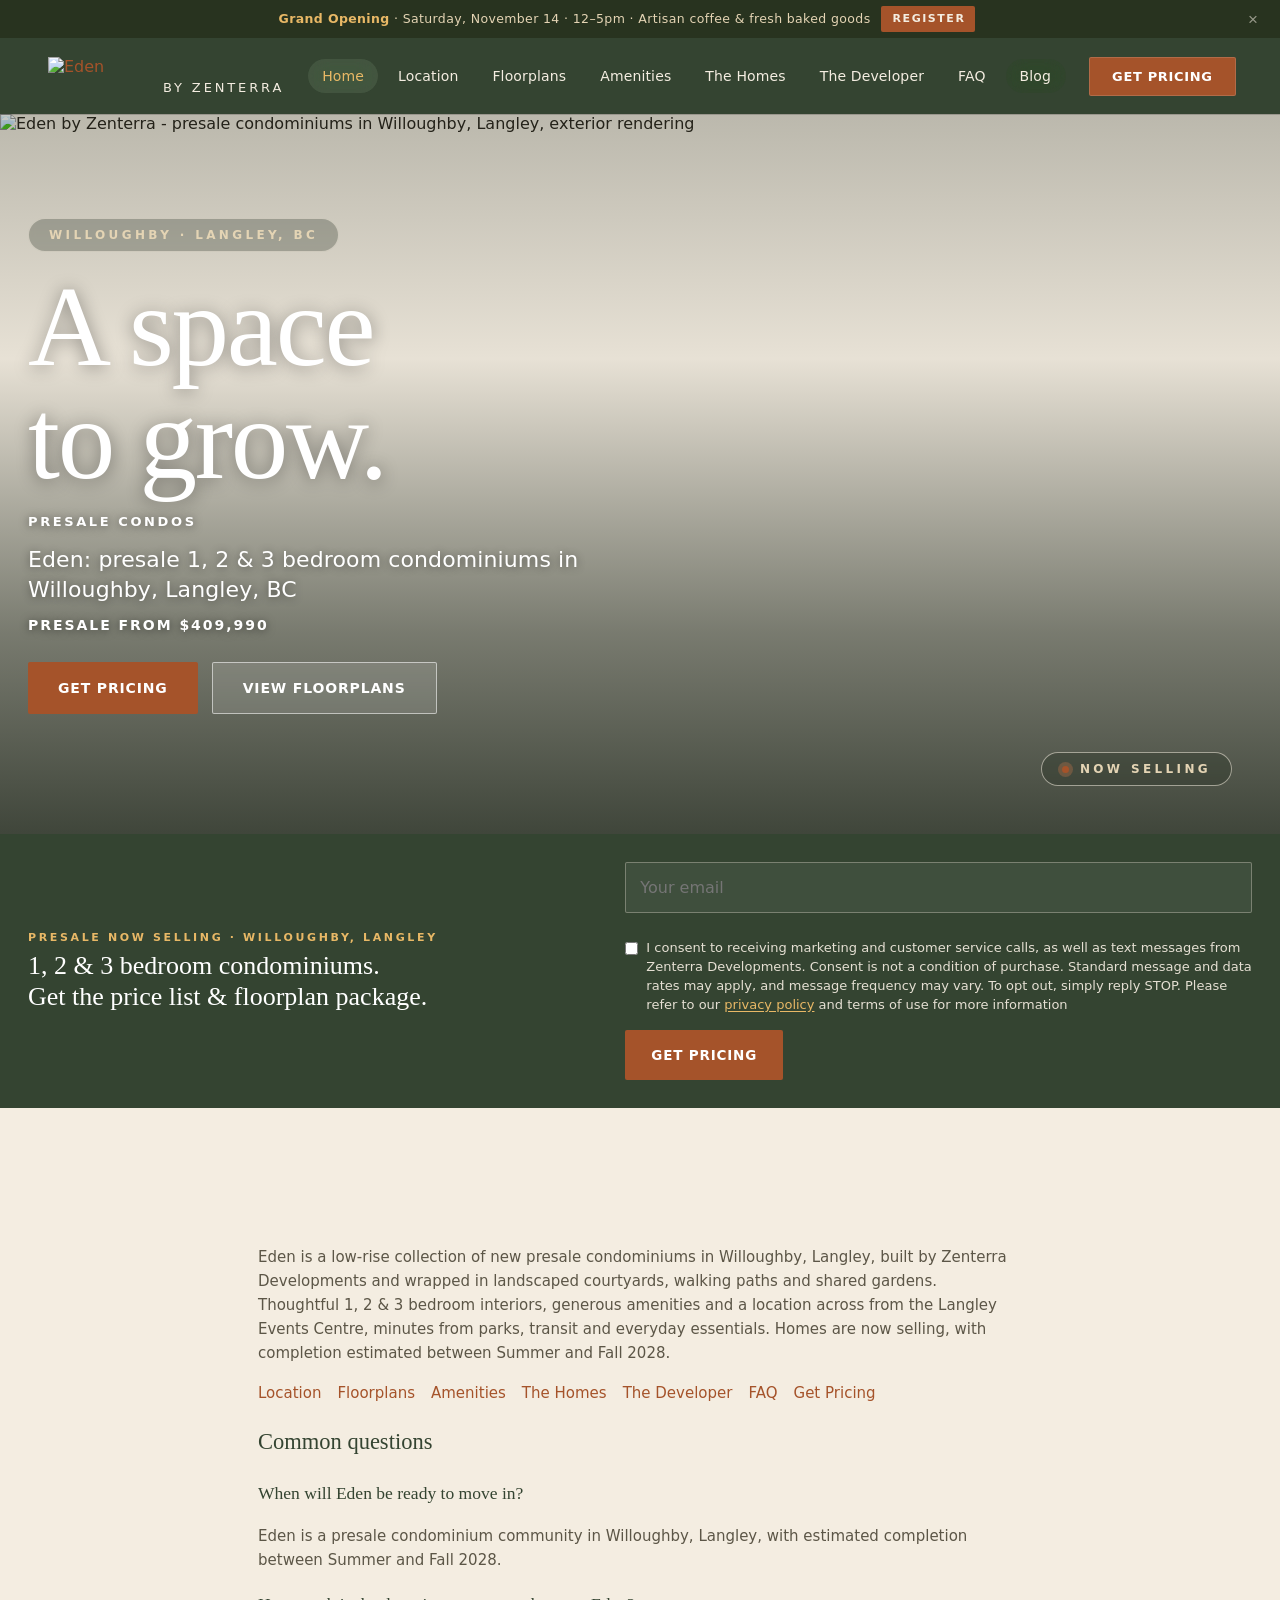
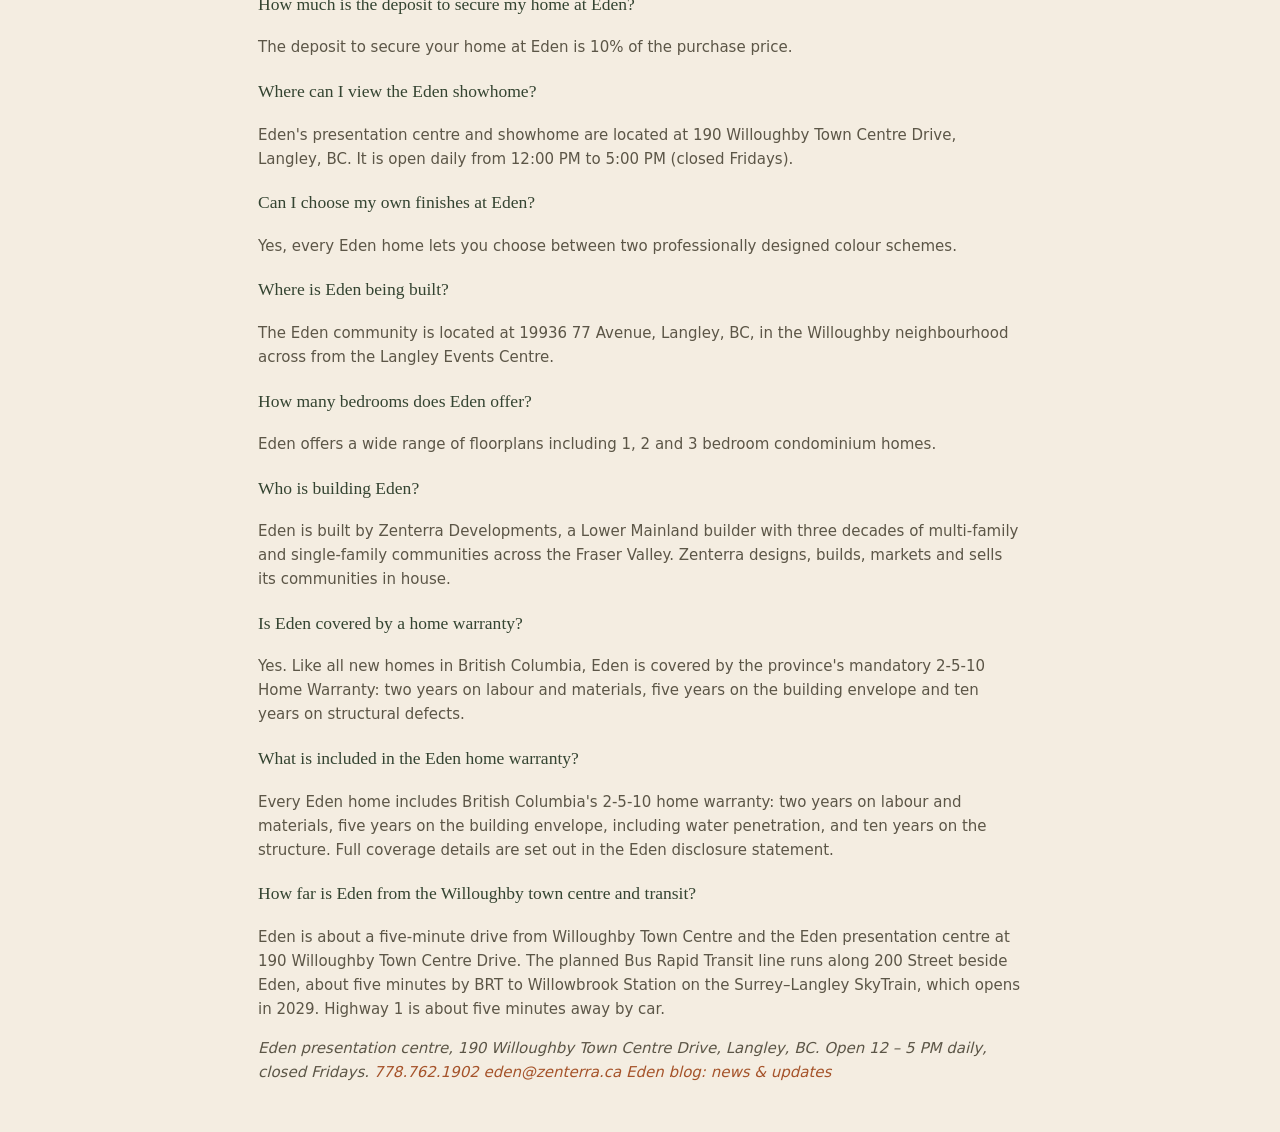
==== commit 1c34edac: "Update Eden's starting price to $409,990. Replace the displayed $490,990 starting price and the Aggr" ====
--- a/index.html
+++ b/index.html
@@ -32,7 +32,7 @@
 <link rel="manifest" href="/site.webmanifest">
 <meta name="theme-color" content="#344431">
 <script type="application/ld+json">
-{"@context":"https://schema.org","@type":"ApartmentComplex","@id":"https://www.edenbyzenterra.ca/#eden","name":"Eden by Zenterra","description":"New presale condominium community in Willoughby, Langley, BC offering 1, 2 and 3 bedroom condominium homes across from the Langley Events Centre. Estimated completion Summer to Fall 2028.","url":"https://www.edenbyzenterra.ca/","image":"https://res.cloudinary.com/jvsvq2qw/image/upload/f_auto,q_auto,w_1600/v1787252254/home-hero-exterior_a0ieal.jpg","telephone":"+1-778-762-1902","email":"eden@zenterra.ca","numberOfBedroomsAvailable":["1","2","3"],"petsAllowed":true,"areaServed":[{"@type":"Place","name":"Willoughby, Langley, BC"},{"@type":"Place","name":"Langley, BC"},{"@type":"Place","name":"Fraser Valley, BC"}],"address":{"@type":"PostalAddress","streetAddress":"19936 77 Avenue","addressLocality":"Langley","addressRegion":"BC","postalCode":"V2Y 1S3","addressCountry":"CA"},"builder":{"@id":"https://zenterra.ca/#organization"},"developer":{"@id":"https://zenterra.ca/#organization"},"offers":{"@type":"AggregateOffer","lowPrice":490990,"priceCurrency":"CAD","availability":"https://schema.org/PreSale","url":"https://www.edenbyzenterra.ca/"}}
+{"@context":"https://schema.org","@type":"ApartmentComplex","@id":"https://www.edenbyzenterra.ca/#eden","name":"Eden by Zenterra","description":"New presale condominium community in Willoughby, Langley, BC offering 1, 2 and 3 bedroom condominium homes across from the Langley Events Centre. Estimated completion Summer to Fall 2028.","url":"https://www.edenbyzenterra.ca/","image":"https://res.cloudinary.com/jvsvq2qw/image/upload/f_auto,q_auto,w_1600/v1787252254/home-hero-exterior_a0ieal.jpg","telephone":"+1-778-762-1902","email":"eden@zenterra.ca","numberOfBedroomsAvailable":["1","2","3"],"petsAllowed":true,"areaServed":[{"@type":"Place","name":"Willoughby, Langley, BC"},{"@type":"Place","name":"Langley, BC"},{"@type":"Place","name":"Fraser Valley, BC"}],"address":{"@type":"PostalAddress","streetAddress":"19936 77 Avenue","addressLocality":"Langley","addressRegion":"BC","postalCode":"V2Y 1S3","addressCountry":"CA"},"builder":{"@id":"https://zenterra.ca/#organization"},"developer":{"@id":"https://zenterra.ca/#organization"},"offers":{"@type":"AggregateOffer","lowPrice":409990,"priceCurrency":"CAD","availability":"https://schema.org/PreSale","url":"https://www.edenbyzenterra.ca/"}}
 </script>
 <script type="application/ld+json">
 {"@context":"https://schema.org","@type":["Organization","RealEstateDeveloper"],"@id":"https://zenterra.ca/#organization","name":"Zenterra Developments","url":"https://zenterra.ca","logo":"https://res.cloudinary.com/jvsvq2qw/image/upload/f_auto,q_auto,w_600/v1787251810/zenterra-logo_qqwugd.png","telephone":"+1-778-945-2050","address":{"@type":"PostalAddress","streetAddress":"#216 - 2630 Croydon Drive","addressLocality":"Surrey","addressRegion":"BC","postalCode":"V3Z 6T3","addressCountry":"CA"},"sameAs":["https://www.instagram.com/zenterra/","https://www.linkedin.com/company/zenterra-developments-ltd","https://twitter.com/ZenterraDev","https://www.facebook.com/ZenterraDevelopments/"]}
@@ -127,13 +127,13 @@
 .eden-consent.on-dark .eden-consent-err{color:#ffd0c2}
 </style>
 <script defer src="assets/js/react.3c3bdae9.js"></script>
-<script defer src="assets/js/eden.8df6a7bc.js"></script>
+<script defer src="assets/js/eden.79f006f5.js"></script>
 </head>
 <body>
 <!-- Google Tag Manager (noscript) -->
 <noscript><iframe src="https://www.googletagmanager.com/ns.html?id=GTM-M4MNHS77" height="0" width="0" style="display:none;visibility:hidden" title="Google Tag Manager"></iframe></noscript>
 <!-- End Google Tag Manager (noscript) -->
-<div id="eden-root"><div class="sc-host" id="eden-ssr" data-sc-name="Eden"><div style="min-height:100vh;display:flex;flex-direction:column"><header style="position:fixed;top:0;left:0;right:0;z-index:100;background:var(--eden-moss);box-shadow:0 1px 0 rgba(0,0,0,.18)">  <div style="background:#28331f;color:var(--eden-sand);font-size:12.5px;letter-spacing:.03em;height:38px;box-sizing:border-box;padding:0 40px 0 14px;position:relative;line-height:1.4;display:flex;align-items:center;justify-content:center;gap:4px;white-space:nowrap;overflow:hidden">  <span data-ann="full" style="display:none;min-width:0;overflow:hidden;text-overflow:ellipsis;pointer-events:none;-webkit-user-select:none;user-select:none;cursor:default"><strong style="color:var(--eden-wheat);font-weight:600">Grand Opening</strong> · Saturday, November 14 · 12–5pm · Artisan coffee &amp; fresh baked goods</span><span data-ann="short" style="display:block;min-width:0;overflow:hidden;text-overflow:ellipsis;pointer-events:none;-webkit-user-select:none;user-select:none;cursor:default"><strong style="color:var(--eden-wheat);font-weight:600">Grand Opening</strong> · Nov 14 · 12–5pm</span><a href="https://app.acuityscheduling.com/schedule.php?owner=24668826&amp;calendarID=12477477" target="_blank" rel="noopener" data-eg-anim="" style="position:relative;overflow:hidden;flex:none;display:inline-flex;align-items:center;justify-content:center;height:26px;line-height:1;padding:0 10px 1px 12px;margin-left:6px;border-radius:2px;background:#a5532a;color:#f4ede1;font-weight:700;font-size:11px;letter-spacing:.14em;text-transform:uppercase;text-decoration:none;animation:egPulseSm 2.4s ease-out infinite" class="p0">Register<span data-eg-anim="" aria-hidden="true" style="position:absolute;top:0;bottom:0;left:-45%;width:32%;background:linear-gradient(105deg,rgba(255,255,255,0) 0%,rgba(255,244,222,.55) 50%,rgba(255,255,255,0) 100%);transform:skewX(-18deg);pointer-events:none;animation:egShine 3.2s ease-in-out infinite"></span></a>   <button aria-label="Dismiss" style="position:absolute;right:14px;top:50%;transform:translateY(-50%);background:none;border:none;color:rgba(244,237,225,.55);cursor:pointer;font-size:17px;line-height:1;padding:4px;width:26px;height:26px;border-radius:999px;transition:background .28s ease,color .28s ease,box-shadow .28s ease" class="p2">×</button> </div>  <div style="max-width:var(--maxw);margin:0 auto;padding:0 28px;height:76px;display:flex;align-items:center;justify-content:space-between;gap:24px"> <a href="#" aria-label="Eden by Zenterra home" style="display:flex;align-items:center;text-decoration:none;flex:none"> <img src="https://res.cloudinary.com/jvsvq2qw/image/upload/f_auto,q_auto,w_400/v1787251813/eden-logo-ivory_pziaut.png" alt="Eden" width="101" height="38" style="height:38px;width:101px;display:block"> <span style="align-self:flex-end;margin-left:14px;margin-bottom:0;font-size:13px;letter-spacing:.22em;text-transform:uppercase;font-weight:300;color:#f4ede1;white-space:nowrap">By Zenterra</span> </a> <nav style="display:none;align-items:center;gap:6px" data-nav="desktop">  <a href="#" style="position:relative;padding:8px 13px;font-size:14px;font-weight:500;white-space:nowrap;color:var(--eden-wheat);letter-spacing:.01em;border-radius:999px;border:1px solid transparent;background:rgba(255,255,255,.09);-webkit-backdrop-filter:blur(10px) saturate(150%);backdrop-filter:blur(10px) saturate(150%);transition:color .2s ease,background .28s ease,border-color .28s ease,box-shadow .28s ease,transform .28s cubic-bezier(.22,.9,.28,1)" class="p3"><span class="sc-interp">Home</span></a>  <a href="#" style="position:relative;padding:8px 13px;font-size:14px;font-weight:500;white-space:nowrap;color:var(--eden-ivory);letter-spacing:.01em;border-radius:999px;border:1px solid transparent;background:transparent;-webkit-backdrop-filter:none;backdrop-filter:none;transition:color .2s ease,background .28s ease,border-color .28s ease,box-shadow .28s ease,transform .28s cubic-bezier(.22,.9,.28,1)" class="p3"><span class="sc-interp">Location</span></a>  <a href="#" style="position:relative;padding:8px 13px;font-size:14px;font-weight:500;white-space:nowrap;color:var(--eden-ivory);letter-spacing:.01em;border-radius:999px;border:1px solid transparent;background:transparent;-webkit-backdrop-filter:none;backdrop-filter:none;transition:color .2s ease,background .28s ease,border-color .28s ease,box-shadow .28s ease,transform .28s cubic-bezier(.22,.9,.28,1)" class="p3"><span class="sc-interp">Floorplans</span></a>  <a href="#" style="position:relative;padding:8px 13px;font-size:14px;font-weight:500;white-space:nowrap;color:var(--eden-ivory);letter-spacing:.01em;border-radius:999px;border:1px solid transparent;background:transparent;-webkit-backdrop-filter:none;backdrop-filter:none;transition:color .2s ease,background .28s ease,border-color .28s ease,box-shadow .28s ease,transform .28s cubic-bezier(.22,.9,.28,1)" class="p3"><span class="sc-interp">Amenities</span></a>  <a href="#" style="position:relative;padding:8px 13px;font-size:14px;font-weight:500;white-space:nowrap;color:var(--eden-ivory);letter-spacing:.01em;border-radius:999px;border:1px solid transparent;background:transparent;-webkit-backdrop-filter:none;backdrop-filter:none;transition:color .2s ease,background .28s ease,border-color .28s ease,box-shadow .28s ease,transform .28s cubic-bezier(.22,.9,.28,1)" class="p3"><span class="sc-interp">The Homes</span></a>  <a href="#" style="position:relative;padding:8px 13px;font-size:14px;font-weight:500;white-space:nowrap;color:var(--eden-ivory);letter-spacing:.01em;border-radius:999px;border:1px solid transparent;background:transparent;-webkit-backdrop-filter:none;backdrop-filter:none;transition:color .2s ease,background .28s ease,border-color .28s ease,box-shadow .28s ease,transform .28s cubic-bezier(.22,.9,.28,1)" class="p3"><span class="sc-interp">The Developer</span></a>  <a href="#" style="position:relative;padding:8px 13px;font-size:14px;font-weight:500;white-space:nowrap;color:var(--eden-ivory);letter-spacing:.01em;border-radius:999px;border:1px solid transparent;background:transparent;-webkit-backdrop-filter:none;backdrop-filter:none;transition:color .2s ease,background .28s ease,border-color .28s ease,box-shadow .28s ease,transform .28s cubic-bezier(.22,.9,.28,1)" class="p3"><span class="sc-interp">FAQ</span></a>  <a href="#" style="position:relative;padding:8px 13px;font-size:14px;font-weight:500;white-space:nowrap;color:var(--eden-ivory);letter-spacing:.01em;border-radius:999px;border:1px solid transparent;background:transparent;-webkit-backdrop-filter:blur(10px) saturate(150%);backdrop-filter:blur(10px) saturate(150%);transition:color .2s ease,background .28s ease,border-color .28s ease,box-shadow .28s ease,transform .28s cubic-bezier(.22,.9,.28,1)" class="p3"><span class="sc-interp">Blog</span></a>  </nav> <a href="#" style="display:none;background:var(--eden-terracotta);color:#fff;padding:11px 22px;font-size:13px;letter-spacing:.05em;text-transform:uppercase;font-weight:600;border-radius:2px;flex:none;position:relative;overflow:hidden;border:1px solid rgba(255,255,255,.14);transition:background .28s ease,box-shadow .28s ease,border-color .28s ease,transform .28s cubic-bezier(.22,.9,.28,1)" data-nav="cta" class="p4">Get Pricing</a> <button aria-label="Menu" aria-expanded="false" data-nav="burger" style="display:block;background:none;border:none;cursor:pointer;padding:6px;color:var(--eden-ivory)"> <span style="display:block;width:22px;height:2px;background:currentColor;margin:4px 0"></span> <span style="display:block;width:22px;height:2px;background:currentColor;margin:4px 0"></span> <span style="display:block;width:22px;height:2px;background:currentColor;margin:4px 0"></span> </button> </div>  </header><main style="flex:1;display:flex;flex-direction:column;padding-top:114px;padding-bottom:74px"><div style="flex:1;"><section data-hero="section" style="position:relative;height:calc(100svh - 114px);min-height:440px;width:100%;overflow:hidden"> <div style="position:absolute;inset:0;filter:saturate(1.24) contrast(1.07) brightness(1.05)"> <img sizes="100vw" width="1600" height="900" fetchpriority="high" decoding="async" alt="Eden by Zenterra - presale condominiums in Willoughby, Langley, exterior rendering" style="position:absolute;inset:0;width:100%;height:100%;object-fit:cover" id="eden-hero-img">  </div> <div style="position:absolute;inset:0;background:linear-gradient(180deg,rgba(24,33,22,.26) 0%,rgba(24,33,22,.06) 34%,rgba(24,33,22,.56) 72%,rgba(24,33,22,.82) 100%);pointer-events:none"></div> <div style="position:absolute;inset:0;display:flex;flex-direction:column;justify-content:flex-end;padding:0 28px clamp(26px,7vh,86px);pointer-events:none"> <div style="max-width:var(--maxw);margin:0 auto;width:100%"> <p style="margin:0 0 clamp(12px,2vh,18px)"><span style="display:inline-block;font-size:12px;letter-spacing:.28em;text-transform:uppercase;color:var(--eden-sand);font-weight:600;border:1px solid rgba(244,237,225,.55);border-radius:999px;padding:9px 20px;background:rgba(30,40,28,.28);backdrop-filter:blur(3px);white-space:nowrap">Willoughby · Langley, BC</span></p> <p style="font-family:var(--font-serif);font-weight:300;color:#fff;font-size:clamp(48px,9vw,116px);line-height:.98;margin:0;letter-spacing:-.02em;text-shadow:0 2px 18px rgba(0,0,0,.4)">A space<br>to grow.</p> <p style="margin:clamp(12px,2vh,18px) 0 0;font-size:13px;letter-spacing:.2em;text-transform:uppercase;color:#fff;font-weight:700;text-shadow:0 1px 10px rgba(0,0,0,.55)">Presale condos</p> <h1 style="font-family:var(--font-sans);color:#fff;font-size:clamp(17px,2.3vw,22px);font-weight:500;line-height:1.35;max-width:620px;margin:clamp(10px,1.8vh,18px) 0 0;letter-spacing:.005em;text-shadow:0 1px 8px rgba(0,0,0,.45)">Eden: presale 1, 2 &amp; 3 bedroom condominiums in Willoughby, Langley, BC</h1>  <div style="display:flex;gap:14px;flex-wrap:wrap;margin-top:clamp(16px,3.2vh,34px);pointer-events:auto"> <a href="#" data-hero="primary" data-cta="hero" style="flex:1 1 100%;display:inline-flex;align-items:center;justify-content:center;min-height:52px;box-sizing:border-box;background:var(--eden-terracotta);color:#fff;padding:16px 30px;font-size:14px;letter-spacing:.06em;text-transform:uppercase;font-weight:600;border-radius:2px" class="p5">Get Pricing</a> <a href="#" data-hero="secondary" style="display:none;align-items:center;justify-content:center;min-height:52px;box-sizing:border-box;background:rgba(255,255,255,.12);border:1px solid rgba(255,255,255,.55);color:#fff;padding:16px 30px;font-size:14px;letter-spacing:.06em;text-transform:uppercase;font-weight:600;border-radius:2px;backdrop-filter:blur(2px)">View floorplans</a> </div> <div data-hero="meta" style="display:inline-flex;margin-top:clamp(12px,2.6vh,30px);align-items:center;gap:clamp(10px,2.4vw,14px);font-size:clamp(10px,2.7vw,12px);letter-spacing:.16em;text-transform:uppercase;color:var(--eden-sand);font-weight:600;border:1px solid rgba(244,237,225,.4);border-radius:999px;padding:clamp(7px,1.8vw,9px) clamp(13px,3.4vw,20px);background:rgba(30,40,28,.24);-webkit-backdrop-filter:blur(3px);backdrop-filter:blur(3px);white-space:nowrap"> <span style="display:flex;align-items:center;gap:8px"> <span style="width:6px;height:6px;border-radius:50%;background:var(--eden-wheat);opacity:.85"></span> <span class="sc-interp">4:02 PM</span> in Willoughby </span>  </div> </div> </div> <a href="#" data-hero="tile" style="display:none;position:absolute;right:clamp(20px,4vw,48px);bottom:clamp(20px,4vw,48px);z-index:3;align-items:center;gap:11px;font-size:12px;letter-spacing:.28em;text-transform:uppercase;color:var(--eden-sand);font-weight:600;text-decoration:none;border:1px solid rgba(244,237,225,.55);border-radius:999px;padding:9px 20px;background:rgba(30,40,28,.28);-webkit-backdrop-filter:blur(3px);backdrop-filter:blur(3px);white-space:nowrap;transition:background .3s ease,border-color .3s ease" class="p6"> <span style="width:7px;height:7px;border-radius:50%;background:var(--eden-terracotta);box-shadow:0 0 0 4px rgba(208,122,76,.3)"></span> Now selling </a> </section><section style="background:var(--eden-moss);padding:clamp(18px,3vw,28px) 28px"> <div style="max-width:var(--maxw);margin:0 auto;display:flex;align-items:center;justify-content:space-between;gap:clamp(14px,2.4vw,32px);flex-wrap:wrap"> <div style="min-width:0;flex:1 1 300px"> <p style="margin:0 0 6px;font-size:11px;letter-spacing:.24em;text-transform:uppercase;color:var(--eden-wheat);font-weight:700">Presale now selling · Willoughby, Langley</p> <p style="margin:0;font-family:var(--font-serif);font-size:clamp(19px,2.6vw,26px);line-height:1.2;color:#fff;font-weight:300">1, 2 &amp; 3 bedroom condominiums. <br>Get the price list &amp; floorplan package.</p> </div> <form novalidate style="display:flex;gap:10px;flex:1 1 360px;max-width:640px;flex-wrap:wrap"> <input type="email" name="email" inputmode="email" autocomplete="email" autocapitalize="off" placeholder="Your email" aria-label="Your email" style="flex:1 1 100%;min-width:0;min-height:50px;padding:15px 14px;border:1px solid rgba(244,237,225,.32);border-radius:2px;background:rgba(255,255,255,.06);font-family:var(--font-sans);font-size:16px;color:#fff;box-sizing:border-box" value=""> <div class="eden-consent on-dark" style="flex:1 1 100%"> <input id="eden-sms-hero" name="sms_consent" type="checkbox" value="yes" required autocomplete="off" aria-invalid="false" aria-describedby="eden-sms-hero-err"> <div class="eden-consent-copy"><label for="eden-sms-hero">I consent to receiving marketing and customer service calls, as well as text messages from Zenterra Developments. Consent is not a condition of purchase. Standard message and data rates may apply, and message frequency may vary. To opt out, simply reply STOP. Please refer to our <a href="https://www.zenterra.ca/privacy-policy-terms-of-use/" target="_blank" rel="noopener">privacy policy</a> and terms of use for more information</label><span id="eden-sms-hero-err" class="eden-consent-err" data-consent-err role="alert" hidden></span></div></div> <button type="submit" style="flex:0 0 auto;min-height:50px;background:var(--eden-terracotta);color:#fff;padding:15px 26px;font-size:13.5px;letter-spacing:.06em;text-transform:uppercase;font-weight:600;border:none;border-radius:2px;cursor:pointer;font-family:var(--font-sans);white-space:nowrap">Get Pricing</button> </form> </div> </section></div></main></div></div></div>
+<div id="eden-root"><div class="sc-host" id="eden-ssr" data-sc-name="Eden"><div style="min-height:100vh;display:flex;flex-direction:column"><header style="position:fixed;top:0;left:0;right:0;z-index:100;background:var(--eden-moss);box-shadow:0 1px 0 rgba(0,0,0,.18)">  <div style="background:#28331f;color:var(--eden-sand);font-size:12.5px;letter-spacing:.03em;height:38px;box-sizing:border-box;padding:0 40px 0 14px;position:relative;line-height:1.4;display:flex;align-items:center;justify-content:center;gap:4px;white-space:nowrap;overflow:hidden">  <span data-ann="full" style="display:none;min-width:0;overflow:hidden;text-overflow:ellipsis;pointer-events:none;-webkit-user-select:none;user-select:none;cursor:default"><strong style="color:var(--eden-wheat);font-weight:600">Grand Opening</strong> · Saturday, November 14 · 12–5pm · Artisan coffee &amp; fresh baked goods</span><span data-ann="short" style="display:block;min-width:0;overflow:hidden;text-overflow:ellipsis;pointer-events:none;-webkit-user-select:none;user-select:none;cursor:default"><strong style="color:var(--eden-wheat);font-weight:600">Grand Opening</strong> · Nov 14 · 12–5pm</span><a href="https://app.acuityscheduling.com/schedule.php?owner=24668826&amp;calendarID=12477477" target="_blank" rel="noopener" data-eg-anim="" style="position:relative;overflow:hidden;flex:none;display:inline-flex;align-items:center;justify-content:center;height:26px;line-height:1;padding:0 10px 1px 12px;margin-left:6px;border-radius:2px;background:#a5532a;color:#f4ede1;font-weight:700;font-size:11px;letter-spacing:.14em;text-transform:uppercase;text-decoration:none;animation:egPulseSm 2.4s ease-out infinite" class="p0">Register<span data-eg-anim="" aria-hidden="true" style="position:absolute;top:0;bottom:0;left:-45%;width:32%;background:linear-gradient(105deg,rgba(255,255,255,0) 0%,rgba(255,244,222,.55) 50%,rgba(255,255,255,0) 100%);transform:skewX(-18deg);pointer-events:none;animation:egShine 3.2s ease-in-out infinite"></span></a>   <button aria-label="Dismiss" style="position:absolute;right:14px;top:50%;transform:translateY(-50%);background:none;border:none;color:rgba(244,237,225,.55);cursor:pointer;font-size:17px;line-height:1;padding:4px;width:26px;height:26px;border-radius:999px;transition:background .28s ease,color .28s ease,box-shadow .28s ease" class="p2">×</button> </div>  <div style="max-width:var(--maxw);margin:0 auto;padding:0 28px;height:76px;display:flex;align-items:center;justify-content:space-between;gap:24px"> <a href="#" aria-label="Eden by Zenterra home" style="display:flex;align-items:center;text-decoration:none;flex:none"> <img src="https://res.cloudinary.com/jvsvq2qw/image/upload/f_auto,q_auto,w_400/v1787251813/eden-logo-ivory_pziaut.png" alt="Eden" width="101" height="38" style="height:38px;width:101px;display:block"> <span style="align-self:flex-end;margin-left:14px;margin-bottom:0;font-size:13px;letter-spacing:.22em;text-transform:uppercase;font-weight:300;color:#f4ede1;white-space:nowrap">By Zenterra</span> </a> <nav style="display:none;align-items:center;gap:6px" data-nav="desktop">  <a href="#" style="position:relative;padding:8px 13px;font-size:14px;font-weight:500;white-space:nowrap;color:var(--eden-wheat);letter-spacing:.01em;border-radius:999px;border:1px solid transparent;background:rgba(255,255,255,.09);-webkit-backdrop-filter:blur(10px) saturate(150%);backdrop-filter:blur(10px) saturate(150%);transition:color .2s ease,background .28s ease,border-color .28s ease,box-shadow .28s ease,transform .28s cubic-bezier(.22,.9,.28,1)" class="p3"><span class="sc-interp">Home</span></a>  <a href="#" style="position:relative;padding:8px 13px;font-size:14px;font-weight:500;white-space:nowrap;color:var(--eden-ivory);letter-spacing:.01em;border-radius:999px;border:1px solid transparent;background:transparent;-webkit-backdrop-filter:none;backdrop-filter:none;transition:color .2s ease,background .28s ease,border-color .28s ease,box-shadow .28s ease,transform .28s cubic-bezier(.22,.9,.28,1)" class="p3"><span class="sc-interp">Location</span></a>  <a href="#" style="position:relative;padding:8px 13px;font-size:14px;font-weight:500;white-space:nowrap;color:var(--eden-ivory);letter-spacing:.01em;border-radius:999px;border:1px solid transparent;background:transparent;-webkit-backdrop-filter:none;backdrop-filter:none;transition:color .2s ease,background .28s ease,border-color .28s ease,box-shadow .28s ease,transform .28s cubic-bezier(.22,.9,.28,1)" class="p3"><span class="sc-interp">Floorplans</span></a>  <a href="#" style="position:relative;padding:8px 13px;font-size:14px;font-weight:500;white-space:nowrap;color:var(--eden-ivory);letter-spacing:.01em;border-radius:999px;border:1px solid transparent;background:transparent;-webkit-backdrop-filter:none;backdrop-filter:none;transition:color .2s ease,background .28s ease,border-color .28s ease,box-shadow .28s ease,transform .28s cubic-bezier(.22,.9,.28,1)" class="p3"><span class="sc-interp">Amenities</span></a>  <a href="#" style="position:relative;padding:8px 13px;font-size:14px;font-weight:500;white-space:nowrap;color:var(--eden-ivory);letter-spacing:.01em;border-radius:999px;border:1px solid transparent;background:transparent;-webkit-backdrop-filter:none;backdrop-filter:none;transition:color .2s ease,background .28s ease,border-color .28s ease,box-shadow .28s ease,transform .28s cubic-bezier(.22,.9,.28,1)" class="p3"><span class="sc-interp">The Homes</span></a>  <a href="#" style="position:relative;padding:8px 13px;font-size:14px;font-weight:500;white-space:nowrap;color:var(--eden-ivory);letter-spacing:.01em;border-radius:999px;border:1px solid transparent;background:transparent;-webkit-backdrop-filter:none;backdrop-filter:none;transition:color .2s ease,background .28s ease,border-color .28s ease,box-shadow .28s ease,transform .28s cubic-bezier(.22,.9,.28,1)" class="p3"><span class="sc-interp">The Developer</span></a>  <a href="#" style="position:relative;padding:8px 13px;font-size:14px;font-weight:500;white-space:nowrap;color:var(--eden-ivory);letter-spacing:.01em;border-radius:999px;border:1px solid transparent;background:transparent;-webkit-backdrop-filter:none;backdrop-filter:none;transition:color .2s ease,background .28s ease,border-color .28s ease,box-shadow .28s ease,transform .28s cubic-bezier(.22,.9,.28,1)" class="p3"><span class="sc-interp">FAQ</span></a>  <a href="#" style="position:relative;padding:8px 13px;font-size:14px;font-weight:500;white-space:nowrap;color:var(--eden-ivory);letter-spacing:.01em;border-radius:999px;border:1px solid transparent;background:transparent;-webkit-backdrop-filter:blur(10px) saturate(150%);backdrop-filter:blur(10px) saturate(150%);transition:color .2s ease,background .28s ease,border-color .28s ease,box-shadow .28s ease,transform .28s cubic-bezier(.22,.9,.28,1)" class="p3"><span class="sc-interp">Blog</span></a>  </nav> <a href="#" style="display:none;background:var(--eden-terracotta);color:#fff;padding:11px 22px;font-size:13px;letter-spacing:.05em;text-transform:uppercase;font-weight:600;border-radius:2px;flex:none;position:relative;overflow:hidden;border:1px solid rgba(255,255,255,.14);transition:background .28s ease,box-shadow .28s ease,border-color .28s ease,transform .28s cubic-bezier(.22,.9,.28,1)" data-nav="cta" class="p4">Get Pricing</a> <button aria-label="Menu" aria-expanded="false" data-nav="burger" style="display:block;background:none;border:none;cursor:pointer;padding:6px;color:var(--eden-ivory)"> <span style="display:block;width:22px;height:2px;background:currentColor;margin:4px 0"></span> <span style="display:block;width:22px;height:2px;background:currentColor;margin:4px 0"></span> <span style="display:block;width:22px;height:2px;background:currentColor;margin:4px 0"></span> </button> </div>  </header><main style="flex:1;display:flex;flex-direction:column;padding-top:114px;padding-bottom:74px"><div style="flex:1;"><section data-hero="section" style="position:relative;height:calc(100svh - 114px);min-height:440px;width:100%;overflow:hidden"> <div style="position:absolute;inset:0;filter:saturate(1.24) contrast(1.07) brightness(1.05)"> <img sizes="100vw" width="1600" height="900" fetchpriority="high" decoding="async" alt="Eden by Zenterra - presale condominiums in Willoughby, Langley, exterior rendering" style="position:absolute;inset:0;width:100%;height:100%;object-fit:cover" id="eden-hero-img">  </div> <div style="position:absolute;inset:0;background:linear-gradient(180deg,rgba(24,33,22,.26) 0%,rgba(24,33,22,.06) 34%,rgba(24,33,22,.56) 72%,rgba(24,33,22,.82) 100%);pointer-events:none"></div> <div style="position:absolute;inset:0;display:flex;flex-direction:column;justify-content:flex-end;padding:0 28px clamp(26px,7vh,86px);pointer-events:none"> <div style="max-width:var(--maxw);margin:0 auto;width:100%"> <p style="margin:0 0 clamp(12px,2vh,18px)"><span style="display:inline-block;font-size:12px;letter-spacing:.28em;text-transform:uppercase;color:var(--eden-sand);font-weight:600;border:1px solid rgba(244,237,225,.55);border-radius:999px;padding:9px 20px;background:rgba(30,40,28,.28);backdrop-filter:blur(3px);white-space:nowrap">Willoughby · Langley, BC</span></p> <p style="font-family:var(--font-serif);font-weight:300;color:#fff;font-size:clamp(48px,9vw,116px);line-height:.98;margin:0;letter-spacing:-.02em;text-shadow:0 2px 18px rgba(0,0,0,.4)">A space<br>to grow.</p> <p style="margin:clamp(12px,2vh,18px) 0 0;font-size:13px;letter-spacing:.2em;text-transform:uppercase;color:#fff;font-weight:700;text-shadow:0 1px 10px rgba(0,0,0,.55)">Presale condos</p> <h1 style="font-family:var(--font-sans);color:#fff;font-size:clamp(17px,2.3vw,22px);font-weight:500;line-height:1.35;max-width:620px;margin:clamp(10px,1.8vh,18px) 0 0;letter-spacing:.005em;text-shadow:0 1px 8px rgba(0,0,0,.45)">Eden: presale 1, 2 &amp; 3 bedroom condominiums in Willoughby, Langley, BC</h1> <p style="margin:12px 0 0;font-size:14px;letter-spacing:.14em;text-transform:uppercase;color:#fff;font-weight:700;text-shadow:0 1px 8px rgba(0,0,0,.5)">Presale from $409,990</p>  <div style="display:flex;gap:14px;flex-wrap:wrap;margin-top:clamp(16px,3.2vh,34px);pointer-events:auto"> <a href="#" data-hero="primary" data-cta="hero" style="flex:1 1 100%;display:inline-flex;align-items:center;justify-content:center;min-height:52px;box-sizing:border-box;background:var(--eden-terracotta);color:#fff;padding:16px 30px;font-size:14px;letter-spacing:.06em;text-transform:uppercase;font-weight:600;border-radius:2px" class="p5">Get Pricing</a> <a href="#" data-hero="secondary" style="display:none;align-items:center;justify-content:center;min-height:52px;box-sizing:border-box;background:rgba(255,255,255,.12);border:1px solid rgba(255,255,255,.55);color:#fff;padding:16px 30px;font-size:14px;letter-spacing:.06em;text-transform:uppercase;font-weight:600;border-radius:2px;backdrop-filter:blur(2px)">View floorplans</a> </div> <div data-hero="meta" style="display:inline-flex;margin-top:clamp(12px,2.6vh,30px);align-items:center;gap:clamp(10px,2.4vw,14px);font-size:clamp(10px,2.7vw,12px);letter-spacing:.16em;text-transform:uppercase;color:var(--eden-sand);font-weight:600;border:1px solid rgba(244,237,225,.4);border-radius:999px;padding:clamp(7px,1.8vw,9px) clamp(13px,3.4vw,20px);background:rgba(30,40,28,.24);-webkit-backdrop-filter:blur(3px);backdrop-filter:blur(3px);white-space:nowrap"> <span style="display:flex;align-items:center;gap:8px"> <span style="width:6px;height:6px;border-radius:50%;background:var(--eden-wheat);opacity:.85"></span> <span class="sc-interp">4:02 PM</span> in Willoughby </span>  </div> </div> </div> <a href="#" data-hero="tile" style="display:none;position:absolute;right:clamp(20px,4vw,48px);bottom:clamp(20px,4vw,48px);z-index:3;align-items:center;gap:11px;font-size:12px;letter-spacing:.28em;text-transform:uppercase;color:var(--eden-sand);font-weight:600;text-decoration:none;border:1px solid rgba(244,237,225,.55);border-radius:999px;padding:9px 20px;background:rgba(30,40,28,.28);-webkit-backdrop-filter:blur(3px);backdrop-filter:blur(3px);white-space:nowrap;transition:background .3s ease,border-color .3s ease" class="p6"> <span style="width:7px;height:7px;border-radius:50%;background:var(--eden-terracotta);box-shadow:0 0 0 4px rgba(208,122,76,.3)"></span> Now selling </a> </section><section style="background:var(--eden-moss);padding:clamp(18px,3vw,28px) 28px"> <div style="max-width:var(--maxw);margin:0 auto;display:flex;align-items:center;justify-content:space-between;gap:clamp(14px,2.4vw,32px);flex-wrap:wrap"> <div style="min-width:0;flex:1 1 300px"> <p style="margin:0 0 6px;font-size:11px;letter-spacing:.24em;text-transform:uppercase;color:var(--eden-wheat);font-weight:700">Presale now selling · Willoughby, Langley</p> <p style="margin:0;font-family:var(--font-serif);font-size:clamp(19px,2.6vw,26px);line-height:1.2;color:#fff;font-weight:300">1, 2 &amp; 3 bedroom condominiums. <br>Get the price list &amp; floorplan package.</p> </div> <form novalidate style="display:flex;gap:10px;flex:1 1 360px;max-width:640px;flex-wrap:wrap"> <input type="email" name="email" inputmode="email" autocomplete="email" autocapitalize="off" placeholder="Your email" aria-label="Your email" style="flex:1 1 100%;min-width:0;min-height:50px;padding:15px 14px;border:1px solid rgba(244,237,225,.32);border-radius:2px;background:rgba(255,255,255,.06);font-family:var(--font-sans);font-size:16px;color:#fff;box-sizing:border-box" value=""> <div class="eden-consent on-dark" style="flex:1 1 100%"> <input id="eden-sms-hero" name="sms_consent" type="checkbox" value="yes" required autocomplete="off" aria-invalid="false" aria-describedby="eden-sms-hero-err"> <div class="eden-consent-copy"><label for="eden-sms-hero">I consent to receiving marketing and customer service calls, as well as text messages from Zenterra Developments. Consent is not a condition of purchase. Standard message and data rates may apply, and message frequency may vary. To opt out, simply reply STOP. Please refer to our <a href="https://www.zenterra.ca/privacy-policy-terms-of-use/" target="_blank" rel="noopener">privacy policy</a> and terms of use for more information</label><span id="eden-sms-hero-err" class="eden-consent-err" data-consent-err role="alert" hidden></span></div></div> <button type="submit" style="flex:0 0 auto;min-height:50px;background:var(--eden-terracotta);color:#fff;padding:15px 26px;font-size:13.5px;letter-spacing:.06em;text-transform:uppercase;font-weight:600;border:none;border-radius:2px;cursor:pointer;font-family:var(--font-sans);white-space:nowrap">Get Pricing</button> </form> </div> </section></div></main></div></div></div>
 <script>(function(){var B=window.EdenBoot,im=document.getElementById("eden-hero-img");if(B&&im){var p=B.phase();im.srcset=B.heroSrcset(p);im.sizes="100vw";im.src=B.heroSrc(p,1600);im.setAttribute("data-eden-set","1");}
 document.addEventListener("click",function(e){if(window.__edenBooted)return;var a=e.target.closest&&e.target.closest("#eden-ssr a,#eden-ssr button");if(!a||a.target==="_blank")return;if(a.type==="submit"){var form=a.form,box=form&&form.elements.sms_consent,err=form&&form.querySelector("[data-consent-err]");if(box&&!box.checked){e.preventDefault();if(err){err.hidden=false;err.textContent="Please tick the consent box to continue.";}box.setAttribute("aria-invalid","true");box.focus();return;}if(box&&box.checked)window.__edenConsent=true;}e.preventDefault();
 if(a.getAttribute("data-hero")==="secondary"){location.hash="floorplans";return;}
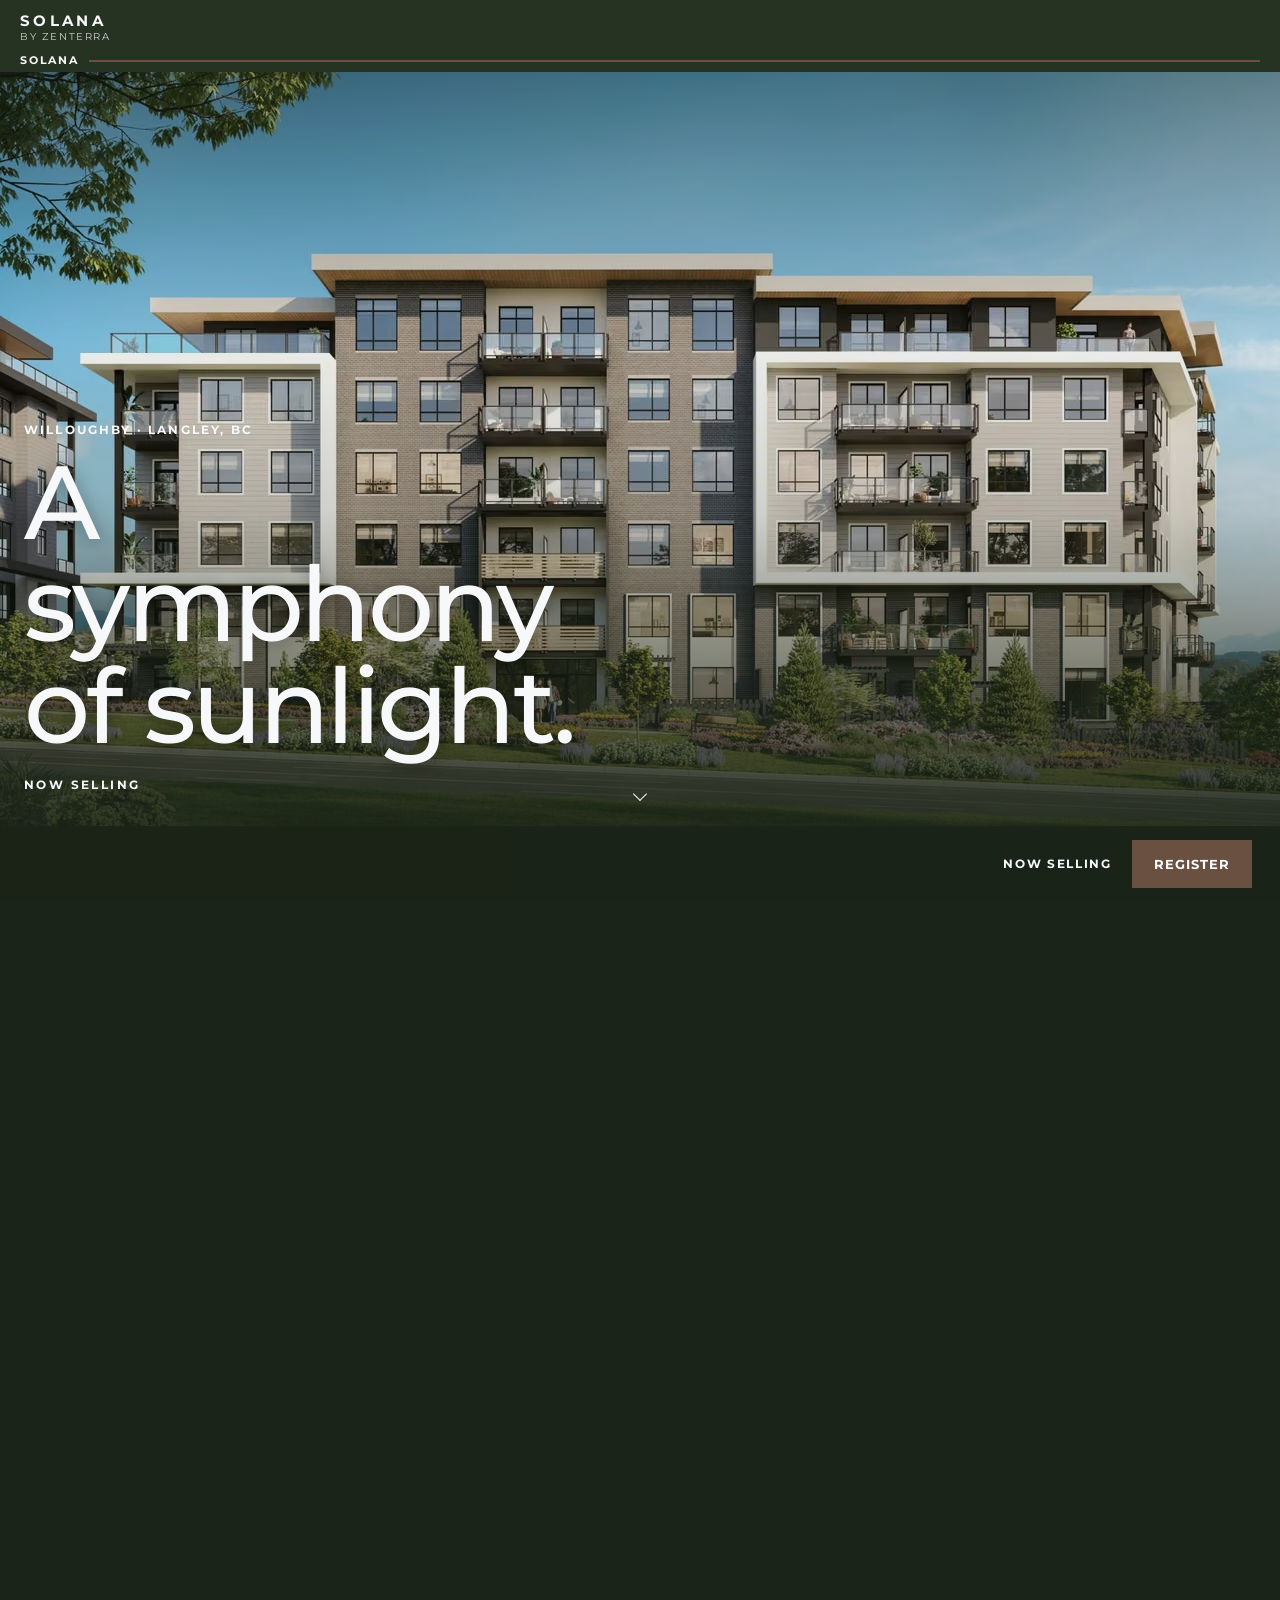
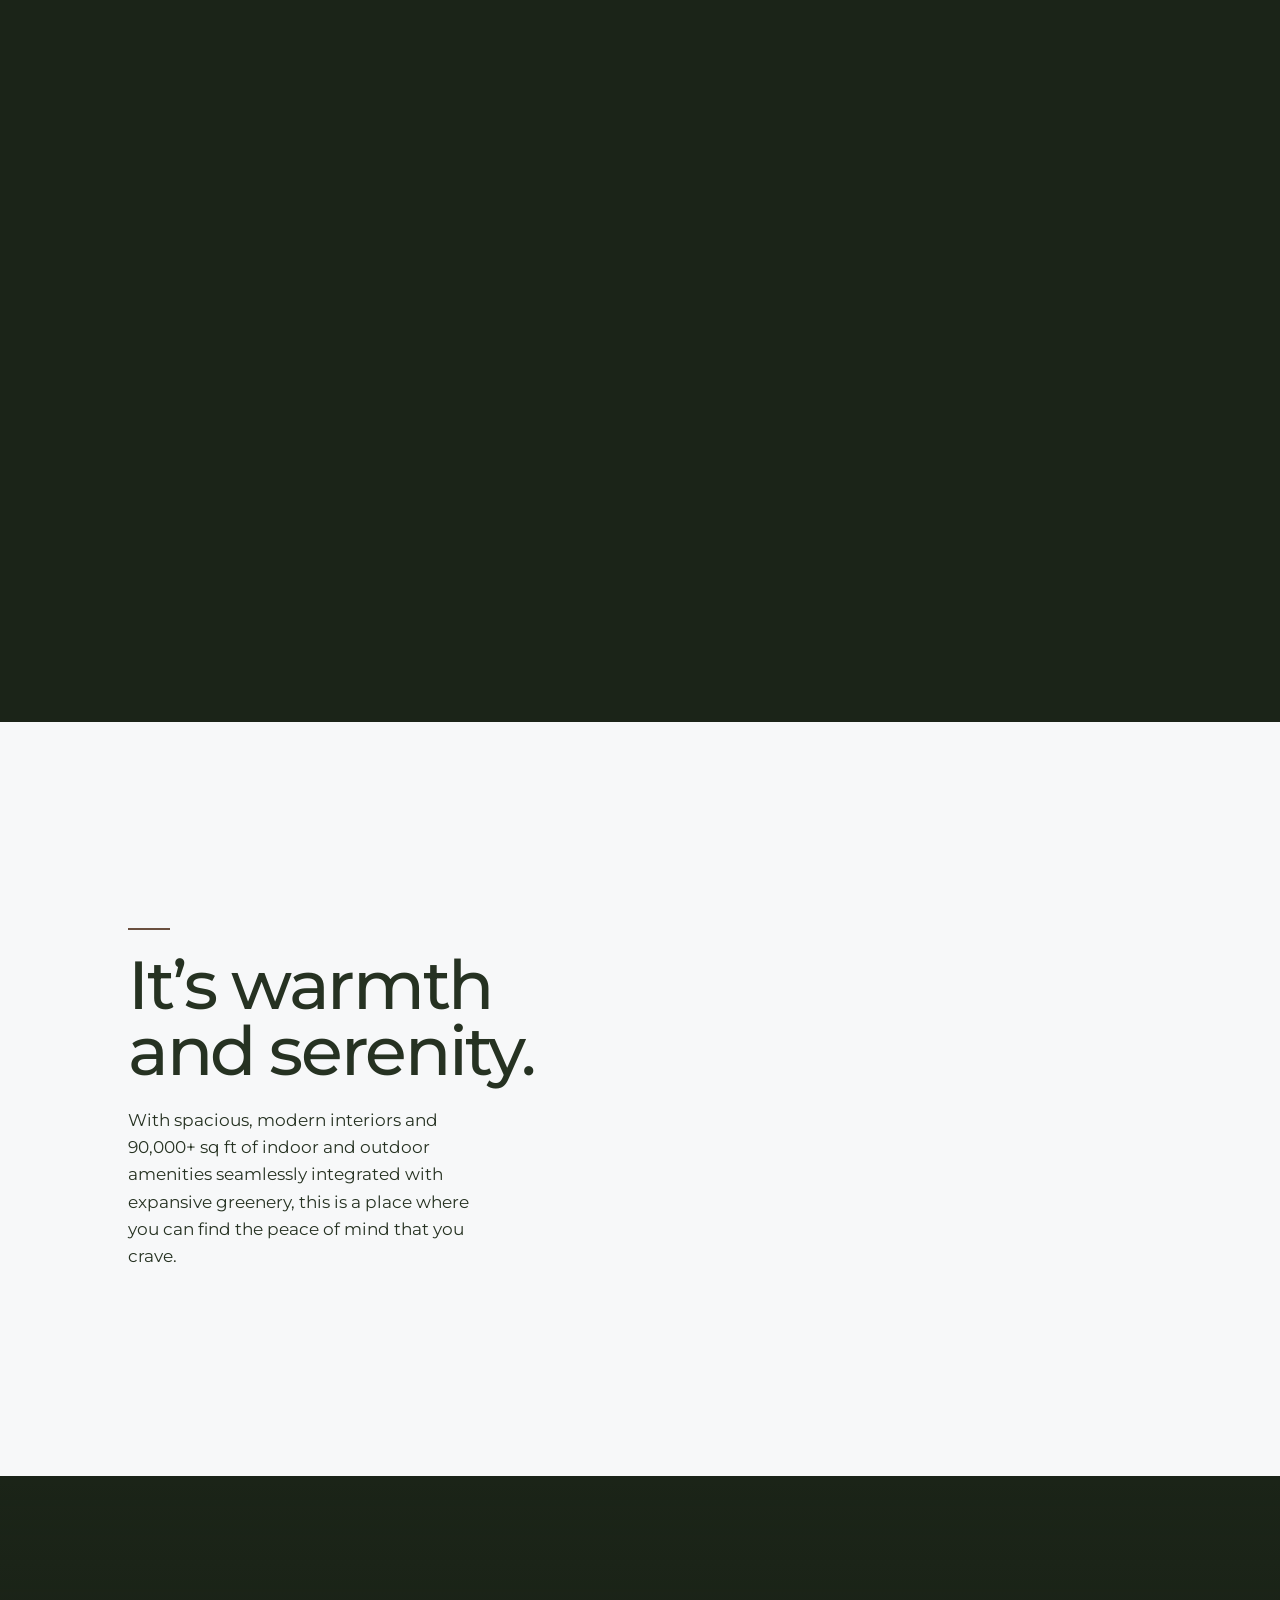
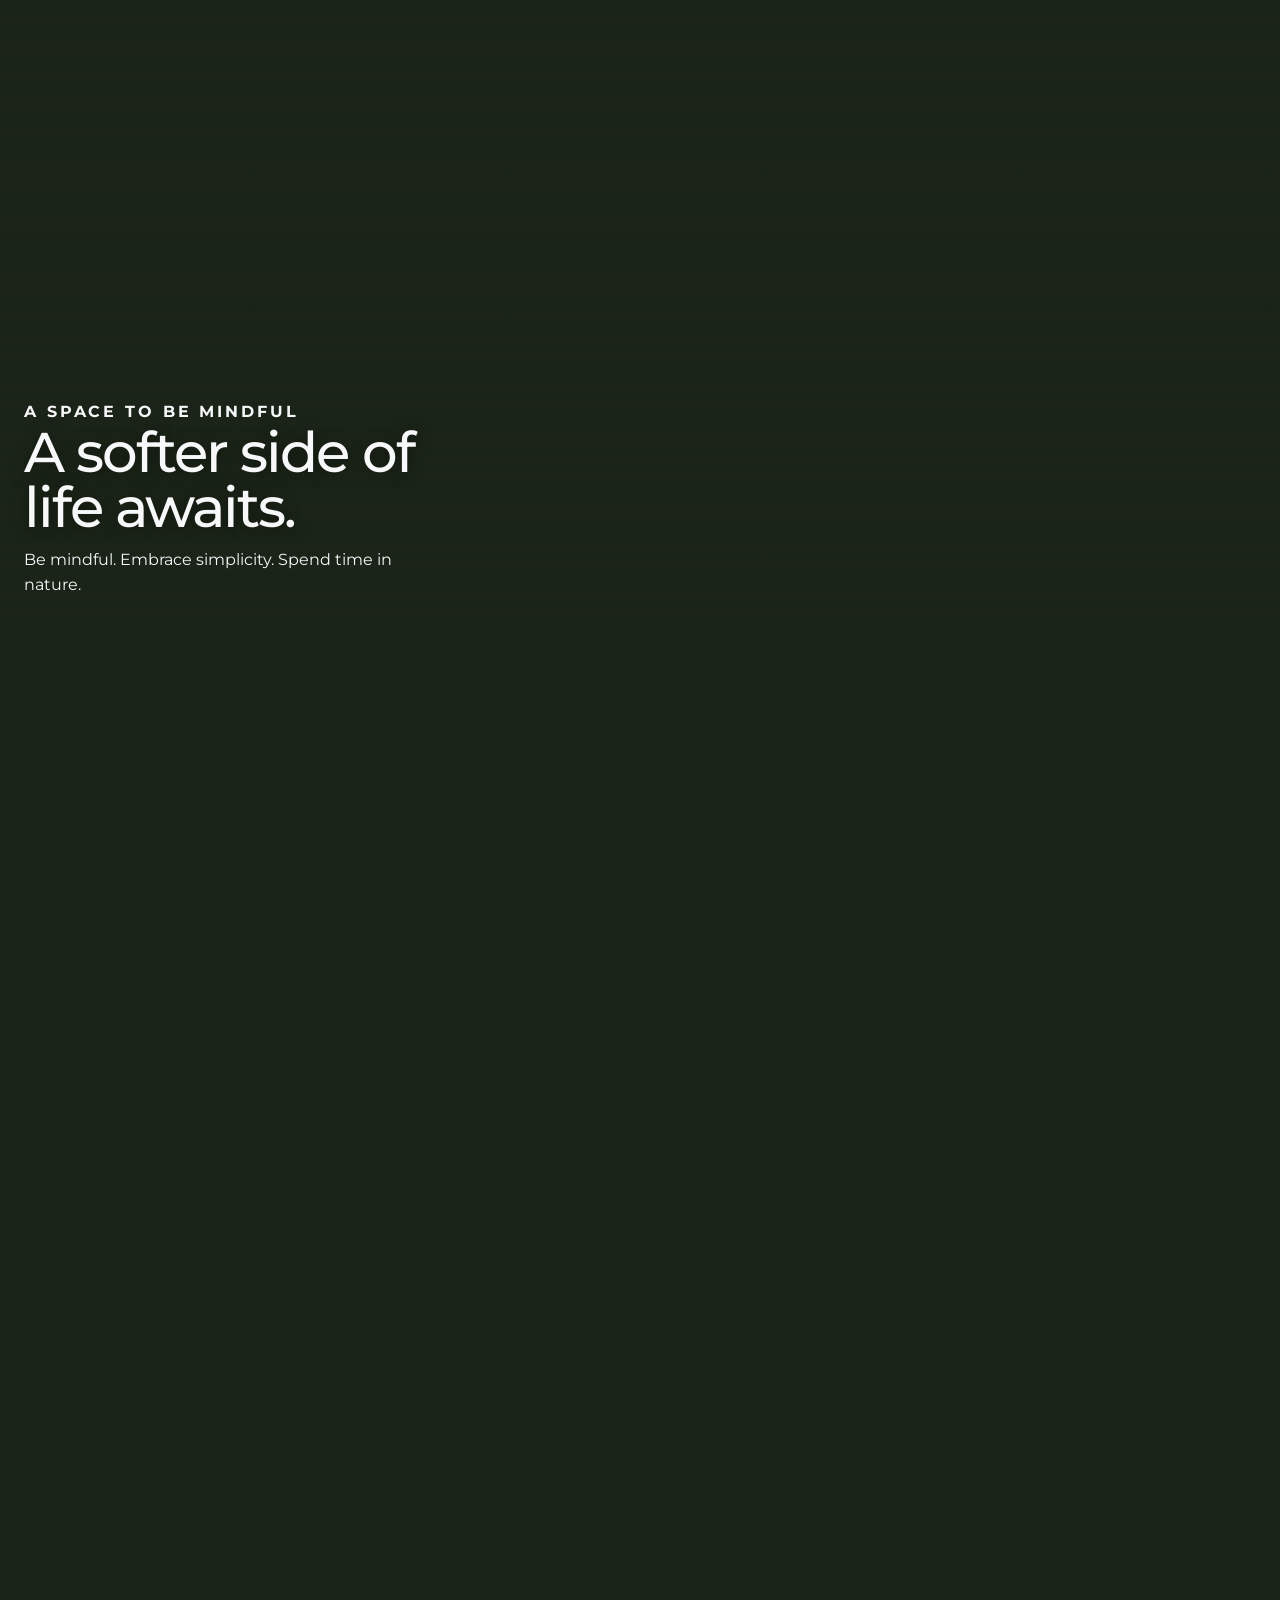
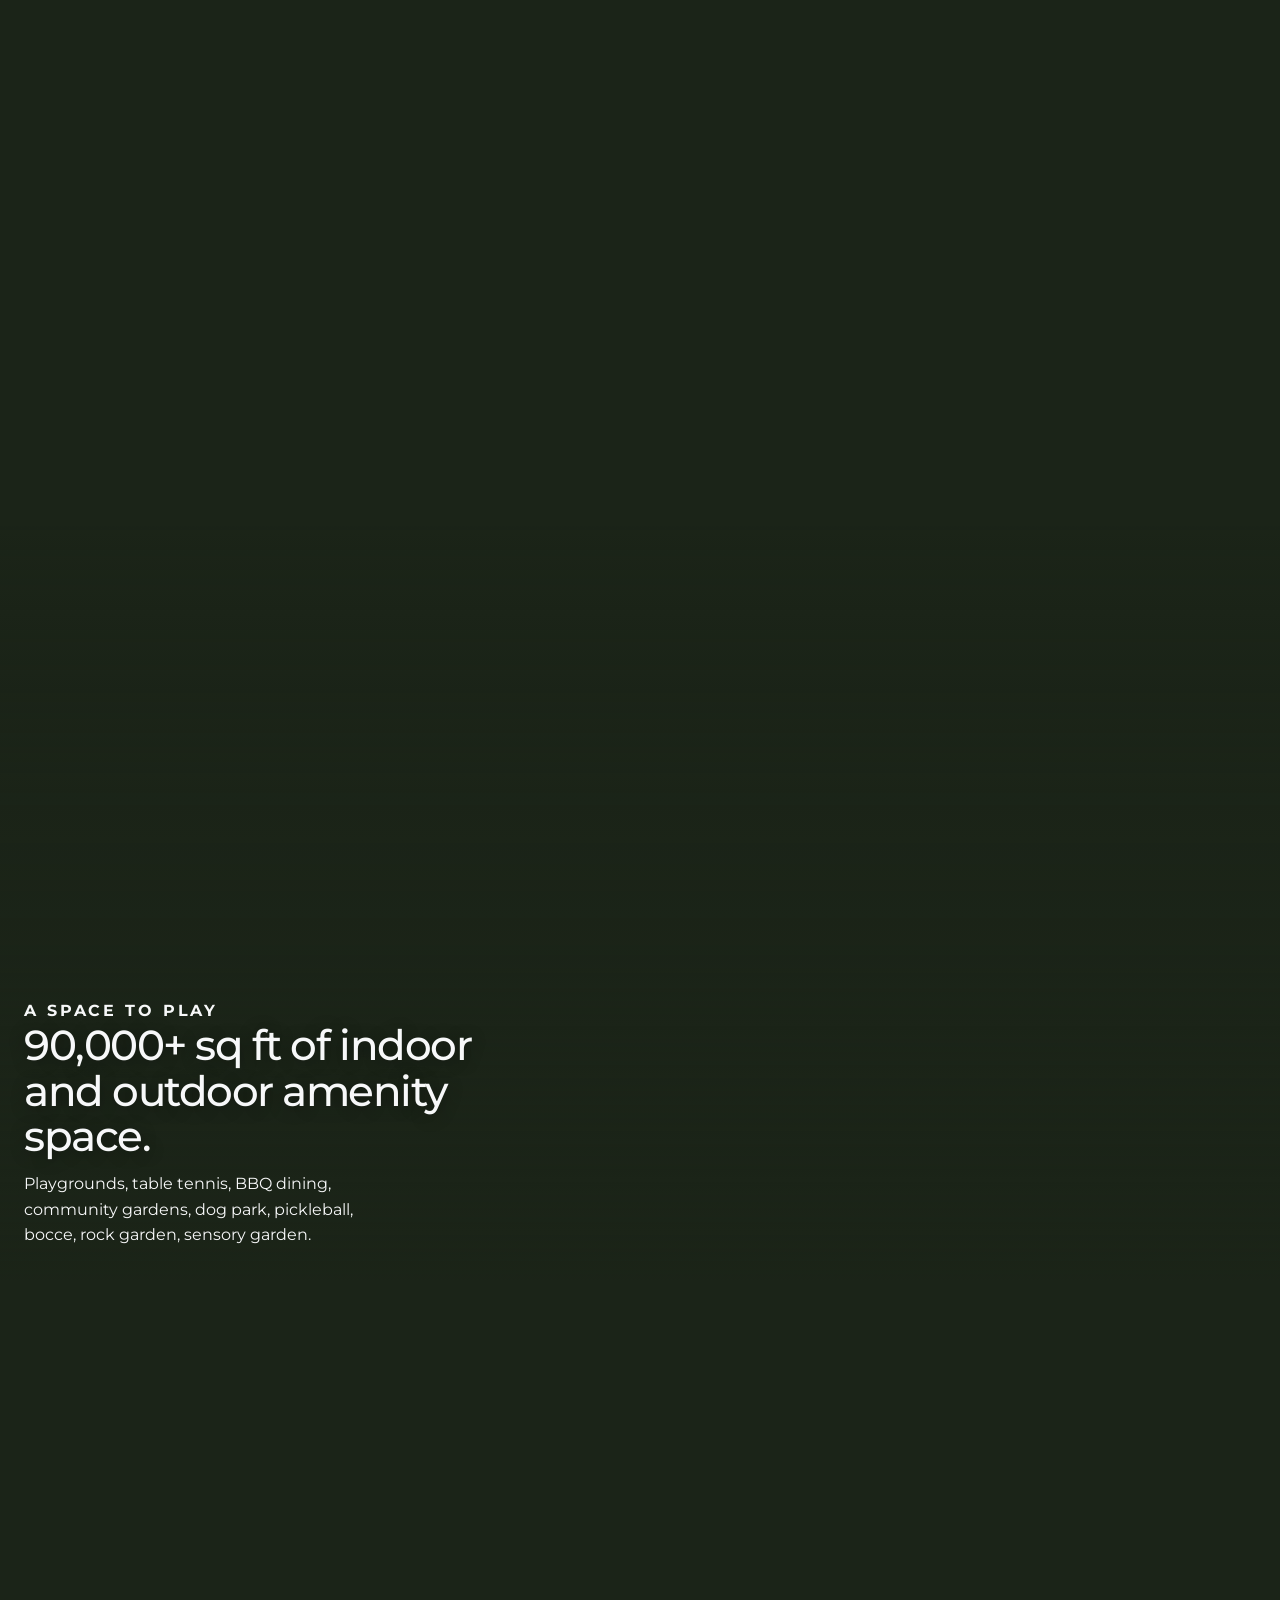
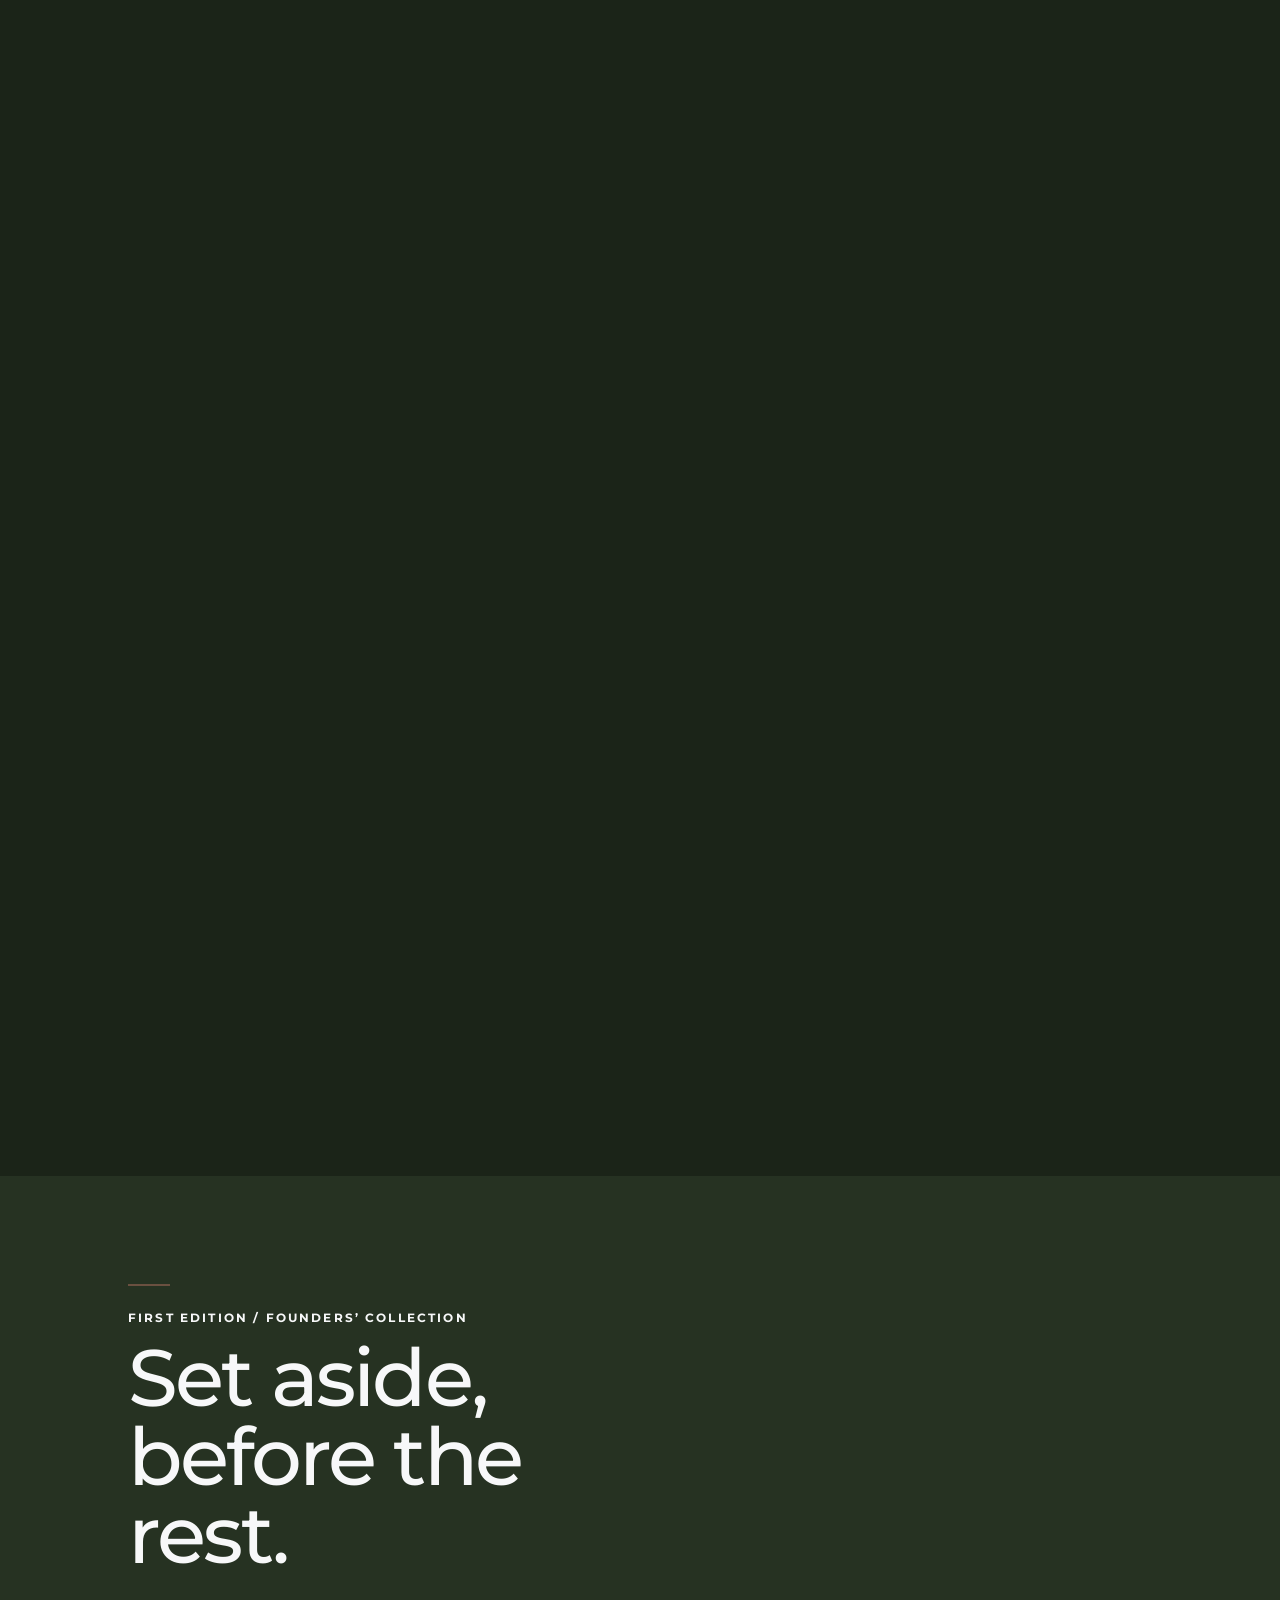
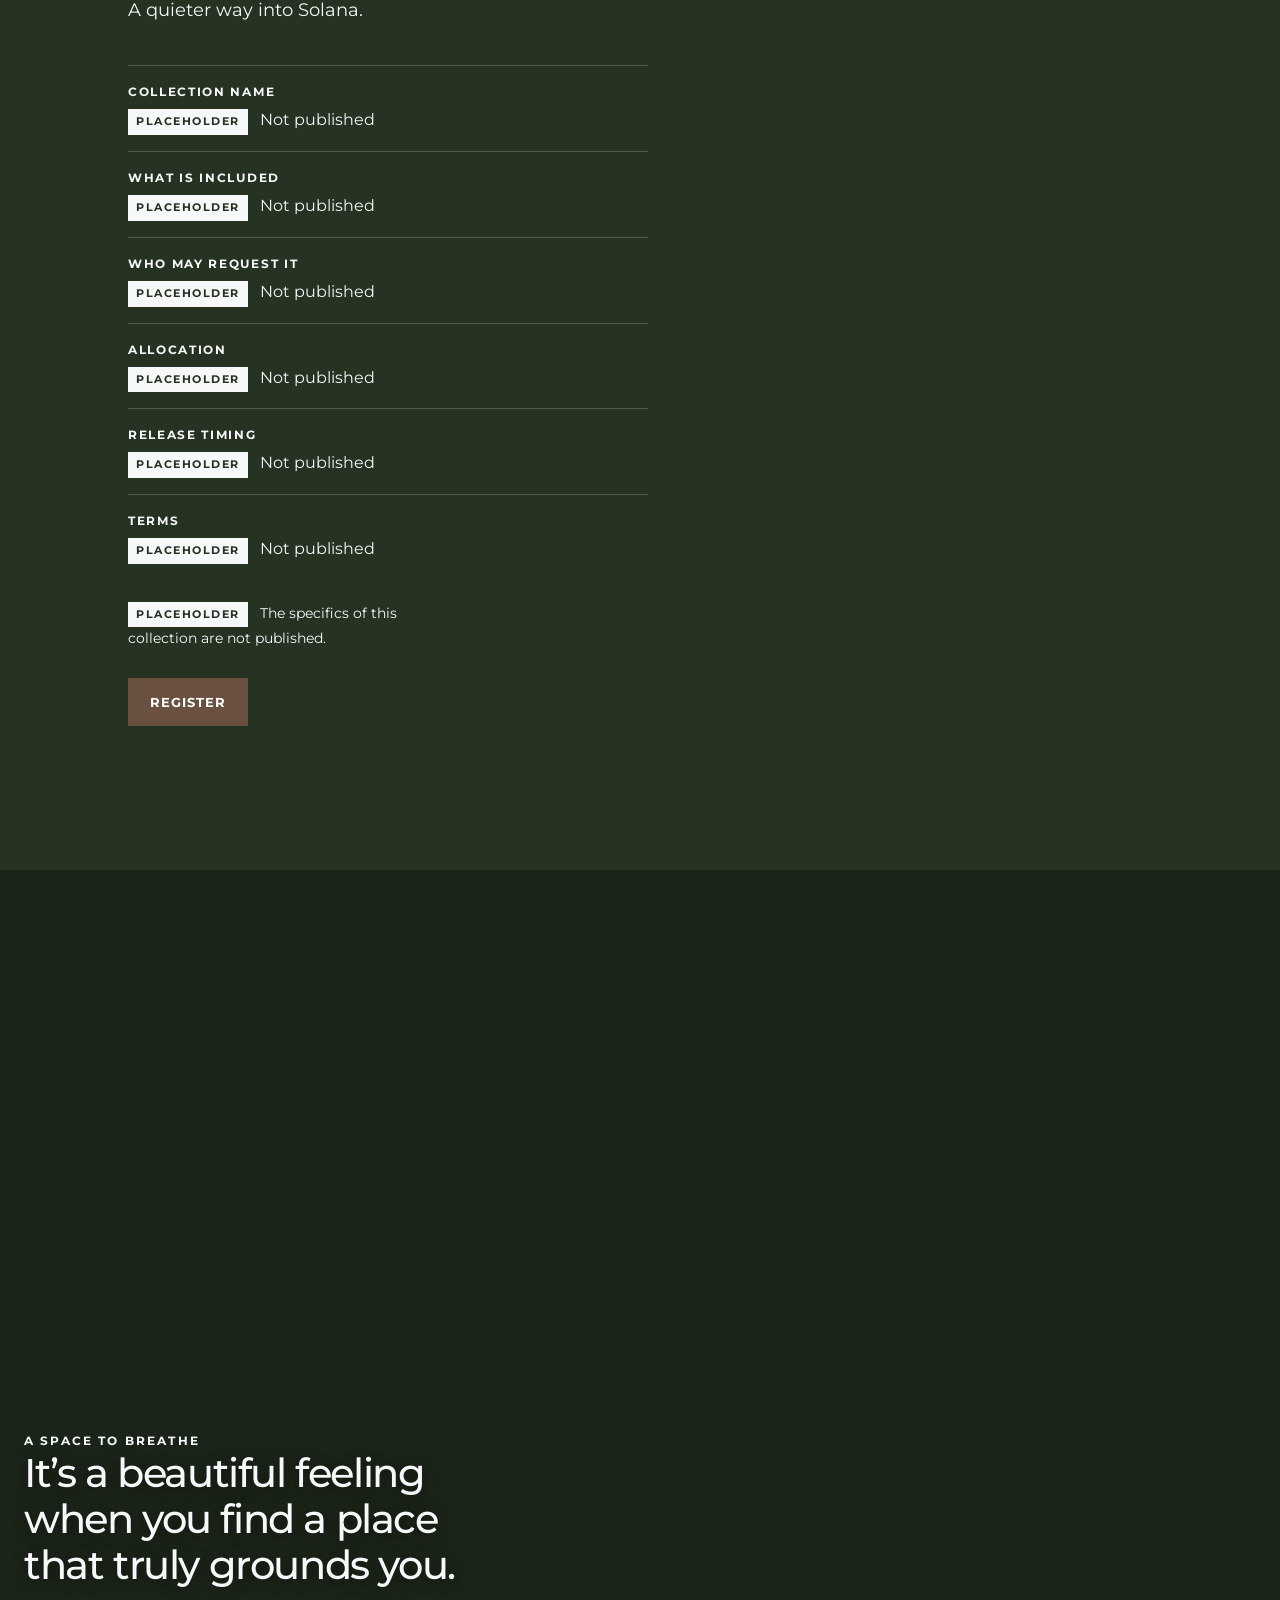
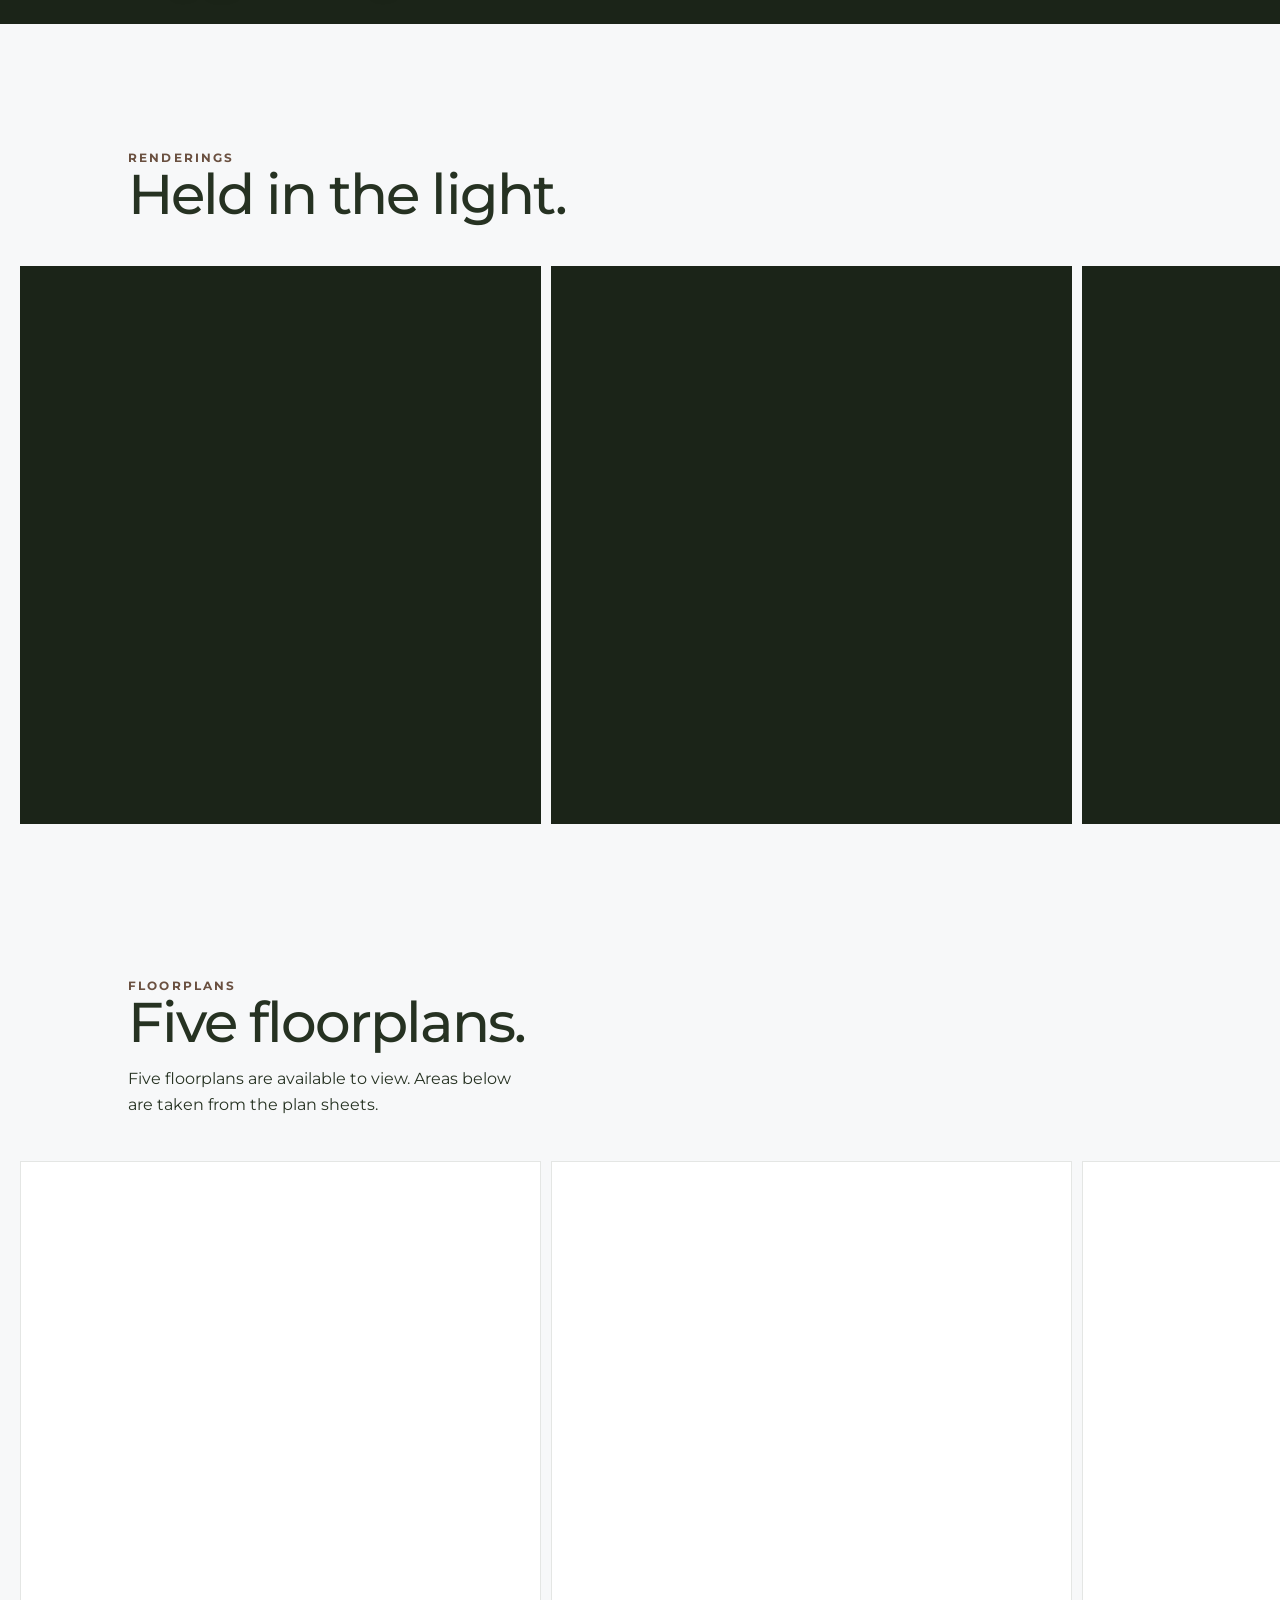
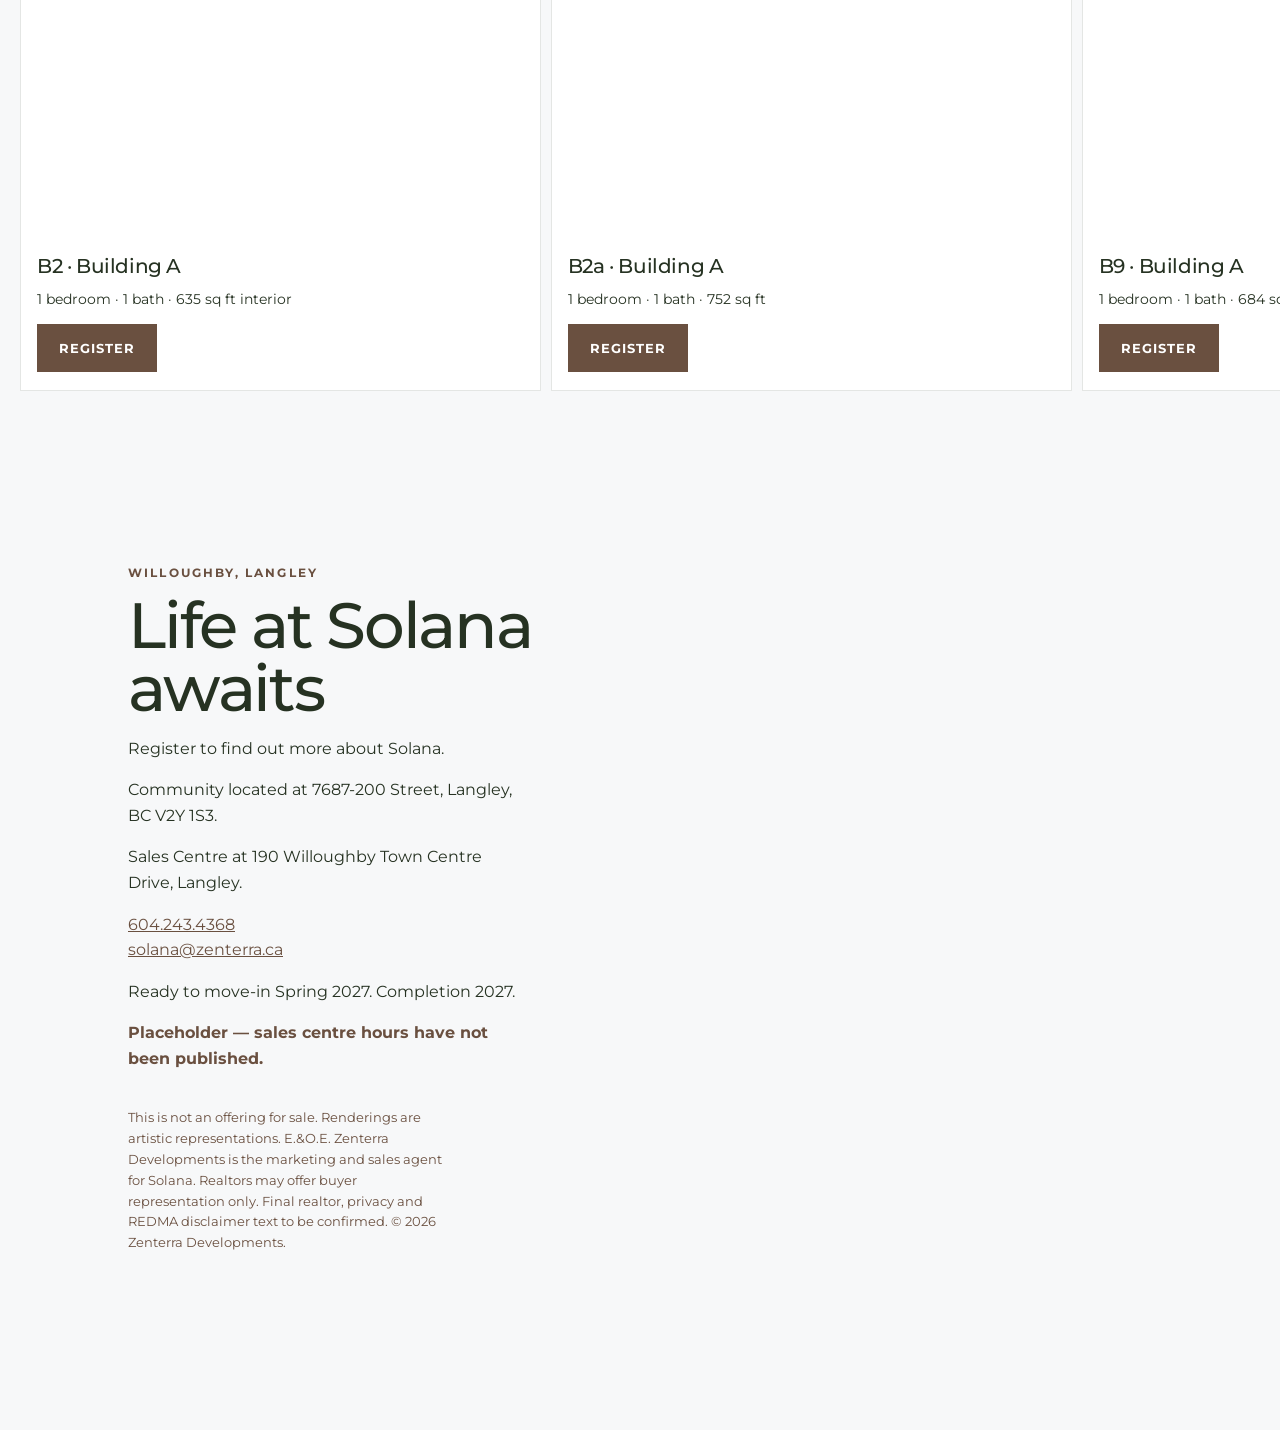
==== commit 69f9cf71: "Add a GV90-style Solana homepage concept. A mobile-first scrolling homepage on its own branch, using" ====
--- a/index.html
+++ b/index.html
@@ -3,184 +3,327 @@
 <head>
 <meta charset="utf-8">
 <meta name="viewport" content="width=device-width, initial-scale=1">
-<!-- Google Tag Manager -->
-<script>(function(w,d,s,l,i){w[l]=w[l]||[];w[l].push({'gtm.start':new Date().getTime(),event:'gtm.js'});var f=d.getElementsByTagName(s)[0],j=d.createElement(s),dl=l!='dataLayer'?'&l='+l:'';j.async=true;j.src='https://www.googletagmanager.com/gtm.js?id='+i+dl;f.parentNode.insertBefore(j,f);})(window,document,'script','dataLayer','GTM-M4MNHS77');</script>
-<!-- End Google Tag Manager -->
-<!-- Google Ads AW-16577438747, GA4 G-QF7ZLEP0B3 and Microsoft Clarity yisp6n61s6 fire from inside GTM-M4MNHS77. A second gtag.js config for AW-16577438747 is not loaded here, because the live container already sends that tag and a duplicate would double-count. -->
-<title>Eden by Zenterra | Presale 1, 2 &amp; 3 Bedroom Condos in Willoughby, Langley BC</title>
-<meta name="description" content="Eden by Zenterra is a new presale condominium community in Willoughby, Langley, BC - 1, 2 &amp; 3 bedroom condos across from the Langley Events Centre. Completion estimated Summer–Fall 2028. Now selling - book a private appointment to view current pricing and floorplans.">
-<meta property="og:title" content="Eden by Zenterra | Presale Condos in Willoughby, Langley BC">
-<meta property="og:description" content="New 1, 2 &amp; 3 bedroom presale condominiums in Willoughby, Langley. Completion Summer–Fall 2028. Now selling - book your appointment today.">
+<meta http-equiv="Content-Security-Policy" content="default-src 'self'; script-src 'self'; style-src 'self'; img-src 'self' data:; font-src 'self'; connect-src 'self'; object-src 'none'; base-uri 'self'; form-action 'self'">
+<meta name="robots" content="noindex, nofollow">
+<title>Solana by Zenterra | A symphony of sunlight</title>
+<meta name="description" content="Solana offers modern condos featuring 90,000+ sq ft of outdoor amenities and integrated greenery. Now selling! Ready to move-in Spring 2027.">
+<meta property="og:title" content="Solana by Zenterra | A symphony of sunlight">
+<meta property="og:description" content="Solana offers modern condos featuring 90,000+ sq ft of outdoor amenities and integrated greenery. Now selling! Ready to move-in Spring 2027.">
 <meta property="og:type" content="website">
-<meta property="og:url" content="https://www.edenbyzenterra.ca/">
-<meta property="og:site_name" content="Eden by Zenterra">
-<meta property="og:locale" content="en_CA">
-<meta name="twitter:card" content="summary_large_image">
-<meta name="twitter:title" content="Eden by Zenterra | Presale Condos in Willoughby, Langley BC">
-<meta name="twitter:description" content="New 1, 2 &amp; 3 bedroom presale condominiums in Willoughby, Langley. Completion Summer–Fall 2028. Now selling - book your appointment today.">
-<link rel="alternate" type="application/rss+xml" title="Eden by Zenterra Blog" href="https://www.edenbyzenterra.ca/blog/feed.xml">
-<link rel="canonical" href="https://www.edenbyzenterra.ca/">
-
-<meta property="og:image" content="https://res.cloudinary.com/jvsvq2qw/image/upload/c_fill,w_1200,h_630,f_jpg,q_80/v1787252254/home-hero-exterior_a0ieal.jpg">
-<meta property="og:image:width" content="1200">
-<meta property="og:image:height" content="630">
-<meta property="og:image:alt" content="Eden by Zenterra presale condominiums in Willoughby, Langley">
-<meta name="twitter:image" content="https://res.cloudinary.com/jvsvq2qw/image/upload/c_fill,w_1200,h_630,f_jpg,q_80/v1787252254/home-hero-exterior_a0ieal.jpg">
+<meta property="og:image" content="/assets/images/og.jpg">
+<meta property="og:image:alt" content="Rendering of the Solana condo building front elevation on a sunny day with landscaped gardens">
+<meta name="theme-color" content="#263222">
 <link rel="icon" href="/favicon.ico" sizes="any">
 <link rel="icon" type="image/png" sizes="32x32" href="/favicon-32x32.png">
 <link rel="apple-touch-icon" sizes="180x180" href="/apple-touch-icon.png">
 <link rel="manifest" href="/site.webmanifest">
-<meta name="theme-color" content="#344431">
+<link rel="preload" href="/assets/fonts/montserrat-latin.woff2" as="font" type="font/woff2" crossorigin>
+<link rel="preload" as="image" type="image/avif" href="/assets/images/solana-exterior-front-elevation-day-960.avif" imagesrcset="/assets/images/solana-exterior-front-elevation-day-640.avif 640w, /assets/images/solana-exterior-front-elevation-day-960.avif 960w, /assets/images/solana-exterior-front-elevation-day-1280.avif 1280w, /assets/images/solana-exterior-front-elevation-day-1920.avif 1920w" imagesizes="100vw" fetchpriority="high">
+<link rel="stylesheet" href="/assets/css/concept.css">
 <script type="application/ld+json">
-{"@context":"https://schema.org","@type":"ApartmentComplex","@id":"https://www.edenbyzenterra.ca/#eden","name":"Eden by Zenterra","description":"New presale condominium community in Willoughby, Langley, BC offering 1, 2 and 3 bedroom condominium homes across from the Langley Events Centre. Estimated completion Summer to Fall 2028.","url":"https://www.edenbyzenterra.ca/","image":"https://res.cloudinary.com/jvsvq2qw/image/upload/f_auto,q_auto,w_1600/v1787252254/home-hero-exterior_a0ieal.jpg","telephone":"+1-778-762-1902","email":"eden@zenterra.ca","numberOfBedroomsAvailable":["1","2","3"],"petsAllowed":true,"areaServed":[{"@type":"Place","name":"Willoughby, Langley, BC"},{"@type":"Place","name":"Langley, BC"},{"@type":"Place","name":"Fraser Valley, BC"}],"address":{"@type":"PostalAddress","streetAddress":"19936 77 Avenue","addressLocality":"Langley","addressRegion":"BC","postalCode":"V2Y 1S3","addressCountry":"CA"},"builder":{"@id":"https://zenterra.ca/#organization"},"developer":{"@id":"https://zenterra.ca/#organization"},"offers":{"@type":"AggregateOffer","lowPrice":409990,"priceCurrency":"CAD","availability":"https://schema.org/PreSale","url":"https://www.edenbyzenterra.ca/"}}
+{"@context":"https://schema.org","@type":"ApartmentComplex","name":"Solana by Zenterra","description":"Solana offers modern condos featuring 90,000+ sq ft of outdoor amenities and integrated greenery. Now selling! Ready to move-in Spring 2027.","telephone":"+1-604-243-4368","email":"solana@zenterra.ca","address":{"@type":"PostalAddress","streetAddress":"7687-200 Street","addressLocality":"Langley","addressRegion":"BC","postalCode":"V2Y 1S3","addressCountry":"CA"}}
 </script>
-<script type="application/ld+json">
-{"@context":"https://schema.org","@type":["Organization","RealEstateDeveloper"],"@id":"https://zenterra.ca/#organization","name":"Zenterra Developments","url":"https://zenterra.ca","logo":"https://res.cloudinary.com/jvsvq2qw/image/upload/f_auto,q_auto,w_600/v1787251810/zenterra-logo_qqwugd.png","telephone":"+1-778-945-2050","address":{"@type":"PostalAddress","streetAddress":"#216 - 2630 Croydon Drive","addressLocality":"Surrey","addressRegion":"BC","postalCode":"V3Z 6T3","addressCountry":"CA"},"sameAs":["https://www.instagram.com/zenterra/","https://www.linkedin.com/company/zenterra-developments-ltd","https://twitter.com/ZenterraDev","https://www.facebook.com/ZenterraDevelopments/"]}
-</script>
-<script type="application/ld+json">
-{"@context":"https://schema.org","@type":"FAQPage","mainEntity":[{"@type":"Question","name":"When will Eden be ready to move in?","acceptedAnswer":{"@type":"Answer","text":"Eden is a presale condominium community in Willoughby, Langley, with estimated completion between Summer and Fall 2028."}},{"@type":"Question","name":"How much is the deposit to secure my home at Eden?","acceptedAnswer":{"@type":"Answer","text":"The deposit to secure your home at Eden is 10% of the purchase price."}},{"@type":"Question","name":"Where can I view the Eden showhome?","acceptedAnswer":{"@type":"Answer","text":"Eden's presentation centre and showhome are located at 190 Willoughby Town Centre Drive, Langley, BC. It is open daily from 12:00 PM to 5:00 PM (closed Fridays)."}},{"@type":"Question","name":"Can I choose my own finishes at Eden?","acceptedAnswer":{"@type":"Answer","text":"Yes, every Eden home lets you choose between two professionally designed colour schemes."}},{"@type":"Question","name":"Where is Eden being built?","acceptedAnswer":{"@type":"Answer","text":"The Eden community is located at 19936 77 Avenue, Langley, BC, in the Willoughby neighbourhood across from the Langley Events Centre."}},{"@type":"Question","name":"How many bedrooms does Eden offer?","acceptedAnswer":{"@type":"Answer","text":"Eden offers a wide range of floorplans including 1, 2 and 3 bedroom condominium homes."}},{"@type":"Question","name":"Who is building Eden?","acceptedAnswer":{"@type":"Answer","text":"Eden is built by Zenterra Developments, a Lower Mainland builder with three decades of multi-family and single-family communities across the Fraser Valley. Zenterra designs, builds, markets and sells its communities in house."}},{"@type":"Question","name":"Is Eden covered by a home warranty?","acceptedAnswer":{"@type":"Answer","text":"Yes. Like all new homes in British Columbia, Eden is covered by the province's mandatory 2-5-10 Home Warranty: two years on labour and materials, five years on the building envelope and ten years on structural defects."}},{"@type":"Question","name":"What is included in the Eden home warranty?","acceptedAnswer":{"@type":"Answer","text":"Every Eden home includes British Columbia's 2-5-10 home warranty: two years on labour and materials, five years on the building envelope, including water penetration, and ten years on the structure. Full coverage details are set out in the Eden disclosure statement."}},{"@type":"Question","name":"How far is Eden from the Willoughby town centre and transit?","acceptedAnswer":{"@type":"Answer","text":"Eden is about a five-minute drive from Willoughby Town Centre and the Eden presentation centre at 190 Willoughby Town Centre Drive. The planned Bus Rapid Transit line runs along 200 Street beside Eden, about five minutes by BRT to Willowbrook Station on the Surrey–Langley SkyTrain, which opens in 2029. Highway 1 is about five minutes away by car."}}]}
-</script>
-<link rel="preconnect" href="https://res.cloudinary.com">
-<link rel="preload" href="assets/fonts/newsreader-var.woff2" as="font" type="font/woff2" crossorigin>
-<script>(function () {
-  var BASE = "https://res.cloudinary.com/jvsvq2qw/image/upload/";
-  var MAP = {"dev-p8":"v1790965635/magazine_cover_soft_300dpi_6144x4096_vypal1.jpg","dev-p1":"v1790965635/dev-p1_lhbww4.webp","home-hero-exterior":"v1787252254/home-hero-exterior_a0ieal.jpg","home-explore-register":"v1787252253/home-explore-register_hnfi5p.png","home-explore-homes":"v1787252252/home-explore-homes_r9tg7i.png","home-explore-amenities":"v1787252250/home-explore-amenities_zxploq.png","fp-e2":"v1787252249/fp-e2_dkkzp5.webp","fp-e1":"v1787252247/fp-e1_vujb18.webp","fp-d1":"v1787252246/fp-d1_zr3dyu.webp","fp-c11a":"v1787252244/fp-c11a_oh5egl.webp","fp-c11":"v1787252243/fp-c11_htpmho.webp","fp-c9":"v1787252242/fp-c9_m0uyg4.webp","fp-c6":"v1787252240/fp-c6_xcvngc.webp","fp-c5e":"v1787252239/fp-c5e_ebk7ei.webp","fp-c5":"v1787252237/fp-c5_fp9e0t.webp","fp-c4":"v1787252236/fp-c4_g07om9.webp","fp-c2e":"v1787252235/fp-c2e_q5kjgw.webp","fp-c2":"v1787252233/fp-c2_yezw0s.webp","fp-b12":"v1787252232/fp-b12_u42cum.webp","fp-b11":"v1787252230/fp-b11_kwtrg6.webp","fp-b10":"v1787252229/fp-b10_mybwmv.webp","fp-b8d":"v1787252227/fp-b8d_rjiktq.webp","fp-b8":"v1787252226/fp-b8_zh5eqy.webp","fp-b5":"v1787252225/fp-b5_kmrwa4.webp","fp-b4":"v1787252223/fp-b4_u8yty2.webp","fp-b3a":"v1787252222/fp-b3a_zdmlus.webp","fp-b2":"v1787252221/fp-b2_k65xbt.webp","fp-b1":"v1787252219/fp-b1_n4fnxm.webp","fp-a7":"v1787252218/fp-a7_a1lxnp.webp","fp-a6":"v1787252216/fp-a6_zeigbd.webp","dev-p12":"v1787252215/dev-p12_ixeduq.webp","dev-p10":"v1787252214/dev-p10_qfztrh.webp","dev-p11":"v1787252212/dev-p11_z6kqxt.webp","dev-p7":"v1787252210/dev-p7_ukgkq9.webp","dev-p4":"v1787252208/dev-p4_rtbfmm.webp","dev-p3":"v1787252207/dev-p3_o3ruh0.webp","dev-p2":"v1787252206/dev-p2_sxfcva.webp","amen-g3":"v1787252203/amen-g3_qahsie.webp","amen-g2":"v1787252201/amen-g2_ad9g7e.webp","amen-g1":"v1787252199/amen-g1_r7ix70.webp","amen-6":"v1787252189/amen-3_sv5lg2.webp","amen-5":"v1787252192/amen-5_ixx4am.webp","homes-finishes":"v1787252185/homes-finishes_kcmica.webp","home-hero":"v1787252182/home-hero_wggmpw.webp","hero-homes":"v1787252179/hero-homes_whmyzx.webp","hero-floorplans":"v1787252178/hero-floorplans_gmstao.webp","hero-faq":"v1787252177/hero-faq_przlzm.webp","hero-developer":"v1787252175/hero-developer_qv26to.webp","hero-amenities":"v1787252174/hero-amenities_fxybri.webp","fp-pe":"v1787252172/fp-pe_eaagv1.webp","fp-pd":"v1787252171/fp-pd_t99kav.webp","fp-e4":"v1787252169/fp-e4_pgrw8r.webp","fp-e3":"v1787252168/fp-e3_wpppoz.webp","5-lawn":"v1787251898/5-lawn_vt3cs0.jpg","6-picnic-dog":"v1787251897/6-picnic-dog_ospeaj.jpg","4-playground":"v1787251891/4-playground_mowzkr.jpg","3-putting-green":"v1787251890/3-putting-green_sfxjhw.jpg","2-bocce":"v1787251889/2-bocce_ikfxd0.jpg","1-pickleball":"v1787251888/1-pickleball_i6ze1u.jpg","7-balcony-sunset":"v1787251888/7-balcony-sunset_bquyoa.jpg","GA-WINNER-V_2026":"v1787251916/GA-WINNER-V_2026_xxwgiv.png","GA-WINNER-V":"v1787251916/GA-WINNER-V_2026_xxwgiv.png","HAVAN_2026":"v1787251915/HAVAN_2026_jkltpn.png","HAVAN":"v1787251915/HAVAN_2026_jkltpn.png","GA-WINNER-H_2026":"v1787251914/GA-WINNER-H_2026_plosor.png","GA-WINNER-H":"v1787251914/GA-WINNER-H_2026_plosor.png","4-primary-bedroom":"v1787251959/4-primary-bedroom_qjb4r8.jpg","3-kitchen":"v1787251958/3-kitchen_jloji8.jpg","2-living-details":"v1787251957/2-living-details_kr1zrl.jpg","1-living-dining":"v1787251955/1-living-dining_zsiol4.jpg","8-living-outlook":"v1787251954/8-living-outlook_zeji7r.jpg","7-open-plan":"v1787251952/7-open-plan_ykpcuu.jpg","6-bath":"v1787251951/6-bath_y52ush.jpg","5-bedroom-outlook":"v1787251950/5-bedroom-outlook_cxxsma.jpg","10-kitchen-dark":"v1787251948/10-kitchen-dark_z5d94x.jpg","9-kitchen-light":"v1787251946/9-kitchen-light_lq7rlp.jpg","illustration-rabbit-jumping":"v1787251819/illustration-rabbit-jumping_yl3cic.png","illustration-rabbit-sitting":"v1787251819/illustration-rabbit-sitting_ugmuty.png","illustration-flower-vase":"v1787251818/illustration-flower-vase_mjscru.png","illustration-flower":"v1787251817/illustration-flower_kajo9s.png","illustration-door-flowers":"v1787251817/illustration-door-flowers_u4xu6f.png","eden-zenterra-stacked":"v1787251816/eden-zenterra-stacked_ojmohj.png","eden-zenterra-lockup":"v1787251815/eden-zenterra-lockup_vmxdtb.png","eden-logo-mark":"v1787251814/eden-logo-mark_vrwbeu.png","eden-logo":"v1787251813/eden-logo_bcs3k0.png","eden-logo-ivory":"v1787251813/eden-logo-ivory_pziaut.png","zenterra-logo-white":"v1787251812/zenterra-logo-white_isaqk7.png","zenterra-logo-black":"v1787251811/zenterra-logo-black_ouw5ht.png","zenterra-logo-green":"v1787251811/zenterra-logo-green_cnyalg.png","zenterra-logo":"v1787251810/zenterra-logo_qqwugd.png","5-yellow_1":"v1787252078/5-yellow_1_zi5puz.jpg","5-yellow":"v1787252078/5-yellow_1_zi5puz.jpg","6-sunset":"v1787251978/6-sunset_cxbiic.jpg","1-park":"v1787251977/1-park_f2cfqu.jpg","7-poppy":"v1787251974/7-poppy_wpb47g.jpg","4-meadow":"v1787251972/4-meadow_oast0x.jpg","3-putting":"v1787251970/3-putting_mri9vp.jpg","2-pickleball":"v1787251969/2-pickleball_o63jdt.jpg","C9":"v1784309878/C9_wbjdcd.jpg","C6":"v1784309876/C6_cjefvp.jpg","C5e":"v1784309875/C5e_i62kca.jpg","C5":"v1784309873/C5_ranxhh.jpg","C4":"v1784309872/C4_m82tqa.jpg","C2e":"v1784309870/C2e_xok4lo.jpg","C2":"v1784309869/C2_ecceaf.jpg","B12":"v1784309867/B12_i90pux.jpg","B11":"v1784309866/B11_iinb4x.jpg","B10":"v1784309864/B10_xmshhz.jpg","B8d":"v1784309863/B8d_abpxhg.jpg","B8":"v1784309861/B8_ek6xd4.jpg","B5":"v1784309860/B5_d0ub7g.jpg","B4":"v1784309858/B4_jhagaf.jpg","B3a":"v1784309856/B3a_xdotxj.jpg","B2":"v1784309854/B2_vymnl1.jpg","B1":"v1784309853/B1_shbay4.jpg","A7":"v1784309851/A7_ydy1it.jpg","A6":"v1784309850/A6_hfjpdq.jpg","E4":"v1784309849/E4_e9gb2p.jpg","E3":"v1784309847/E3_dkomru.jpg","E1":"v1784309846/E1_y3ueye.jpg","E2":"v1784309844/E2_w3kovo.jpg","E":"v1784309843/E_rtgdrl.jpg","D1":"v1784309842/D1_hqsrnb.jpg","C11a":"v1784309840/C11a_qiq7q1.jpg","D":"v1784309839/D_anabwx.jpg","C11":"v1784309838/C11_fqhs6j.jpg","loc-near-willowbrook":"v1787266930/loc-near-willowbrook_ikxyx9.webp","loc-near-wcp":"v1787266928/loc-near-wcp_kivo5t.webp","loc-near-remountain":"v1787266925/loc-near-remountain_w8ae3x.webp","loc-near-lec":"v1787266923/loc-near-lec_wp5cxc.webp","loc-near-hwy1":"v1787266920/loc-near-hwy1_xbmzgx.webp","loc-near-colossus":"v1787266917/loc-near-colossus_y69fyt.webp","loc-near-carvolth":"v1787266915/loc-near-carvolth_nerklf.webp","loc-map":"v1787266912/loc-map_un4bui.webp","loc-brt-station":"v1787266910/loc-brt-station_zbjjwt.webp","loc-brt-skytrain":"v1787266907/loc-brt-skytrain_xpw3dg.webp","loc-brt-lanes":"v1787266905/loc-brt-lanes_q44dnd.webp","home-slide-4":"v1787266902/home-slide-4_boop8m.webp","home-slide-3":"v1787266900/home-slide-3_ubvj7n.webp","home-slide-2":"v1787266898/home-slide-2_zncpvn.webp","home-slide-1":"v1787266894/home-slide-1_oogn3p.webp","home-slide-0":"v1787266892/home-slide-0_cotb8n.webp","loc-near-wtc":"v1787266890/loc-near-wtc_z5dqmh.webp","amen-7":"v1787345130/amen-7_a55pxw.webp","amen-4":"v1787345130/amen-4_hjnyzr.webp","amen-3":"v1787345130/amen-3_zzw226.webp","hero-location":"v1787345130/hero-location_dsuduo.webp","amen-2":"v1787345130/amen-2_joetp2.webp","amen-1":"v1787345130/amen-1_iqsqvd.webp","dev-p5":"v1787345130/dev-p5_vksbhi.webp","amen-8":"v1787345129/amen-8_ytya2f.webp","home-hero-lateafternoon":"v1788189621/home-hero-lateafternoon_fmco42.jpg","home-hero-afternoon":"v1788189621/home-hero-afternoon_qz1i1w.jpg","home-hero-evening-v2":"v1788189621/home-hero-evening-v2_jy736x.jpg","home-hero-morning":"v1788189622/home-hero-morning_aqjgp4.jpg","home-hero-latemorning":"v1788189622/home-hero-latemorning_z1m8zj.png"};
-  var HERO = { morning:"home-hero-morning", latemorning:"home-hero-latemorning",
-    afternoon:"home-hero-afternoon", lateafternoon:"home-hero-lateafternoon",
-    evening:"home-hero-evening-v2" };
-  var LAT = 49.1044, LON = -122.6603;
-
-  function cdn(id, tr) {
-    var p = MAP[id];
-    return p ? BASE + (tr || "f_auto,q_auto") + "/" + p : "";
-  }
-  function phase(now) {
-    now = now || new Date();
-    var rad = Math.PI / 180;
-    var d = (now.getTime() / 86400000) + 2440587.5 - 2451545.0;
-    var g = (357.529 + 0.98560028 * d) * rad;
-    var q = 280.459 + 0.98564736 * d;
-    var L = (q + 1.915 * Math.sin(g) + 0.020 * Math.sin(2 * g)) * rad;
-    var e = (23.439 - 0.00000036 * d) * rad;
-    var dec = Math.asin(Math.sin(e) * Math.sin(L));
-    var ra = Math.atan2(Math.cos(e) * Math.sin(L), Math.cos(L)) / rad / 15;
-    var gmst = (18.697374558 + 24.06570982441908 * d) % 24;
-    var lst = ((gmst + LON / 15) % 24 + 24) % 24;
-    var haH = lst - ra;
-    while (haH < -12) haH += 24;
-    while (haH > 12) haH -= 24;
-    var ha = haH * 15 * rad;
-    var alt = Math.asin(Math.sin(LAT * rad) * Math.sin(dec) +
-      Math.cos(LAT * rad) * Math.cos(dec) * Math.cos(ha)) / rad;
-    var rising = haH < 0;
-    var maxAlt = Math.max(6, 90 - LAT + dec / rad);
-    var frac = alt / maxAlt;
-    if (alt < -2) return "evening";
-    if (rising) return frac < 0.55 ? "morning" : "latemorning";
-    if (frac > 0.55) return "afternoon";
-    if (frac > 0.18) return "lateafternoon";
-    return "evening";
-  }
-  var WIDTHS = [640, 960, 1280, 1600, 2000];
-  function heroSrc(p, w) { return cdn(HERO[p] || HERO.morning, "f_auto,q_auto,w_" + (w || 1600)); }
-  function heroSrcset(p) {
-    return WIDTHS.map(function (w) { return heroSrc(p, w) + " " + w + "w"; }).join(", ");
-  }
-  function preloadHero() {
-    try {
-      if (document.querySelector('link[data-eden-hero]')) return;
-      var p = phase();
-      var l = document.createElement("link");
-      l.rel = "preload"; l.as = "image"; l.setAttribute("data-eden-hero", "");
-      l.href = heroSrc(p, 1600);
-      l.setAttribute("imagesrcset", heroSrcset(p));
-      l.setAttribute("imagesizes", "100vw");
-      l.setAttribute("fetchpriority", "high");
-      document.head.appendChild(l);
-    } catch (err) { /* preload is best-effort */ }
-  }
-  window.EdenBoot = { BASE: BASE, MAP: MAP, HERO: HERO, cdn: cdn, phase: phase,
-    heroSrc: heroSrc, heroSrcset: heroSrcset, preloadHero: preloadHero };
-})();
-if(window.EdenBoot)window.EdenBoot.preloadHero();</script>
-<style>
-@font-face{font-family:'Newsreader';font-style:normal;font-weight:300 500;font-display:swap;src:url(assets/fonts/newsreader-var.woff2) format('woff2');unicode-range:U+0000-00FF,U+0131,U+0152-0153,U+02BB-02BC,U+02C6,U+02DA,U+02DC,U+0304,U+0308,U+0329,U+2000-206F,U+20AC,U+2122,U+2191,U+2193,U+2212,U+2215,U+FEFF,U+FFFD;}
-@font-face{font-family:'Newsreader';font-style:italic;font-weight:400;font-display:swap;src:url(assets/fonts/newsreader-italic-var.woff2) format('woff2');unicode-range:U+0000-00FF,U+0131,U+0152-0153,U+02BB-02BC,U+02C6,U+02DA,U+02DC,U+0304,U+0308,U+0329,U+2000-206F,U+20AC,U+2122,U+2191,U+2193,U+2212,U+2215,U+FEFF,U+FFFD;}
-@font-face{font-family:'Hanken Grotesk';font-style:normal;font-weight:300 700;font-display:swap;src:url(assets/fonts/hanken-grotesk-var.woff2) format('woff2');unicode-range:U+0000-00FF,U+0131,U+0152-0153,U+02BB-02BC,U+02C6,U+02DA,U+02DC,U+0304,U+0308,U+0329,U+2000-206F,U+20AC,U+2122,U+2191,U+2193,U+2212,U+2215,U+FEFF,U+FFFD;}
-:root{--eden-moss:#344431;--eden-moss-soft:#45583f;--eden-sage:#66674b;--eden-sage-soft:#a9aa8e;--eden-terracotta:#a5532a;--eden-clay:#b0765e;--eden-wheat:#e8b866;--eden-sand:#e4d4b4;--eden-ivory:#f4ede1;--eden-ivory-2:#efe6d6;--eden-ink:#2b2721;--font-serif:"Newsreader",Georgia,"Times New Roman",serif;--font-sans:"Hanken Grotesk",system-ui,-apple-system,sans-serif;--maxw:1240px}*{box-sizing:border-box}html,body{margin:0;padding:0}body{font-family:var(--font-sans);color:var(--eden-ink);background:var(--eden-ivory);-webkit-font-smoothing:antialiased;-moz-osx-font-smoothing:grayscale}a{color:var(--eden-terracotta);text-decoration:none}a:hover{color:var(--eden-clay)}image-slot::part(image){touch-action:pan-y pinch-zoom}@keyframes edenFade{from{opacity:0;transform:translateY(10px)}to{opacity:1;transform:none}}@keyframes egPulseSm{0%{box-shadow:0 0 0 0 rgba(232,184,102,.6)}70%{box-shadow:0 0 0 6px rgba(232,184,102,0)}100%{box-shadow:0 0 0 0 rgba(232,184,102,0)}}@keyframes egShine{0%{left:-45%}55%,100%{left:145%}}@keyframes egPulse{0%{box-shadow:0 0 0 0 rgba(232,184,102,.55)}70%{box-shadow:0 0 0 14px rgba(232,184,102,0)}100%{box-shadow:0 0 0 0 rgba(232,184,102,0)}}@media (prefers-reduced-motion:reduce){[data-eg-anim]{animation:none !important}}@keyframes edenBob{0%,100%{transform:translateY(0)}50%{transform:translateY(-6px)}}@keyframes edenDrawLine{from{stroke-dashoffset:1760}to{stroke-dashoffset:0}}@keyframes edenMapPulse{0%{opacity:.4;transform:scale(1)}70%,100%{opacity:0;transform:scale(2.1)}}@keyframes edenRide{from{offset-distance:0%}to{offset-distance:100%}}[data-eden-drawer] [data-eden-submit]{position:sticky;bottom:0;z-index:2;box-shadow:0 -14px 14px -6px #fff}@keyframes edenBusRoute{0%,4%{offset-distance:0%}28%,34%{offset-distance:50%}46%,52%{offset-distance:66.7%}60%,68%{offset-distance:75%}94%,100%{offset-distance:100%}}
-.p0:hover{background:#8c4523 !important;color:#f4ede1 !important}.p1:hover{background:rgba(255,255,255,.18) !important;border-color:rgba(255,255,255,.4) !important;-webkit-backdrop-filter:blur(14px) saturate(180%) !important;backdrop-filter:blur(14px) saturate(180%) !important;box-shadow:inset 0 1px 0 rgba(255,255,255,.5),0 6px 16px -6px rgba(0,0,0,.5) !important}.p2:hover{background:rgba(255,255,255,.16) !important;color:#fff !important;-webkit-backdrop-filter:blur(12px) saturate(170%) !important;backdrop-filter:blur(12px) saturate(170%) !important;box-shadow:inset 0 1px 0 rgba(255,255,255,.45) !important}.p3:hover{color:#fff !important;background:rgba(255,255,255,.16) !important;border-color:rgba(255,255,255,.34) !important;-webkit-backdrop-filter:blur(16px) saturate(180%) !important;backdrop-filter:blur(16px) saturate(180%) !important;box-shadow:inset 0 1px 0 rgba(255,255,255,.5),inset 0 -6px 12px -8px rgba(255,255,255,.35),0 8px 20px -6px rgba(20,28,18,.45) !important;transform:translateY(-1px) !important}.p4:hover{background:linear-gradient(180deg,rgba(255,255,255,.28),rgba(255,255,255,.04)),var(--eden-terracotta) !important;border-color:rgba(255,255,255,.42) !important;box-shadow:inset 0 1px 0 rgba(255,255,255,.55),0 10px 24px -8px rgba(20,28,18,.55) !important;transform:translateY(-1px) !important}.p5:hover{background:#8c4523 !important;color:#fff !important}.p6:hover{background:rgba(30,40,28,.42) !important;border-color:rgba(244,237,225,.8) !important}.p7:hover{border-color:rgba(52,68,49,.26) !important;box-shadow:0 12px 28px rgba(28,38,26,.1) !important;transform:translateY(-3px) !important}.p8:hover{border-color:rgba(52,68,49,.3) !important;box-shadow:0 10px 26px -14px rgba(28,38,26,.35) !important;transform:translateY(-4px) !important;background:var(--eden-ivory-2) !important}.p9:hover{background:#8c4523 !important}.pa:hover{border-color:rgba(52,68,49,.34) !important;box-shadow:0 10px 26px -14px rgba(28,38,26,.35) !important;transform:translateY(-4px) !important;background:var(--eden-ivory-2) !important}.pb:hover{border-color:rgba(52,68,49,.3) !important;box-shadow:0 10px 26px -14px rgba(28,38,26,.35) !important;transform:translateY(-4px) !important}.pc:hover{box-shadow:0 14px 32px rgba(28,38,26,.14) !important;border-color:rgba(52,68,49,.24) !important;transform:translateY(-4px) !important}.pd:hover{background:rgba(52,68,49,0.9) !important}
-#eden-ssr [data-hero=meta]{visibility:hidden}@media (min-width:1080px){#eden-ssr [data-nav=desktop]{display:flex!important}#eden-ssr [data-nav=cta]{display:inline-block!important}#eden-ssr [data-nav=burger]{display:none!important}#eden-ssr [data-hero=section]{height:80vh!important;min-height:640px!important}#eden-ssr [data-hero=tile]{display:flex!important}#eden-ssr [data-hero=secondary]{display:inline-flex!important}#eden-ssr [data-hero=primary]{flex:0 0 auto!important}#eden-ssr [data-ann=full]{display:block!important}#eden-ssr [data-ann=short]{display:none!important}}#eden-static{max-width:820px;margin:0 auto;padding:48px 28px;font-size:15px;line-height:1.6;color:#5c5647}#eden-static h2,#eden-static h3{font-family:var(--font-serif);font-weight:400;color:var(--eden-moss)}#eden-static nav{display:flex;flex-wrap:wrap;gap:8px 16px;margin:16px 0}
-</style>
-<style id="eden-consent-css">
-.eden-consent{display:flex;align-items:flex-start;gap:8px;margin:16px 0 0;text-align:left}
-.eden-consent input[type=checkbox]{margin:3px 0 0;flex:none;cursor:pointer}
-.eden-consent input[type=checkbox]:focus,.eden-consent input[type=checkbox]:focus-visible{outline:2px solid #a5532a;outline-offset:2px}
-.eden-consent-copy{flex:1;min-width:0}
-.eden-consent label{display:block;position:relative;margin:0;min-height:44px;font-family:var(--font-sans),var(--sans),system-ui,sans-serif;font-size:13px;line-height:1.45;font-weight:400;letter-spacing:0;text-transform:none;color:#5c5647;cursor:pointer}
-.eden-consent label::before{content:'';position:absolute;left:-38px;top:-14px;width:44px;height:44px}
-.eden-consent a{color:#a5532a;text-decoration:underline;text-underline-offset:2px}
-.eden-consent a:focus-visible{outline:2px solid #a5532a;outline-offset:2px}
-.eden-consent-err{display:block;margin-top:6px;font-size:13.5px;line-height:1.4;color:#a3401f}
-.eden-consent.on-dark label{color:rgba(244,237,225,.92)}
-.eden-consent.on-dark a{color:#e8b866}
-.eden-consent.on-dark a:focus-visible,.eden-consent.on-dark input[type=checkbox]:focus,.eden-consent.on-dark input[type=checkbox]:focus-visible{outline-color:#e8b866}
-.eden-consent.on-dark .eden-consent-err{color:#ffd0c2}
-</style>
-<script defer src="assets/js/react.3c3bdae9.js"></script>
-<script defer src="assets/js/eden.79f006f5.js"></script>
+<script defer src="/assets/js/concept.js"></script>
 </head>
 <body>
-<!-- Google Tag Manager (noscript) -->
-<noscript><iframe src="https://www.googletagmanager.com/ns.html?id=GTM-M4MNHS77" height="0" width="0" style="display:none;visibility:hidden" title="Google Tag Manager"></iframe></noscript>
-<!-- End Google Tag Manager (noscript) -->
-<div id="eden-root"><div class="sc-host" id="eden-ssr" data-sc-name="Eden"><div style="min-height:100vh;display:flex;flex-direction:column"><header style="position:fixed;top:0;left:0;right:0;z-index:100;background:var(--eden-moss);box-shadow:0 1px 0 rgba(0,0,0,.18)">  <div style="background:#28331f;color:var(--eden-sand);font-size:12.5px;letter-spacing:.03em;height:38px;box-sizing:border-box;padding:0 40px 0 14px;position:relative;line-height:1.4;display:flex;align-items:center;justify-content:center;gap:4px;white-space:nowrap;overflow:hidden">  <span data-ann="full" style="display:none;min-width:0;overflow:hidden;text-overflow:ellipsis;pointer-events:none;-webkit-user-select:none;user-select:none;cursor:default"><strong style="color:var(--eden-wheat);font-weight:600">Grand Opening</strong> · Saturday, November 14 · 12–5pm · Artisan coffee &amp; fresh baked goods</span><span data-ann="short" style="display:block;min-width:0;overflow:hidden;text-overflow:ellipsis;pointer-events:none;-webkit-user-select:none;user-select:none;cursor:default"><strong style="color:var(--eden-wheat);font-weight:600">Grand Opening</strong> · Nov 14 · 12–5pm</span><a href="https://app.acuityscheduling.com/schedule.php?owner=24668826&amp;calendarID=12477477" target="_blank" rel="noopener" data-eg-anim="" style="position:relative;overflow:hidden;flex:none;display:inline-flex;align-items:center;justify-content:center;height:26px;line-height:1;padding:0 10px 1px 12px;margin-left:6px;border-radius:2px;background:#a5532a;color:#f4ede1;font-weight:700;font-size:11px;letter-spacing:.14em;text-transform:uppercase;text-decoration:none;animation:egPulseSm 2.4s ease-out infinite" class="p0">Register<span data-eg-anim="" aria-hidden="true" style="position:absolute;top:0;bottom:0;left:-45%;width:32%;background:linear-gradient(105deg,rgba(255,255,255,0) 0%,rgba(255,244,222,.55) 50%,rgba(255,255,255,0) 100%);transform:skewX(-18deg);pointer-events:none;animation:egShine 3.2s ease-in-out infinite"></span></a>   <button aria-label="Dismiss" style="position:absolute;right:14px;top:50%;transform:translateY(-50%);background:none;border:none;color:rgba(244,237,225,.55);cursor:pointer;font-size:17px;line-height:1;padding:4px;width:26px;height:26px;border-radius:999px;transition:background .28s ease,color .28s ease,box-shadow .28s ease" class="p2">×</button> </div>  <div style="max-width:var(--maxw);margin:0 auto;padding:0 28px;height:76px;display:flex;align-items:center;justify-content:space-between;gap:24px"> <a href="#" aria-label="Eden by Zenterra home" style="display:flex;align-items:center;text-decoration:none;flex:none"> <img src="https://res.cloudinary.com/jvsvq2qw/image/upload/f_auto,q_auto,w_400/v1787251813/eden-logo-ivory_pziaut.png" alt="Eden" width="101" height="38" style="height:38px;width:101px;display:block"> <span style="align-self:flex-end;margin-left:14px;margin-bottom:0;font-size:13px;letter-spacing:.22em;text-transform:uppercase;font-weight:300;color:#f4ede1;white-space:nowrap">By Zenterra</span> </a> <nav style="display:none;align-items:center;gap:6px" data-nav="desktop">  <a href="#" style="position:relative;padding:8px 13px;font-size:14px;font-weight:500;white-space:nowrap;color:var(--eden-wheat);letter-spacing:.01em;border-radius:999px;border:1px solid transparent;background:rgba(255,255,255,.09);-webkit-backdrop-filter:blur(10px) saturate(150%);backdrop-filter:blur(10px) saturate(150%);transition:color .2s ease,background .28s ease,border-color .28s ease,box-shadow .28s ease,transform .28s cubic-bezier(.22,.9,.28,1)" class="p3"><span class="sc-interp">Home</span></a>  <a href="#" style="position:relative;padding:8px 13px;font-size:14px;font-weight:500;white-space:nowrap;color:var(--eden-ivory);letter-spacing:.01em;border-radius:999px;border:1px solid transparent;background:transparent;-webkit-backdrop-filter:none;backdrop-filter:none;transition:color .2s ease,background .28s ease,border-color .28s ease,box-shadow .28s ease,transform .28s cubic-bezier(.22,.9,.28,1)" class="p3"><span class="sc-interp">Location</span></a>  <a href="#" style="position:relative;padding:8px 13px;font-size:14px;font-weight:500;white-space:nowrap;color:var(--eden-ivory);letter-spacing:.01em;border-radius:999px;border:1px solid transparent;background:transparent;-webkit-backdrop-filter:none;backdrop-filter:none;transition:color .2s ease,background .28s ease,border-color .28s ease,box-shadow .28s ease,transform .28s cubic-bezier(.22,.9,.28,1)" class="p3"><span class="sc-interp">Floorplans</span></a>  <a href="#" style="position:relative;padding:8px 13px;font-size:14px;font-weight:500;white-space:nowrap;color:var(--eden-ivory);letter-spacing:.01em;border-radius:999px;border:1px solid transparent;background:transparent;-webkit-backdrop-filter:none;backdrop-filter:none;transition:color .2s ease,background .28s ease,border-color .28s ease,box-shadow .28s ease,transform .28s cubic-bezier(.22,.9,.28,1)" class="p3"><span class="sc-interp">Amenities</span></a>  <a href="#" style="position:relative;padding:8px 13px;font-size:14px;font-weight:500;white-space:nowrap;color:var(--eden-ivory);letter-spacing:.01em;border-radius:999px;border:1px solid transparent;background:transparent;-webkit-backdrop-filter:none;backdrop-filter:none;transition:color .2s ease,background .28s ease,border-color .28s ease,box-shadow .28s ease,transform .28s cubic-bezier(.22,.9,.28,1)" class="p3"><span class="sc-interp">The Homes</span></a>  <a href="#" style="position:relative;padding:8px 13px;font-size:14px;font-weight:500;white-space:nowrap;color:var(--eden-ivory);letter-spacing:.01em;border-radius:999px;border:1px solid transparent;background:transparent;-webkit-backdrop-filter:none;backdrop-filter:none;transition:color .2s ease,background .28s ease,border-color .28s ease,box-shadow .28s ease,transform .28s cubic-bezier(.22,.9,.28,1)" class="p3"><span class="sc-interp">The Developer</span></a>  <a href="#" style="position:relative;padding:8px 13px;font-size:14px;font-weight:500;white-space:nowrap;color:var(--eden-ivory);letter-spacing:.01em;border-radius:999px;border:1px solid transparent;background:transparent;-webkit-backdrop-filter:none;backdrop-filter:none;transition:color .2s ease,background .28s ease,border-color .28s ease,box-shadow .28s ease,transform .28s cubic-bezier(.22,.9,.28,1)" class="p3"><span class="sc-interp">FAQ</span></a>  <a href="#" style="position:relative;padding:8px 13px;font-size:14px;font-weight:500;white-space:nowrap;color:var(--eden-ivory);letter-spacing:.01em;border-radius:999px;border:1px solid transparent;background:transparent;-webkit-backdrop-filter:blur(10px) saturate(150%);backdrop-filter:blur(10px) saturate(150%);transition:color .2s ease,background .28s ease,border-color .28s ease,box-shadow .28s ease,transform .28s cubic-bezier(.22,.9,.28,1)" class="p3"><span class="sc-interp">Blog</span></a>  </nav> <a href="#" style="display:none;background:var(--eden-terracotta);color:#fff;padding:11px 22px;font-size:13px;letter-spacing:.05em;text-transform:uppercase;font-weight:600;border-radius:2px;flex:none;position:relative;overflow:hidden;border:1px solid rgba(255,255,255,.14);transition:background .28s ease,box-shadow .28s ease,border-color .28s ease,transform .28s cubic-bezier(.22,.9,.28,1)" data-nav="cta" class="p4">Get Pricing</a> <button aria-label="Menu" aria-expanded="false" data-nav="burger" style="display:block;background:none;border:none;cursor:pointer;padding:6px;color:var(--eden-ivory)"> <span style="display:block;width:22px;height:2px;background:currentColor;margin:4px 0"></span> <span style="display:block;width:22px;height:2px;background:currentColor;margin:4px 0"></span> <span style="display:block;width:22px;height:2px;background:currentColor;margin:4px 0"></span> </button> </div>  </header><main style="flex:1;display:flex;flex-direction:column;padding-top:114px;padding-bottom:74px"><div style="flex:1;"><section data-hero="section" style="position:relative;height:calc(100svh - 114px);min-height:440px;width:100%;overflow:hidden"> <div style="position:absolute;inset:0;filter:saturate(1.24) contrast(1.07) brightness(1.05)"> <img sizes="100vw" width="1600" height="900" fetchpriority="high" decoding="async" alt="Eden by Zenterra - presale condominiums in Willoughby, Langley, exterior rendering" style="position:absolute;inset:0;width:100%;height:100%;object-fit:cover" id="eden-hero-img">  </div> <div style="position:absolute;inset:0;background:linear-gradient(180deg,rgba(24,33,22,.26) 0%,rgba(24,33,22,.06) 34%,rgba(24,33,22,.56) 72%,rgba(24,33,22,.82) 100%);pointer-events:none"></div> <div style="position:absolute;inset:0;display:flex;flex-direction:column;justify-content:flex-end;padding:0 28px clamp(26px,7vh,86px);pointer-events:none"> <div style="max-width:var(--maxw);margin:0 auto;width:100%"> <p style="margin:0 0 clamp(12px,2vh,18px)"><span style="display:inline-block;font-size:12px;letter-spacing:.28em;text-transform:uppercase;color:var(--eden-sand);font-weight:600;border:1px solid rgba(244,237,225,.55);border-radius:999px;padding:9px 20px;background:rgba(30,40,28,.28);backdrop-filter:blur(3px);white-space:nowrap">Willoughby · Langley, BC</span></p> <p style="font-family:var(--font-serif);font-weight:300;color:#fff;font-size:clamp(48px,9vw,116px);line-height:.98;margin:0;letter-spacing:-.02em;text-shadow:0 2px 18px rgba(0,0,0,.4)">A space<br>to grow.</p> <p style="margin:clamp(12px,2vh,18px) 0 0;font-size:13px;letter-spacing:.2em;text-transform:uppercase;color:#fff;font-weight:700;text-shadow:0 1px 10px rgba(0,0,0,.55)">Presale condos</p> <h1 style="font-family:var(--font-sans);color:#fff;font-size:clamp(17px,2.3vw,22px);font-weight:500;line-height:1.35;max-width:620px;margin:clamp(10px,1.8vh,18px) 0 0;letter-spacing:.005em;text-shadow:0 1px 8px rgba(0,0,0,.45)">Eden: presale 1, 2 &amp; 3 bedroom condominiums in Willoughby, Langley, BC</h1> <p style="margin:12px 0 0;font-size:14px;letter-spacing:.14em;text-transform:uppercase;color:#fff;font-weight:700;text-shadow:0 1px 8px rgba(0,0,0,.5)">Presale from $409,990</p>  <div style="display:flex;gap:14px;flex-wrap:wrap;margin-top:clamp(16px,3.2vh,34px);pointer-events:auto"> <a href="#" data-hero="primary" data-cta="hero" style="flex:1 1 100%;display:inline-flex;align-items:center;justify-content:center;min-height:52px;box-sizing:border-box;background:var(--eden-terracotta);color:#fff;padding:16px 30px;font-size:14px;letter-spacing:.06em;text-transform:uppercase;font-weight:600;border-radius:2px" class="p5">Get Pricing</a> <a href="#" data-hero="secondary" style="display:none;align-items:center;justify-content:center;min-height:52px;box-sizing:border-box;background:rgba(255,255,255,.12);border:1px solid rgba(255,255,255,.55);color:#fff;padding:16px 30px;font-size:14px;letter-spacing:.06em;text-transform:uppercase;font-weight:600;border-radius:2px;backdrop-filter:blur(2px)">View floorplans</a> </div> <div data-hero="meta" style="display:inline-flex;margin-top:clamp(12px,2.6vh,30px);align-items:center;gap:clamp(10px,2.4vw,14px);font-size:clamp(10px,2.7vw,12px);letter-spacing:.16em;text-transform:uppercase;color:var(--eden-sand);font-weight:600;border:1px solid rgba(244,237,225,.4);border-radius:999px;padding:clamp(7px,1.8vw,9px) clamp(13px,3.4vw,20px);background:rgba(30,40,28,.24);-webkit-backdrop-filter:blur(3px);backdrop-filter:blur(3px);white-space:nowrap"> <span style="display:flex;align-items:center;gap:8px"> <span style="width:6px;height:6px;border-radius:50%;background:var(--eden-wheat);opacity:.85"></span> <span class="sc-interp">4:02 PM</span> in Willoughby </span>  </div> </div> </div> <a href="#" data-hero="tile" style="display:none;position:absolute;right:clamp(20px,4vw,48px);bottom:clamp(20px,4vw,48px);z-index:3;align-items:center;gap:11px;font-size:12px;letter-spacing:.28em;text-transform:uppercase;color:var(--eden-sand);font-weight:600;text-decoration:none;border:1px solid rgba(244,237,225,.55);border-radius:999px;padding:9px 20px;background:rgba(30,40,28,.28);-webkit-backdrop-filter:blur(3px);backdrop-filter:blur(3px);white-space:nowrap;transition:background .3s ease,border-color .3s ease" class="p6"> <span style="width:7px;height:7px;border-radius:50%;background:var(--eden-terracotta);box-shadow:0 0 0 4px rgba(208,122,76,.3)"></span> Now selling </a> </section><section style="background:var(--eden-moss);padding:clamp(18px,3vw,28px) 28px"> <div style="max-width:var(--maxw);margin:0 auto;display:flex;align-items:center;justify-content:space-between;gap:clamp(14px,2.4vw,32px);flex-wrap:wrap"> <div style="min-width:0;flex:1 1 300px"> <p style="margin:0 0 6px;font-size:11px;letter-spacing:.24em;text-transform:uppercase;color:var(--eden-wheat);font-weight:700">Presale now selling · Willoughby, Langley</p> <p style="margin:0;font-family:var(--font-serif);font-size:clamp(19px,2.6vw,26px);line-height:1.2;color:#fff;font-weight:300">1, 2 &amp; 3 bedroom condominiums. <br>Get the price list &amp; floorplan package.</p> </div> <form novalidate style="display:flex;gap:10px;flex:1 1 360px;max-width:640px;flex-wrap:wrap"> <input type="email" name="email" inputmode="email" autocomplete="email" autocapitalize="off" placeholder="Your email" aria-label="Your email" style="flex:1 1 100%;min-width:0;min-height:50px;padding:15px 14px;border:1px solid rgba(244,237,225,.32);border-radius:2px;background:rgba(255,255,255,.06);font-family:var(--font-sans);font-size:16px;color:#fff;box-sizing:border-box" value=""> <div class="eden-consent on-dark" style="flex:1 1 100%"> <input id="eden-sms-hero" name="sms_consent" type="checkbox" value="yes" required autocomplete="off" aria-invalid="false" aria-describedby="eden-sms-hero-err"> <div class="eden-consent-copy"><label for="eden-sms-hero">I consent to receiving marketing and customer service calls, as well as text messages from Zenterra Developments. Consent is not a condition of purchase. Standard message and data rates may apply, and message frequency may vary. To opt out, simply reply STOP. Please refer to our <a href="https://www.zenterra.ca/privacy-policy-terms-of-use/" target="_blank" rel="noopener">privacy policy</a> and terms of use for more information</label><span id="eden-sms-hero-err" class="eden-consent-err" data-consent-err role="alert" hidden></span></div></div> <button type="submit" style="flex:0 0 auto;min-height:50px;background:var(--eden-terracotta);color:#fff;padding:15px 26px;font-size:13.5px;letter-spacing:.06em;text-transform:uppercase;font-weight:600;border:none;border-radius:2px;cursor:pointer;font-family:var(--font-sans);white-space:nowrap">Get Pricing</button> </form> </div> </section></div></main></div></div></div>
-<script>(function(){var B=window.EdenBoot,im=document.getElementById("eden-hero-img");if(B&&im){var p=B.phase();im.srcset=B.heroSrcset(p);im.sizes="100vw";im.src=B.heroSrc(p,1600);im.setAttribute("data-eden-set","1");}
-document.addEventListener("click",function(e){if(window.__edenBooted)return;var a=e.target.closest&&e.target.closest("#eden-ssr a,#eden-ssr button");if(!a||a.target==="_blank")return;if(a.type==="submit"){var form=a.form,box=form&&form.elements.sms_consent,err=form&&form.querySelector("[data-consent-err]");if(box&&!box.checked){e.preventDefault();if(err){err.hidden=false;err.textContent="Please tick the consent box to continue.";}box.setAttribute("aria-invalid","true");box.focus();return;}if(box&&box.checked)window.__edenConsent=true;}e.preventDefault();
-if(a.getAttribute("data-hero")==="secondary"){location.hash="floorplans";return;}
-var s=a.getAttribute("data-hero")==="primary"?"hero":a.getAttribute("data-nav")==="cta"?"header":a.getAttribute("data-hero")==="tile"?"cta_band":a.getAttribute("data-ann")==="full"?"announcement":a.type==="submit"?"hero_band":null;
-if(s)window.__edenPending=s;},true);})();</script>
-<div id="eden-static">
-    <p>Eden is a low-rise collection of new presale condominiums in Willoughby, Langley, built by Zenterra Developments and wrapped in landscaped courtyards, walking paths and shared gardens. Thoughtful 1, 2 &amp; 3 bedroom interiors, generous amenities and a location across from the Langley Events Centre, minutes from parks, transit and everyday essentials. Homes are now selling, with completion estimated between Summer and Fall 2028.</p>
-    <nav aria-label="Sections">
-      <a href="#location">Location</a>
-      <a href="#floorplans">Floorplans</a>
-      <a href="#amenities">Amenities</a>
-      <a href="#homes">The Homes</a>
-      <a href="#developer">The Developer</a>
-      <a href="#faq">FAQ</a>
-      <a href="#register">Get Pricing</a>
-    </nav>
-    <section>
-      <h2>Common questions</h2>
-      <h3>When will Eden be ready to move in?</h3>
-      <p>Eden is a presale condominium community in Willoughby, Langley, with estimated completion between Summer and Fall 2028.</p>
-      <h3>How much is the deposit to secure my home at Eden?</h3>
-      <p>The deposit to secure your home at Eden is 10% of the purchase price.</p>
-      <h3>Where can I view the Eden showhome?</h3>
-      <p>Eden's presentation centre and showhome are located at 190 Willoughby Town Centre Drive, Langley, BC. It is open daily from 12:00 PM to 5:00 PM (closed Fridays).</p>
-      <h3>Can I choose my own finishes at Eden?</h3>
-      <p>Yes, every Eden home lets you choose between two professionally designed colour schemes.</p>
-      <h3>Where is Eden being built?</h3>
-      <p>The Eden community is located at 19936 77 Avenue, Langley, BC, in the Willoughby neighbourhood across from the Langley Events Centre.</p>
-      <h3>How many bedrooms does Eden offer?</h3>
-      <p>Eden offers a wide range of floorplans including 1, 2 and 3 bedroom condominium homes.</p>
-      <h3>Who is building Eden?</h3>
-      <p>Eden is built by Zenterra Developments, a Lower Mainland builder with three decades of multi-family and single-family communities across the Fraser Valley. Zenterra designs, builds, markets and sells its communities in house.</p>
-      <h3>Is Eden covered by a home warranty?</h3>
-      <p>Yes. Like all new homes in British Columbia, Eden is covered by the province's mandatory 2-5-10 Home Warranty: two years on labour and materials, five years on the building envelope and ten years on structural defects.</p>
-      <h3>What is included in the Eden home warranty?</h3>
-      <p>Every Eden home includes British Columbia's 2-5-10 home warranty: two years on labour and materials, five years on the building envelope, including water penetration, and ten years on the structure. Full coverage details are set out in the Eden disclosure statement.</p>
-      <h3>How far is Eden from the Willoughby town centre and transit?</h3>
-      <p>Eden is about a five-minute drive from Willoughby Town Centre and the Eden presentation centre at 190 Willoughby Town Centre Drive. The planned Bus Rapid Transit line runs along 200 Street beside Eden, about five minutes by BRT to Willowbrook Station on the Surrey–Langley SkyTrain, which opens in 2029. Highway 1 is about five minutes away by car.</p>
-    </section>
-    <address>
-      Eden presentation centre, 190 Willoughby Town Centre Drive, Langley, BC.
-      Open 12 &ndash; 5 PM daily, closed Fridays.
-      <a href="tel:+17787621902">778.762.1902</a>
-      <a href="mailto:eden@zenterra.ca">eden@zenterra.ca</a>
-      <a href="/blog">Eden blog: news &amp; updates</a>
-    </address>
+<div class="progress" aria-hidden="true"></div>
+<a class="skip" href="#main">Skip to content</a>
+<header class="topbar">
+  <a class="brand" href="#top">Solana<small>By Zenterra</small></a>
+  <p class="chapter"><span id="chapter">Solana</span><i></i></p>
+</header>
+<div class="register-bar">
+  <p>Now Selling</p>
+  <button type="button" class="btn" data-open>Register</button>
+</div>
+<main id="main">
+  <section class="pin pin-hero" id="top" data-chapter="Solana">
+    <div class="pin-sticky">
+      <div class="pin-photo">
+        <picture>
+          <source type="image/avif" srcset="/assets/images/solana-exterior-front-elevation-day-640.avif 640w, /assets/images/solana-exterior-front-elevation-day-960.avif 960w, /assets/images/solana-exterior-front-elevation-day-1280.avif 1280w, /assets/images/solana-exterior-front-elevation-day-1920.avif 1920w" sizes="100vw">
+          <source type="image/webp" srcset="/assets/images/solana-exterior-front-elevation-day-640.webp 640w, /assets/images/solana-exterior-front-elevation-day-960.webp 960w, /assets/images/solana-exterior-front-elevation-day-1280.webp 1280w, /assets/images/solana-exterior-front-elevation-day-1920.webp 1920w" sizes="100vw">
+          <img src="/assets/images/solana-exterior-front-elevation-day-960.jpg" srcset="/assets/images/solana-exterior-front-elevation-day-640.jpg 640w, /assets/images/solana-exterior-front-elevation-day-960.jpg 960w, /assets/images/solana-exterior-front-elevation-day-1280.jpg 1280w, /assets/images/solana-exterior-front-elevation-day-1920.jpg 1920w" sizes="100vw" width="2000" height="1500" alt="Rendering of the Solana condo building front elevation on a sunny day with landscaped gardens" fetchpriority="high">
+        </picture>
+      </div>
+      <div class="scrim"></div>
+      <div class="hero-copy">
+        <p class="eyebrow">Willoughby · Langley, BC</p>
+        <h1>A symphony<br>of sunlight.</h1>
+        <p class="kicker">Now Selling</p>
+      </div>
+      <button type="button" class="chev" id="down" aria-label="Next section"><span></span></button>
+    </div>
+  </section>
+
+  <section class="quiet" id="overview" data-chapter="Overview">
+    <hr class="rule">
+    <h2>It’s warmth and serenity.</h2>
+    <p>With spacious, modern interiors and 90,000+ sq ft of indoor and outdoor amenities seamlessly integrated with expansive greenery, this is a place where you can find the peace of mind that you crave.</p>
+  </section>
+
+  <section class="pin pin-mind" data-chapter="Mindful">
+    <div class="pin-sticky">
+      <div class="pin-photo">
+        <picture>
+          <source type="image/avif" srcset="/assets/images/solana-interior-bedside-window-trees-640.avif 640w, /assets/images/solana-interior-bedside-window-trees-1280.avif 1280w, /assets/images/solana-interior-bedside-window-trees-1920.avif 1920w" sizes="100vw">
+          <source type="image/webp" srcset="/assets/images/solana-interior-bedside-window-trees-640.webp 640w, /assets/images/solana-interior-bedside-window-trees-1280.webp 1280w, /assets/images/solana-interior-bedside-window-trees-1920.webp 1920w" sizes="100vw">
+          <img src="/assets/images/solana-interior-bedside-window-trees-1280.jpg" alt="Bedside nightstand in a Solana bedroom beside a window overlooking evergreen trees" width="2304" height="1842" loading="lazy" decoding="async" fetchpriority="low">
+        </picture>
+      </div>
+      <div class="scrim"></div>
+      <div class="pin-copy">
+        <p class="eyebrow">A space to be mindful</p>
+        <h2>A softer side of life awaits.</h2>
+        <p>Be mindful. Embrace simplicity. Spend time in nature.</p>
+      </div>
+    </div>
+  </section>
+
+  <section class="pin pin-play" data-chapter="Amenities">
+    <div class="pin-sticky">
+      <div class="pin-photo">
+        <picture>
+          <source type="image/avif" srcset="/assets/images/solana-courtyard-seating-640.avif 640w, /assets/images/solana-courtyard-seating-1280.avif 1280w, /assets/images/solana-courtyard-seating-1920.avif 1920w" sizes="100vw">
+          <source type="image/webp" srcset="/assets/images/solana-courtyard-seating-640.webp 640w, /assets/images/solana-courtyard-seating-1280.webp 1280w, /assets/images/solana-courtyard-seating-1920.webp 1920w" sizes="100vw">
+          <img src="/assets/images/solana-courtyard-seating-1280.jpg" alt="Rendering of Solana's landscaped courtyard with seating, trees and gardens between the buildings" width="5000" height="3750" loading="lazy" decoding="async" fetchpriority="low">
+        </picture>
+      </div>
+      <div class="scrim"></div>
+      <div class="pin-copy">
+        <p class="eyebrow">A space to play</p>
+        <h2>90,000+ sq ft of indoor and outdoor amenity space.</h2>
+        <p>Playgrounds, table tennis, BBQ dining, community gardens, dog park, pickleball, bocce, rock garden, sensory garden.</p>
+      </div>
+    </div>
+  </section>
+
+  <section class="founders" id="founders" data-chapter="First Edition">
+    <hr class="rule">
+    <p class="eyebrow">First Edition / Founders’ Collection</p>
+    <!-- EXTRAPOLATED -->
+    <h2>Set aside, before the rest.</h2>
+    <!-- EXTRAPOLATED -->
+    <p class="lede">A quieter way into Solana.</p>
+    <dl class="places">
+      <div>
+        <dt>Collection name</dt>
+        <dd><span class="tag">Placeholder</span> Not published</dd>
+      </div>
+      <div>
+        <dt>What is included</dt>
+        <dd><span class="tag">Placeholder</span> Not published</dd>
+      </div>
+      <div>
+        <dt>Who may request it</dt>
+        <dd><span class="tag">Placeholder</span> Not published</dd>
+      </div>
+      <div>
+        <dt>Allocation</dt>
+        <dd><span class="tag">Placeholder</span> Not published</dd>
+      </div>
+      <div>
+        <dt>Release timing</dt>
+        <dd><span class="tag">Placeholder</span> Not published</dd>
+      </div>
+      <div>
+        <dt>Terms</dt>
+        <dd><span class="tag">Placeholder</span> Not published</dd>
+      </div>
+    </dl>
+    <p class="note"><span class="tag">Placeholder</span> The specifics of this collection are not published.</p>
+    <button type="button" class="btn" data-open>Register</button>
+  </section>
+
+  <section class="frame-full" data-chapter="The homes">
+    <picture>
+      <source type="image/avif" srcset="/assets/images/solana-interior-bedroom-slat-wall-640.avif 640w, /assets/images/solana-interior-bedroom-slat-wall-1280.avif 1280w, /assets/images/solana-interior-bedroom-slat-wall-1920.avif 1920w" sizes="100vw">
+      <source type="image/webp" srcset="/assets/images/solana-interior-bedroom-slat-wall-640.webp 640w, /assets/images/solana-interior-bedroom-slat-wall-1280.webp 1280w, /assets/images/solana-interior-bedroom-slat-wall-1920.webp 1920w" sizes="100vw">
+      <img src="/assets/images/solana-interior-bedroom-slat-wall-1280.jpg" alt="Solana bedroom with a wood slat feature wall, wall sconce and floating nightstand" width="2304" height="1842" loading="lazy" decoding="async" fetchpriority="low">
+    </picture>
+    <div class="scrim"></div>
+    <div class="frame-copy">
+      <p class="eyebrow">A space to breathe</p>
+      <h2 class="long">It’s a beautiful feeling when you find a place that truly grounds you.</h2>
+    </div>
+  </section>
+
+  <section data-chapter="Renderings">
+    <div class="band">
+      <p class="eyebrow">Renderings</p>
+      <!-- EXTRAPOLATED -->
+      <h2>Held in the light.</h2>
+    </div>
+    <div class="rail" tabindex="0" aria-label="Solana renderings">
+      <figure>
+        <picture>
+          <source type="image/avif" srcset="/assets/images/solana-balcony-view-courtyard-sunset-640.avif 640w, /assets/images/solana-balcony-view-courtyard-sunset-1280.avif 1280w" sizes="84vw">
+          <source type="image/webp" srcset="/assets/images/solana-balcony-view-courtyard-sunset-640.webp 640w, /assets/images/solana-balcony-view-courtyard-sunset-1280.webp 1280w" sizes="84vw">
+          <img src="/assets/images/solana-balcony-view-courtyard-sunset-1280.jpg" alt="View from a Solana balcony over the landscaped courtyard and playground at sunset" width="2486" height="1728" loading="lazy" decoding="async">
+        </picture>
+      </figure>
+      <figure>
+        <picture>
+          <source type="image/avif" srcset="/assets/images/solana-exterior-streetscape-road-640.avif 640w, /assets/images/solana-exterior-streetscape-road-1280.avif 1280w" sizes="84vw">
+          <source type="image/webp" srcset="/assets/images/solana-exterior-streetscape-road-640.webp 640w, /assets/images/solana-exterior-streetscape-road-1280.webp 1280w" sizes="84vw">
+          <img src="/assets/images/solana-exterior-streetscape-road-640.jpg" alt="Rendering of the Solana buildings along a landscaped road with sidewalks" width="2000" height="1500" loading="lazy" decoding="async">
+        </picture>
+      </figure>
+      <figure>
+        <picture>
+          <source type="image/avif" srcset="/assets/images/solana-interior-living-kitchen-panorama-640.avif 640w, /assets/images/solana-interior-living-kitchen-panorama-1280.avif 1280w" sizes="84vw">
+          <source type="image/webp" srcset="/assets/images/solana-interior-living-kitchen-panorama-640.webp 640w, /assets/images/solana-interior-living-kitchen-panorama-1280.webp 1280w" sizes="84vw">
+          <img src="/assets/images/solana-interior-living-kitchen-panorama-640.jpg" alt="Bright open-plan Solana living room, dining area and kitchen" width="1739" height="608" loading="lazy" decoding="async">
+        </picture>
+      </figure>
+    </div>
+  </section>
+
+  <section id="plans" data-chapter="Floorplans">
+    <div class="band">
+      <p class="eyebrow">Floorplans</p>
+      <!-- EXTRAPOLATED -->
+      <h2>Five floorplans.</h2>
+      <!-- EXTRAPOLATED -->
+      <p>Five floorplans are available to view. Areas below are taken from the plan sheets.</p>
+    </div>
+    <div class="rail" tabindex="0" aria-label="Floorplans">
+      <article class="card">
+        <picture>
+          <source type="image/webp" srcset="/assets/plans/solana-plan-b2-bldg-a.webp">
+          <img src="/assets/plans/solana-plan-b2-bldg-a.png" alt="Floorplan drawing for Solana Plan B2 in Building A, 1 bedroom and 1 bathroom" width="935" height="1210" loading="lazy" decoding="async">
+        </picture>
+        <div>
+          <h3>B2 · Building A</h3>
+          <p>1 bedroom · 1 bath · 635 sq ft interior</p>
+          <button type="button" class="btn" data-open data-plan="B2 · Building A">Register</button>
+        </div>
+      </article>
+      <article class="card">
+        <picture>
+          <source type="image/webp" srcset="/assets/plans/solana-plan-b2a-bldg-a.webp">
+          <img src="/assets/plans/solana-plan-b2a-bldg-a.png" alt="Floorplan drawing for Solana Plan B2a in Building A, 1 bedroom and 1 bathroom" width="935" height="1210" loading="lazy" decoding="async">
+        </picture>
+        <div>
+          <h3>B2a · Building A</h3>
+          <p>1 bedroom · 1 bath · 752 sq ft</p>
+          <button type="button" class="btn" data-open data-plan="B2a · Building A">Register</button>
+        </div>
+      </article>
+      <article class="card">
+        <picture>
+          <source type="image/webp" srcset="/assets/plans/solana-plan-b9-bldg-a.webp">
+          <img src="/assets/plans/solana-plan-b9-bldg-a.png" alt="Floorplan drawing for Solana Plan B9 in Building A, 1 bedroom and 1 bathroom" width="935" height="1210" loading="lazy" decoding="async">
+        </picture>
+        <div>
+          <h3>B9 · Building A</h3>
+          <p>1 bedroom · 1 bath · 684 sq ft</p>
+          <button type="button" class="btn" data-open data-plan="B9 · Building A">Register</button>
+        </div>
+      </article>
+      <article class="card">
+        <picture>
+          <source type="image/webp" srcset="/assets/plans/solana-plan-b2-bldg-b.webp">
+          <img src="/assets/plans/solana-plan-b2-bldg-b.png" alt="Floorplan drawing for Solana Plan B2 in Building B, 1 bedroom and 1 bathroom" width="935" height="1210" loading="lazy" decoding="async">
+        </picture>
+        <div>
+          <h3>B2 · Building B</h3>
+          <p>1 bedroom · 1 bath · 742 sq ft</p>
+          <button type="button" class="btn" data-open data-plan="B2 · Building B">Register</button>
+        </div>
+      </article>
+      <article class="card">
+        <picture>
+          <source type="image/webp" srcset="/assets/plans/solana-plan-d1-bldg-b.webp">
+          <img src="/assets/plans/solana-plan-d1-bldg-b.png" alt="Floorplan drawing for Solana Plan D1 in Building B, 2 bedroom and 2 bathroom" width="935" height="1210" loading="lazy" decoding="async">
+        </picture>
+        <div>
+          <h3>D1 · Building B</h3>
+          <p>2 bedroom · 2 bath · 928 sq ft</p>
+          <button type="button" class="btn" data-open data-plan="D1 · Building B">Register</button>
+        </div>
+      </article>
+    </div>
+  </section>
+
+  <section class="visit" data-chapter="Visit">
+    <p class="eyebrow">Willoughby, Langley</p>
+    <h2>Life at Solana awaits</h2>
+    <p>Register to find out more about Solana.</p>
+    <p>Community located at 7687-200 Street, Langley, BC V2Y 1S3.</p>
+    <p>Sales Centre at 190 Willoughby Town Centre Drive, Langley.</p>
+    <p><a href="tel:+16042434368">604.243.4368</a><br><a href="mailto:solana@zenterra.ca">solana@zenterra.ca</a></p>
+    <p>Ready to move-in Spring 2027. Completion 2027.</p>
+    <!-- EXTRAPOLATED -->
+    <p class="hours">Placeholder — sales centre hours have not been published.</p>
+    <!-- EXTRAPOLATED: placeholder until final realtor and REDMA wording is supplied -->
+    <p class="disclaimer">This is not an offering for sale. Renderings are artistic representations. E.&amp;O.E. Zenterra Developments is the marketing and sales agent for Solana. Realtors may offer buyer representation only. Final realtor, privacy and REDMA disclaimer text to be confirmed. © 2026 Zenterra Developments.</p>
+  </section>
+</main>
+
+<div class="drawer" id="drawer" hidden>
+  <button type="button" class="backdrop" data-close aria-label="Close"></button>
+  <div class="sheet" id="sheet" role="dialog" aria-modal="true" aria-labelledby="drawer-title" tabindex="-1">
+    <button type="button" class="x" data-close aria-label="Close">×</button>
+    <div class="intro" id="intro">
+      <p class="eyebrow">Register</p>
+      <h2 id="drawer-title">Register</h2>
+      <!-- EXTRAPOLATED -->
+      <p>Current pricing and the Solana floorplans, sent to your inbox. No obligation.</p>
+      <p class="pill" id="plan-pill" hidden>Preferred plan: <span></span></p>
+    </div>
+    <form id="lead-form" novalidate>
+      <input type="hidden" name="preferred_plan" value="">
+      <label class="field">First name *
+        <input name="firstName" required autocomplete="given-name" autocapitalize="words" placeholder="First name">
+        <span class="err"></span>
+      </label>
+      <label class="field">Last name *
+        <input name="lastName" required autocomplete="family-name" autocapitalize="words" placeholder="Last name">
+        <span class="err"></span>
+      </label>
+      <label class="field">Email *
+        <input type="email" name="email" required inputmode="email" autocomplete="email" autocapitalize="off" spellcheck="false" placeholder="you@email.com">
+        <span class="err"></span>
+      </label>
+      <label class="field">Phone number *
+        <input type="tel" name="phone" required inputmode="tel" autocomplete="tel" placeholder="Phone number">
+        <span class="err"></span>
+      </label>
+      <fieldset>
+        <legend>Are you a realtor? *</legend>
+        <div class="seg" data-seg="realtor" role="radiogroup" aria-label="Are you a realtor?">
+          <button type="button" role="radio" value="Yes" aria-checked="false">Yes</button>
+          <button type="button" role="radio" value="No" aria-checked="false">No</button>
+        </div>
+        <span class="err"></span>
+      </fieldset>
+      <fieldset data-wrap="working" hidden>
+        <legend>Are you working with a realtor? *</legend>
+        <div class="seg" data-seg="working" role="radiogroup" aria-label="Are you working with a realtor?">
+          <button type="button" role="radio" value="Yes" aria-checked="false">Yes</button>
+          <button type="button" role="radio" value="No" aria-checked="false">No</button>
+        </div>
+        <span class="err"></span>
+      </fieldset>
+      <button type="submit" class="btn btn-block" data-submit>Get Pricing</button>
+      <!-- EXTRAPOLATED -->
+      <p class="fine">No obligation. Willoughby, Langley. Built by Zenterra.</p>
+      <p class="consent">I consent to receiving marketing and customer service calls, as well as text messages from Zenterra Developments. Consent is not a condition of purchase. Standard message and data rates may apply, and message frequency may vary. To opt out, simply reply STOP. Please refer to our Privacy Policy and Terms of Service for more information.</p>
+    </form>
+    <div class="done" id="done" hidden tabindex="-1">
+      <h3>Thanks, pricing is on its way.</h3>
+      <p>Your request is in. Here is what happens next.</p>
+      <ol>
+        <!-- EXTRAPOLATED -->
+        <li>The Solana floorplan package is sent to your inbox.</li>
+        <!-- EXTRAPOLATED -->
+        <li>A member of the Solana sales team follows up by phone or email.</li>
+        <li>Sales Centre at 190 Willoughby Town Centre Drive, Langley. <a href="tel:+16042434368">604.243.4368</a></li>
+      </ol>
+    </div>
   </div>
-<noscript><p style="max-width:820px;margin:0 auto;padding:24px 28px;">Call <a href="tel:+17787621902">778.762.1902</a> or email <a href="mailto:eden@zenterra.ca">eden@zenterra.ca</a> for Eden pricing and floorplans.</p></noscript>
+</div>
+<noscript><p class="visit">Call <a href="tel:+16042434368">604.243.4368</a> or email <a href="mailto:solana@zenterra.ca">solana@zenterra.ca</a>.</p></noscript>
 </body>
 </html>
--- a/assets/css/concept.css
+++ b/assets/css/concept.css
@@ -0,0 +1,268 @@
+@font-face{
+  font-family:"Montserrat";
+  font-style:normal;
+  font-weight:400 700;
+  font-display:swap;
+  src:url("../fonts/montserrat-latin.woff2") format("woff2");
+  unicode-range:U+0000-00FF,U+0131,U+0152-0153,U+02BB-02BC,U+02C6,U+02DA,U+02DC,U+0304,U+0308,U+0329,U+2000-206F,U+20AC,U+2122,U+2191,U+2193,U+2212,U+2215,U+FEFF,U+FFFD;
+}
+:root{
+  --charcoal:#263222;
+  --deep:#1b2418;
+  --taupe:#6A5040;
+  --rose:#8F776F;
+  --olive:#949575;
+  --sky:#9AA8BA;
+  --mist:#F7F8F9;
+  --white:#fff;
+  --top:72px;
+  --bar:74px;
+  --font:"Montserrat","Helvetica Neue",Arial,sans-serif;
+}
+*{box-sizing:border-box}
+html,body{margin:0;padding:0}
+html{scroll-behavior:auto}
+body{
+  font-family:var(--font);
+  font-weight:400;
+  color:var(--charcoal);
+  background:var(--mist);
+  font-size:16px;
+  line-height:1.6;
+  -webkit-font-smoothing:antialiased;
+  overflow-x:hidden;
+}
+img{max-width:100%;height:auto}
+button,input{font-family:inherit}
+a{color:var(--taupe)}
+:focus-visible{outline:3px solid var(--taupe);outline-offset:3px}
+.topbar :focus-visible,.register-bar :focus-visible,.pin :focus-visible{outline-color:var(--mist)}
+[hidden]{display:none!important}
+.skip{
+  position:absolute;left:12px;top:-48px;z-index:90;
+  background:var(--white);color:var(--charcoal);padding:10px 14px;font-weight:700;
+}
+.skip:focus{top:8px}
+.progress{
+  position:fixed;top:0;left:0;right:0;height:2px;z-index:70;
+  background:var(--taupe);transform:scaleX(0);transform-origin:0 50%;pointer-events:none;
+}
+
+.topbar{
+  position:sticky;top:0;z-index:40;
+  height:var(--top);
+  display:flex;flex-direction:column;justify-content:flex-end;
+  background:var(--charcoal);color:var(--mist);
+  padding:10px 20px 0;
+}
+.brand{
+  color:var(--mist);text-decoration:none;font-weight:700;
+  letter-spacing:.22em;text-transform:uppercase;font-size:15px;line-height:1;
+}
+.brand small{
+  display:block;margin-top:4px;font-weight:400;letter-spacing:.16em;font-size:10px;opacity:.8;
+}
+.chapter{
+  margin:8px 0 0;font-size:11px;letter-spacing:.16em;text-transform:uppercase;font-weight:700;
+  display:flex;align-items:center;gap:10px;min-height:22px;
+}
+.chapter i{flex:1;height:2px;background:var(--taupe);display:block}
+
+.register-bar{
+  position:fixed;left:0;right:0;bottom:0;z-index:45;
+  display:flex;align-items:center;justify-content:space-between;gap:12px;
+  padding:12px 16px calc(12px + env(safe-area-inset-bottom));
+  background:rgba(27,36,24,.94);color:var(--mist);
+}
+.register-bar p{margin:0;font-size:12px;letter-spacing:.14em;text-transform:uppercase;font-weight:700}
+body.drawer-open .register-bar{visibility:hidden}
+body{padding-bottom:calc(var(--bar) + env(safe-area-inset-bottom))}
+
+.btn{
+  display:inline-flex;align-items:center;justify-content:center;
+  min-height:48px;padding:12px 22px;border:0;cursor:pointer;
+  background:var(--taupe);color:var(--white);text-decoration:none;
+  font-weight:700;letter-spacing:.08em;text-transform:uppercase;font-size:13px;
+}
+.btn:hover{background:#563f32;color:var(--white)}
+.btn-block{width:100%}
+
+.pin{height:250svh;background:var(--deep)}
+.pin-sticky{
+  position:sticky;top:var(--top);
+  height:calc(100svh - var(--top) - var(--bar));
+  overflow:hidden;color:var(--mist);
+}
+.pin-photo,.pin-photo picture{position:absolute;inset:0}
+.pin-photo img{width:100%;height:100%;object-fit:cover;display:block}
+.scrim{
+  position:absolute;inset:0;pointer-events:none;
+  background:linear-gradient(180deg,rgba(27,36,24,.45) 0%,rgba(27,36,24,.08) 36%,rgba(27,36,24,.2) 58%,rgba(27,36,24,.88) 100%);
+}
+.hero-copy,.pin-copy{
+  position:absolute;left:0;right:0;bottom:0;
+  padding:28px 24px 32px;z-index:1;
+}
+.eyebrow{
+  margin:0 0 12px;font-size:12px;letter-spacing:.18em;text-transform:uppercase;font-weight:700;color:var(--mist);
+}
+h1,h2{font-weight:500;letter-spacing:-.035em;line-height:.98;margin:0}
+h1{font-size:clamp(52px,14vw,104px);max-width:8ch;text-shadow:0 2px 18px rgba(0,0,0,.35)}
+.kicker{margin:18px 0 0;letter-spacing:.2em;text-transform:uppercase;font-weight:700;font-size:12px}
+.chev{
+  position:absolute;left:50%;bottom:18px;transform:translateX(-50%);
+  width:44px;height:44px;border:0;background:transparent;color:var(--mist);cursor:pointer;z-index:1;
+}
+.chev span{
+  display:block;width:10px;height:10px;margin:16px auto 0;
+  border-right:1.5px solid currentColor;border-bottom:1.5px solid currentColor;
+  transform:rotate(45deg);
+}
+.pin-copy h2{font-size:clamp(32px,8vw,56px);max-width:12ch;text-shadow:0 2px 16px rgba(0,0,0,.4)}
+.pin-copy p{margin:12px 0 0;max-width:34ch;font-size:16px;color:var(--mist)}
+.pin-play .pin-copy h2{max-width:16ch;font-size:clamp(26px,6.5vw,42px);line-height:1.08}
+.pin-mind img{object-position:72% center}
+.pin-hero{view-timeline-name:--hero;view-timeline-axis:block}
+.pin-mind{view-timeline-name:--mind;view-timeline-axis:block}
+.pin-play{view-timeline-name:--play;view-timeline-axis:block}
+
+.quiet{
+  min-height:calc(100svh - var(--top) - var(--bar));
+  display:flex;flex-direction:column;justify-content:center;
+  padding:18vh 28px;background:var(--mist);color:var(--charcoal);
+}
+.quiet .eyebrow,.visit .eyebrow,.band .eyebrow,.intro .eyebrow{color:var(--taupe)}
+.quiet h2{font-size:clamp(36px,9vw,68px);max-width:11ch}
+.quiet p{margin:22px 0 0;max-width:34ch;font-size:17px}
+.rule{width:42px;height:2px;background:var(--taupe);border:0;margin:0 0 22px}
+
+.founders{
+  background:var(--charcoal);color:var(--mist);
+  padding:12vh 28px 16vh;
+}
+.founders h2{font-size:clamp(40px,11vw,80px);max-width:10ch}
+.founders .lede{margin:22px 0 0;max-width:28ch;font-size:18px;color:var(--mist)}
+.places{margin:40px 0 0;padding:0;max-width:520px}
+.places div{padding:16px 0;border-top:1px solid rgba(247,248,249,.2)}
+.places dt{margin:0 0 6px;font-size:12px;letter-spacing:.14em;text-transform:uppercase;font-weight:700;color:var(--mist)}
+.places dd{margin:0;font-size:16px}
+.tag{
+  display:inline-block;margin-right:8px;padding:4px 8px;
+  background:var(--mist);color:var(--charcoal);
+  font-size:11px;letter-spacing:.14em;text-transform:uppercase;font-weight:700;
+}
+.founders .note{margin:22px 0 0;max-width:36ch;color:var(--mist);font-size:14px}
+.founders .btn{margin-top:28px}
+
+.frame-full{position:relative;min-height:calc(100svh - var(--top) - var(--bar));background:var(--deep);color:var(--mist)}
+.frame-full picture{position:absolute;inset:0}
+.frame-full img{width:100%;height:100%;object-fit:cover;display:block}
+.frame-copy{position:absolute;left:0;right:0;bottom:0;padding:28px 24px 36px;z-index:1}
+.frame-copy h2{font-size:clamp(32px,8vw,56px);max-width:14ch;text-shadow:0 2px 16px rgba(0,0,0,.4)}
+.frame-copy h2.long{font-size:clamp(26px,6.4vw,40px);max-width:18ch;line-height:1.15}
+.frame-copy p{margin:12px 0 0;max-width:34ch}
+
+.band{padding:12vh 28px 4vh;background:var(--mist)}
+.band h2{font-size:clamp(32px,8vw,56px);max-width:12ch}
+.band > p{margin:16px 0 0;max-width:36ch}
+
+.rail{
+  display:flex;gap:10px;overflow-x:auto;scroll-snap-type:x mandatory;
+  scroll-padding-inline:20px;padding:8px 20px 28px;
+  background:var(--mist);scrollbar-width:none;
+}
+.rail::-webkit-scrollbar{display:none}
+.rail figure,.card{
+  flex:0 0 84%;scroll-snap-align:center;margin:0;background:var(--deep);
+}
+.rail img{width:100%;height:62vh;object-fit:cover;display:block}
+.card{
+  background:var(--white);color:var(--charcoal);border:1px solid rgba(38,50,34,.12);
+  display:flex;flex-direction:column;
+}
+.card img{height:auto;background:var(--white);object-fit:contain}
+.card div{padding:16px 16px 18px}
+.card h3{margin:0 0 6px;font-size:20px;font-weight:500;letter-spacing:-.02em}
+.card p{margin:0 0 14px;font-size:14px}
+.card .btn{align-self:flex-start}
+
+.visit{
+  min-height:calc(100svh - var(--top) - var(--bar));
+  padding:16vh 28px 10vh;background:var(--mist);
+}
+.visit h2{font-size:clamp(36px,9vw,64px);max-width:12ch}
+.visit p{max-width:36ch}
+.visit a{color:var(--taupe)}
+.hours{color:var(--taupe);font-weight:700}
+.disclaimer{margin-top:36px;max-width:62ch;font-size:13px;color:var(--taupe)}
+
+.drawer{position:fixed;inset:0;z-index:80}
+.backdrop{position:absolute;inset:0;background:rgba(27,36,24,.55);border:0;padding:0}
+.sheet{
+  position:absolute;left:0;right:0;bottom:0;top:8vh;
+  background:var(--mist);color:var(--charcoal);
+  overflow:auto;padding:22px 20px 32px;
+  -webkit-overflow-scrolling:touch;
+}
+.sheet h2{font-size:36px;max-width:12ch}
+.x{
+  position:sticky;top:0;float:right;width:48px;height:48px;
+  border:0;background:transparent;color:var(--charcoal);font-size:28px;cursor:pointer;
+}
+.intro p{margin:8px 0 18px;max-width:36ch}
+.field{display:block;margin:0 0 14px;font-size:13px;font-weight:700;letter-spacing:.04em}
+.field input{
+  display:block;width:100%;margin-top:6px;min-height:48px;
+  padding:12px 0;border:0;border-bottom:1px solid rgba(38,50,34,.35);
+  background:transparent;color:var(--charcoal);font-size:16px;font-weight:400;border-radius:0;
+}
+.field input:focus{outline:none;border-bottom-color:var(--charcoal)}
+.err{display:block;min-height:1.2em;color:#7A3418;font-weight:500;font-size:13px;letter-spacing:0}
+fieldset{border:0;margin:8px 0 16px;padding:0}
+legend{font-size:13px;font-weight:700;letter-spacing:.04em;margin-bottom:8px}
+.seg{display:flex;gap:8px}
+.seg button{
+  flex:1;min-height:48px;border:1px solid rgba(38,50,34,.3);background:transparent;
+  color:var(--charcoal);font-weight:700;cursor:pointer;
+}
+.seg button[aria-checked="true"]{background:var(--charcoal);color:var(--mist);border-color:var(--charcoal)}
+.fine{font-size:13px;color:var(--taupe)}
+.consent{font-size:12px;color:var(--taupe);max-width:62ch}
+.pill{font-size:14px;font-weight:700}
+.done h3{font-size:32px;font-weight:500;letter-spacing:-.03em;line-height:1.05}
+.done ol{padding:0;margin:18px 0 0;list-style:none}
+.done li{margin:0 0 12px;max-width:36ch}
+
+@media (min-width:900px){
+  .quiet,.founders,.visit,.band{padding-left:10vw;padding-right:10vw}
+  .rail figure,.card{flex-basis:42%}
+  .register-bar{justify-content:flex-end;padding-right:28px}
+  .register-bar p{margin-right:8px}
+}
+
+@supports (animation-timeline:view()){
+  @media (prefers-reduced-motion:no-preference){
+    .progress{animation:grow linear both;animation-timeline:scroll(root)}
+    .pin-hero .pin-photo img{animation:settle linear both;animation-timeline:--hero;animation-range:cover 0% cover 80%}
+    .pin-mind .pin-photo img,.pin-play .pin-photo img{animation:drift linear both}
+    .pin-mind .pin-photo img{animation-timeline:--mind;animation-range:cover 0% cover 85%}
+    .pin-play .pin-photo img{animation-timeline:--play;animation-range:cover 0% cover 85%}
+    .pin-mind .pin-copy{animation:rise linear both;animation-timeline:--mind;animation-range:cover 28% cover 52%}
+    .pin-play .pin-copy{animation:rise linear both;animation-timeline:--play;animation-range:cover 28% cover 52%}
+    .quiet h2,.founders h2,.band h2,.visit h2{
+      animation:rise linear both;animation-timeline:view();animation-range:entry 0% entry 45%;
+    }
+  }
+}
+@keyframes grow{from{transform:scaleX(0)}to{transform:scaleX(1)}}
+@keyframes settle{from{transform:scale(1.08)}to{transform:scale(1)}}
+@keyframes drift{from{transform:scale(1.12) translate3d(0,4%,0)}to{transform:scale(1) translate3d(0,-3%,0)}}
+@keyframes rise{from{opacity:0;transform:translateY(28px)}to{opacity:1;transform:none}}
+
+@media (prefers-reduced-motion:reduce){
+  .pin{height:auto}
+  .pin-sticky{position:relative;top:auto;height:auto;min-height:calc(100svh - var(--top) - var(--bar))}
+  .pin-photo img,.pin-copy,.quiet h2,.founders h2,.band h2,.visit h2,.progress{animation:none!important}
+  .pin-copy{opacity:1;transform:none}
+  .progress{transform:none}
+}
